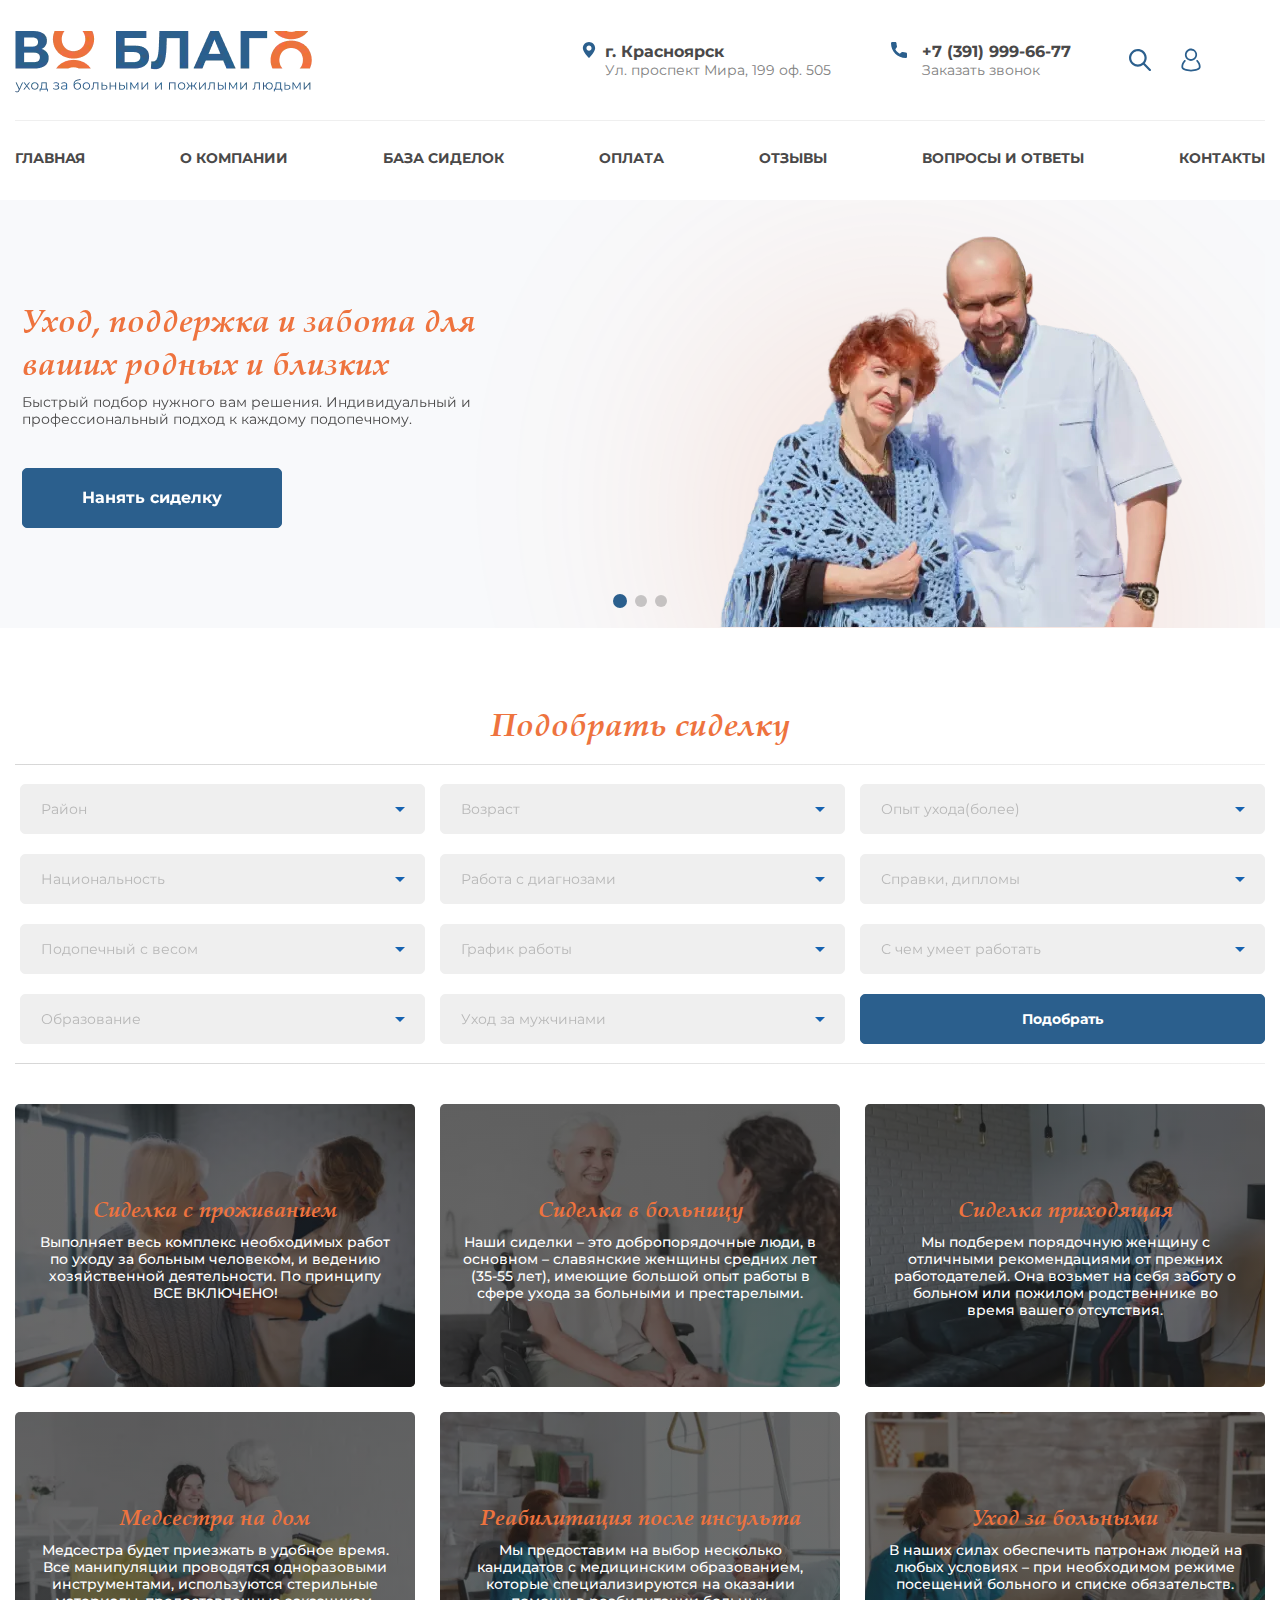
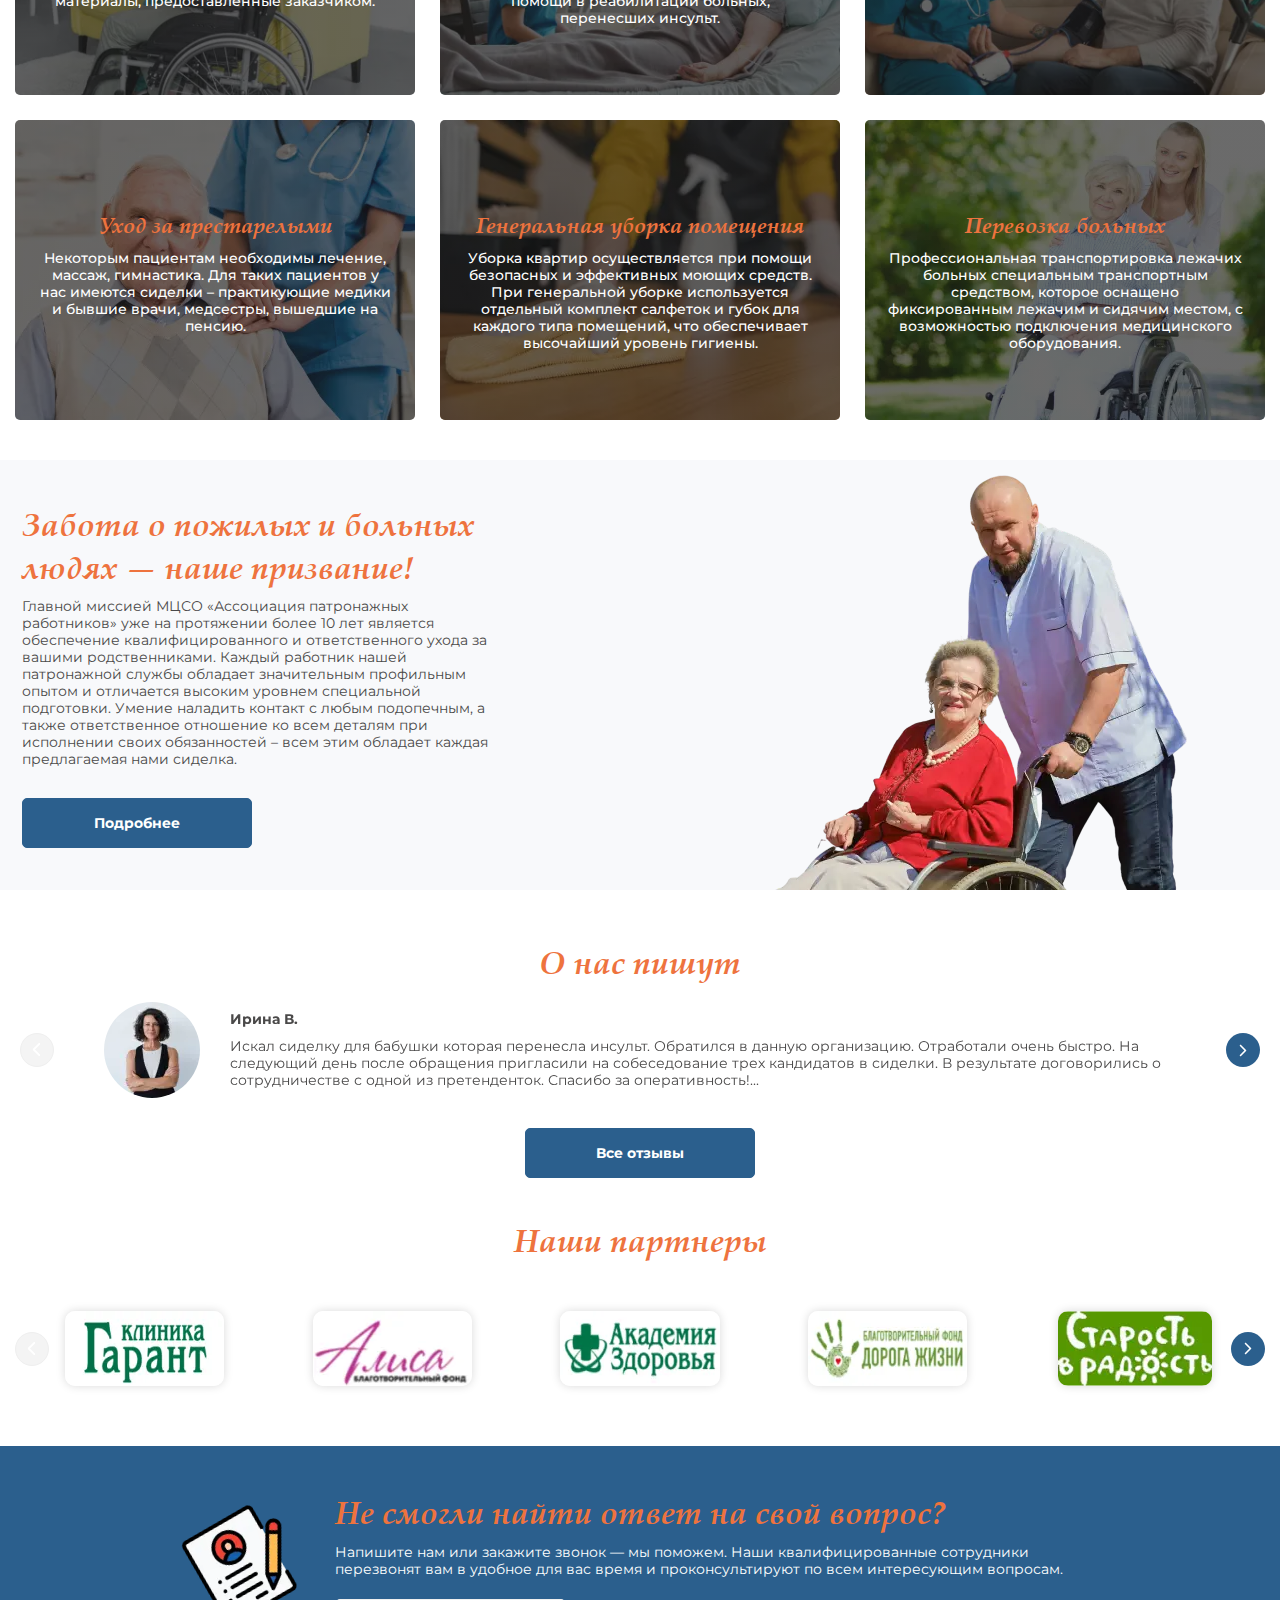
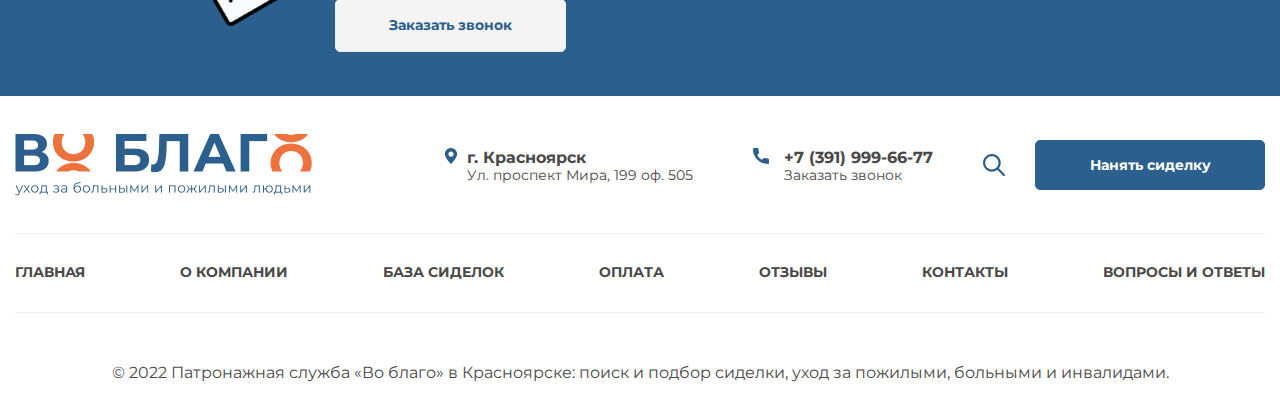
==== index.html @ 035e8499 "Add files via upload" ====
<!DOCTYPE html>
<html lang="ru">

<head>
	<title>Главная</title>
	<meta charset="UTF-8">
	<meta name="format-detection" content="telephone=no">
	<!-- <style>body{opacity: 0;}</style> -->
	<link rel="stylesheet" href="css/style.min.css?_v=20220529093516">
	<link rel="shortcut icon" href="favicon.ico">
	<!-- <meta name="robots" content="noindex, nofollow"> -->
	<meta name="viewport" content="width=device-width, initial-scale=1.0">
</head>

<body>
	<div class="wrapper">
		<header class="header">
			<div class="header__container">
				<div class="header__body">
					<button type="button" class="menu__icon icon-menu"><span></span>
						<div class="close">Закрыть</div>
					</button>
					<a href="#" class="header__logo">
						<picture><source srcset="img/header/logo.webp" type="image/webp"><img src="img/header/logo.png" alt="Логотип сайта"></picture>
					</a>
					<div class="header__feedback">
						<div class="header__adress">
							<img src="img/header/location.svg" alt="Адресс нашей компании">
							<p><span>г. Красноярск</span>Ул. проспект Мира, 199 оф. 505</p>
						</div>
						<div class="header__phone">
							<img src="img/header/phone.svg" alt="Телефон нашей компании">
							<p><a href="tel:+73919996677">+7 (391) 999-66-77</a>Заказать звонок</p>
						</div>
					</div>
					<div class="header__box">
						<div class="header__search">
							<a href="#" class="js-open-modal" data-modal="1">
								<img src="img/header/search.svg" alt="Поиск наших услуг">
							</a>
						</div>
						<div class="header__user">
							<a href="#">
								<img src="img/header/user.svg" alt="Войдите в аккаунт">
							</a>
						</div>
					</div>
					<div class="header__button">
						<a href="#" class="button-dark-winter">Нанять сиделку</a>
					</div>
					<div class="header__menu menu">
						<nav class="menu__body">
							<ul class="menu__list">
								<li class="menu__item"><a href="personal.html" class="menu__link">Главная</a></li>
								<li class="menu__item"><a href="#" class="menu__link">О компании</a></li>
								<li class="menu__item"><a href="base.html" class="menu__link">База сиделок</a></li>
								<li class="menu__item"><a href="#" class="menu__link">Оплата</a></li>
								<li class="menu__item"><a href="#" class="menu__link">Отзывы</a></li>
								<li class="menu__item"><a href="#" class="menu__link">Вопросы и ответы</a></li>
								<li class="menu__item"><a href="#" class="menu__link">Контакты</a></li>
							</ul>
						</nav>
					</div>
				</div>
			</div>
		</header>
		<main class="page">
			<section class="top">
				<div class="top__container">
					<div class="top__body">
						<!-- Оболочка слайдера -->
						<div class="top__slider">
							<div class="top__slider swiper">
								<!-- Двигающееся часть слайдера -->
								<div class="top__wrapper swiper-wrapper">
									<!-- Слайд -->
									<div class="top__slide swiper-slide">
										<div class="top__box">
											<div class="top__content">
												<div class="top__title title">
													<h3>Уход, поддержка и забота для ваших родных и близких</h3>
												</div>
												<div class="top__text">
													<p>Быстрый подбор нужного вам решения. Индивидуальный и
														профессиональный
														подход к каждому подопечному.</p>
												</div>
												<div class="top__button">
													<a href="#" class="button-dark-winter">Нанять сиделку</a>
												</div>
											</div>
											<div class="top__image">
												<picture><source srcset="img/top/1.webp" type="image/webp"><img src="img/top/1.png" alt="Уход, поддержка и забота"></picture>
											</div>
										</div>
									</div>
									<div class="top__slide swiper-slide">
										<div class="top__box">
											<div class="top__content">
												<div class="top__title title">
													<h3>Уход, поддержка и забота для ваших родных и близких</h3>
												</div>
												<div class="top__text">
													<p>Быстрый подбор нужного вам решения. Индивидуальный и
														профессиональный
														подход к каждому подопечному.</p>
												</div>
												<div class="top__button">
													<a href="#" class="button-dark-winter">Нанять сиделку</a>
												</div>
											</div>
											<div class="top__image">
												<picture><source srcset="img/top/1.webp" type="image/webp"><img src="img/top/1.png" alt="Уход, поддержка и забота"></picture>
											</div>
										</div>
									</div>
									<div class="top__slide swiper-slide">
										<div class="top__box">
											<div class="top__content">
												<div class="top__title title">
													<h3>Уход, поддержка и забота для ваших родных и близких</h3>
												</div>
												<div class="top__text">
													<p>Быстрый подбор нужного вам решения. Индивидуальный и
														профессиональный
														подход к каждому подопечному.</p>
												</div>
												<div class="top__button">
													<a href="#" class="button-dark-winter">Нанять сиделку</a>
												</div>
											</div>
											<div class="top__image">
												<picture><source srcset="img/top/1.webp" type="image/webp"><img src="img/top/1.png" alt="Уход, поддержка и забота"></picture>
											</div>
										</div>
									</div>
								</div>
							</div>
							<div class="swiper-pagination"></div>
						</div>
					</div>
				</div>
			</section>
			<section class="selection">
				<div class="selection__container">
					<div class="selection__body">
						<div class="selection__title">
							<h1>Подобрать сиделку</h1>
						</div>
						<div class="selection__selects">
							<div class="selection__row">
								<div class="selection__column">
									<select class="js-choice">
										<option value="">Район</option>
										<option>Район</option>
										<option>Район</option>
										<option>Район</option>
									</select>
								</div>
								<div class="selection__column">
									<select class="js-choice">
										<option value="">Национальность</option>
										<option>Национальность</option>
										<option>Национальность</option>
										<option>Национальность</option>
									</select>
								</div>
							</div>
							<div class="selection__row">
								<div class="selection__column">
									<select class="js-choice">
										<option value="">Возраст</option>
										<option>Возраст</option>
										<option>Возраст</option>
										<option>Возраст</option>
									</select>
								</div>
								<div class="selection__column">
									<select class="js-choice">
										<option value="">Работа с диагнозами</option>
										<option>Работа с диагнозами</option>
										<option>Работа с диагнозами</option>
										<option>Работа с диагнозами</option>
									</select>
								</div>
							</div>
							<div class="selection__row">
								<div class="selection__column">
									<select class="js-choice">
										<option value="">Опыт ухода(более)</option>
										<option>Опыт ухода(более)</option>
										<option>Опыт ухода(более)</option>
										<option>Опыт ухода(более)</option>
									</select>
								</div>
								<div class="selection__column">
									<select class="js-choice">
										<option value="">Справки, дипломы</option>
										<option>Справки, дипломы</option>
										<option>Справки, дипломы</option>
										<option>Справки, дипломы</option>
									</select>
								</div>
							</div>
							<div class="selection__row">
								<div class="selection__column">
									<select class="js-choice">
										<option value="">Подопечный с весом</option>
										<option>Подопечный с весом</option>
										<option>Подопечный с весом</option>
										<option>Подопечный с весом</option>
									</select>
								</div>
								<div class="selection__column">
									<select class="js-choice">
										<option value="">Образование</option>
										<option>Образование</option>
										<option>Образование</option>
										<option>Образование</option>
									</select>
								</div>
							</div>
							<div class="selection__row">
								<div class="selection__column">
									<select class="js-choice">
										<option value="">График работы</option>
										<option>График работы</option>
										<option>График работы</option>
										<option>График работы</option>
									</select>
								</div>
								<div class="selection__column">
									<select class="js-choice">
										<option value="">Уход за мужчинами</option>
										<option>Уход за мужчинами</option>
										<option>Уход за мужчинами</option>
										<option>Уход за мужчинами</option>
									</select>
								</div>
							</div>
							<div class="selection__row">
								<div class="selection__column">
									<select class="js-choice">
										<option value="">С чем умеет работать</option>
										<option>С чем умеет работать</option>
										<option>С чем умеет работать</option>
										<option>С чем умеет работать</option>
									</select>
								</div>
								<div class="selection__button">
									<a href="#" class="button-dark-winter">Подобрать</a>
								</div>
							</div>
						</div>
						<div class="selection__cards">
							<div class="selection__item">
								<div class="selection__content">
									<div class="selection__subtitle">
										<h3>Сиделка с проживанием</h3>
									</div>
									<div class="selection__text">
										<p>Выполняет весь комплекс необходимых работ по уходу за больным человеком, и
											ведению хозяйственной деятельности. По принципу ВСЕ ВКЛЮЧЕНО!</p>
									</div>
									<div class="selection__link">
										<a href="#">Подобрать</a>
									</div>
								</div>
								<div class="selection__image-ibg">
									<picture><source srcset="img/selection/1.webp" type="image/webp"><img src="img/selection/1.jpg" alt="Сиделка с проживанием"></picture>
								</div>
							</div>
							<div class="selection__item">
								<div class="selection__content">
									<div class="selection__subtitle">
										<h3>Сиделка в больницу</h3>
									</div>
									<div class="selection__text">
										<p>Наши сиделки – это добропорядочные люди, в основном – славянские женщины
											средних лет (35-55 лет), имеющие большой опыт работы в сфере ухода за
											больными и престарелыми.</p>
									</div>
									<div class="selection__link">
										<a href="#">Подобрать</a>
									</div>
								</div>
								<div class="selection__image-ibg">
									<picture><source srcset="img/selection/2.webp" type="image/webp"><img src="img/selection/2.jpg" alt="Сиделка в больницу"></picture>
								</div>
							</div>
							<div class="selection__item">
								<div class="selection__content">
									<div class="selection__subtitle">
										<h3>Сиделка приходящая</h3>
									</div>
									<div class="selection__text">
										<p>Мы подберем порядочную женщину с отличными рекомендациями от прежних
											работодателей. Она возьмет на себя заботу о больном или пожилом родственнике
											во время вашего отсутствия.</p>
									</div>
									<div class="selection__link">
										<a href="#">Подобрать</a>
									</div>
								</div>
								<div class="selection__image-ibg">
									<picture><source srcset="img/selection/3.webp" type="image/webp"><img src="img/selection/3.jpg" alt="Сиделка приходящая"></picture>
								</div>
							</div>
							<div class="selection__item">
								<div class="selection__content">
									<div class="selection__subtitle">
										<h3>Медсестра на дом</h3>
									</div>
									<div class="selection__text">
										<p>Медсестра будет приезжать в удобное время. Все манипуляции проводятся
											одноразовыми инструментами, используются стерильные материалы,
											предоставленные заказчиком.</p>
									</div>
									<div class="selection__link">
										<a href="#">Подобрать</a>
									</div>
								</div>
								<div class="selection__image-ibg">
									<picture><source srcset="img/selection/4.webp" type="image/webp"><img src="img/selection/4.jpg" alt="Медсестра на дом"></picture>
								</div>
							</div>
							<div class="selection__item">
								<div class="selection__content">
									<div class="selection__subtitle">
										<h3>Реабилитация после инсульта</h3>
									</div>
									<div class="selection__text">
										<p>Мы предоставим на выбор несколько кандидатов с медицинским образованием,
											которые специализируются на оказании помощи в реабилитации больных,
											перенесших инсульт.</p>
									</div>
									<div class="selection__link">
										<a href="#">Подобрать</a>
									</div>
								</div>
								<div class="selection__image-ibg">
									<picture><source srcset="img/selection/5.webp" type="image/webp"><img src="img/selection/5.jpg" alt="Реабилитация после инсульта"></picture>
								</div>
							</div>
							<div class="selection__item">
								<div class="selection__content">
									<div class="selection__subtitle">
										<h3>Уход за больными</h3>
									</div>
									<div class="selection__text">
										<p>В наших силах обеспечить патронаж людей на любых условиях – при необходимом
											режиме посещений больного и списке обязательств.</p>
									</div>
									<div class="selection__link">
										<a href="#">Подобрать</a>
									</div>
								</div>
								<div class="selection__image-ibg">
									<picture><source srcset="img/selection/6.webp" type="image/webp"><img src="img/selection/6.jpg" alt="Уход за больными"></picture>
								</div>
							</div>
							<div class="selection__item">
								<div class="selection__content">
									<div class="selection__subtitle">
										<h3>Уход за престарелыми</h3>
									</div>
									<div class="selection__text">
										<p>Некоторым пациентам необходимы лечение, массаж, гимнастика. Для таких
											пациентов у нас имеются сиделки – практикующие медики и бывшие врачи,
											медсестры, вышедшие на пенсию.</p>
									</div>
									<div class="selection__link">
										<a href="#">Подобрать</a>
									</div>
								</div>
								<div class="selection__image-ibg">
									<picture><source srcset="img/selection/7.webp" type="image/webp"><img src="img/selection/7.jpg" alt="Уход за престарелыми"></picture>
								</div>
							</div>
							<div class="selection__item">
								<div class="selection__content">
									<div class="selection__subtitle">
										<h3>Генеральная уборка помещения</h3>
									</div>
									<div class="selection__text">
										<p>Уборка квартир осуществляется при помощи безопасных и эффективных моющих
											средств. При генеральной уборке используется отдельный комплект салфеток и
											губок для каждого типа помещений, что обеспечивает высочайший уровень
											гигиены.</p>
									</div>
									<div class="selection__link">
										<a href="#">Подобрать</a>
									</div>
								</div>
								<div class="selection__image-ibg">
									<picture><source srcset="img/selection/8.webp" type="image/webp"><img src="img/selection/8.jpg" alt="Генеральная уборка помещения"></picture>
								</div>
							</div>
							<div class="selection__item">
								<div class="selection__content">
									<div class="selection__subtitle">
										<h3>Перевозка больных</h3>
									</div>
									<div class="selection__text">
										<p>Профессиональная транспортировка лежачих больных специальным транспортным
											средством, которое оснащено фиксированным лежачим и сидячим местом, с
											возможностью подключения медицинского оборудования.</p>
									</div>
									<div class="selection__link">
										<a href="#">Подобрать</a>
									</div>
								</div>
								<div class="selection__image-ibg">
									<picture><source srcset="img/selection/9.webp" type="image/webp"><img src="img/selection/9.jpg" alt="Сиделка с проживанием"></picture>
								</div>
							</div>
						</div>
					</div>
				</div>
			</section>
			<section class="mission">
				<div class="mission__container">
					<div class="mission__body">
						<div class="mission__content">
							<div class="mission__title">
								<h2>Забота о пожилых и больных людях — наше призвание!</h2>
							</div>
							<div class="mission__text">
								<p>Главной миссией МЦСО «Ассоциация патронажных работников» уже на протяжении более 10
									лет является обеспечение квалифицированного и ответственного ухода за вашими
									родственниками. Каждый работник нашей патронажной службы обладает значительным
									профильным опытом и отличается высоким уровнем специальной подготовки. Умение
									наладить контакт с любым подопечным, а также ответственное отношение ко всем деталям
									при исполнении своих обязанностей – всем этим обладает каждая предлагаемая нами
									сиделка.</p>
							</div>
							<div class="mission__button button-dark-winter">
								<a href="#">Подробнее</a>
							</div>
						</div>
						<div class="mission__image">
							<picture><source srcset="img/mission/1.webp" type="image/webp"><img src="img/mission/1.png" alt="Главная миссия"></picture>
						</div>
					</div>
				</div>
			</section>
			<section class="reviews">
				<div class="reviews__container">
					<div class="reviews__body">
						<div class="reviews__title title">
							<h2>О нас пишут</h2>
						</div>
						<div class="reviews__slider">
							<!-- Оболочка слайдера -->
							<div class="swiper2">
								<!-- Двигающееся часть слайдера -->
								<div class="reviews__wrapper swiper-wrapper">
									<!-- Слайд -->
									<div class="reviews__slide swiper-slide">

										<div class="reviews__box">
											<div class="reviews__image">
												<picture><source srcset="img/reviews/1.webp" type="image/webp"><img src="img/reviews/1.jpg" alt="Изображение отзыва"></picture>
											</div>
											<div class="reviews__content">
												<div class="reviews__name">
													<span>Ирина В.</span>
												</div>
												<div class="reviews__text">
													<p>Искал сиделку для бабушки которая перенесла инсульт. Обратился в
														данную организацию. Отработали очень быстро. На следующий день
														после
														обращения пригласили на собеседование трех кандидатов в сиделки.
														В
														результате договорились о сотрудничестве с одной из
														претенденток.
														Спасибо за оперативность!...</p>
												</div>
											</div>
										</div>

									</div>
									<div class="reviews__slide swiper-slide">

										<div class="reviews__box">
											<div class="reviews__image">
												<picture><source srcset="img/reviews/1.webp" type="image/webp"><img src="img/reviews/1.jpg" alt="Изображение отзыва"></picture>
											</div>
											<div class="reviews__content">
												<div class="reviews__name">
													<span>Ирина В.</span>
												</div>
												<div class="reviews__text">
													<p>Искал сиделку для бабушки которая перенесла инсульт. Обратился в
														данную организацию. Отработали очень быстро. На следующий день
														после
														обращения пригласили на собеседование трех кандидатов в сиделки.
														В
														результате договорились о сотрудничестве с одной из
														претенденток.
														Спасибо за оперативность!...</p>
												</div>
											</div>
										</div>
									</div>
								</div>
							</div>
							<button type="button" class="swiper-button-prev2"></button>
							<button type="button" class="swiper-button-next2"></button>
						</div>
						<div class="reviews__button">
							<a href="#" class="button-dark-winter">Все отзывы</a>
						</div>
					</div>
				</div>
			</section>
			<section class="partners">
				<div class="partners__container">
					<div class="partners__body">
						<div class="partners__title title">
							<h2>Наши партнеры</h2>
						</div>
						<div class="partners__slider">
							<!-- Оболочка слайдера -->
							<div class="swiper3">
								<!-- Двигающееся часть слайдера -->
								<div class="partners__wrapper swiper-wrapper">
									<!-- Слайд -->
									<div class="partners__slide swiper-slide">
										<div class="partners__image">
											<picture><source srcset="img/partners/1.webp" type="image/webp"><img src="img/partners/1.png" alt="Клиника Гарант"></picture>
										</div>
										<div class="partners__box">
											<div class="partners__inner">
												<div class="partners__item-ibgg">
													<picture><source srcset="img/partners/1.webp" type="image/webp"><img src="img/partners/1.png" alt="Клиника Гарант"></picture>
												</div>
											</div>
											<div class="partners__inner">
												<div class="partners__item-ibgg">
													<picture><source srcset="img/partners/2.webp" type="image/webp"><img src="img/partners/2.png" alt="Клиника Гарант"></picture>
												</div>
											</div>
											<div class="partners__inner">
												<div class="partners__item-ibgg">
													<picture><source srcset="img/partners/3.webp" type="image/webp"><img src="img/partners/3.png" alt="Клиника Гарант"></picture>
												</div>
											</div>
											<div class="partners__inner">
												<div class="partners__item-ibgg">
													<picture><source srcset="img/partners/4.webp" type="image/webp"><img src="img/partners/4.png" alt="Клиника Гарант"></picture>
												</div>
											</div>
										</div>
									</div>
									<div class="partners__slide swiper-slide">
										<div class="partners__image">
											<picture><source srcset="img/partners/2.webp" type="image/webp"><img src="img/partners/2.png" alt="Алиса благотворительный фонд"></picture>
										</div>
										<div class="partners__box">
											<div class="partners__inner">
												<div class="partners__item-ibgg">
													<picture><source srcset="img/partners/5.webp" type="image/webp"><img src="img/partners/5.png" alt="Клиника Гарант"></picture>
												</div>
											</div>
											<div class="partners__inner">
												<div class="partners__item-ibgg">
													<picture><source srcset="img/partners/1.webp" type="image/webp"><img src="img/partners/1.png" alt="Клиника Гарант"></picture>
												</div>
											</div>
											<div class="partners__inner">
												<div class="partners__item-ibgg">
													<picture><source srcset="img/partners/2.webp" type="image/webp"><img src="img/partners/2.png" alt="Клиника Гарант"></picture>
												</div>
											</div>
											<div class="partners__inner">
												<div class="partners__item-ibgg">
													<picture><source srcset="img/partners/3.webp" type="image/webp"><img src="img/partners/3.png" alt="Клиника Гарант"></picture>
												</div>
											</div>
										</div>
									</div>
									<div class="partners__slide swiper-slide no-class-partners-box">
										<div class="partners__image">
											<picture><source srcset="img/partners/3.webp" type="image/webp"><img src="img/partners/3.png" alt="Академия здоровья"></picture>
										</div>
									</div>
									<div class="partners__slide swiper-slide no-class-partners-box">
										<div class="partners__image">
											<picture><source srcset="img/partners/4.webp" type="image/webp"><img src="img/partners/4.png" alt="Благотворительный фонд Дорога жизни"></picture>
										</div>
									</div>
									<div class="partners__slide swiper-slide no-class-partners-box">
										<div class="partners__image">
											<picture><source srcset="img/partners/5.webp" type="image/webp"><img src="img/partners/5.png" alt="Старость в радость"></picture>
										</div>
									</div>
									<div class="partners__slide swiper-slide no-class-partners-box">
										<div class="partners__image">
											<picture><source srcset="img/partners/1.webp" type="image/webp"><img src="img/partners/1.png" alt="Клиника Гарант"></picture>
										</div>
									</div>
									<div class="partners__slide swiper-slide no-class-partners-box">
										<div class="partners__image">
											<picture><source srcset="img/partners/2.webp" type="image/webp"><img src="img/partners/2.png" alt="Алиса благотворительный фонд"></picture>
										</div>
									</div>
									<div class="partners__slide swiper-slide no-class-partners-box">
										<div class="partners__image">
											<picture><source srcset="img/partners/3.webp" type="image/webp"><img src="img/partners/3.png" alt="Академия здоровья"></picture>
										</div>
									</div>
									<div class="partners__slide swiper-slide no-class-partners-box">
										<div class="partners__image">
											<picture><source srcset="img/partners/4.webp" type="image/webp"><img src="img/partners/4.png" alt="Благотворительный фонд Дорога жизни"></picture>
										</div>
									</div>
									<div class="partners__slide swiper-slide no-class-partners-box">
										<div class="partners__image">
											<picture><source srcset="img/partners/5.webp" type="image/webp"><img src="img/partners/5.png" alt="Старость в радость"></picture>
										</div>
									</div>
									<div class="partners__slide swiper-slide no-class-partners-box">
										<div class="partners__image">
											<picture><source srcset="img/partners/4.webp" type="image/webp"><img src="img/partners/4.png" alt="Благотворительный фонд Дорога жизни"></picture>
										</div>
									</div>
									<div class="partners__slide swiper-slide no-class-partners-box">
										<div class="partners__image">
											<picture><source srcset="img/partners/5.webp" type="image/webp"><img src="img/partners/5.png" alt="Старость в радость"></picture>
										</div>
									</div>
								</div>
							</div>
							<button type="button" class="swiper-button-prev3"></button>
							<button type="button" class="swiper-button-next3"></button>
						</div>
					</div>
				</div>
			</section>
			<section class="feedback">
				<div class="feedback__container">
					<div class="feedback__body">
						<div class="feedback__image">
							<picture><source srcset="img/feedback/1.webp" type="image/webp"><img src="img/feedback/1.png" alt="Напишите нам"></picture>
						</div>
						<div class="feedback__content">
							<div class="feedback__title title">
								<h2>Не смогли найти ответ на свой вопрос?</h2>
							</div>
							<div class="feedback__text">
								<p>Напишите нам или закажите звонок — мы поможем. Наши квалифицированные сотрудники
									перезвонят вам в удобное для вас время и проконсультируют по всем интересующим
									вопросам.</p>
							</div>
							<div class="feedback__button">
								<a href="#">Заказать звонок</a>
							</div>
						</div>
					</div>
				</div>
			</section>
		</main>
		<footer class="footer">
			<div class="footer__container">
				<div class="footer__body">
					<div class="footer__top">
						<a href="#" class="footer__logo">
							<picture><source srcset="img/header/logo.webp" type="image/webp"><img src="img/header/logo.png" alt="Логотип сайты"></picture>
						</a>
						<div class="footer__feedback">
							<div class="header__adress footer__adress">
								<img src="img/header/location.svg" alt="Адресс нашей компании">
								<p><span>г. Красноярск</span>Ул. проспект Мира, 199 оф. 505</p>
							</div>
							<div class="header__phone">
								<img src="img/header/phone.svg" alt="Телефон нашей компании">
								<p><a href="tel:+73919996677">+7 (391) 999-66-77</a>Заказать звонок</p>
							</div>
						</div>
						<div class="footer__search">
							<a href="#" class="js-open-modal" data-modal="1">
								<img src="img/header/search.svg" alt="Поиск наших услуг">
							</a>
						</div>
						<div class="footer__button">
							<a href="#" class="button-dark-winter">Нанять сиделку</a>
						</div>
					</div>
					<div class="footer__middle">
						<nav class="footer__menu">
							<ul class="footer__list">
								<li class="footer__item"><a href="#" class="footer__link">Главная</a></li>
								<li class="footer__item"><a href="#" class="footer__link">О компании</a></li>
								<li class="footer__item"><a href="base.html" class="footer__link">База сиделок</a></li>
								<li class="footer__item"><a href="#" class="footer__link">Оплата</a></li>
								<li class="footer__item"><a href="#" class="footer__link">Отзывы</a></li>
								<li class="footer__item footer__item_m"><a href="#" class="footer__link">Вопросы и ответы</a>
								</li>
								<li class="footer__item "><a href="#" class="footer__link">Контакты</a></li>
							</ul>
						</nav>
					</div>
					<div class="footer__bottom">
						<p>© 2022 Патронажная служба «Во благо» в Красноярске: поиск и подбор сиделки, уход за пожилыми,
							больными и инвалидами.</p>
					</div>
				</div>
			</div>
		</footer>
	</div>
	<!-- search -->
	<div class="modal modal-search" data-modal="1">
		<div class="search__container">
			<div class="search__body">
				<div class="search__input">
					<input type="text" placeholder="Напишите, что хотите найти..">
				</div>
			</div>
		</div>
	</div>

	<div class="overlay js-overlay-modal"></div>
	<script src="js/app.min.js?_v=20220529093516"></script>
</body>

</html>
---- css/style.min.css ----
@charset "UTF-8";@import url(https://fonts.googleapis.com/css?family=Montserrat:regular,500,700,700italic&display=swap);@import url(https://fonts.googleapis.com/css?family=Nunito+Sans:700&display=swap);@font-face{font-family:"Palatino Linotype";font-display:swap;src:url(../fonts/palatino-linotype.woff2) format("woff2"),url(../fonts/palatino-linotype.woff) format("woff");font-weight:400;font-style:normal}*{padding:0;margin:0;border:0}*,:after,:before{-webkit-box-sizing:border-box;box-sizing:border-box}body,html{height:100%;min-width:320px}body{color:#4a4949;line-height:1;font-family:Montserrat;font-size:.875rem;-ms-text-size-adjust:100%;-moz-text-size-adjust:100%;-webkit-text-size-adjust:100%;-webkit-font-smoothing:antialiased;-moz-osx-font-smoothing:grayscale}button,input,textarea{font-family:Montserrat;font-size:inherit}button{cursor:pointer;color:inherit;background-color:inherit}a{color:inherit}a:link,a:visited{text-decoration:none}a:hover{text-decoration:none}ul li{list-style:none}img{vertical-align:top}h1,h2,h3,h4,h5,h6{font-weight:inherit;font-size:inherit}.lock body{overflow:hidden;-ms-touch-action:none;touch-action:none}.wrapper{min-height:100%;display:-webkit-box;display:-ms-flexbox;display:flex;-webkit-box-orient:vertical;-webkit-box-direction:normal;-ms-flex-direction:column;flex-direction:column;overflow:hidden}.wrapper>main{-webkit-box-flex:1;-ms-flex:1 1 auto;flex:1 1 auto}.wrapper>*{min-width:0}[class*=__container]{max-width:91.25rem;-webkit-box-sizing:content-box;box-sizing:content-box;margin:0 auto;padding:0 .9375rem}.overlay{opacity:0;visibility:hidden;position:fixed;top:0;left:0;width:100%;height:100%;background:rgba(32,32,32,.4);z-index:20;-webkit-transition:.3s all;-o-transition:.3s all;transition:.3s all}.modal-search{opacity:0;visibility:hidden;position:fixed;z-index:200;top:0;left:50%;-webkit-transform:translateX(-50%);-ms-transform:translateX(-50%);transform:translateX(-50%);z-index:30;-webkit-box-shadow:0 4px 10px rgba(0,0,0,.25);box-shadow:0 4px 10px rgba(0,0,0,.25);border-radius:0 0 10px 10px;background-color:#fff;max-width:1460px;width:100%;margin:0 auto}.modal-search.active,.overlay.active{opacity:1;visibility:visible}.search__body{padding-top:40px;padding-bottom:25px;padding-left:33px;padding-right:40px}.search__input{position:relative;padding-bottom:5px}.search__input input{width:100%;outline:0;font-size:24px;line-height:29px;color:#818181;padding-right:50px}.search__input::before{content:"";position:absolute;z-index:10;top:-7px;right:20px;width:22px;height:22px;background-image:url(../img/search.svg);background-repeat:no-repeat}.search__input::after{content:"";position:absolute;bottom:0;left:0;width:100%;height:1px;background:#d7d7d7}.choices{position:relative;overflow:hidden;margin-bottom:24px;font-size:16px}.choices:focus{outline:0}.choices:last-child{margin-bottom:0}.choices.is-open{overflow:visible}.choices.is-disabled .choices__inner,.choices.is-disabled .choices__input{background-color:#eaeaea;cursor:not-allowed;-webkit-user-select:none;-moz-user-select:none;-ms-user-select:none;user-select:none}.choices.is-disabled .choices__item{cursor:not-allowed}.choices [hidden]{display:none!important}.choices[data-type*=select-one]{cursor:pointer}.choices[data-type*=select-one] .choices__inner{padding-bottom:7.5px}.choices[data-type*=select-one] .choices__input{display:block;width:100%;padding:10px;border-bottom:1px solid #ddd;background-color:#fff;margin:0}.choices[data-type*=select-one] .choices__button{background-image:url([data-uri]);padding:0;background-size:8px;position:absolute;top:50%;right:0;margin-top:-10px;margin-right:25px;height:20px;width:20px;border-radius:10em;opacity:.25}.choices[data-type*=select-one] .choices__button:focus,.choices[data-type*=select-one] .choices__button:hover{opacity:1}.choices[data-type*=select-one] .choices__button:focus{-webkit-box-shadow:0 0 0 2px #00bcd4;box-shadow:0 0 0 2px #00bcd4}.choices[data-type*=select-one] .choices__item[data-value=""] .choices__button{display:none}.choices[data-type*=select-one]::after{content:"";height:0;width:0;border-style:solid;border-color:#333 transparent transparent transparent;border-width:5px;position:absolute;right:11.5px;top:50%;margin-top:-2.5px;pointer-events:none}.choices[data-type*=select-one].is-open::after{border-color:transparent transparent #333 transparent;margin-top:-7.5px}.choices[data-type*=select-one][dir=rtl]::after{left:11.5px;right:auto}.choices[data-type*=select-one][dir=rtl] .choices__button{right:auto;left:0;margin-left:25px;margin-right:0}.choices[data-type*=select-multiple] .choices__inner,.choices[data-type*=text] .choices__inner{cursor:text}.choices[data-type*=select-multiple] .choices__button,.choices[data-type*=text] .choices__button{position:relative;display:inline-block;margin-top:0;margin-right:-4px;margin-bottom:0;margin-left:8px;padding-left:16px;border-left:1px solid #008fa1;background-image:url([data-uri]);background-size:8px;width:8px;line-height:1;opacity:.75;border-radius:0}.choices[data-type*=select-multiple] .choices__button:focus,.choices[data-type*=select-multiple] .choices__button:hover,.choices[data-type*=text] .choices__button:focus,.choices[data-type*=text] .choices__button:hover{opacity:1}.choices__inner{display:inline-block;vertical-align:top;width:100%;background-color:#f9f9f9;padding:7.5px 7.5px 3.75px;border:1px solid #ddd;border-radius:2.5px;font-size:14px;min-height:44px;overflow:hidden}.is-focused .choices__inner,.is-open .choices__inner{border-color:#b7b7b7}.is-open .choices__inner{border-radius:2.5px 2.5px 0 0}.is-flipped.is-open .choices__inner{border-radius:0 0 2.5px 2.5px}.choices__list{margin:0;padding-left:0;list-style:none}.choices__list--single{display:inline-block;padding:4px 16px 4px 4px;width:100%}[dir=rtl] .choices__list--single{padding-right:4px;padding-left:16px}.choices__list--single .choices__item{width:100%}.choices__list--multiple{display:inline}.choices__list--multiple .choices__item{display:inline-block;vertical-align:middle;border-radius:20px;padding:4px 10px;font-size:12px;font-weight:500;margin-right:3.75px;margin-bottom:3.75px;background-color:#00bcd4;border:1px solid #00a5bb;color:#fff;word-break:break-all;-webkit-box-sizing:border-box;box-sizing:border-box}.choices__list--multiple .choices__item[data-deletable]{padding-right:5px}[dir=rtl] .choices__list--multiple .choices__item{margin-right:0;margin-left:3.75px}.choices__list--multiple .choices__item.is-highlighted{background-color:#00a5bb;border:1px solid #008fa1}.is-disabled .choices__list--multiple .choices__item{background-color:#aaa;border:1px solid #919191}.choices__list--dropdown,.choices__list[aria-expanded]{visibility:hidden;z-index:1;position:absolute;width:100%;background-color:#fff;border:1px solid #ddd;top:100%;margin-top:-1px;border-bottom-left-radius:2.5px;border-bottom-right-radius:2.5px;overflow:hidden;word-break:break-all;will-change:visibility}.is-active.choices__list--dropdown,.is-active.choices__list[aria-expanded]{visibility:visible}.is-open .choices__list--dropdown,.is-open .choices__list[aria-expanded]{border-color:#b7b7b7}.is-flipped .choices__list--dropdown,.is-flipped .choices__list[aria-expanded]{top:auto;bottom:100%;margin-top:0;margin-bottom:-1px;border-radius:.25rem .25rem 0 0}.choices__list--dropdown .choices__list,.choices__list[aria-expanded] .choices__list{position:relative;max-height:300px;overflow:auto;-webkit-overflow-scrolling:touch;will-change:scroll-position}.choices__list--dropdown .choices__item,.choices__list[aria-expanded] .choices__item{position:relative;padding:10px;font-size:14px}[dir=rtl] .choices__list--dropdown .choices__item,[dir=rtl] .choices__list[aria-expanded] .choices__item{text-align:right}.choices__list--dropdown .choices__item--selectable.is-highlighted,.choices__list[aria-expanded] .choices__item--selectable.is-highlighted{background-color:#f2f2f2}.choices__list--dropdown .choices__item--selectable.is-highlighted::after,.choices__list[aria-expanded] .choices__item--selectable.is-highlighted::after{opacity:.5}.choices__item{cursor:default}.choices__item--selectable{cursor:pointer}.choices__item--disabled{cursor:not-allowed;-webkit-user-select:none;-moz-user-select:none;-ms-user-select:none;user-select:none;opacity:.5}.choices__heading{font-weight:600;font-size:12px;padding:10px;border-bottom:1px solid #f7f7f7;color:gray}.choices__button{text-indent:-9999px;-webkit-appearance:none;-moz-appearance:none;appearance:none;border:0;background-color:transparent;background-repeat:no-repeat;background-position:center;cursor:pointer}.choices__button:focus{outline:0}.choices__input{display:inline-block;vertical-align:baseline;background-color:#f9f9f9;font-size:14px;margin-bottom:5px;border:0;border-radius:0;max-width:100%;padding:4px 0 4px 2px}.choices__input:focus{outline:0}[dir=rtl] .choices__input{padding-right:2px;padding-left:0}.choices__placeholder{opacity:.5}[class*=-ibg]{position:relative}[class*=-ibg] img{position:absolute;width:100%;height:100%;top:0;left:0;-o-object-fit:cover;object-fit:cover;-o-object-position:top;object-position:top}[class*=-ibgg]{position:relative}[class*=-ibgg] img{border-radius:10px;position:absolute;width:100%;height:100%;top:0;left:0;-o-object-fit:contain;object-fit:contain;-o-object-position:center;object-position:center}[class*=-ibg_contain] img{-o-object-fit:contain;object-fit:contain}.button-dark-winter{display:-webkit-inline-box;display:-ms-inline-flexbox;display:inline-flex;width:100%;-webkit-box-align:center;-ms-flex-align:center;align-items:center;-webkit-box-pack:center;-ms-flex-pack:center;justify-content:center;background:#2b5f8d;border-radius:5px;padding:15px 53px;border:1px solid #2b5f8d;font-weight:700;font-size:14px;line-height:18px;color:#fff;-webkit-transition:all .3s ease 0s;-o-transition:all .3s ease 0s;transition:all .3s ease 0s}.button-dark-winter:hover{background-color:#fff;color:#2b5f8d}.title{font-family:"Palatino Linotype";font-style:italic;font-weight:700;font-size:32px;line-height:43px;color:#ee733e}.header__body{display:-webkit-box;display:-ms-flexbox;display:flex;-ms-flex-wrap:wrap;flex-wrap:wrap;-webkit-box-align:center;-ms-flex-align:center;align-items:center}.header__logo{padding-top:31px;padding-bottom:27px}.header__logo img{max-width:100%}.header__feedback{display:-webkit-box;display:-ms-flexbox;display:flex}.header__feedback img{max-width:100%}.header__feedback p{font-weight:400;font-size:14px;line-height:17px;color:#818181}.header__adress{display:-webkit-box;display:-ms-flexbox;display:flex;-webkit-box-align:start;-ms-flex-align:start;align-items:flex-start}.header__adress img{margin-right:9px}.header__adress span{font-weight:700;font-size:16px;line-height:20px;display:block;color:#4a4949}.header__phone{display:-webkit-box;display:-ms-flexbox;display:flex;-webkit-box-align:start;-ms-flex-align:start;align-items:flex-start}.header__phone img{margin-right:15px}.header__phone a{font-weight:700;font-size:16px;line-height:20px;display:block;-webkit-transition:all .3s ease 0s;-o-transition:all .3s ease 0s;transition:all .3s ease 0s;color:#4a4949}.header__phone a:hover{text-decoration:underline}.header__box{display:-webkit-box;display:-ms-flexbox;display:flex}.header__box img{max-width:100%}.header__search{padding-top:3px;margin-right:26px}.header__menu{-webkit-box-flex:1;-ms-flex:1 1 100%;flex:1 1 100%;position:relative}.header__menu::before{content:"";position:absolute;top:0;left:0;background-image:-webkit-gradient(linear,right top,left top,from(#efefef),color-stop(100%,#efefef),color-stop(100%,#efefef),color-stop(0,#efefef));background-image:-o-linear-gradient(right,#efefef 0,#efefef 100%,#efefef 100%,#efefef 0);background-image:linear-gradient(to left,#efefef 0,#efefef 100%,#efefef 100%,#efefef 0);position:absolute;height:1px;width:100%}.menu__link{font-weight:700;line-height:17px;text-transform:uppercase;-webkit-transition:all .3s ease 0s;-o-transition:all .3s ease 0s;transition:all .3s ease 0s}.menu__link:hover{text-decoration:underline}.close{opacity:0;visibility:hidden;font-family:"Palatino Linotype";font-style:italic;font-weight:700;font-size:25px;line-height:34px;color:#ee733e;display:inline-block;margin-left:53px;-webkit-transition:all .3s ease 0s;-o-transition:all .3s ease 0s;transition:all .3s ease 0s}.close.menu-open{opacity:1;visibility:visible}.icon-menu{display:none}.footer__top{padding-top:38px;padding-bottom:37px;display:-webkit-box;display:-ms-flexbox;display:flex;-webkit-box-align:center;-ms-flex-align:center;align-items:center}.footer__logo img{max-width:100%}.footer__feedback{margin-left:auto;margin-right:144px;display:-webkit-box;display:-ms-flexbox;display:flex}.footer__adress{margin-right:13px}.footer__search{margin-right:30px}.footer__search img{max-width:100%}.footer__button{max-width:230px;width:100%}.footer__middle{padding-top:31px;padding-bottom:32px;margin-bottom:30px;position:relative}.footer__middle::before{content:"";position:absolute;top:0;left:0;background-image:-webkit-gradient(linear,right top,left top,from(#efefef),color-stop(100%,#efefef),color-stop(100%,#efefef),color-stop(0,#efefef));background-image:-o-linear-gradient(right,#efefef 0,#efefef 100%,#efefef 100%,#efefef 0);background-image:linear-gradient(to left,#efefef 0,#efefef 100%,#efefef 100%,#efefef 0);position:absolute;height:1px;width:100%}.footer__middle::after{content:"";position:absolute;bottom:0;left:0;background-image:-webkit-gradient(linear,right top,left top,from(#efefef),color-stop(100%,#efefef),color-stop(100%,#efefef),color-stop(0,#efefef));background-image:-o-linear-gradient(right,#efefef 0,#efefef 100%,#efefef 100%,#efefef 0);background-image:linear-gradient(to left,#efefef 0,#efefef 100%,#efefef 100%,#efefef 0);position:absolute;height:1px;width:100%}.footer__list{display:-webkit-box;display:-ms-flexbox;display:flex;-webkit-box-pack:justify;-ms-flex-pack:justify;justify-content:space-between}.footer__item_m{-webkit-box-ordinal-group:2;-ms-flex-order:1;order:1}.footer__link{font-weight:700;line-height:17px;text-transform:uppercase;color:#4a4949;-webkit-transition:all .3s ease 0s;-o-transition:all .3s ease 0s;transition:all .3s ease 0s;white-space:nowrap}.footer__link:hover{text-decoration:underline}.footer__bottom{font-weight:400;font-size:16px;line-height:20px;color:#4a4949;text-align:center;padding-top:20px;padding-bottom:20px}.top{background:#f8f9fb}.top__slider{position:relative}.top__box{display:-webkit-box;display:-ms-flexbox;display:flex;-webkit-box-align:center;-ms-flex-align:center;align-items:center;-webkit-column-gap:159px;-moz-column-gap:159px;column-gap:159px}.top__content{padding-top:98px;margin-bottom:100px;max-width:483px;margin-left:7px}.top__title{margin-bottom:10px}.top__text{font-weight:400;line-height:17px;margin-bottom:40px}.top__button{max-width:260px;white-space:nowrap}.top__button a{font-size:16px;line-height:18px;padding:20px 60px}.top__image{position:relative;margin-left:auto;margin-right:170px}.top__image img{max-width:100%}.top__image::after{content:"";position:absolute;z-index:-1;top:-50px;right:-80px;width:634px;height:832.18px;background:-o-radial-gradient(50% 50%,50% 50%,#ee723d 0,rgba(238,114,61,0) 100%);background:radial-gradient(50% 50% at 50% 50%,#ee723d 0,rgba(238,114,61,0) 100%);opacity:.25;-webkit-filter:blur(110px);filter:blur(110px);-webkit-transform:rotate(-33.37deg);-ms-transform:rotate(-33.37deg);transform:rotate(-33.37deg)}.swiper-pagination{display:-webkit-box;display:-ms-flexbox;display:flex;-webkit-box-align:center;-ms-flex-align:center;align-items:center;-webkit-box-pack:center;-ms-flex-pack:center;justify-content:center}.swiper-pagination-bullet{width:12px!important;height:12px!important}.swiper-pagination-bullet-active{background:#2b5f8d!important;width:14px!important;height:14px!important}.swiper-horizontal>.swiper-pagination-bullets,.swiper-pagination-bullets.swiper-pagination-horizontal,.swiper-pagination-custom,.swiper-pagination-fraction{bottom:20px!important}.selection__body{padding-top:74px;padding-bottom:40px}.selection__title{font-family:"Palatino Linotype";font-weight:700;font-size:32px;line-height:43px;color:#ee733e;text-align:center;margin-bottom:19px}.selection__selects{position:relative;padding-top:20px;padding-bottom:20px;padding-left:5px;position:relative;display:-webkit-box;display:-ms-flexbox;display:flex;-webkit-column-gap:15px;-moz-column-gap:15px;column-gap:15px;margin-bottom:40px}.selection__selects::after{content:"";position:absolute;top:0;left:0;background-image:-webkit-gradient(linear,right top,left top,from(#efefef),color-stop(100%,#d7d7d7),color-stop(100%,#d7d7d7),color-stop(0,#efefef));background-image:-o-linear-gradient(right,#efefef 0,#d7d7d7 100%,#d7d7d7 100%,#efefef 0);background-image:linear-gradient(to left,#efefef 0,#d7d7d7 100%,#d7d7d7 100%,#efefef 0);height:1px;width:100%}.selection__selects::before{content:"";position:absolute;bottom:0;left:0;background-image:-webkit-gradient(linear,right top,left top,from(#efefef),color-stop(100%,#d7d7d7),color-stop(100%,#d7d7d7),color-stop(0,#efefef));background-image:-o-linear-gradient(right,#efefef 0,#d7d7d7 100%,#d7d7d7 100%,#efefef 0);background-image:linear-gradient(to left,#efefef 0,#d7d7d7 100%,#d7d7d7 100%,#efefef 0);height:1px;width:100%}.selection__row{display:-webkit-box;display:-ms-flexbox;display:flex;-webkit-box-orient:vertical;-webkit-box-direction:normal;-ms-flex-direction:column;flex-direction:column;row-gap:20px;-webkit-box-flex:0;-ms-flex:0 0 230px;flex:0 0 230px}.selection__button a{max-width:230px;width:100%}.selection__cards{position:relative;display:-webkit-box;display:-ms-flexbox;display:flex;-ms-flex-wrap:wrap;flex-wrap:wrap;-webkit-column-gap:58px;-moz-column-gap:58px;column-gap:58px;row-gap:55px}.selection__item{-webkit-box-flex:1;-ms-flex:1 1 30%;flex:1 1 30%;position:relative;background:-webkit-gradient(linear,left bottom,left top,from(rgba(27,27,27,.65)),to(rgba(27,27,27,.65)));background:-o-linear-gradient(bottom,rgba(27,27,27,.65),rgba(27,27,27,.65));background:linear-gradient(0deg,rgba(27,27,27,.65),rgba(27,27,27,.65));border-radius:5px;-webkit-transition:all .3s ease 0s;-o-transition:all .3s ease 0s;transition:all .3s ease 0s}.selection__item:hover{-webkit-box-shadow:0 0 20px rgba(0,0,0,.4);box-shadow:0 0 20px rgba(0,0,0,.4)}.selection__item:hover .selection__link{opacity:1;visibility:visible}.selection__content{padding-top:90px;padding-bottom:41px;padding-right:15px;padding-left:15px;text-align:center;max-width:385px;margin:0 auto;max-height:300px;overflow:hidden}.selection__subtitle{font-family:"Palatino Linotype";font-style:italic;font-weight:700;font-size:22px;line-height:30px;color:#ee733e;margin-bottom:10px;max-width:100%;white-space:nowrap}.selection__text{font-weight:500;font-size:14px;line-height:17px;color:#fff;margin-bottom:10px}.selection__link{-webkit-transition:all .3s ease 0s;-o-transition:all .3s ease 0s;transition:all .3s ease 0s;opacity:0;visibility:hidden;font-weight:700;font-size:14px;line-height:17px;color:#ee723d;text-decoration:underline}.selection__image-ibg{position:absolute;top:0;left:0;width:100%;height:100%;z-index:-1}.selection__image-ibg img{border-radius:5px}.choices__inner{font-weight:400;font-size:14px;line-height:7px;color:#818181;padding-top:17px!important;padding-left:16px!important;padding-bottom:16px!important;padding-right:30px!important;background-color:#efefef!important;border:1px solid #efefef;border-radius:5px!important;white-space:nowrap}.choices[data-type*=select-one]::after{border-color:#1562b1 transparent transparent transparent!important;right:20px}.choices[data-type*=select-one].is-open::after{-webkit-transform:rotate(180deg);-ms-transform:rotate(180deg);transform:rotate(180deg)}.choices__list--dropdown .choices__item--selectable::after,.choices__list[aria-expanded] .choices__item--selectable::after{display:none}.choices__list--dropdown .choices__item--selectable,.choices__list[aria-expanded] .choices__item--selectable{padding-right:10px}.choices__list--dropdown .choices__item--selectable,.choices__list[aria-expanded] .choices__item--selectable{padding-right:15px!important}.mission{background:#f8f9fb;overflow:hidden}.mission__body{display:-webkit-box;display:-ms-flexbox;display:flex;-webkit-box-pack:justify;-ms-flex-pack:justify;justify-content:space-between}.mission__content{padding-top:42px;margin-left:7px;margin-right:93px;position:relative;z-index:10}.mission__title{font-family:"Palatino Linotype";font-style:italic;font-weight:700;font-size:32px;line-height:43px;color:#ee733e;max-width:519px;margin-bottom:10px}.mission__text{font-weight:400;line-height:17px;color:#4a4949;max-width:470px;margin-bottom:30px}.mission__button{max-width:230px;width:100%;position:relative;z-index:100}.mission__image{position:relative;margin-right:193px;-webkit-box-flex:0;-ms-flex:0 0 432px;flex:0 0 432px}.mission__image img{max-width:100%}.mission__image::after{content:"";position:absolute;z-index:-1;top:-100px;right:-80px;width:634px;height:832.18px;background:-o-radial-gradient(50% 50%,50% 50%,#ee723d 0,rgba(238,114,61,0) 100%);background:radial-gradient(50% 50% at 50% 50%,#ee723d 0,rgba(238,114,61,0) 100%);opacity:.25;-webkit-filter:blur(110px);filter:blur(110px);-webkit-transform:rotate(-33.37deg);-ms-transform:rotate(-33.37deg);transform:rotate(-33.37deg)}.reviews__body{padding-top:50px}.reviews__title{text-align:center;margin-bottom:19px}.reviews__slider{position:relative;margin-bottom:30px}.reviews__box{max-width:1219px;margin-left:89px;display:-webkit-box;display:-ms-flexbox;display:flex;-webkit-column-gap:30px;-moz-column-gap:30px;column-gap:30px}.reviews__image{height:96px;-webkit-box-flex:0;-ms-flex:0 0 96px;flex:0 0 96px}.reviews__image img{border-radius:50%;overflow:hidden;max-width:100%}.reviews__content{padding-top:9px}.reviews__name{font-weight:700;line-height:17px;color:#4a4949;margin-bottom:10px}.reviews__text{font-weight:400;line-height:17px;color:#4a4949}.reviews__button{margin:0 auto;max-width:230px;width:100%}.swiper2{overflow:hidden}.swiper-button-prev2{background-image:url(../img/reviews/arrow.svg);width:34px!important;height:34px!important;background-repeat:no-repeat;background-position:center;background-size:9px 19px;position:absolute!important;background-color:#2b5f8d!important;border-radius:50%;top:50%;-webkit-transform:translateY(-50%) rotate(180deg);-ms-transform:translateY(-50%) rotate(180deg);transform:translateY(-50%) rotate(180deg);left:5px}.swiper-button-next2{background-image:url(../img/reviews/arrow.svg);width:34px!important;height:34px!important;background-repeat:no-repeat;background-position:center;background-size:8px 13px;position:absolute!important;top:50%;-webkit-transform:translateY(-50%);-ms-transform:translateY(-50%);transform:translateY(-50%);right:5px;background-color:#2b5f8d!important;border-radius:50%}.swiper-button-prev2::after{display:none!important}.swiper-button-next2::after{display:none!important}.partners__body{padding-top:40px;padding-bottom:50px}.partners__title{text-align:center;margin-bottom:40px}.partners__slider{position:relative}.partners__slide{padding:10px;height:75px}.partners__image{display:-webkit-box;display:-ms-flexbox;display:flex;height:75px;width:100%;-webkit-box-pack:center;-ms-flex-pack:center;justify-content:center;-webkit-box-align:center;-ms-flex-align:center;align-items:center;background:#fff}.partners__image img{-webkit-box-shadow:0 0 10px rgba(0,0,0,.15);box-shadow:0 0 10px rgba(0,0,0,.15);border-radius:10px;max-width:100%;min-height:75px}.partners__box{display:none}.partners__inner{-webkit-box-flex:1;-ms-flex:1 1 45%;flex:1 1 45%;position:relative;-webkit-box-shadow:0 0 10px rgba(0,0,0,.15);box-shadow:0 0 10px rgba(0,0,0,.15);width:215px;height:100px;border-radius:10px}.partners__item-ibgg{position:absolute;top:0;left:0;width:100%;height:100%}.swiper3{overflow:hidden;max-width:1287px;margin:0 auto}.swiper-button-prev3{background-image:url(../img/reviews/arrow.svg);width:34px!important;height:34px!important;background-repeat:no-repeat;background-position:center;background-size:9px 19px;position:absolute!important;background-color:#2b5f8d!important;border-radius:50%;left:0}.swiper-button-next3{background-image:url(../img/reviews/arrow.svg);width:34px!important;height:34px!important;background-repeat:no-repeat;background-position:center;background-size:8px 13px;position:absolute!important;right:0;background-color:#2b5f8d!important;border-radius:50%}.swiper-button-prev3::after{display:none!important}.swiper-button-next3::after{display:none!important}.swiper-button-disabled{background-color:#f4f4f4!important;border:1px solid #efefef!important}.feedback{background:#2b5f8d}.feedback__body{padding-top:44px;padding-bottom:44px;max-width:898px;margin:0 auto;display:-webkit-box;display:-ms-flexbox;display:flex;-webkit-column-gap:23.57px;-moz-column-gap:23.57px;column-gap:23.57px}.feedback__image{margin-top:11px;-webkit-box-flex:0;-ms-flex:0 0 120px;flex:0 0 120px;-webkit-transform:rotate(-15deg);-ms-transform:rotate(-15deg);transform:rotate(-15deg)}.feedback__image img{max-width:100%}.feedback__title{margin-bottom:11px}.feedback__text{font-weight:400;line-height:17px;color:#fff;margin-bottom:21px}.feedback__button a{display:-webkit-inline-box;display:-ms-inline-flexbox;display:inline-flex;-webkit-box-pack:center;-ms-flex-pack:center;justify-content:center;-webkit-box-align:center;-ms-flex-align:center;align-items:center;background:#f4f4f4;border:1px solid #efefef;border-radius:5px;font-weight:700;line-height:17px;color:#2b5f8d;padding:17px 53px;-webkit-transition:all .3s ease 0s;-o-transition:all .3s ease 0s;transition:all .3s ease 0s}.feedback__button a:hover{background:#2b5f8d;color:#efefef}.base__body{display:-webkit-box;display:-ms-flexbox;display:flex;-webkit-column-gap:40px;-moz-column-gap:40px;column-gap:40px;padding-bottom:40px}.base__box{display:-webkit-box;display:-ms-flexbox;display:flex;-ms-flex-wrap:wrap;flex-wrap:wrap;margin-top:2px;-webkit-box-align:center;-ms-flex-align:center;align-items:center}.base__title{margin-top:3px}.base__button{display:none}.base__default{position:relative;z-index:20;margin-right:40px}.base__name{font-weight:700;line-height:17px;margin-right:20px}.base__name_m{display:inline-block}.base__show{position:relative;z-index:19}.base__list{-webkit-column-gap:20px;-moz-column-gap:20px;column-gap:20px;padding-top:22px;padding-bottom:19px;white-space:nowrap;position:relative;width:100%;height:80px}.base__box-inner{position:absolute;top:0;left:-10px;right:-10px;width:100.8%;height:100%;z-index:10;overflow:hidden}.base__box-inner::after{content:"";position:absolute;bottom:0;left:0;width:13px;height:10px;background-color:#fff}.base__inner-box{display:-webkit-box;display:-ms-flexbox;display:flex;-webkit-column-gap:20px;-moz-column-gap:20px;column-gap:20px;overflow-x:auto;scrollbar-color:transparent transparent;-webkit-transition:scrollbar-color 1s;-o-transition:scrollbar-color 1s;transition:scrollbar-color 1s;padding-top:22px;padding-bottom:19px;height:80px}.base__inner-box:hover{scrollbar-color:#888383 transparent}.base__inner-box:not(:hover)::-webkit-scrollbar-thumb{background:0 0}.base__inner-box::-webkit-scrollbar{height:2px!important}.base__inner-box::-webkit-scrollbar-thumb{border-radius:1px;-webkit-transition:background 1s;transition:background 1s;background:rgba(55,79,156,.205)}.base__item{display:none;margin-left:10px}.base__item_btn{display:-webkit-box;display:-ms-flexbox;display:flex;max-width:230px;-webkit-box-align:center;-ms-flex-align:center;align-items:center;-webkit-box-pack:center;-ms-flex-pack:center;justify-content:center;padding-right:12px;padding-left:27px;margin-bottom:15px;background:#2c5f8d;border-radius:50px;-webkit-transition:all .3s ease 0s;-o-transition:all .3s ease 0s;transition:all .3s ease 0s}.base__item_btn:hover{-webkit-box-shadow:0 0 8px 5px rgba(77,130,179,.2);box-shadow:0 0 8px 5px rgba(77,130,179,.2)}.base__item_btn button{display:inline-block}.base__item_btn span{font-weight:700;font-size:14px;line-height:17px;color:#fff;margin-right:11px;position:relative}.base__item_btn span::before{content:"";position:absolute;top:0;right:-10px;width:1px;height:100%;background:#4d82b3;border-radius:3px}.base__item_btn img{max-width:100%;width:100%;max-height:100%;height:100%;padding-top:12px;padding-bottom:12px;padding-right:15px;padding-left:10px;position:relative;z-index:15;cursor:pointer}.base__cards{-webkit-box-flex:1;-ms-flex:1 1 100%;flex:1 1 100%}.base__sort .choices__inner{background-color:#fff!important;border:1px solid #cfcfcf!important;border-radius:10px!important;padding:16px 14px!important;padding-right:48px!important;font-size:14px!important;line-height:8px;color:#4a4949;max-width:177px}.base__sort .choices__placeholder{opacity:1!important}.base__sort .choices[data-type*=select-one]::after{border:none;background-image:url(../img/base/arrow.svg);width:18px;height:8px;background-repeat:no-repeat;right:21px!important;top:48%!important}.base__sort .choices[data-type*=select-one].is-open::after{margin-top:-3px!important;-webkit-transform:rotate(180deg);-ms-transform:rotate(180deg);transform:rotate(180deg)}.base__number-show .choices__inner{background-color:#fff!important;border:1px solid #cfcfcf!important;border-radius:10px!important;padding:16px 14px!important;padding-right:48px!important;font-size:14px!important;line-height:8px;color:#4a4949;max-width:84px}.base__number-show .choices__placeholder{opacity:1!important}.base__number-show .choices[data-type*=select-one]::after{border:none;background-image:url(../img/base/arrow.svg);width:18px;height:8px;background-repeat:no-repeat;right:21px!important;top:48%!important}.base__number-show .choices[data-type*=select-one].is-open::after{margin-top:-3px!important;-webkit-transform:rotate(180deg);-ms-transform:rotate(180deg);transform:rotate(180deg)}.active-base{display:block}.filter{-webkit-box-flex:0;-ms-flex:0 0 312px;flex:0 0 312px;display:block}.filter.filter-activ{display:block}.filter__body{padding:40px;border:1px solid #d7d7d7;border-radius:5px}.filter__title{font-weight:700;font-size:14px;line-height:17px;text-transform:uppercase;color:#4a4949;margin-bottom:40px}.filter__list{display:-webkit-box;display:-ms-flexbox;display:flex;-ms-flex-wrap:wrap;flex-wrap:wrap;row-gap:15px;max-height:902px}.filter__item{-webkit-box-flex:0;-ms-flex:0 0 230px;flex:0 0 230px;height:50px!important}.filter__button{-webkit-box-flex:0;-ms-flex:0 0 230px;flex:0 0 230px}.filter__item .choices__inner{background:#f4f4f4!important;border:1px solid #efefef!important;border-radius:5px!important;font-weight:700;color:#4a4949;max-width:230px}.filter__item .choices__placeholder{font-weight:400!important}.simple-rating{position:relative;font-size:20px;display:inline-block}.simple-rating::before{content:"★★★★★";display:block;letter-spacing:10px}.simple-rating__items{position:absolute;width:100%;height:100%;top:0;left:0;display:-webkit-box;display:-ms-flexbox;display:flex;-webkit-box-orient:horizontal;-webkit-box-direction:reverse;-ms-flex-direction:row-reverse;flex-direction:row-reverse;overflow:hidden}.simple-rating__item{position:absolute;width:0%;height:0%;opacity:0;visibility:hidden;top:0;left:0}.simple-rating__label{-webkit-box-flex:0;-ms-flex:0 0 20%;flex:0 0 20%;height:100%;cursor:pointer;color:#d7d7d7}.simple-rating__label::before{content:"★";display:block;-webkit-transition:color .3s ease 0s;-o-transition:color .3s ease 0s;transition:color .3s ease 0s}.simple-rating__item:checked,.simple-rating__item:checked~.simple-rating__label{color:#ee723d}.simple-rating__label:checked~.simple-rating__label:hover,.simple-rating__label:hover,.simple-rating__label:hover~.simple-rating__label{color:#cf896b}.cards{display:-webkit-box;display:-ms-flexbox;display:flex;-webkit-box-orient:vertical;-webkit-box-direction:normal;-ms-flex-direction:column;flex-direction:column;row-gap:40px}.cards__row{position:relative;z-index:18;display:-webkit-box;display:-ms-flexbox;display:flex;-ms-flex-wrap:wrap;flex-wrap:wrap;padding-top:40px;padding-right:40px;padding-left:37px;padding-bottom:40px;row-gap:19px;-webkit-column-gap:40px;-moz-column-gap:40px;column-gap:40px;border:1px solid #d7d7d7;-webkit-box-shadow:0 0 10px 2px rgba(184,181,181,.5);box-shadow:0 0 10px 2px rgba(184,181,181,.5);border-radius:5px}.cards__avatar{-webkit-box-flex:0;-ms-flex:0 0 10%;flex:0 0 10%}.cards__avatar img{width:110px;height:110px;border-radius:50%;border:2px solid #1562b1}.cards__box{display:-webkit-box;display:-ms-flexbox;display:flex;-ms-flex-wrap:wrap;flex-wrap:wrap;row-gap:21px;-webkit-box-flex:1;-ms-flex:1 1 60%;flex:1 1 60%;-webkit-box-align:center;-ms-flex-align:center;align-items:center}.cards__name{font-weight:700;line-height:17px;text-transform:uppercase;margin-right:20px}.cards__price{font-weight:700;line-height:17px;text-transform:uppercase;color:#ee723d}.cards__inner{margin-left:auto;display:-webkit-box;display:-ms-flexbox;display:flex;-webkit-column-gap:21px;-moz-column-gap:21px;column-gap:21px}.cards__inner span{display:block;padding:10px 20px;font-weight:700;font-size:14px;line-height:17px;color:#fff;background:#ee723d;border-radius:50px}.cards__location{-webkit-box-flex:1;-ms-flex:1 1 100%;flex:1 1 100%;display:-webkit-box;display:-ms-flexbox;display:flex}.cards__location img{margin-right:6px;width:16px;height:16px}.cards__location span{font-weight:700;line-height:17px;margin-right:17px;white-space:nowrap}.cards__location a{font-style:italic;font-weight:700;line-height:17px;color:#ee723d;-webkit-transition:all .3s ease 0s;-o-transition:all .3s ease 0s;transition:all .3s ease 0s;white-space:nowrap}.cards__location a:hover{text-decoration:underline}.cards__work{-webkit-box-flex:1;-ms-flex:1 1 100%;flex:1 1 100%;font-weight:400;line-height:17px;color:#818181}.cards__work span{position:relative}.cards__work span:not(:last-child){margin-right:17px}.cards__work span:not(:last-child)::after{content:"";position:absolute;top:50%;right:-12px;width:2px;height:2px;border-radius:50%;background-color:#818181}.cards__phone{display:none;font-weight:700;line-height:17px;text-transform:uppercase;padding:11px 20px;border:1px solid #ee723d;border-radius:50px;max-width:203px;height:38px;white-space:nowrap}.cards__phone:hover{text-decoration:underline}.cards__phone img{margin-right:10px}.cards__phone_m{display:block}.cards__newloc{-webkit-box-flex:1;-ms-flex:1 1 100%;flex:1 1 100%}.cards__newwork{-webkit-box-flex:1;-ms-flex:1 1 100%;flex:1 1 100%}.cards__newphone{-webkit-box-flex:1;-ms-flex:1 1 100%;flex:1 1 100%}.cards__desc{font-weight:400;line-height:17px;-webkit-box-flex:1;-ms-flex:1 1 100%;flex:1 1 100%;max-width:1020px}.cards__education a{display:-webkit-box;display:-ms-flexbox;display:flex;-webkit-box-align:center;-ms-flex-align:center;align-items:center;-webkit-transition:all .3s ease 0s;-o-transition:all .3s ease 0s;transition:all .3s ease 0s;color:#2c5f8d}.cards__education a:hover span{text-decoration:underline}.cards__education img{width:20px;height:20px;margin-right:10px}.cards__buttons{-webkit-box-flex:1;-ms-flex:1 1 100%;flex:1 1 100%;display:-webkit-box;display:-ms-flexbox;display:flex;-webkit-column-gap:18px;-moz-column-gap:18px;column-gap:18px;white-space:nowrap}.cards__more{-webkit-box-flex:0;-ms-flex:0 1 230px;flex:0 1 230px}.cards__hire{-webkit-box-flex:0;-ms-flex:0 1 230px;flex:0 1 230px}.pagination-base{margin-left:auto;display:-webkit-box;display:-ms-flexbox;display:flex;-webkit-box-align:center;-ms-flex-align:center;align-items:center;-webkit-column-gap:20px;-moz-column-gap:20px;column-gap:20px;font-weight:700;line-height:17px;padding-top:40px}.pagination-base__page:not(:last-child){margin-right:20px}.pagination-base__prev{margin-right:20px;background:#2b5f8d;border:1px solid #2b5f8d;width:34px;height:34px;border-radius:50%;position:relative}.pagination-base__prev::after{content:"";position:absolute;top:40%;left:50%;-webkit-transform:translate(-50%,-50%) rotate(45deg);-ms-transform:translate(-50%,-50%) rotate(45deg);transform:translate(-50%,-50%) rotate(45deg);width:1px;height:8.5px;background-color:#fff;border-radius:1px}.pagination-base__prev::before{content:"";position:absolute;top:60%;left:50%;-webkit-transform:translate(-50%,-50%) rotate(-45deg);-ms-transform:translate(-50%,-50%) rotate(-45deg);transform:translate(-50%,-50%) rotate(-45deg);width:1px;height:8.5px;background-color:#fff;border-radius:1px}.pagination-base__next{background:#2b5f8d;border:1px solid #2b5f8d;width:34px;height:34px;border-radius:50%;position:relative}.pagination-base__next::after{content:"";position:absolute;top:40%;left:50%;-webkit-transform:translate(-50%,-50%) rotate(145deg);-ms-transform:translate(-50%,-50%) rotate(145deg);transform:translate(-50%,-50%) rotate(145deg);width:1px;height:8.5px;background-color:#fff;border-radius:1px}.pagination-base__next::before{content:"";position:absolute;top:60%;left:50%;-webkit-transform:translate(-50%,-50%) rotate(-145deg);-ms-transform:translate(-50%,-50%) rotate(-145deg);transform:translate(-50%,-50%) rotate(-145deg);width:1px;height:8.5px;background-color:#fff;border-radius:1px}.pagination-base__disabled{background:#f4f4f4;border:1px solid #efefef}.pagination-base__disabled::after{background-color:#818181!important}.pagination-base__disabled::before{background-color:#818181!important}.blank__body{padding-bottom:30px}.blank__menu{display:-webkit-box;display:-ms-flexbox;display:flex;-webkit-box-pack:justify;-ms-flex-pack:justify;justify-content:space-between;-webkit-box-align:center;-ms-flex-align:center;align-items:center;-webkit-column-gap:20px;-moz-column-gap:20px;column-gap:20px;margin-bottom:20px}.blank__back{position:relative}.blank__back span{margin-left:54px}.blank__arrow{position:absolute;top:4px;left:0;background:#ee733e;width:34px;height:34px;border-radius:50%;z-index:-1}.blank__arrow img{position:absolute;top:50%;left:50%;-webkit-transform:translate(-50%,-50%);-ms-transform:translate(-50%,-50%);transform:translate(-50%,-50%)}.blank__button span{margin-right:10px}.blank__button button svg{fill:#fff;-webkit-transition:all .3s ease 0s;-o-transition:all .3s ease 0s;transition:all .3s ease 0s}.blank__button:hover svg{fill:#2b5f8d}.blank__card{padding:43px 40px;display:-webkit-box;display:-ms-flexbox;display:flex;border:1px solid #d7d7d7;-webkit-box-shadow:0 0 10px 2px rgba(184,181,181,.5);box-shadow:0 0 10px 2px rgba(184,181,181,.5);border-radius:5px;-webkit-column-gap:40px;-moz-column-gap:40px;column-gap:40px}.blank__image{-webkit-box-flex:0;-ms-flex:0 0 430px;flex:0 0 430px}.blank__image img{max-width:100%;border-radius:35px;border:2px solid #2c5f8d}.blank__image_m{display:none}.blank__box{display:-webkit-box;display:-ms-flexbox;display:flex;-webkit-box-orient:vertical;-webkit-box-direction:normal;-ms-flex-direction:column;flex-direction:column;row-gap:20px}.blank__inner{display:-webkit-box;display:-ms-flexbox;display:flex;-webkit-box-align:center;-ms-flex-align:center;align-items:center;row-gap:10px;-webkit-column-gap:20px;-moz-column-gap:20px;column-gap:20px}.blank__content{-webkit-box-flex:1;-ms-flex:1 1 100%;flex:1 1 100%;display:-webkit-box;display:-ms-flexbox;display:flex;-webkit-box-align:center;-ms-flex-align:center;align-items:center;-ms-flex-wrap:wrap;flex-wrap:wrap;row-gap:10px}.blank__location img{width:16px;height:16px;margin-right:10px}.blank__location span{font-weight:700;line-height:17px;margin-right:20px}.blank__location a{font-style:italic;font-weight:700;line-height:17px;color:#ee723d;-webkit-transition:all .3s ease 0s;-o-transition:all .3s ease 0s;transition:all .3s ease 0s}.blank__location a:hover{text-decoration:underline}.blank__employ_dot{position:relative;margin-right:17px}.blank__employ_dot::after{content:"";position:absolute;top:50%;right:-12px;width:2px;height:2px;border-radius:50%;background-color:#818181}.subtitle{font-weight:700;line-height:17px}.span-fw{font-weight:400;line-height:17px}.chart__body{position:relative;padding-bottom:40px;display:-webkit-box;display:-ms-flexbox;display:flex;-webkit-column-gap:40px;-moz-column-gap:40px;column-gap:40px;-ms-flex-wrap:wrap;flex-wrap:wrap}.chart__buttons{-webkit-box-flex:1;-ms-flex:1 1 100%;flex:1 1 100%;display:-webkit-box;display:-ms-flexbox;display:flex;margin-bottom:20px}.chart__buttons button{text-align:left;cursor:default}.chart__box-one{border:1px solid #d7d7d7;-webkit-box-shadow:0 0 10px 2px rgba(184,181,181,.5);box-shadow:0 0 10px 2px rgba(184,181,181,.5);border-radius:5px;margin-bottom:40px}.chart__box-two{-webkit-box-flex:1;-ms-flex:1 1 600px;flex:1 1 600px}.box-one__title{-webkit-box-flex:0;-ms-flex:0 0 750px;flex:0 0 750px}.box-one__cards-block{display:-ms-grid;display:grid;-ms-grid-rows:(49px)[5];grid-template-rows:repeat(5,49px);padding-bottom:40px;padding-right:40px;padding-left:28px;padding-top:13px}.box-one__row{display:-ms-grid;display:grid;-ms-grid-columns:(80px)[8];grid-template-columns:repeat(8,80px)}.box-one__column_bg{background:#f4f4f4;border-top:1px solid #2c5f8d;border-right:1px solid #2c5f8d;font-weight:700;line-height:17px;color:#ee723d;-webkit-box-pack:center;-ms-flex-pack:center;justify-content:center;-webkit-box-align:center;-ms-flex-align:center;align-items:center;padding:8px 22px}.box-one__column_bb{border-bottom:1px solid #2c5f8d}.box-one__column_bl{border-left:1px solid #2c5f8d}.box-one__column_btl{border-radius:5px 0 0 0}.box-one__column_btr{border-radius:0 5px 0 0}.box-one__column_bbl{border-radius:0 0 0 5px}.box-one__column_bbr{border-radius:0 0 5px 0}.box-one__column_time{display:-ms-grid;display:grid;-webkit-box-align:center;-ms-flex-align:center;align-items:center;-webkit-box-pack:end;-ms-flex-pack:end;justify-content:end;padding-right:10px;font-weight:700;line-height:17px}.box-one__column_day{font-weight:700;line-height:17px;display:-ms-grid;display:grid;-webkit-box-pack:center;-ms-flex-pack:center;justify-content:center;-webkit-box-align:end;-ms-flex-align:end;align-items:end;padding-bottom:10px}.box-one__column_dot{position:relative}.box-one__column_dot::after{content:"";position:absolute;top:50%;left:50%;-webkit-transform:translate(-50%,-50%);-ms-transform:translate(-50%,-50%);transform:translate(-50%,-50%);width:10px;height:10px;background:#e1e1e1}.box-two__cards{padding-right:6px;border:1px solid #d7d7d7;-webkit-box-shadow:0 0 10px 2px rgba(184,181,181,.5);box-shadow:0 0 10px 2px rgba(184,181,181,.5);border-radius:5px;max-width:725px;height:300px}.box-two__cards-box{padding:20px;padding-right:14px;max-width:725px;width:100%;display:-webkit-box;display:-ms-flexbox;display:flex;-ms-flex-wrap:wrap;flex-wrap:wrap;-webkit-column-gap:20px;-moz-column-gap:20px;column-gap:20px;row-gap:20px;height:300px;overflow:auto}.box-two__cards-box:hover{scrollbar-color:#ee723d transparent}.box-two__cards-box:not(:hover)::-webkit-scrollbar-thumb{background:0 0}.box-two__cards-box::-webkit-scrollbar{width:3px}.box-two__cards-box::-webkit-scrollbar-thumb{-webkit-transition:background 1s;transition:background 1s;background:#ee723d!important;border-radius:3px}.box-two__cards-box::-webkit-scrollbar-track{margin:5px}.box-two__item{font-weight:700;line-height:17px;padding:10px 15px;border:1px solid #2c5f8d;border-radius:50px}@font-face{font-family:swiper-icons;src:url("data:application/font-woff;charset=utf-8;base64, [base64]//wADZ2x5ZgAAAywAAADMAAAD2MHtryVoZWFkAAABbAAAADAAAAA2E2+eoWhoZWEAAAGcAAAAHwAAACQC9gDzaG10eAAAAigAAAAZAAAArgJkABFsb2NhAAAC0AAAAFoAAABaFQAUGG1heHAAAAG8AAAAHwAAACAAcABAbmFtZQAAA/gAAAE5AAACXvFdBwlwb3N0AAAFNAAAAGIAAACE5s74hXjaY2BkYGAAYpf5Hu/j+W2+MnAzMYDAzaX6QjD6/4//Bxj5GA8AuRwMYGkAPywL13jaY2BkYGA88P8Agx4j+/8fQDYfA1AEBWgDAIB2BOoAeNpjYGRgYNBh4GdgYgABEMnIABJzYNADCQAACWgAsQB42mNgYfzCOIGBlYGB0YcxjYGBwR1Kf2WQZGhhYGBiYGVmgAFGBiQQkOaawtDAoMBQxXjg/wEGPcYDDA4wNUA2CCgwsAAAO4EL6gAAeNpj2M0gyAACqxgGNWBkZ2D4/wMA+xkDdgAAAHjaY2BgYGaAYBkGRgYQiAHyGMF8FgYHIM3DwMHABGQrMOgyWDLEM1T9/w8UBfEMgLzE////P/5//f/V/xv+r4eaAAeMbAxwIUYmIMHEgKYAYjUcsDAwsLKxc3BycfPw8jEQA/[base64]/uznmfPFBNODM2K7MTQ45YEAZqGP81AmGGcF3iPqOop0r1SPTaTbVkfUe4HXj97wYE+yNwWYxwWu4v1ugWHgo3S1XdZEVqWM7ET0cfnLGxWfkgR42o2PvWrDMBSFj/IHLaF0zKjRgdiVMwScNRAoWUoH78Y2icB/yIY09An6AH2Bdu/UB+yxopYshQiEvnvu0dURgDt8QeC8PDw7Fpji3fEA4z/PEJ6YOB5hKh4dj3EvXhxPqH/SKUY3rJ7srZ4FZnh1PMAtPhwP6fl2PMJMPDgeQ4rY8YT6Gzao0eAEA409DuggmTnFnOcSCiEiLMgxCiTI6Cq5DZUd3Qmp10vO0LaLTd2cjN4fOumlc7lUYbSQcZFkutRG7g6JKZKy0RmdLY680CDnEJ+UMkpFFe1RN7nxdVpXrC4aTtnaurOnYercZg2YVmLN/d/gczfEimrE/fs/bOuq29Zmn8tloORaXgZgGa78yO9/cnXm2BpaGvq25Dv9S4E9+5SIc9PqupJKhYFSSl47+Qcr1mYNAAAAeNptw0cKwkAAAMDZJA8Q7OUJvkLsPfZ6zFVERPy8qHh2YER+3i/BP83vIBLLySsoKimrqKqpa2hp6+jq6RsYGhmbmJqZSy0sraxtbO3sHRydnEMU4uR6yx7JJXveP7WrDycAAAAAAAH//wACeNpjYGRgYOABYhkgZgJCZgZNBkYGLQZtIJsFLMYAAAw3ALgAeNolizEKgDAQBCchRbC2sFER0YD6qVQiBCv/H9ezGI6Z5XBAw8CBK/m5iQQVauVbXLnOrMZv2oLdKFa8Pjuru2hJzGabmOSLzNMzvutpB3N42mNgZGBg4GKQYzBhYMxJLMlj4GBgAYow/P/PAJJhLM6sSoWKfWCAAwDAjgbRAAB42mNgYGBkAIIbCZo5IPrmUn0hGA0AO8EFTQAA");font-weight:400;font-style:normal}:root{--swiper-theme-color:#007aff}.swiper{margin-left:auto;margin-right:auto;position:relative;overflow:hidden;list-style:none;padding:0;z-index:1}.swiper-vertical>.swiper-wrapper{-webkit-box-orient:vertical;-webkit-box-direction:normal;-ms-flex-direction:column;flex-direction:column}.swiper-wrapper{position:relative;width:100%;height:100%;z-index:1;display:-webkit-box;display:-ms-flexbox;display:flex;-webkit-transition-property:-webkit-transform;transition-property:-webkit-transform;-o-transition-property:transform;transition-property:transform;transition-property:transform,-webkit-transform;-webkit-box-sizing:content-box;box-sizing:content-box}.swiper-android .swiper-slide,.swiper-wrapper{-webkit-transform:translate3d(0,0,0);transform:translate3d(0,0,0)}.swiper-pointer-events{-ms-touch-action:pan-y;touch-action:pan-y}.swiper-pointer-events.swiper-vertical{-ms-touch-action:pan-x;touch-action:pan-x}.swiper-slide{-ms-flex-negative:0;flex-shrink:0;width:100%;height:100%;position:relative;-webkit-transition-property:-webkit-transform;transition-property:-webkit-transform;-o-transition-property:transform;transition-property:transform;transition-property:transform,-webkit-transform}.swiper-slide-invisible-blank{visibility:hidden}.swiper-autoheight,.swiper-autoheight .swiper-slide{height:auto}.swiper-autoheight .swiper-wrapper{-webkit-box-align:start;-ms-flex-align:start;align-items:flex-start;-webkit-transition-property:height,-webkit-transform;transition-property:height,-webkit-transform;-o-transition-property:transform,height;transition-property:transform,height;transition-property:transform,height,-webkit-transform}.swiper-3d,.swiper-3d.swiper-css-mode .swiper-wrapper{-webkit-perspective:1200px;perspective:1200px}.swiper-3d .swiper-cube-shadow,.swiper-3d .swiper-slide,.swiper-3d .swiper-slide-shadow,.swiper-3d .swiper-slide-shadow-bottom,.swiper-3d .swiper-slide-shadow-left,.swiper-3d .swiper-slide-shadow-right,.swiper-3d .swiper-slide-shadow-top,.swiper-3d .swiper-wrapper{-webkit-transform-style:preserve-3d;transform-style:preserve-3d}.swiper-3d .swiper-slide-shadow,.swiper-3d .swiper-slide-shadow-bottom,.swiper-3d .swiper-slide-shadow-left,.swiper-3d .swiper-slide-shadow-right,.swiper-3d .swiper-slide-shadow-top{position:absolute;left:0;top:0;width:100%;height:100%;pointer-events:none;z-index:10}.swiper-3d .swiper-slide-shadow{background:rgba(0,0,0,.15)}.swiper-3d .swiper-slide-shadow-left{background-image:-webkit-gradient(linear,right top,left top,from(rgba(0,0,0,.5)),to(rgba(0,0,0,0)));background-image:-o-linear-gradient(right,rgba(0,0,0,.5),rgba(0,0,0,0));background-image:linear-gradient(to left,rgba(0,0,0,.5),rgba(0,0,0,0))}.swiper-3d .swiper-slide-shadow-right{background-image:-webkit-gradient(linear,left top,right top,from(rgba(0,0,0,.5)),to(rgba(0,0,0,0)));background-image:-o-linear-gradient(left,rgba(0,0,0,.5),rgba(0,0,0,0));background-image:linear-gradient(to right,rgba(0,0,0,.5),rgba(0,0,0,0))}.swiper-3d .swiper-slide-shadow-top{background-image:-webkit-gradient(linear,left bottom,left top,from(rgba(0,0,0,.5)),to(rgba(0,0,0,0)));background-image:-o-linear-gradient(bottom,rgba(0,0,0,.5),rgba(0,0,0,0));background-image:linear-gradient(to top,rgba(0,0,0,.5),rgba(0,0,0,0))}.swiper-3d .swiper-slide-shadow-bottom{background-image:-webkit-gradient(linear,left top,left bottom,from(rgba(0,0,0,.5)),to(rgba(0,0,0,0)));background-image:-o-linear-gradient(top,rgba(0,0,0,.5),rgba(0,0,0,0));background-image:linear-gradient(to bottom,rgba(0,0,0,.5),rgba(0,0,0,0))}.swiper-css-mode>.swiper-wrapper{overflow:auto;scrollbar-width:none;-ms-overflow-style:none}.swiper-css-mode>.swiper-wrapper::-webkit-scrollbar{display:none}.swiper-css-mode>.swiper-wrapper>.swiper-slide{scroll-snap-align:start start}.swiper-horizontal.swiper-css-mode>.swiper-wrapper{-ms-scroll-snap-type:x mandatory;scroll-snap-type:x mandatory}.swiper-vertical.swiper-css-mode>.swiper-wrapper{-ms-scroll-snap-type:y mandatory;scroll-snap-type:y mandatory}.swiper-centered>.swiper-wrapper::before{content:"";-ms-flex-negative:0;flex-shrink:0;-webkit-box-ordinal-group:10000;-ms-flex-order:9999;order:9999}.swiper-centered.swiper-horizontal>.swiper-wrapper>.swiper-slide:first-child{-webkit-margin-start:var(--swiper-centered-offset-before);margin-inline-start:var(--swiper-centered-offset-before)}.swiper-centered.swiper-horizontal>.swiper-wrapper::before{height:100%;min-height:1px;width:var(--swiper-centered-offset-after)}.swiper-centered.swiper-vertical>.swiper-wrapper>.swiper-slide:first-child{-webkit-margin-before:var(--swiper-centered-offset-before);margin-block-start:var(--swiper-centered-offset-before)}.swiper-centered.swiper-vertical>.swiper-wrapper::before{width:100%;min-width:1px;height:var(--swiper-centered-offset-after)}.swiper-centered>.swiper-wrapper>.swiper-slide{scroll-snap-align:center center}.swiper-virtual.swiper-css-mode .swiper-wrapper::after{content:"";position:absolute;left:0;top:0;pointer-events:none}.swiper-virtual.swiper-css-mode.swiper-horizontal .swiper-wrapper::after{height:1px;width:var(--swiper-virtual-size)}.swiper-virtual.swiper-css-mode.swiper-vertical .swiper-wrapper::after{width:1px;height:var(--swiper-virtual-size)}:root{--swiper-navigation-size:44px}.swiper-button-next,.swiper-button-prev{position:absolute;top:50%;width:calc(var(--swiper-navigation-size)/ 44 * 27);height:var(--swiper-navigation-size);margin-top:calc(0px - var(--swiper-navigation-size)/ 2);z-index:10;cursor:pointer;display:-webkit-box;display:-ms-flexbox;display:flex;-webkit-box-align:center;-ms-flex-align:center;align-items:center;-webkit-box-pack:center;-ms-flex-pack:center;justify-content:center;color:var(--swiper-navigation-color,var(--swiper-theme-color))}.swiper-button-next.swiper-button-disabled,.swiper-button-prev.swiper-button-disabled{opacity:.35;cursor:auto;pointer-events:none}.swiper-button-next:after,.swiper-button-prev:after{font-family:swiper-icons;font-size:var(--swiper-navigation-size);text-transform:none!important;letter-spacing:0;text-transform:none;font-variant:initial;line-height:1}.swiper-button-prev,.swiper-rtl .swiper-button-next{left:10px;right:auto}.swiper-button-prev:after,.swiper-rtl .swiper-button-next:after{content:"prev"}.swiper-button-next,.swiper-rtl .swiper-button-prev{right:10px;left:auto}.swiper-button-next:after,.swiper-rtl .swiper-button-prev:after{content:"next"}.swiper-button-lock{display:none}.swiper-pagination{position:absolute;text-align:center;-webkit-transition:.3s opacity;-o-transition:.3s opacity;transition:.3s opacity;-webkit-transform:translate3d(0,0,0);transform:translate3d(0,0,0);z-index:10}.swiper-pagination.swiper-pagination-hidden{opacity:0}.swiper-horizontal>.swiper-pagination-bullets,.swiper-pagination-bullets.swiper-pagination-horizontal,.swiper-pagination-custom,.swiper-pagination-fraction{bottom:10px;left:0;width:100%}.swiper-pagination-bullets-dynamic{overflow:hidden;font-size:0}.swiper-pagination-bullets-dynamic .swiper-pagination-bullet{-webkit-transform:scale(.33);-ms-transform:scale(.33);transform:scale(.33);position:relative}.swiper-pagination-bullets-dynamic .swiper-pagination-bullet-active{-webkit-transform:scale(1);-ms-transform:scale(1);transform:scale(1)}.swiper-pagination-bullets-dynamic .swiper-pagination-bullet-active-main{-webkit-transform:scale(1);-ms-transform:scale(1);transform:scale(1)}.swiper-pagination-bullets-dynamic .swiper-pagination-bullet-active-prev{-webkit-transform:scale(.66);-ms-transform:scale(.66);transform:scale(.66)}.swiper-pagination-bullets-dynamic .swiper-pagination-bullet-active-prev-prev{-webkit-transform:scale(.33);-ms-transform:scale(.33);transform:scale(.33)}.swiper-pagination-bullets-dynamic .swiper-pagination-bullet-active-next{-webkit-transform:scale(.66);-ms-transform:scale(.66);transform:scale(.66)}.swiper-pagination-bullets-dynamic .swiper-pagination-bullet-active-next-next{-webkit-transform:scale(.33);-ms-transform:scale(.33);transform:scale(.33)}.swiper-pagination-bullet{width:var(--swiper-pagination-bullet-width,var(--swiper-pagination-bullet-size,8px));height:var(--swiper-pagination-bullet-height,var(--swiper-pagination-bullet-size,8px));display:inline-block;border-radius:50%;background:var(--swiper-pagination-bullet-inactive-color,#000);opacity:var(--swiper-pagination-bullet-inactive-opacity,.2)}button.swiper-pagination-bullet{border:none;margin:0;padding:0;-webkit-box-shadow:none;box-shadow:none;-webkit-appearance:none;-moz-appearance:none;appearance:none}.swiper-pagination-clickable .swiper-pagination-bullet{cursor:pointer}.swiper-pagination-bullet:only-child{display:none!important}.swiper-pagination-bullet-active{opacity:var(--swiper-pagination-bullet-opacity,1);background:var(--swiper-pagination-color,var(--swiper-theme-color))}.swiper-pagination-vertical.swiper-pagination-bullets,.swiper-vertical>.swiper-pagination-bullets{right:10px;top:50%;-webkit-transform:translate3d(0,-50%,0);transform:translate3d(0,-50%,0)}.swiper-pagination-vertical.swiper-pagination-bullets .swiper-pagination-bullet,.swiper-vertical>.swiper-pagination-bullets .swiper-pagination-bullet{margin:var(--swiper-pagination-bullet-vertical-gap,6px) 0;display:block}.swiper-pagination-vertical.swiper-pagination-bullets.swiper-pagination-bullets-dynamic,.swiper-vertical>.swiper-pagination-bullets.swiper-pagination-bullets-dynamic{top:50%;-webkit-transform:translateY(-50%);-ms-transform:translateY(-50%);transform:translateY(-50%);width:8px}.swiper-pagination-vertical.swiper-pagination-bullets.swiper-pagination-bullets-dynamic .swiper-pagination-bullet,.swiper-vertical>.swiper-pagination-bullets.swiper-pagination-bullets-dynamic .swiper-pagination-bullet{display:inline-block;-webkit-transition:.2s top,.2s -webkit-transform;transition:.2s top,.2s -webkit-transform;-o-transition:.2s transform,.2s top;transition:.2s transform,.2s top;transition:.2s transform,.2s top,.2s -webkit-transform}.swiper-horizontal>.swiper-pagination-bullets .swiper-pagination-bullet,.swiper-pagination-horizontal.swiper-pagination-bullets .swiper-pagination-bullet{margin:0 var(--swiper-pagination-bullet-horizontal-gap,4px)}.swiper-horizontal>.swiper-pagination-bullets.swiper-pagination-bullets-dynamic,.swiper-pagination-horizontal.swiper-pagination-bullets.swiper-pagination-bullets-dynamic{left:50%;-webkit-transform:translateX(-50%);-ms-transform:translateX(-50%);transform:translateX(-50%);white-space:nowrap}.swiper-horizontal>.swiper-pagination-bullets.swiper-pagination-bullets-dynamic .swiper-pagination-bullet,.swiper-pagination-horizontal.swiper-pagination-bullets.swiper-pagination-bullets-dynamic .swiper-pagination-bullet{-webkit-transition:.2s left,.2s -webkit-transform;transition:.2s left,.2s -webkit-transform;-o-transition:.2s transform,.2s left;transition:.2s transform,.2s left;transition:.2s transform,.2s left,.2s -webkit-transform}.swiper-horizontal.swiper-rtl>.swiper-pagination-bullets-dynamic .swiper-pagination-bullet{-webkit-transition:.2s right,.2s -webkit-transform;transition:.2s right,.2s -webkit-transform;-o-transition:.2s transform,.2s right;transition:.2s transform,.2s right;transition:.2s transform,.2s right,.2s -webkit-transform}.swiper-pagination-progressbar{background:rgba(0,0,0,.25);position:absolute}.swiper-pagination-progressbar .swiper-pagination-progressbar-fill{background:var(--swiper-pagination-color,var(--swiper-theme-color));position:absolute;left:0;top:0;width:100%;height:100%;-webkit-transform:scale(0);-ms-transform:scale(0);transform:scale(0);-webkit-transform-origin:left top;-ms-transform-origin:left top;transform-origin:left top}.swiper-rtl .swiper-pagination-progressbar .swiper-pagination-progressbar-fill{-webkit-transform-origin:right top;-ms-transform-origin:right top;transform-origin:right top}.swiper-horizontal>.swiper-pagination-progressbar,.swiper-pagination-progressbar.swiper-pagination-horizontal,.swiper-pagination-progressbar.swiper-pagination-vertical.swiper-pagination-progressbar-opposite,.swiper-vertical>.swiper-pagination-progressbar.swiper-pagination-progressbar-opposite{width:100%;height:4px;left:0;top:0}.swiper-horizontal>.swiper-pagination-progressbar.swiper-pagination-progressbar-opposite,.swiper-pagination-progressbar.swiper-pagination-horizontal.swiper-pagination-progressbar-opposite,.swiper-pagination-progressbar.swiper-pagination-vertical,.swiper-vertical>.swiper-pagination-progressbar{width:4px;height:100%;left:0;top:0}.swiper-pagination-lock{display:none}.swiper-scrollbar{border-radius:10px;position:relative;-ms-touch-action:none;background:rgba(0,0,0,.1)}.swiper-horizontal>.swiper-scrollbar{position:absolute;left:1%;bottom:3px;z-index:50;height:5px;width:98%}.swiper-vertical>.swiper-scrollbar{position:absolute;right:3px;top:1%;z-index:50;width:5px;height:98%}.swiper-scrollbar-drag{height:100%;width:100%;position:relative;background:rgba(0,0,0,.5);border-radius:10px;left:0;top:0}.swiper-scrollbar-cursor-drag{cursor:move}.swiper-scrollbar-lock{display:none}.swiper-zoom-container{width:100%;height:100%;display:-webkit-box;display:-ms-flexbox;display:flex;-webkit-box-pack:center;-ms-flex-pack:center;justify-content:center;-webkit-box-align:center;-ms-flex-align:center;align-items:center;text-align:center}.swiper-zoom-container>canvas,.swiper-zoom-container>img,.swiper-zoom-container>svg{max-width:100%;max-height:100%;-o-object-fit:contain;object-fit:contain}.swiper-slide-zoomed{cursor:move}.swiper-lazy-preloader{width:42px;height:42px;position:absolute;left:50%;top:50%;margin-left:-21px;margin-top:-21px;z-index:10;-webkit-transform-origin:50%;-ms-transform-origin:50%;transform-origin:50%;-webkit-animation:swiper-preloader-spin 1s infinite linear;animation:swiper-preloader-spin 1s infinite linear;-webkit-box-sizing:border-box;box-sizing:border-box;border:4px solid var(--swiper-preloader-color,var(--swiper-theme-color));border-radius:50%;border-top-color:transparent}.swiper-lazy-preloader-white{--swiper-preloader-color:#fff}.swiper-lazy-preloader-black{--swiper-preloader-color:#000}@-webkit-keyframes swiper-preloader-spin{100%{-webkit-transform:rotate(360deg);transform:rotate(360deg)}}@keyframes swiper-preloader-spin{100%{-webkit-transform:rotate(360deg);transform:rotate(360deg)}}.swiper .swiper-notification{position:absolute;left:0;top:0;pointer-events:none;opacity:0;z-index:-1000}.swiper-free-mode>.swiper-wrapper{-webkit-transition-timing-function:ease-out;-o-transition-timing-function:ease-out;transition-timing-function:ease-out;margin:0 auto}.swiper-grid>.swiper-wrapper{-ms-flex-wrap:wrap;flex-wrap:wrap}.swiper-grid-column>.swiper-wrapper{-ms-flex-wrap:wrap;flex-wrap:wrap;-webkit-box-orient:vertical;-webkit-box-direction:normal;-ms-flex-direction:column;flex-direction:column}.swiper-fade.swiper-free-mode .swiper-slide{-webkit-transition-timing-function:ease-out;-o-transition-timing-function:ease-out;transition-timing-function:ease-out}.swiper-fade .swiper-slide{pointer-events:none;-webkit-transition-property:opacity;-o-transition-property:opacity;transition-property:opacity}.swiper-fade .swiper-slide .swiper-slide{pointer-events:none}.swiper-fade .swiper-slide-active,.swiper-fade .swiper-slide-active .swiper-slide-active{pointer-events:auto}.swiper-cube{overflow:visible}.swiper-cube .swiper-slide{pointer-events:none;-webkit-backface-visibility:hidden;backface-visibility:hidden;z-index:1;visibility:hidden;-webkit-transform-origin:0 0;-ms-transform-origin:0 0;transform-origin:0 0;width:100%;height:100%}.swiper-cube .swiper-slide .swiper-slide{pointer-events:none}.swiper-cube.swiper-rtl .swiper-slide{-webkit-transform-origin:100% 0;-ms-transform-origin:100% 0;transform-origin:100% 0}.swiper-cube .swiper-slide-active,.swiper-cube .swiper-slide-active .swiper-slide-active{pointer-events:auto}.swiper-cube .swiper-slide-active,.swiper-cube .swiper-slide-next,.swiper-cube .swiper-slide-next+.swiper-slide,.swiper-cube .swiper-slide-prev{pointer-events:auto;visibility:visible}.swiper-cube .swiper-slide-shadow-bottom,.swiper-cube .swiper-slide-shadow-left,.swiper-cube .swiper-slide-shadow-right,.swiper-cube .swiper-slide-shadow-top{z-index:0;-webkit-backface-visibility:hidden;backface-visibility:hidden}.swiper-cube .swiper-cube-shadow{position:absolute;left:0;bottom:0;width:100%;height:100%;opacity:.6;z-index:0}.swiper-cube .swiper-cube-shadow:before{content:"";background:#000;position:absolute;left:0;top:0;bottom:0;right:0;-webkit-filter:blur(50px);filter:blur(50px)}.swiper-flip{overflow:visible}.swiper-flip .swiper-slide{pointer-events:none;-webkit-backface-visibility:hidden;backface-visibility:hidden;z-index:1}.swiper-flip .swiper-slide .swiper-slide{pointer-events:none}.swiper-flip .swiper-slide-active,.swiper-flip .swiper-slide-active .swiper-slide-active{pointer-events:auto}.swiper-flip .swiper-slide-shadow-bottom,.swiper-flip .swiper-slide-shadow-left,.swiper-flip .swiper-slide-shadow-right,.swiper-flip .swiper-slide-shadow-top{z-index:0;-webkit-backface-visibility:hidden;backface-visibility:hidden}.swiper-creative .swiper-slide{-webkit-backface-visibility:hidden;backface-visibility:hidden;overflow:hidden;-webkit-transition-property:opacity,height,-webkit-transform;transition-property:opacity,height,-webkit-transform;-o-transition-property:transform,opacity,height;transition-property:transform,opacity,height;transition-property:transform,opacity,height,-webkit-transform}.swiper-cards{overflow:visible}.swiper-cards .swiper-slide{-webkit-transform-origin:center bottom;-ms-transform-origin:center bottom;transform-origin:center bottom;-webkit-backface-visibility:hidden;backface-visibility:hidden;overflow:hidden}@media (min-width:61.99875em){.swiper-button-prev3{top:50%;-webkit-transform:translateY(-50%) rotate(180deg);-ms-transform:translateY(-50%) rotate(180deg);transform:translateY(-50%) rotate(180deg)}.swiper-button-next3{top:50%;-webkit-transform:translateY(-50%);-ms-transform:translateY(-50%);transform:translateY(-50%)}.blank__block{margin-left:auto}}@media (min-width:600px){.base__default{margin-left:auto;display:-webkit-box;display:-ms-flexbox;display:flex;-webkit-box-align:center;-ms-flex-align:center;align-items:center}.base__show{display:-webkit-box;display:-ms-flexbox;display:flex;-webkit-box-align:center;-ms-flex-align:center;align-items:center}.cards__newloc{display:none}.cards__newwork{display:none}.cards__newphone{display:none}.newloc{display:none}}@media (min-width:640px){.choices__list--dropdown .choices__item--selectable,.choices__list[aria-expanded] .choices__item--selectable{padding-right:100px}.choices__list--dropdown .choices__item--selectable::after,.choices__list[aria-expanded] .choices__item--selectable::after{content:attr(data-select-text);font-size:12px;opacity:0;position:absolute;right:10px;top:50%;-webkit-transform:translateY(-50%);-ms-transform:translateY(-50%);transform:translateY(-50%)}[dir=rtl] .choices__list--dropdown .choices__item--selectable,[dir=rtl] .choices__list[aria-expanded] .choices__item--selectable{text-align:right;padding-left:100px;padding-right:10px}[dir=rtl] .choices__list--dropdown .choices__item--selectable::after,[dir=rtl] .choices__list[aria-expanded] .choices__item--selectable::after{right:auto;left:10px}}@media (min-width:1090px){.cards__stars{margin-left:20px;margin-top:-2px}}@media (min-width:1200px){.header__feedback{margin-left:auto;margin-right:58px}.header__adress{margin-right:60px}.header__box{margin-right:60px}.header__menu{padding-top:30px;padding-bottom:33px}.menu__list{display:-webkit-box;display:-ms-flexbox;display:flex;-webkit-box-pack:justify;-ms-flex-pack:justify;justify-content:space-between}}@media (max-width:1360px){.blank__block{-webkit-box-flex:1;-ms-flex:1 1 100%;flex:1 1 100%}}@media (max-width:1350px){.cards__inner{margin-left:0;-webkit-box-flex:1;-ms-flex:1 1 100%;flex:1 1 100%}}@media (max-width:1200px){.header__body{-webkit-box-pack:justify;-ms-flex-pack:justify;justify-content:space-between;-webkit-column-gap:15px;-moz-column-gap:15px;column-gap:15px}.header__feedback{-webkit-box-ordinal-group:0;-ms-flex-order:-1;order:-1;-webkit-box-flex:1;-ms-flex:1 1 100%;flex:1 1 100%;-webkit-box-pack:justify;-ms-flex-pack:justify;justify-content:space-between;padding-top:20px;padding-bottom:20px;-webkit-column-gap:20px;-moz-column-gap:20px;column-gap:20px}.menu{position:fixed;top:0;left:-100%;width:100%;height:100%;z-index:100;-webkit-transition:all .3s ease 0s;-o-transition:all .3s ease 0s;transition:all .3s ease 0s;overflow:hidden;margin-bottom:60px}.menu::before{display:none}.menu::after{content:"";position:fixed;top:0;left:-100%;z-index:106;min-height:150px;width:100%;background:rgba(255,255,255,.95);-webkit-transition:all .3s ease 0s;-o-transition:all .3s ease 0s;transition:all .3s ease 0s}.menu.menu-open{overflow:auto;left:0}.menu.menu-open::after{left:0}.menu__body{margin-top:141px;padding-bottom:60px;background:rgba(255,255,255,.95)}.menu__list{padding-top:40px;padding-left:20px;padding-right:20px;background-color:#fff}.menu__item{margin:0 auto;max-width:440px;width:100%;text-align:center;padding:40px 25px;background:#fff;border-width:1px 0;border-style:solid;border-color:#efefef;-webkit-box-shadow:0 0 10px rgba(0,0,0,.07);box-shadow:0 0 10px rgba(0,0,0,.07)}.icon-menu{display:block;position:relative;width:2.75rem;height:2rem;cursor:pointer;z-index:110}.icon-menu span,.icon-menu::after,.icon-menu::before{content:"";-webkit-transition:all .3s ease 0s;-o-transition:all .3s ease 0s;transition:all .3s ease 0s;left:0;position:absolute;width:34px;height:.25rem;background:#2c5f8d;border-radius:5px}.icon-menu::before{top:0}.icon-menu::after{bottom:0;width:24px}.icon-menu span{top:calc(50% - .125rem);width:100%}.icon-menu.menu-open span{width:0}.icon-menu.menu-open::after,.icon-menu.menu-open::before{width:100%;background:#ee723d}.icon-menu.menu-open::before{top:calc(50% - .0625rem);-webkit-transform:rotate(-45deg);-ms-transform:rotate(-45deg);transform:rotate(-45deg)}.icon-menu.menu-open::after{bottom:calc(50% - .0625rem);-webkit-transform:rotate(45deg);-ms-transform:rotate(45deg);transform:rotate(45deg)}.top__image{margin-right:0!important}.selection__item{-webkit-box-flex:1;-ms-flex:1 1 45%;flex:1 1 45%}.base__title{-webkit-box-flex:1;-ms-flex:1 1 100%;flex:1 1 100%;text-align:center;margin-bottom:20px}.base__default{padding-top:15px;padding-bottom:15px;margin-left:0;text-align:center}}@media (max-width:1150px){.footer__top{-ms-flex-wrap:wrap;flex-wrap:wrap;row-gap:41px}.footer__feedback{margin-right:0;-webkit-box-ordinal-group:0;-ms-flex-order:-1;order:-1;-webkit-box-flex:1;-ms-flex:1 1 100%;flex:1 1 100%;-webkit-box-pack:justify;-ms-flex-pack:justify;justify-content:space-between}.footer__search{margin-left:auto}.blank__card{padding:30px;-webkit-column-gap:30px;-moz-column-gap:30px;column-gap:30px}.blank__image{-webkit-box-flex:0;-ms-flex:0 0 320px;flex:0 0 320px}}@media (max-width:1090px){.cards__stars{-webkit-box-flex:1;-ms-flex:1 1 100%;flex:1 1 100%;margin-left:0}}@media (max-width:815px){.top__box{-webkit-box-orient:vertical;-webkit-box-direction:normal;-ms-flex-direction:column;flex-direction:column;-webkit-box-align:center;-ms-flex-align:center;align-items:center;row-gap:15px}.top__content{text-align:center}.top__content{margin-bottom:0}.top__title{max-width:100%}.top__text{max-width:100%}.top__button{margin:0 auto}.top__image{margin-top:0;margin-left:0;-webkit-box-flex:0!important;-ms-flex:0 0 400px!important;flex:0 0 400px!important}}@media (max-width:600px){.base__default{row-gap:20px;text-align:left;-webkit-box-align:start;-ms-flex-align:start;align-items:flex-start;-webkit-box-flex:0;-ms-flex:0 1 296px;flex:0 1 296px}.base__name{margin-right:0;margin-bottom:20px}.base__sort{-webkit-box-flex:0;-ms-flex:0 1 296px;flex:0 1 296px}.base__show{row-gap:20px;margin-bottom:5px}.base__number-show{-webkit-box-flex:0;-ms-flex:0 1 124px;flex:0 1 124px}.base__sort .choices__inner{max-width:100%}.base__number-show .choices__inner{max-width:100%}.cards__row{padding:20px}.cards__name{-webkit-box-ordinal-group:-1;-ms-flex-order:-2;order:-2}.cards__price{-webkit-box-flex:1;-ms-flex:1 1 100%;flex:1 1 100%}.cards__stars{-webkit-box-ordinal-group:0;-ms-flex-order:-1;order:-1}.cards__location{display:none}.cards__work{display:none}.cards__phone_m{display:none}.cards__more{max-width:190px;padding:16px 21px!important;font-size:14px;line-height:17px}.cards__hire{max-width:190px;padding:16px 21px!important;font-size:14px;line-height:17px}.newloc{display:block}.blank__card{padding:40px 20px!important}.blank__image_m{-webkit-box-flex:0!important;-ms-flex:0 0 120px!important;flex:0 0 120px!important}.blank__inner{-webkit-column-gap:20px!important;-moz-column-gap:20px!important;column-gap:20px!important}.blank__stars{-webkit-box-ordinal-group:2;-ms-flex-order:1;order:1}.blank__block{-webkit-box-ordinal-group:3;-ms-flex-order:2;order:2}}@media (max-width:580px){.footer__search{margin-right:0}.footer__button{display:none}}@media (max-width:480px){.blank__image_m{-webkit-box-flex:0;-ms-flex:0 0 180px;flex:0 0 180px;margin:0 auto}.blank__inner{-ms-flex-wrap:wrap;flex-wrap:wrap}.blank__price{text-align:center!important}.blank__stars{text-align:center}.blank__block{margin:0 auto}.blank__location a{margin-top:7px;margin-left:30px;display:block}}@media (max-width:447px){.cards__location a{display:block;margin-top:7px;margin-left:25px}}@media (max-width:386px){.cards__buttons{-webkit-column-gap:8px;-moz-column-gap:8px;column-gap:8px;row-gap:12px;-ms-flex-wrap:wrap;flex-wrap:wrap}.cards__more{-webkit-box-flex:1;-ms-flex:1 1 100%;flex:1 1 100%;max-width:100%}.cards__hire{-webkit-box-flex:1;-ms-flex:1 1 100%;flex:1 1 100%;max-width:100%}}@media (max-width:350px){.base__sort .choices__inner{padding:10px 8px!important;line-height:20px}}@media (max-width:93.125em){.header__button{display:none}.footer__feedback{margin-right:50px}.top__box{-webkit-column-gap:15px;-moz-column-gap:15px;column-gap:15px}.top__image{margin-right:80px}.selection__selects{-ms-flex-wrap:wrap;flex-wrap:wrap;row-gap:20px}.selection__row{-webkit-box-flex:1;-ms-flex:1 1 30%;flex:1 1 30%}.selection__button a{max-width:100%}.selection__cards{-webkit-column-gap:25px;-moz-column-gap:25px;column-gap:25px;row-gap:25px}.mission__content{margin-right:0}.mission__image{margin-right:70px}.reviews__box{margin-right:60px}.base__body{-webkit-column-gap:30px;-moz-column-gap:30px;column-gap:30px}.filter{-webkit-box-flex:0;-ms-flex:0 0 292px;flex:0 0 292px}.filter__body{padding:30px}.cards__row{-webkit-column-gap:20px;-moz-column-gap:20px;column-gap:20px;padding:30px}.chart__body{-webkit-box-pack:center;-ms-flex-pack:center;justify-content:center}.chart__buttons{-webkit-box-pack:center;-ms-flex-pack:center;justify-content:center}.chart__buttons button{cursor:pointer}.chart__box-two{-webkit-box-flex:1;-ms-flex:1 1 100%;flex:1 1 100%}.box-one{display:none}.box-one.chart-active{display:block}.box-one__title{-webkit-box-flex:0;-ms-flex:0 0 auto;flex:0 0 auto;background:#f4f4f4;border:1px solid #efefef;border-radius:5px 0 0 5px;padding:10px 20px;line-height:38px}.box-one__title.chart-active{background:#ee723d;color:#fff}.box-two{display:none}.box-two.chart-active{display:block}.box-two__title{-webkit-box-flex:0;-ms-flex:0 0 auto;flex:0 0 auto;background:#f4f4f4;border:1px solid #efefef;border-radius:0 5px 5px 0;padding:10px 20px;line-height:38px}.box-two__title.chart-active{background:#ee723d;color:#fff}.box-two__cards{margin:0 auto}}@media (max-width:61.99875em){.footer__list{-ms-flex-wrap:wrap;flex-wrap:wrap;-webkit-column-gap:15px;-moz-column-gap:15px;column-gap:15px;row-gap:40px}.footer__item{-webkit-box-flex:0;-ms-flex:0 1 45%;flex:0 1 45%;text-align:center}.top__content{padding-top:60px}.top__title{max-width:290px}.top__text{max-width:300px}.top__button a{padding:15px 40px;max-width:230px}.top__image{-webkit-box-flex:0;-ms-flex:0 0 466px;flex:0 0 466px;margin-top:auto!important}.swiper-horizontal>.swiper-pagination-bullets,.swiper-pagination-bullets.swiper-pagination-horizontal,.swiper-pagination-custom,.swiper-pagination-fraction{position:absolute;bottom:-34px!important}.selection__cards{-webkit-column-gap:20px;-moz-column-gap:20px;column-gap:20px;row-gap:20px}.mission__content{max-width:300px}.mission__image{margin-top:auto;margin-right:0}.reviews__box{margin-left:60px}.partners__body{padding-bottom:94px}.partners__image{display:none}.partners__box{display:-webkit-box;display:-ms-flexbox;display:flex;-ms-flex-wrap:wrap;flex-wrap:wrap;-webkit-column-gap:10px;-moz-column-gap:10px;column-gap:10px;row-gap:20px}.swiper-button-prev3{bottom:-20px;-webkit-transform:translate(50%,50%) rotate(180deg);-ms-transform:translate(50%,50%) rotate(180deg);transform:translate(50%,50%) rotate(180deg)}.swiper-button-next3{bottom:-20px;-webkit-transform:translate(-50%,50%);-ms-transform:translate(-50%,50%);transform:translate(-50%,50%)}.no-class-partners-box{display:none}.feedback__body{-webkit-column-gap:15px;-moz-column-gap:15px;column-gap:15px}.base__body{position:relative}.base__title{-webkit-box-ordinal-group:-2;-ms-flex-order:-3;order:-3}.base__button{display:block;-webkit-box-flex:1!important;-ms-flex:1 1 100%!important;flex:1 1 100%!important;height:50px;margin-top:10px;margin-bottom:15px}.base__button button{padding:14px 20px;border-radius:10px;font-weight:700;line-height:17px;color:#fff;background:#2b5f8d;border:1px solid #cfcfcf;border-radius:10px}.base__button img{margin-right:10px;width:30px;height:20px}.base__button{-webkit-box-ordinal-group:-1;-ms-flex-order:-2;order:-2}.base__default{-webkit-box-ordinal-group:-1;-ms-flex-order:-2;order:-2}.base__show{-webkit-box-ordinal-group:0;-ms-flex-order:-1;order:-1}.filter{display:none;position:absolute;z-index:30;top:127px;left:0;right:0;width:100%;background-color:#fff}.filter__list{-webkit-box-orient:horizontal;-webkit-box-direction:normal;-ms-flex-direction:row;flex-direction:row;-ms-flex-wrap:wrap;flex-wrap:wrap;-webkit-column-gap:15px;-moz-column-gap:15px;column-gap:15px;-webkit-box-pack:center;-ms-flex-pack:center;justify-content:center}.filter__item{-webkit-box-flex:1;-ms-flex:1 1 230px;flex:1 1 230px}.filter__button{-webkit-box-flex:1;-ms-flex:1 1 230px;flex:1 1 230px}.filter__item .choices__inner{max-width:100%}.cards__stars{margin-left:0;margin-top:0;-webkit-box-flex:1;-ms-flex:1 1 100%;flex:1 1 100%}.blank__card{padding:40px}.blank__image{display:none}.blank__image_m{display:block;-webkit-box-flex:0;-ms-flex:0 0 250px;flex:0 0 250px}.blank__inner{-webkit-column-gap:40px;-moz-column-gap:40px;column-gap:40px}.blank__content{margin-bottom:auto}.blank__name{-webkit-box-flex:1!important;-ms-flex:1 1 100%!important;flex:1 1 100%!important}.blank__price{-webkit-box-flex:1!important;-ms-flex:1 1 100%!important;flex:1 1 100%!important}.blank__stars{-webkit-box-flex:1!important;-ms-flex:1 1 100%!important;flex:1 1 100%!important}.blank__block{-webkit-box-flex:0;-ms-flex:0 1 auto;flex:0 1 auto}}@media (max-width:61.99875em) and (max-width:480px){.base__button button{width:100%;text-align:left}}@media (max-width:47.99875em){.search__input input{font-size:16px;line-height:20px}.title{font-size:30px}.header__logo{max-width:215px}.footer__logo{width:215px}.selection__row{-webkit-box-flex:1;-ms-flex:1 1 45%;flex:1 1 45%}.selection__item{-webkit-box-flex:1;-ms-flex:1 1 100%;flex:1 1 100%}.choices__inner{padding-right:15px!important}.choices[data-type*=select-one]::after{right:10px}.mission__body{-ms-flex-wrap:wrap;flex-wrap:wrap;-webkit-box-pack:center;-ms-flex-pack:center;justify-content:center;text-align:center}.mission__content{max-width:100%}.mission__text{margin:0 auto;margin-bottom:30px}.mission__button{margin-bottom:15px}.reviews__slider{margin-bottom:20px}.reviews__box{-webkit-box-orient:vertical;-webkit-box-direction:normal;-ms-flex-direction:column;flex-direction:column;text-align:center;margin:0 auto}.reviews__image{margin-bottom:29px}.swiper-button-prev2{top:40px}.swiper-button-next2{top:40px}.feedback__body{-webkit-box-orient:vertical;-webkit-box-direction:normal;-ms-flex-direction:column;flex-direction:column;-webkit-box-align:center;-ms-flex-align:center;align-items:center}.feedback__image{margin-bottom:20px}.feedback__content{text-align:center}.base__inner-box{-webkit-column-gap:5px;-moz-column-gap:5px;column-gap:5px}.blank__body{padding-top:20px}.blank__button{max-width:200px;white-space:nowrap}.blank__button button{padding:10px 15px!important}.blank__image_m{-webkit-box-flex:0;-ms-flex:0 0 180px;flex:0 0 180px}.chart__buttons button{font-size:20px}.chart__box-one{width:485px;overflow-x:auto}.box-one__cards{width:480px;margin:0 auto}.box-one__cards-block{padding-top:10px;padding-bottom:20px;padding-right:20px;padding-left:10px}.box-one__row{-ms-grid-columns:(56px)[8];grid-template-columns:repeat(8,56px)}.box-one__column_bg{padding:8px}}@media (max-width:29.99875em){.search__body{padding-left:0;padding-right:0}.header__logo{max-width:160px}.header__feedback{padding-bottom:0}.header__adress{max-width:150px}.header__adress img{display:none}.header__phone{text-align:right}.header__phone a{white-space:nowrap}.header__phone img{display:none}.header__search{margin-right:20px}.close{line-height:24px}.icon-menu{width:1.75rem;height:1.375rem}.icon-menu span,.icon-menu::after,.icon-menu::before{content:"";width:20px;height:.125rem}.icon-menu::after{bottom:0;width:15px}.icon-menu span{top:calc(50% - .0625rem);width:100%}.top__image{-webkit-box-flex:0!important;-ms-flex:0 0 270px!important;flex:0 0 270px!important}.selection__row{-webkit-box-flex:1;-ms-flex:1 1 100%;flex:1 1 100%}.mission__image{-webkit-box-flex:1;-ms-flex:1 1 100%;flex:1 1 100%}.base__default{display:-webkit-box;display:-ms-flexbox;display:flex;-webkit-box-align:center;-ms-flex-align:center;align-items:center;margin-bottom:10px;margin-right:0}.base__name{margin-bottom:0;margin-right:10px}.base__show{display:-webkit-box;display:-ms-flexbox;display:flex;-webkit-box-align:center;-ms-flex-align:center;align-items:center}.base__number-show{display:inline-block}.simple-rating__label::before{margin-right:10px}.cards__avatar{-webkit-box-flex:1;-ms-flex:1 1 100%;flex:1 1 100%;text-align:center}.cards__name{-webkit-box-flex:1;-ms-flex:1 1 100%;flex:1 1 100%;text-align:center;margin-right:0}.cards__price{-webkit-box-flex:1;-ms-flex:1 1 40%;flex:1 1 40%;text-align:right}.cards__stars{-webkit-box-flex:1;-ms-flex:1 1 40%;flex:1 1 40%}.cards__inner span{padding:5px 10px}.cards__inner{-webkit-box-pack:center;-ms-flex-pack:center;justify-content:center}.cards__work span:not(:last-child)::after{display:none}.cards__work span{display:block}.cards__phone{-webkit-box-flex:1;-ms-flex:1 1 100%;flex:1 1 100%;margin:0 auto}.cards__newloc{max-width:100%;-webkit-box-flex:1;-ms-flex:1 1 100%;flex:1 1 100%}.cards__desc{text-align:justify}.cards__more{padding:8px 20px;width:auto}.cards__hire{padding:8px 20px;width:auto}.pagination-base{margin-left:0;-webkit-box-pack:center;-ms-flex-pack:center;justify-content:center;margin:0 auto}.pagination-base__button{display:none}.blank__back span{font-size:25px!important;margin-left:35px}.blank__arrow{top:9px;width:25px;height:25px}.blank__employ_dot::after{display:none}.chart__buttons button{font-size:16px!important}.box-one__title{padding:5px 10px}.box-two__title{padding:5px 10px}.box-two__cards-box{-webkit-box-pack:center;-ms-flex-pack:center;justify-content:center}}@media (min-width:61.99875em) and (max-width:93.125em){.swiper3{margin-right:40px;margin-left:40px}}
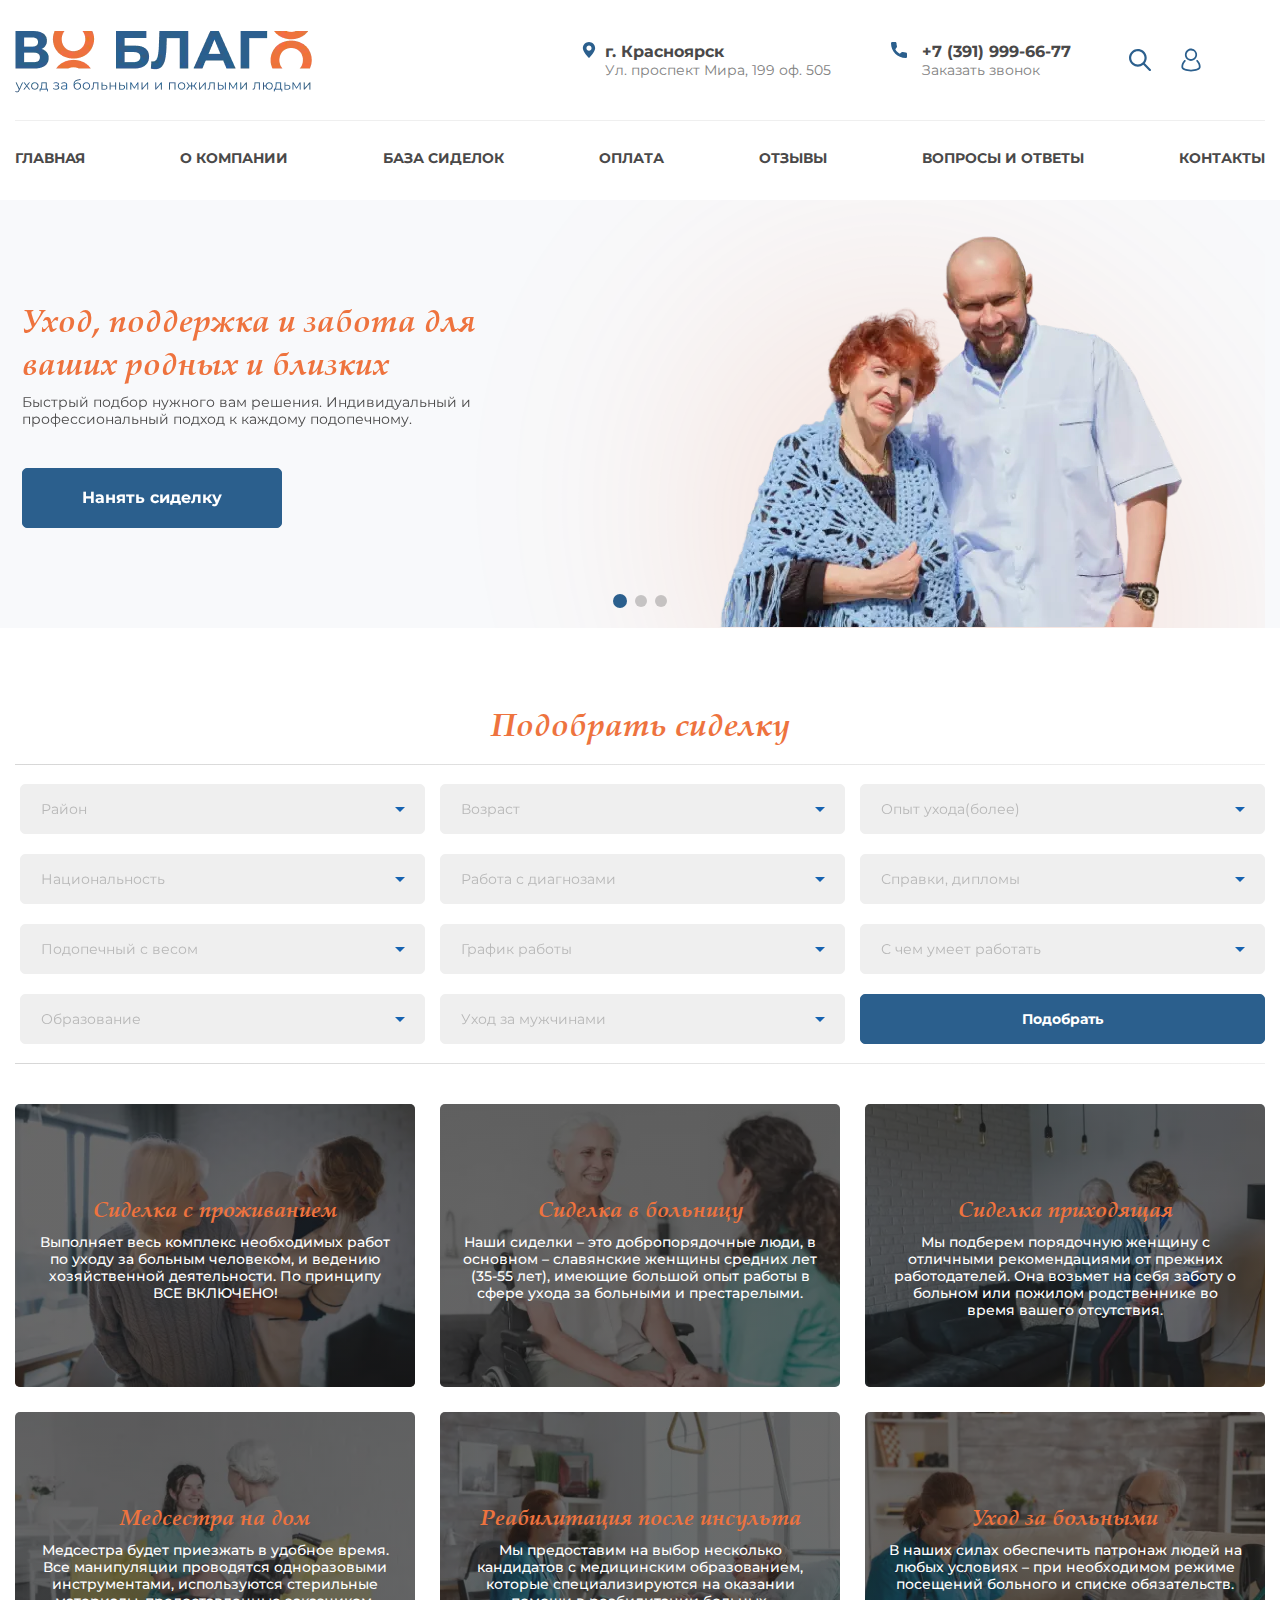
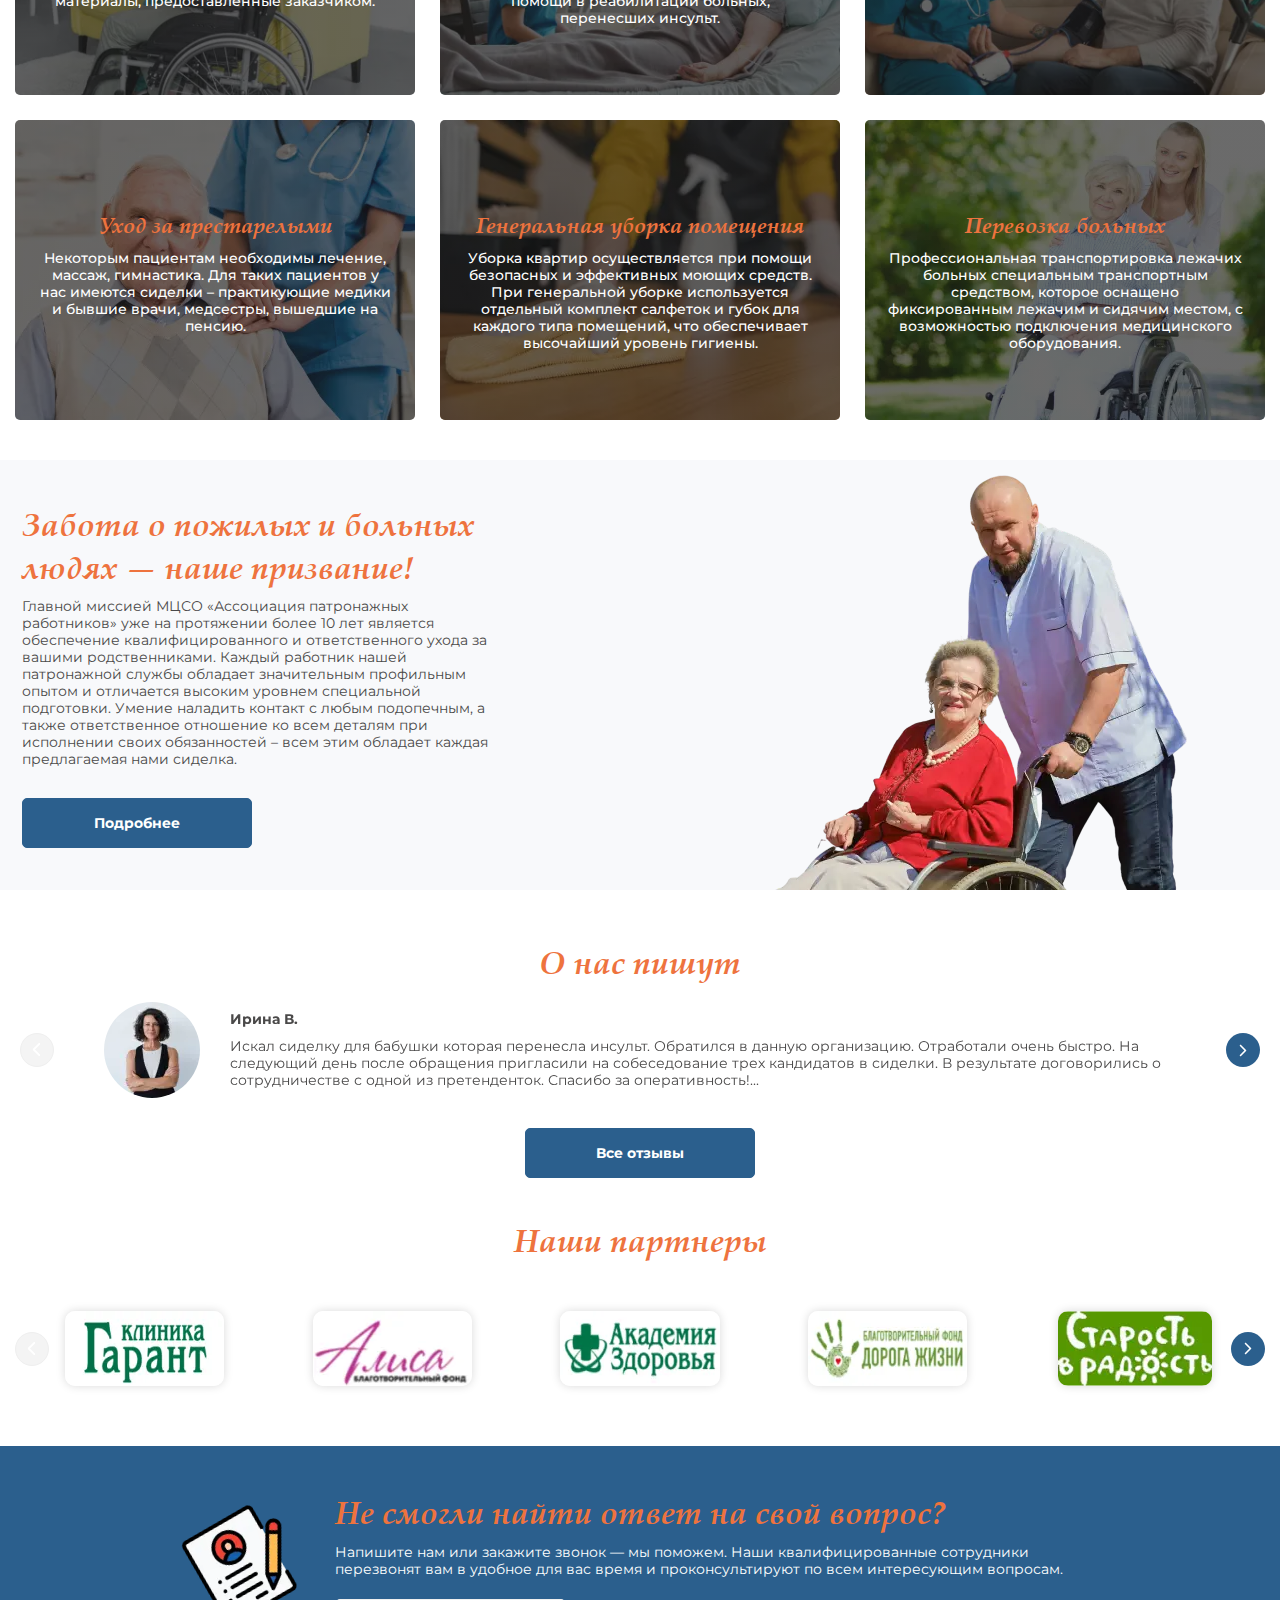
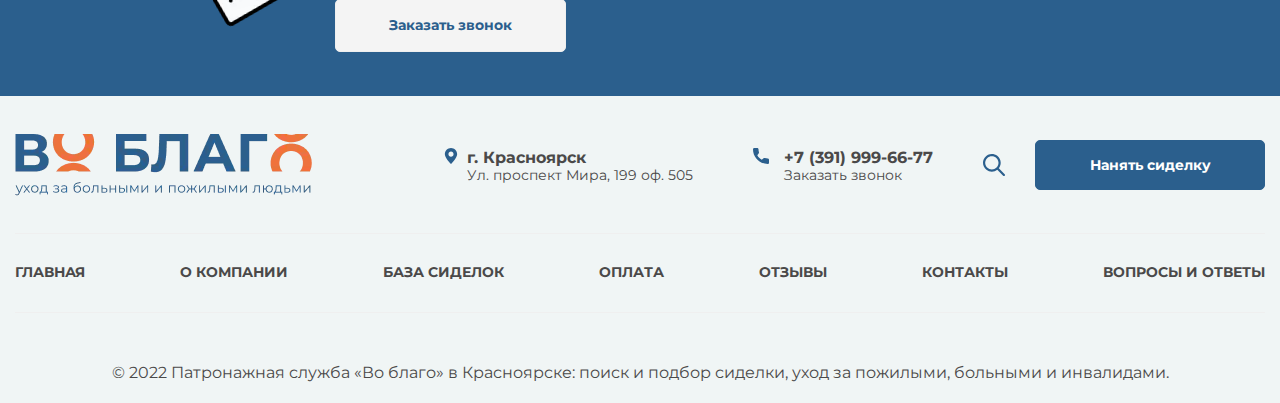
==== commit f6cbf532: "Add files via upload" ====
--- a/index.html
+++ b/index.html
@@ -6,7 +6,7 @@
 	<meta charset="UTF-8">
 	<meta name="format-detection" content="telephone=no">
 	<!-- <style>body{opacity: 0;}</style> -->
-	<link rel="stylesheet" href="css/style.min.css?_v=20220529093516">
+	<link rel="stylesheet" href="css/style.min.css?_v=20220531101438">
 	<link rel="shortcut icon" href="favicon.ico">
 	<!-- <meta name="robots" content="noindex, nofollow"> -->
 	<meta name="viewport" content="width=device-width, initial-scale=1.0">
@@ -51,7 +51,7 @@
 					<div class="header__menu menu">
 						<nav class="menu__body">
 							<ul class="menu__list">
-								<li class="menu__item"><a href="personal.html" class="menu__link">Главная</a></li>
+								<li class="menu__item"><a href="private-account.html" class="menu__link">Главная</a></li>
 								<li class="menu__item"><a href="#" class="menu__link">О компании</a></li>
 								<li class="menu__item"><a href="base.html" class="menu__link">База сиделок</a></li>
 								<li class="menu__item"><a href="#" class="menu__link">Оплата</a></li>
@@ -721,7 +721,7 @@
 	</div>
 
 	<div class="overlay js-overlay-modal"></div>
-	<script src="js/app.min.js?_v=20220529093516"></script>
+	<script src="js/app.min.js?_v=20220531101438"></script>
 </body>
 
 </html>--- a/css/style.min.css
+++ b/css/style.min.css
@@ -1 +1 @@
-@charset "UTF-8";@import url(https://fonts.googleapis.com/css?family=Montserrat:regular,500,700,700italic&display=swap);@import url(https://fonts.googleapis.com/css?family=Nunito+Sans:700&display=swap);@font-face{font-family:"Palatino Linotype";font-display:swap;src:url(../fonts/palatino-linotype.woff2) format("woff2"),url(../fonts/palatino-linotype.woff) format("woff");font-weight:400;font-style:normal}*{padding:0;margin:0;border:0}*,:after,:before{-webkit-box-sizing:border-box;box-sizing:border-box}body,html{height:100%;min-width:320px}body{color:#4a4949;line-height:1;font-family:Montserrat;font-size:.875rem;-ms-text-size-adjust:100%;-moz-text-size-adjust:100%;-webkit-text-size-adjust:100%;-webkit-font-smoothing:antialiased;-moz-osx-font-smoothing:grayscale}button,input,textarea{font-family:Montserrat;font-size:inherit}button{cursor:pointer;color:inherit;background-color:inherit}a{color:inherit}a:link,a:visited{text-decoration:none}a:hover{text-decoration:none}ul li{list-style:none}img{vertical-align:top}h1,h2,h3,h4,h5,h6{font-weight:inherit;font-size:inherit}.lock body{overflow:hidden;-ms-touch-action:none;touch-action:none}.wrapper{min-height:100%;display:-webkit-box;display:-ms-flexbox;display:flex;-webkit-box-orient:vertical;-webkit-box-direction:normal;-ms-flex-direction:column;flex-direction:column;overflow:hidden}.wrapper>main{-webkit-box-flex:1;-ms-flex:1 1 auto;flex:1 1 auto}.wrapper>*{min-width:0}[class*=__container]{max-width:91.25rem;-webkit-box-sizing:content-box;box-sizing:content-box;margin:0 auto;padding:0 .9375rem}.overlay{opacity:0;visibility:hidden;position:fixed;top:0;left:0;width:100%;height:100%;background:rgba(32,32,32,.4);z-index:20;-webkit-transition:.3s all;-o-transition:.3s all;transition:.3s all}.modal-search{opacity:0;visibility:hidden;position:fixed;z-index:200;top:0;left:50%;-webkit-transform:translateX(-50%);-ms-transform:translateX(-50%);transform:translateX(-50%);z-index:30;-webkit-box-shadow:0 4px 10px rgba(0,0,0,.25);box-shadow:0 4px 10px rgba(0,0,0,.25);border-radius:0 0 10px 10px;background-color:#fff;max-width:1460px;width:100%;margin:0 auto}.modal-search.active,.overlay.active{opacity:1;visibility:visible}.search__body{padding-top:40px;padding-bottom:25px;padding-left:33px;padding-right:40px}.search__input{position:relative;padding-bottom:5px}.search__input input{width:100%;outline:0;font-size:24px;line-height:29px;color:#818181;padding-right:50px}.search__input::before{content:"";position:absolute;z-index:10;top:-7px;right:20px;width:22px;height:22px;background-image:url(../img/search.svg);background-repeat:no-repeat}.search__input::after{content:"";position:absolute;bottom:0;left:0;width:100%;height:1px;background:#d7d7d7}.choices{position:relative;overflow:hidden;margin-bottom:24px;font-size:16px}.choices:focus{outline:0}.choices:last-child{margin-bottom:0}.choices.is-open{overflow:visible}.choices.is-disabled .choices__inner,.choices.is-disabled .choices__input{background-color:#eaeaea;cursor:not-allowed;-webkit-user-select:none;-moz-user-select:none;-ms-user-select:none;user-select:none}.choices.is-disabled .choices__item{cursor:not-allowed}.choices [hidden]{display:none!important}.choices[data-type*=select-one]{cursor:pointer}.choices[data-type*=select-one] .choices__inner{padding-bottom:7.5px}.choices[data-type*=select-one] .choices__input{display:block;width:100%;padding:10px;border-bottom:1px solid #ddd;background-color:#fff;margin:0}.choices[data-type*=select-one] .choices__button{background-image:url([data-uri]);padding:0;background-size:8px;position:absolute;top:50%;right:0;margin-top:-10px;margin-right:25px;height:20px;width:20px;border-radius:10em;opacity:.25}.choices[data-type*=select-one] .choices__button:focus,.choices[data-type*=select-one] .choices__button:hover{opacity:1}.choices[data-type*=select-one] .choices__button:focus{-webkit-box-shadow:0 0 0 2px #00bcd4;box-shadow:0 0 0 2px #00bcd4}.choices[data-type*=select-one] .choices__item[data-value=""] .choices__button{display:none}.choices[data-type*=select-one]::after{content:"";height:0;width:0;border-style:solid;border-color:#333 transparent transparent transparent;border-width:5px;position:absolute;right:11.5px;top:50%;margin-top:-2.5px;pointer-events:none}.choices[data-type*=select-one].is-open::after{border-color:transparent transparent #333 transparent;margin-top:-7.5px}.choices[data-type*=select-one][dir=rtl]::after{left:11.5px;right:auto}.choices[data-type*=select-one][dir=rtl] .choices__button{right:auto;left:0;margin-left:25px;margin-right:0}.choices[data-type*=select-multiple] .choices__inner,.choices[data-type*=text] .choices__inner{cursor:text}.choices[data-type*=select-multiple] .choices__button,.choices[data-type*=text] .choices__button{position:relative;display:inline-block;margin-top:0;margin-right:-4px;margin-bottom:0;margin-left:8px;padding-left:16px;border-left:1px solid #008fa1;background-image:url([data-uri]);background-size:8px;width:8px;line-height:1;opacity:.75;border-radius:0}.choices[data-type*=select-multiple] .choices__button:focus,.choices[data-type*=select-multiple] .choices__button:hover,.choices[data-type*=text] .choices__button:focus,.choices[data-type*=text] .choices__button:hover{opacity:1}.choices__inner{display:inline-block;vertical-align:top;width:100%;background-color:#f9f9f9;padding:7.5px 7.5px 3.75px;border:1px solid #ddd;border-radius:2.5px;font-size:14px;min-height:44px;overflow:hidden}.is-focused .choices__inner,.is-open .choices__inner{border-color:#b7b7b7}.is-open .choices__inner{border-radius:2.5px 2.5px 0 0}.is-flipped.is-open .choices__inner{border-radius:0 0 2.5px 2.5px}.choices__list{margin:0;padding-left:0;list-style:none}.choices__list--single{display:inline-block;padding:4px 16px 4px 4px;width:100%}[dir=rtl] .choices__list--single{padding-right:4px;padding-left:16px}.choices__list--single .choices__item{width:100%}.choices__list--multiple{display:inline}.choices__list--multiple .choices__item{display:inline-block;vertical-align:middle;border-radius:20px;padding:4px 10px;font-size:12px;font-weight:500;margin-right:3.75px;margin-bottom:3.75px;background-color:#00bcd4;border:1px solid #00a5bb;color:#fff;word-break:break-all;-webkit-box-sizing:border-box;box-sizing:border-box}.choices__list--multiple .choices__item[data-deletable]{padding-right:5px}[dir=rtl] .choices__list--multiple .choices__item{margin-right:0;margin-left:3.75px}.choices__list--multiple .choices__item.is-highlighted{background-color:#00a5bb;border:1px solid #008fa1}.is-disabled .choices__list--multiple .choices__item{background-color:#aaa;border:1px solid #919191}.choices__list--dropdown,.choices__list[aria-expanded]{visibility:hidden;z-index:1;position:absolute;width:100%;background-color:#fff;border:1px solid #ddd;top:100%;margin-top:-1px;border-bottom-left-radius:2.5px;border-bottom-right-radius:2.5px;overflow:hidden;word-break:break-all;will-change:visibility}.is-active.choices__list--dropdown,.is-active.choices__list[aria-expanded]{visibility:visible}.is-open .choices__list--dropdown,.is-open .choices__list[aria-expanded]{border-color:#b7b7b7}.is-flipped .choices__list--dropdown,.is-flipped .choices__list[aria-expanded]{top:auto;bottom:100%;margin-top:0;margin-bottom:-1px;border-radius:.25rem .25rem 0 0}.choices__list--dropdown .choices__list,.choices__list[aria-expanded] .choices__list{position:relative;max-height:300px;overflow:auto;-webkit-overflow-scrolling:touch;will-change:scroll-position}.choices__list--dropdown .choices__item,.choices__list[aria-expanded] .choices__item{position:relative;padding:10px;font-size:14px}[dir=rtl] .choices__list--dropdown .choices__item,[dir=rtl] .choices__list[aria-expanded] .choices__item{text-align:right}.choices__list--dropdown .choices__item--selectable.is-highlighted,.choices__list[aria-expanded] .choices__item--selectable.is-highlighted{background-color:#f2f2f2}.choices__list--dropdown .choices__item--selectable.is-highlighted::after,.choices__list[aria-expanded] .choices__item--selectable.is-highlighted::after{opacity:.5}.choices__item{cursor:default}.choices__item--selectable{cursor:pointer}.choices__item--disabled{cursor:not-allowed;-webkit-user-select:none;-moz-user-select:none;-ms-user-select:none;user-select:none;opacity:.5}.choices__heading{font-weight:600;font-size:12px;padding:10px;border-bottom:1px solid #f7f7f7;color:gray}.choices__button{text-indent:-9999px;-webkit-appearance:none;-moz-appearance:none;appearance:none;border:0;background-color:transparent;background-repeat:no-repeat;background-position:center;cursor:pointer}.choices__button:focus{outline:0}.choices__input{display:inline-block;vertical-align:baseline;background-color:#f9f9f9;font-size:14px;margin-bottom:5px;border:0;border-radius:0;max-width:100%;padding:4px 0 4px 2px}.choices__input:focus{outline:0}[dir=rtl] .choices__input{padding-right:2px;padding-left:0}.choices__placeholder{opacity:.5}[class*=-ibg]{position:relative}[class*=-ibg] img{position:absolute;width:100%;height:100%;top:0;left:0;-o-object-fit:cover;object-fit:cover;-o-object-position:top;object-position:top}[class*=-ibgg]{position:relative}[class*=-ibgg] img{border-radius:10px;position:absolute;width:100%;height:100%;top:0;left:0;-o-object-fit:contain;object-fit:contain;-o-object-position:center;object-position:center}[class*=-ibg_contain] img{-o-object-fit:contain;object-fit:contain}.button-dark-winter{display:-webkit-inline-box;display:-ms-inline-flexbox;display:inline-flex;width:100%;-webkit-box-align:center;-ms-flex-align:center;align-items:center;-webkit-box-pack:center;-ms-flex-pack:center;justify-content:center;background:#2b5f8d;border-radius:5px;padding:15px 53px;border:1px solid #2b5f8d;font-weight:700;font-size:14px;line-height:18px;color:#fff;-webkit-transition:all .3s ease 0s;-o-transition:all .3s ease 0s;transition:all .3s ease 0s}.button-dark-winter:hover{background-color:#fff;color:#2b5f8d}.title{font-family:"Palatino Linotype";font-style:italic;font-weight:700;font-size:32px;line-height:43px;color:#ee733e}.header__body{display:-webkit-box;display:-ms-flexbox;display:flex;-ms-flex-wrap:wrap;flex-wrap:wrap;-webkit-box-align:center;-ms-flex-align:center;align-items:center}.header__logo{padding-top:31px;padding-bottom:27px}.header__logo img{max-width:100%}.header__feedback{display:-webkit-box;display:-ms-flexbox;display:flex}.header__feedback img{max-width:100%}.header__feedback p{font-weight:400;font-size:14px;line-height:17px;color:#818181}.header__adress{display:-webkit-box;display:-ms-flexbox;display:flex;-webkit-box-align:start;-ms-flex-align:start;align-items:flex-start}.header__adress img{margin-right:9px}.header__adress span{font-weight:700;font-size:16px;line-height:20px;display:block;color:#4a4949}.header__phone{display:-webkit-box;display:-ms-flexbox;display:flex;-webkit-box-align:start;-ms-flex-align:start;align-items:flex-start}.header__phone img{margin-right:15px}.header__phone a{font-weight:700;font-size:16px;line-height:20px;display:block;-webkit-transition:all .3s ease 0s;-o-transition:all .3s ease 0s;transition:all .3s ease 0s;color:#4a4949}.header__phone a:hover{text-decoration:underline}.header__box{display:-webkit-box;display:-ms-flexbox;display:flex}.header__box img{max-width:100%}.header__search{padding-top:3px;margin-right:26px}.header__menu{-webkit-box-flex:1;-ms-flex:1 1 100%;flex:1 1 100%;position:relative}.header__menu::before{content:"";position:absolute;top:0;left:0;background-image:-webkit-gradient(linear,right top,left top,from(#efefef),color-stop(100%,#efefef),color-stop(100%,#efefef),color-stop(0,#efefef));background-image:-o-linear-gradient(right,#efefef 0,#efefef 100%,#efefef 100%,#efefef 0);background-image:linear-gradient(to left,#efefef 0,#efefef 100%,#efefef 100%,#efefef 0);position:absolute;height:1px;width:100%}.menu__link{font-weight:700;line-height:17px;text-transform:uppercase;-webkit-transition:all .3s ease 0s;-o-transition:all .3s ease 0s;transition:all .3s ease 0s}.menu__link:hover{text-decoration:underline}.close{opacity:0;visibility:hidden;font-family:"Palatino Linotype";font-style:italic;font-weight:700;font-size:25px;line-height:34px;color:#ee733e;display:inline-block;margin-left:53px;-webkit-transition:all .3s ease 0s;-o-transition:all .3s ease 0s;transition:all .3s ease 0s}.close.menu-open{opacity:1;visibility:visible}.icon-menu{display:none}.footer__top{padding-top:38px;padding-bottom:37px;display:-webkit-box;display:-ms-flexbox;display:flex;-webkit-box-align:center;-ms-flex-align:center;align-items:center}.footer__logo img{max-width:100%}.footer__feedback{margin-left:auto;margin-right:144px;display:-webkit-box;display:-ms-flexbox;display:flex}.footer__adress{margin-right:13px}.footer__search{margin-right:30px}.footer__search img{max-width:100%}.footer__button{max-width:230px;width:100%}.footer__middle{padding-top:31px;padding-bottom:32px;margin-bottom:30px;position:relative}.footer__middle::before{content:"";position:absolute;top:0;left:0;background-image:-webkit-gradient(linear,right top,left top,from(#efefef),color-stop(100%,#efefef),color-stop(100%,#efefef),color-stop(0,#efefef));background-image:-o-linear-gradient(right,#efefef 0,#efefef 100%,#efefef 100%,#efefef 0);background-image:linear-gradient(to left,#efefef 0,#efefef 100%,#efefef 100%,#efefef 0);position:absolute;height:1px;width:100%}.footer__middle::after{content:"";position:absolute;bottom:0;left:0;background-image:-webkit-gradient(linear,right top,left top,from(#efefef),color-stop(100%,#efefef),color-stop(100%,#efefef),color-stop(0,#efefef));background-image:-o-linear-gradient(right,#efefef 0,#efefef 100%,#efefef 100%,#efefef 0);background-image:linear-gradient(to left,#efefef 0,#efefef 100%,#efefef 100%,#efefef 0);position:absolute;height:1px;width:100%}.footer__list{display:-webkit-box;display:-ms-flexbox;display:flex;-webkit-box-pack:justify;-ms-flex-pack:justify;justify-content:space-between}.footer__item_m{-webkit-box-ordinal-group:2;-ms-flex-order:1;order:1}.footer__link{font-weight:700;line-height:17px;text-transform:uppercase;color:#4a4949;-webkit-transition:all .3s ease 0s;-o-transition:all .3s ease 0s;transition:all .3s ease 0s;white-space:nowrap}.footer__link:hover{text-decoration:underline}.footer__bottom{font-weight:400;font-size:16px;line-height:20px;color:#4a4949;text-align:center;padding-top:20px;padding-bottom:20px}.top{background:#f8f9fb}.top__slider{position:relative}.top__box{display:-webkit-box;display:-ms-flexbox;display:flex;-webkit-box-align:center;-ms-flex-align:center;align-items:center;-webkit-column-gap:159px;-moz-column-gap:159px;column-gap:159px}.top__content{padding-top:98px;margin-bottom:100px;max-width:483px;margin-left:7px}.top__title{margin-bottom:10px}.top__text{font-weight:400;line-height:17px;margin-bottom:40px}.top__button{max-width:260px;white-space:nowrap}.top__button a{font-size:16px;line-height:18px;padding:20px 60px}.top__image{position:relative;margin-left:auto;margin-right:170px}.top__image img{max-width:100%}.top__image::after{content:"";position:absolute;z-index:-1;top:-50px;right:-80px;width:634px;height:832.18px;background:-o-radial-gradient(50% 50%,50% 50%,#ee723d 0,rgba(238,114,61,0) 100%);background:radial-gradient(50% 50% at 50% 50%,#ee723d 0,rgba(238,114,61,0) 100%);opacity:.25;-webkit-filter:blur(110px);filter:blur(110px);-webkit-transform:rotate(-33.37deg);-ms-transform:rotate(-33.37deg);transform:rotate(-33.37deg)}.swiper-pagination{display:-webkit-box;display:-ms-flexbox;display:flex;-webkit-box-align:center;-ms-flex-align:center;align-items:center;-webkit-box-pack:center;-ms-flex-pack:center;justify-content:center}.swiper-pagination-bullet{width:12px!important;height:12px!important}.swiper-pagination-bullet-active{background:#2b5f8d!important;width:14px!important;height:14px!important}.swiper-horizontal>.swiper-pagination-bullets,.swiper-pagination-bullets.swiper-pagination-horizontal,.swiper-pagination-custom,.swiper-pagination-fraction{bottom:20px!important}.selection__body{padding-top:74px;padding-bottom:40px}.selection__title{font-family:"Palatino Linotype";font-weight:700;font-size:32px;line-height:43px;color:#ee733e;text-align:center;margin-bottom:19px}.selection__selects{position:relative;padding-top:20px;padding-bottom:20px;padding-left:5px;position:relative;display:-webkit-box;display:-ms-flexbox;display:flex;-webkit-column-gap:15px;-moz-column-gap:15px;column-gap:15px;margin-bottom:40px}.selection__selects::after{content:"";position:absolute;top:0;left:0;background-image:-webkit-gradient(linear,right top,left top,from(#efefef),color-stop(100%,#d7d7d7),color-stop(100%,#d7d7d7),color-stop(0,#efefef));background-image:-o-linear-gradient(right,#efefef 0,#d7d7d7 100%,#d7d7d7 100%,#efefef 0);background-image:linear-gradient(to left,#efefef 0,#d7d7d7 100%,#d7d7d7 100%,#efefef 0);height:1px;width:100%}.selection__selects::before{content:"";position:absolute;bottom:0;left:0;background-image:-webkit-gradient(linear,right top,left top,from(#efefef),color-stop(100%,#d7d7d7),color-stop(100%,#d7d7d7),color-stop(0,#efefef));background-image:-o-linear-gradient(right,#efefef 0,#d7d7d7 100%,#d7d7d7 100%,#efefef 0);background-image:linear-gradient(to left,#efefef 0,#d7d7d7 100%,#d7d7d7 100%,#efefef 0);height:1px;width:100%}.selection__row{display:-webkit-box;display:-ms-flexbox;display:flex;-webkit-box-orient:vertical;-webkit-box-direction:normal;-ms-flex-direction:column;flex-direction:column;row-gap:20px;-webkit-box-flex:0;-ms-flex:0 0 230px;flex:0 0 230px}.selection__button a{max-width:230px;width:100%}.selection__cards{position:relative;display:-webkit-box;display:-ms-flexbox;display:flex;-ms-flex-wrap:wrap;flex-wrap:wrap;-webkit-column-gap:58px;-moz-column-gap:58px;column-gap:58px;row-gap:55px}.selection__item{-webkit-box-flex:1;-ms-flex:1 1 30%;flex:1 1 30%;position:relative;background:-webkit-gradient(linear,left bottom,left top,from(rgba(27,27,27,.65)),to(rgba(27,27,27,.65)));background:-o-linear-gradient(bottom,rgba(27,27,27,.65),rgba(27,27,27,.65));background:linear-gradient(0deg,rgba(27,27,27,.65),rgba(27,27,27,.65));border-radius:5px;-webkit-transition:all .3s ease 0s;-o-transition:all .3s ease 0s;transition:all .3s ease 0s}.selection__item:hover{-webkit-box-shadow:0 0 20px rgba(0,0,0,.4);box-shadow:0 0 20px rgba(0,0,0,.4)}.selection__item:hover .selection__link{opacity:1;visibility:visible}.selection__content{padding-top:90px;padding-bottom:41px;padding-right:15px;padding-left:15px;text-align:center;max-width:385px;margin:0 auto;max-height:300px;overflow:hidden}.selection__subtitle{font-family:"Palatino Linotype";font-style:italic;font-weight:700;font-size:22px;line-height:30px;color:#ee733e;margin-bottom:10px;max-width:100%;white-space:nowrap}.selection__text{font-weight:500;font-size:14px;line-height:17px;color:#fff;margin-bottom:10px}.selection__link{-webkit-transition:all .3s ease 0s;-o-transition:all .3s ease 0s;transition:all .3s ease 0s;opacity:0;visibility:hidden;font-weight:700;font-size:14px;line-height:17px;color:#ee723d;text-decoration:underline}.selection__image-ibg{position:absolute;top:0;left:0;width:100%;height:100%;z-index:-1}.selection__image-ibg img{border-radius:5px}.choices__inner{font-weight:400;font-size:14px;line-height:7px;color:#818181;padding-top:17px!important;padding-left:16px!important;padding-bottom:16px!important;padding-right:30px!important;background-color:#efefef!important;border:1px solid #efefef;border-radius:5px!important;white-space:nowrap}.choices[data-type*=select-one]::after{border-color:#1562b1 transparent transparent transparent!important;right:20px}.choices[data-type*=select-one].is-open::after{-webkit-transform:rotate(180deg);-ms-transform:rotate(180deg);transform:rotate(180deg)}.choices__list--dropdown .choices__item--selectable::after,.choices__list[aria-expanded] .choices__item--selectable::after{display:none}.choices__list--dropdown .choices__item--selectable,.choices__list[aria-expanded] .choices__item--selectable{padding-right:10px}.choices__list--dropdown .choices__item--selectable,.choices__list[aria-expanded] .choices__item--selectable{padding-right:15px!important}.mission{background:#f8f9fb;overflow:hidden}.mission__body{display:-webkit-box;display:-ms-flexbox;display:flex;-webkit-box-pack:justify;-ms-flex-pack:justify;justify-content:space-between}.mission__content{padding-top:42px;margin-left:7px;margin-right:93px;position:relative;z-index:10}.mission__title{font-family:"Palatino Linotype";font-style:italic;font-weight:700;font-size:32px;line-height:43px;color:#ee733e;max-width:519px;margin-bottom:10px}.mission__text{font-weight:400;line-height:17px;color:#4a4949;max-width:470px;margin-bottom:30px}.mission__button{max-width:230px;width:100%;position:relative;z-index:100}.mission__image{position:relative;margin-right:193px;-webkit-box-flex:0;-ms-flex:0 0 432px;flex:0 0 432px}.mission__image img{max-width:100%}.mission__image::after{content:"";position:absolute;z-index:-1;top:-100px;right:-80px;width:634px;height:832.18px;background:-o-radial-gradient(50% 50%,50% 50%,#ee723d 0,rgba(238,114,61,0) 100%);background:radial-gradient(50% 50% at 50% 50%,#ee723d 0,rgba(238,114,61,0) 100%);opacity:.25;-webkit-filter:blur(110px);filter:blur(110px);-webkit-transform:rotate(-33.37deg);-ms-transform:rotate(-33.37deg);transform:rotate(-33.37deg)}.reviews__body{padding-top:50px}.reviews__title{text-align:center;margin-bottom:19px}.reviews__slider{position:relative;margin-bottom:30px}.reviews__box{max-width:1219px;margin-left:89px;display:-webkit-box;display:-ms-flexbox;display:flex;-webkit-column-gap:30px;-moz-column-gap:30px;column-gap:30px}.reviews__image{height:96px;-webkit-box-flex:0;-ms-flex:0 0 96px;flex:0 0 96px}.reviews__image img{border-radius:50%;overflow:hidden;max-width:100%}.reviews__content{padding-top:9px}.reviews__name{font-weight:700;line-height:17px;color:#4a4949;margin-bottom:10px}.reviews__text{font-weight:400;line-height:17px;color:#4a4949}.reviews__button{margin:0 auto;max-width:230px;width:100%}.swiper2{overflow:hidden}.swiper-button-prev2{background-image:url(../img/reviews/arrow.svg);width:34px!important;height:34px!important;background-repeat:no-repeat;background-position:center;background-size:9px 19px;position:absolute!important;background-color:#2b5f8d!important;border-radius:50%;top:50%;-webkit-transform:translateY(-50%) rotate(180deg);-ms-transform:translateY(-50%) rotate(180deg);transform:translateY(-50%) rotate(180deg);left:5px}.swiper-button-next2{background-image:url(../img/reviews/arrow.svg);width:34px!important;height:34px!important;background-repeat:no-repeat;background-position:center;background-size:8px 13px;position:absolute!important;top:50%;-webkit-transform:translateY(-50%);-ms-transform:translateY(-50%);transform:translateY(-50%);right:5px;background-color:#2b5f8d!important;border-radius:50%}.swiper-button-prev2::after{display:none!important}.swiper-button-next2::after{display:none!important}.partners__body{padding-top:40px;padding-bottom:50px}.partners__title{text-align:center;margin-bottom:40px}.partners__slider{position:relative}.partners__slide{padding:10px;height:75px}.partners__image{display:-webkit-box;display:-ms-flexbox;display:flex;height:75px;width:100%;-webkit-box-pack:center;-ms-flex-pack:center;justify-content:center;-webkit-box-align:center;-ms-flex-align:center;align-items:center;background:#fff}.partners__image img{-webkit-box-shadow:0 0 10px rgba(0,0,0,.15);box-shadow:0 0 10px rgba(0,0,0,.15);border-radius:10px;max-width:100%;min-height:75px}.partners__box{display:none}.partners__inner{-webkit-box-flex:1;-ms-flex:1 1 45%;flex:1 1 45%;position:relative;-webkit-box-shadow:0 0 10px rgba(0,0,0,.15);box-shadow:0 0 10px rgba(0,0,0,.15);width:215px;height:100px;border-radius:10px}.partners__item-ibgg{position:absolute;top:0;left:0;width:100%;height:100%}.swiper3{overflow:hidden;max-width:1287px;margin:0 auto}.swiper-button-prev3{background-image:url(../img/reviews/arrow.svg);width:34px!important;height:34px!important;background-repeat:no-repeat;background-position:center;background-size:9px 19px;position:absolute!important;background-color:#2b5f8d!important;border-radius:50%;left:0}.swiper-button-next3{background-image:url(../img/reviews/arrow.svg);width:34px!important;height:34px!important;background-repeat:no-repeat;background-position:center;background-size:8px 13px;position:absolute!important;right:0;background-color:#2b5f8d!important;border-radius:50%}.swiper-button-prev3::after{display:none!important}.swiper-button-next3::after{display:none!important}.swiper-button-disabled{background-color:#f4f4f4!important;border:1px solid #efefef!important}.feedback{background:#2b5f8d}.feedback__body{padding-top:44px;padding-bottom:44px;max-width:898px;margin:0 auto;display:-webkit-box;display:-ms-flexbox;display:flex;-webkit-column-gap:23.57px;-moz-column-gap:23.57px;column-gap:23.57px}.feedback__image{margin-top:11px;-webkit-box-flex:0;-ms-flex:0 0 120px;flex:0 0 120px;-webkit-transform:rotate(-15deg);-ms-transform:rotate(-15deg);transform:rotate(-15deg)}.feedback__image img{max-width:100%}.feedback__title{margin-bottom:11px}.feedback__text{font-weight:400;line-height:17px;color:#fff;margin-bottom:21px}.feedback__button a{display:-webkit-inline-box;display:-ms-inline-flexbox;display:inline-flex;-webkit-box-pack:center;-ms-flex-pack:center;justify-content:center;-webkit-box-align:center;-ms-flex-align:center;align-items:center;background:#f4f4f4;border:1px solid #efefef;border-radius:5px;font-weight:700;line-height:17px;color:#2b5f8d;padding:17px 53px;-webkit-transition:all .3s ease 0s;-o-transition:all .3s ease 0s;transition:all .3s ease 0s}.feedback__button a:hover{background:#2b5f8d;color:#efefef}.base__body{display:-webkit-box;display:-ms-flexbox;display:flex;-webkit-column-gap:40px;-moz-column-gap:40px;column-gap:40px;padding-bottom:40px}.base__box{display:-webkit-box;display:-ms-flexbox;display:flex;-ms-flex-wrap:wrap;flex-wrap:wrap;margin-top:2px;-webkit-box-align:center;-ms-flex-align:center;align-items:center}.base__title{margin-top:3px}.base__button{display:none}.base__default{position:relative;z-index:20;margin-right:40px}.base__name{font-weight:700;line-height:17px;margin-right:20px}.base__name_m{display:inline-block}.base__show{position:relative;z-index:19}.base__list{-webkit-column-gap:20px;-moz-column-gap:20px;column-gap:20px;padding-top:22px;padding-bottom:19px;white-space:nowrap;position:relative;width:100%;height:80px}.base__box-inner{position:absolute;top:0;left:-10px;right:-10px;width:100.8%;height:100%;z-index:10;overflow:hidden}.base__box-inner::after{content:"";position:absolute;bottom:0;left:0;width:13px;height:10px;background-color:#fff}.base__inner-box{display:-webkit-box;display:-ms-flexbox;display:flex;-webkit-column-gap:20px;-moz-column-gap:20px;column-gap:20px;overflow-x:auto;scrollbar-color:transparent transparent;-webkit-transition:scrollbar-color 1s;-o-transition:scrollbar-color 1s;transition:scrollbar-color 1s;padding-top:22px;padding-bottom:19px;height:80px}.base__inner-box:hover{scrollbar-color:#888383 transparent}.base__inner-box:not(:hover)::-webkit-scrollbar-thumb{background:0 0}.base__inner-box::-webkit-scrollbar{height:2px!important}.base__inner-box::-webkit-scrollbar-thumb{border-radius:1px;-webkit-transition:background 1s;transition:background 1s;background:rgba(55,79,156,.205)}.base__item{display:none;margin-left:10px}.base__item_btn{display:-webkit-box;display:-ms-flexbox;display:flex;max-width:230px;-webkit-box-align:center;-ms-flex-align:center;align-items:center;-webkit-box-pack:center;-ms-flex-pack:center;justify-content:center;padding-right:12px;padding-left:27px;margin-bottom:15px;background:#2c5f8d;border-radius:50px;-webkit-transition:all .3s ease 0s;-o-transition:all .3s ease 0s;transition:all .3s ease 0s}.base__item_btn:hover{-webkit-box-shadow:0 0 8px 5px rgba(77,130,179,.2);box-shadow:0 0 8px 5px rgba(77,130,179,.2)}.base__item_btn button{display:inline-block}.base__item_btn span{font-weight:700;font-size:14px;line-height:17px;color:#fff;margin-right:11px;position:relative}.base__item_btn span::before{content:"";position:absolute;top:0;right:-10px;width:1px;height:100%;background:#4d82b3;border-radius:3px}.base__item_btn img{max-width:100%;width:100%;max-height:100%;height:100%;padding-top:12px;padding-bottom:12px;padding-right:15px;padding-left:10px;position:relative;z-index:15;cursor:pointer}.base__cards{-webkit-box-flex:1;-ms-flex:1 1 100%;flex:1 1 100%}.base__sort .choices__inner{background-color:#fff!important;border:1px solid #cfcfcf!important;border-radius:10px!important;padding:16px 14px!important;padding-right:48px!important;font-size:14px!important;line-height:8px;color:#4a4949;max-width:177px}.base__sort .choices__placeholder{opacity:1!important}.base__sort .choices[data-type*=select-one]::after{border:none;background-image:url(../img/base/arrow.svg);width:18px;height:8px;background-repeat:no-repeat;right:21px!important;top:48%!important}.base__sort .choices[data-type*=select-one].is-open::after{margin-top:-3px!important;-webkit-transform:rotate(180deg);-ms-transform:rotate(180deg);transform:rotate(180deg)}.base__number-show .choices__inner{background-color:#fff!important;border:1px solid #cfcfcf!important;border-radius:10px!important;padding:16px 14px!important;padding-right:48px!important;font-size:14px!important;line-height:8px;color:#4a4949;max-width:84px}.base__number-show .choices__placeholder{opacity:1!important}.base__number-show .choices[data-type*=select-one]::after{border:none;background-image:url(../img/base/arrow.svg);width:18px;height:8px;background-repeat:no-repeat;right:21px!important;top:48%!important}.base__number-show .choices[data-type*=select-one].is-open::after{margin-top:-3px!important;-webkit-transform:rotate(180deg);-ms-transform:rotate(180deg);transform:rotate(180deg)}.active-base{display:block}.filter{-webkit-box-flex:0;-ms-flex:0 0 312px;flex:0 0 312px;display:block}.filter.filter-activ{display:block}.filter__body{padding:40px;border:1px solid #d7d7d7;border-radius:5px}.filter__title{font-weight:700;font-size:14px;line-height:17px;text-transform:uppercase;color:#4a4949;margin-bottom:40px}.filter__list{display:-webkit-box;display:-ms-flexbox;display:flex;-ms-flex-wrap:wrap;flex-wrap:wrap;row-gap:15px;max-height:902px}.filter__item{-webkit-box-flex:0;-ms-flex:0 0 230px;flex:0 0 230px;height:50px!important}.filter__button{-webkit-box-flex:0;-ms-flex:0 0 230px;flex:0 0 230px}.filter__item .choices__inner{background:#f4f4f4!important;border:1px solid #efefef!important;border-radius:5px!important;font-weight:700;color:#4a4949;max-width:230px}.filter__item .choices__placeholder{font-weight:400!important}.simple-rating{position:relative;font-size:20px;display:inline-block}.simple-rating::before{content:"★★★★★";display:block;letter-spacing:10px}.simple-rating__items{position:absolute;width:100%;height:100%;top:0;left:0;display:-webkit-box;display:-ms-flexbox;display:flex;-webkit-box-orient:horizontal;-webkit-box-direction:reverse;-ms-flex-direction:row-reverse;flex-direction:row-reverse;overflow:hidden}.simple-rating__item{position:absolute;width:0%;height:0%;opacity:0;visibility:hidden;top:0;left:0}.simple-rating__label{-webkit-box-flex:0;-ms-flex:0 0 20%;flex:0 0 20%;height:100%;cursor:pointer;color:#d7d7d7}.simple-rating__label::before{content:"★";display:block;-webkit-transition:color .3s ease 0s;-o-transition:color .3s ease 0s;transition:color .3s ease 0s}.simple-rating__item:checked,.simple-rating__item:checked~.simple-rating__label{color:#ee723d}.simple-rating__label:checked~.simple-rating__label:hover,.simple-rating__label:hover,.simple-rating__label:hover~.simple-rating__label{color:#cf896b}.cards{display:-webkit-box;display:-ms-flexbox;display:flex;-webkit-box-orient:vertical;-webkit-box-direction:normal;-ms-flex-direction:column;flex-direction:column;row-gap:40px}.cards__row{position:relative;z-index:18;display:-webkit-box;display:-ms-flexbox;display:flex;-ms-flex-wrap:wrap;flex-wrap:wrap;padding-top:40px;padding-right:40px;padding-left:37px;padding-bottom:40px;row-gap:19px;-webkit-column-gap:40px;-moz-column-gap:40px;column-gap:40px;border:1px solid #d7d7d7;-webkit-box-shadow:0 0 10px 2px rgba(184,181,181,.5);box-shadow:0 0 10px 2px rgba(184,181,181,.5);border-radius:5px}.cards__avatar{-webkit-box-flex:0;-ms-flex:0 0 10%;flex:0 0 10%}.cards__avatar img{width:110px;height:110px;border-radius:50%;border:2px solid #1562b1}.cards__box{display:-webkit-box;display:-ms-flexbox;display:flex;-ms-flex-wrap:wrap;flex-wrap:wrap;row-gap:21px;-webkit-box-flex:1;-ms-flex:1 1 60%;flex:1 1 60%;-webkit-box-align:center;-ms-flex-align:center;align-items:center}.cards__name{font-weight:700;line-height:17px;text-transform:uppercase;margin-right:20px}.cards__price{font-weight:700;line-height:17px;text-transform:uppercase;color:#ee723d}.cards__inner{margin-left:auto;display:-webkit-box;display:-ms-flexbox;display:flex;-webkit-column-gap:21px;-moz-column-gap:21px;column-gap:21px}.cards__inner span{display:block;padding:10px 20px;font-weight:700;font-size:14px;line-height:17px;color:#fff;background:#ee723d;border-radius:50px}.cards__location{-webkit-box-flex:1;-ms-flex:1 1 100%;flex:1 1 100%;display:-webkit-box;display:-ms-flexbox;display:flex}.cards__location img{margin-right:6px;width:16px;height:16px}.cards__location span{font-weight:700;line-height:17px;margin-right:17px;white-space:nowrap}.cards__location a{font-style:italic;font-weight:700;line-height:17px;color:#ee723d;-webkit-transition:all .3s ease 0s;-o-transition:all .3s ease 0s;transition:all .3s ease 0s;white-space:nowrap}.cards__location a:hover{text-decoration:underline}.cards__work{-webkit-box-flex:1;-ms-flex:1 1 100%;flex:1 1 100%;font-weight:400;line-height:17px;color:#818181}.cards__work span{position:relative}.cards__work span:not(:last-child){margin-right:17px}.cards__work span:not(:last-child)::after{content:"";position:absolute;top:50%;right:-12px;width:2px;height:2px;border-radius:50%;background-color:#818181}.cards__phone{display:none;font-weight:700;line-height:17px;text-transform:uppercase;padding:11px 20px;border:1px solid #ee723d;border-radius:50px;max-width:203px;height:38px;white-space:nowrap}.cards__phone:hover{text-decoration:underline}.cards__phone img{margin-right:10px}.cards__phone_m{display:block}.cards__newloc{-webkit-box-flex:1;-ms-flex:1 1 100%;flex:1 1 100%}.cards__newwork{-webkit-box-flex:1;-ms-flex:1 1 100%;flex:1 1 100%}.cards__newphone{-webkit-box-flex:1;-ms-flex:1 1 100%;flex:1 1 100%}.cards__desc{font-weight:400;line-height:17px;-webkit-box-flex:1;-ms-flex:1 1 100%;flex:1 1 100%;max-width:1020px}.cards__education a{display:-webkit-box;display:-ms-flexbox;display:flex;-webkit-box-align:center;-ms-flex-align:center;align-items:center;-webkit-transition:all .3s ease 0s;-o-transition:all .3s ease 0s;transition:all .3s ease 0s;color:#2c5f8d}.cards__education a:hover span{text-decoration:underline}.cards__education img{width:20px;height:20px;margin-right:10px}.cards__buttons{-webkit-box-flex:1;-ms-flex:1 1 100%;flex:1 1 100%;display:-webkit-box;display:-ms-flexbox;display:flex;-webkit-column-gap:18px;-moz-column-gap:18px;column-gap:18px;white-space:nowrap}.cards__more{-webkit-box-flex:0;-ms-flex:0 1 230px;flex:0 1 230px}.cards__hire{-webkit-box-flex:0;-ms-flex:0 1 230px;flex:0 1 230px}.pagination-base{margin-left:auto;display:-webkit-box;display:-ms-flexbox;display:flex;-webkit-box-align:center;-ms-flex-align:center;align-items:center;-webkit-column-gap:20px;-moz-column-gap:20px;column-gap:20px;font-weight:700;line-height:17px;padding-top:40px}.pagination-base__page:not(:last-child){margin-right:20px}.pagination-base__prev{margin-right:20px;background:#2b5f8d;border:1px solid #2b5f8d;width:34px;height:34px;border-radius:50%;position:relative}.pagination-base__prev::after{content:"";position:absolute;top:40%;left:50%;-webkit-transform:translate(-50%,-50%) rotate(45deg);-ms-transform:translate(-50%,-50%) rotate(45deg);transform:translate(-50%,-50%) rotate(45deg);width:1px;height:8.5px;background-color:#fff;border-radius:1px}.pagination-base__prev::before{content:"";position:absolute;top:60%;left:50%;-webkit-transform:translate(-50%,-50%) rotate(-45deg);-ms-transform:translate(-50%,-50%) rotate(-45deg);transform:translate(-50%,-50%) rotate(-45deg);width:1px;height:8.5px;background-color:#fff;border-radius:1px}.pagination-base__next{background:#2b5f8d;border:1px solid #2b5f8d;width:34px;height:34px;border-radius:50%;position:relative}.pagination-base__next::after{content:"";position:absolute;top:40%;left:50%;-webkit-transform:translate(-50%,-50%) rotate(145deg);-ms-transform:translate(-50%,-50%) rotate(145deg);transform:translate(-50%,-50%) rotate(145deg);width:1px;height:8.5px;background-color:#fff;border-radius:1px}.pagination-base__next::before{content:"";position:absolute;top:60%;left:50%;-webkit-transform:translate(-50%,-50%) rotate(-145deg);-ms-transform:translate(-50%,-50%) rotate(-145deg);transform:translate(-50%,-50%) rotate(-145deg);width:1px;height:8.5px;background-color:#fff;border-radius:1px}.pagination-base__disabled{background:#f4f4f4;border:1px solid #efefef}.pagination-base__disabled::after{background-color:#818181!important}.pagination-base__disabled::before{background-color:#818181!important}.blank__body{padding-bottom:30px}.blank__menu{display:-webkit-box;display:-ms-flexbox;display:flex;-webkit-box-pack:justify;-ms-flex-pack:justify;justify-content:space-between;-webkit-box-align:center;-ms-flex-align:center;align-items:center;-webkit-column-gap:20px;-moz-column-gap:20px;column-gap:20px;margin-bottom:20px}.blank__back{position:relative}.blank__back span{margin-left:54px}.blank__arrow{position:absolute;top:4px;left:0;background:#ee733e;width:34px;height:34px;border-radius:50%;z-index:-1}.blank__arrow img{position:absolute;top:50%;left:50%;-webkit-transform:translate(-50%,-50%);-ms-transform:translate(-50%,-50%);transform:translate(-50%,-50%)}.blank__button span{margin-right:10px}.blank__button button svg{fill:#fff;-webkit-transition:all .3s ease 0s;-o-transition:all .3s ease 0s;transition:all .3s ease 0s}.blank__button:hover svg{fill:#2b5f8d}.blank__card{padding:43px 40px;display:-webkit-box;display:-ms-flexbox;display:flex;border:1px solid #d7d7d7;-webkit-box-shadow:0 0 10px 2px rgba(184,181,181,.5);box-shadow:0 0 10px 2px rgba(184,181,181,.5);border-radius:5px;-webkit-column-gap:40px;-moz-column-gap:40px;column-gap:40px}.blank__image{-webkit-box-flex:0;-ms-flex:0 0 430px;flex:0 0 430px}.blank__image img{max-width:100%;border-radius:35px;border:2px solid #2c5f8d}.blank__image_m{display:none}.blank__box{display:-webkit-box;display:-ms-flexbox;display:flex;-webkit-box-orient:vertical;-webkit-box-direction:normal;-ms-flex-direction:column;flex-direction:column;row-gap:20px}.blank__inner{display:-webkit-box;display:-ms-flexbox;display:flex;-webkit-box-align:center;-ms-flex-align:center;align-items:center;row-gap:10px;-webkit-column-gap:20px;-moz-column-gap:20px;column-gap:20px}.blank__content{-webkit-box-flex:1;-ms-flex:1 1 100%;flex:1 1 100%;display:-webkit-box;display:-ms-flexbox;display:flex;-webkit-box-align:center;-ms-flex-align:center;align-items:center;-ms-flex-wrap:wrap;flex-wrap:wrap;row-gap:10px}.blank__location img{width:16px;height:16px;margin-right:10px}.blank__location span{font-weight:700;line-height:17px;margin-right:20px}.blank__location a{font-style:italic;font-weight:700;line-height:17px;color:#ee723d;-webkit-transition:all .3s ease 0s;-o-transition:all .3s ease 0s;transition:all .3s ease 0s}.blank__location a:hover{text-decoration:underline}.blank__employ_dot{position:relative;margin-right:17px}.blank__employ_dot::after{content:"";position:absolute;top:50%;right:-12px;width:2px;height:2px;border-radius:50%;background-color:#818181}.subtitle{font-weight:700;line-height:17px}.span-fw{font-weight:400;line-height:17px}.chart__body{position:relative;padding-bottom:40px;display:-webkit-box;display:-ms-flexbox;display:flex;-webkit-column-gap:40px;-moz-column-gap:40px;column-gap:40px;-ms-flex-wrap:wrap;flex-wrap:wrap}.chart__buttons{-webkit-box-flex:1;-ms-flex:1 1 100%;flex:1 1 100%;display:-webkit-box;display:-ms-flexbox;display:flex;margin-bottom:20px}.chart__buttons button{text-align:left;cursor:default}.chart__box-one{border:1px solid #d7d7d7;-webkit-box-shadow:0 0 10px 2px rgba(184,181,181,.5);box-shadow:0 0 10px 2px rgba(184,181,181,.5);border-radius:5px;margin-bottom:40px}.chart__box-two{-webkit-box-flex:1;-ms-flex:1 1 600px;flex:1 1 600px}.box-one__title{-webkit-box-flex:0;-ms-flex:0 0 750px;flex:0 0 750px}.box-one__cards-block{display:-ms-grid;display:grid;-ms-grid-rows:(49px)[5];grid-template-rows:repeat(5,49px);padding-bottom:40px;padding-right:40px;padding-left:28px;padding-top:13px}.box-one__row{display:-ms-grid;display:grid;-ms-grid-columns:(80px)[8];grid-template-columns:repeat(8,80px)}.box-one__column_bg{background:#f4f4f4;border-top:1px solid #2c5f8d;border-right:1px solid #2c5f8d;font-weight:700;line-height:17px;color:#ee723d;-webkit-box-pack:center;-ms-flex-pack:center;justify-content:center;-webkit-box-align:center;-ms-flex-align:center;align-items:center;padding:8px 22px}.box-one__column_bb{border-bottom:1px solid #2c5f8d}.box-one__column_bl{border-left:1px solid #2c5f8d}.box-one__column_btl{border-radius:5px 0 0 0}.box-one__column_btr{border-radius:0 5px 0 0}.box-one__column_bbl{border-radius:0 0 0 5px}.box-one__column_bbr{border-radius:0 0 5px 0}.box-one__column_time{display:-ms-grid;display:grid;-webkit-box-align:center;-ms-flex-align:center;align-items:center;-webkit-box-pack:end;-ms-flex-pack:end;justify-content:end;padding-right:10px;font-weight:700;line-height:17px}.box-one__column_day{font-weight:700;line-height:17px;display:-ms-grid;display:grid;-webkit-box-pack:center;-ms-flex-pack:center;justify-content:center;-webkit-box-align:end;-ms-flex-align:end;align-items:end;padding-bottom:10px}.box-one__column_dot{position:relative}.box-one__column_dot::after{content:"";position:absolute;top:50%;left:50%;-webkit-transform:translate(-50%,-50%);-ms-transform:translate(-50%,-50%);transform:translate(-50%,-50%);width:10px;height:10px;background:#e1e1e1}.box-two__cards{padding-right:6px;border:1px solid #d7d7d7;-webkit-box-shadow:0 0 10px 2px rgba(184,181,181,.5);box-shadow:0 0 10px 2px rgba(184,181,181,.5);border-radius:5px;max-width:725px;height:300px}.box-two__cards-box{padding:20px;padding-right:14px;max-width:725px;width:100%;display:-webkit-box;display:-ms-flexbox;display:flex;-ms-flex-wrap:wrap;flex-wrap:wrap;-webkit-column-gap:20px;-moz-column-gap:20px;column-gap:20px;row-gap:20px;height:300px;overflow:auto}.box-two__cards-box:hover{scrollbar-color:#ee723d transparent}.box-two__cards-box:not(:hover)::-webkit-scrollbar-thumb{background:0 0}.box-two__cards-box::-webkit-scrollbar{width:3px}.box-two__cards-box::-webkit-scrollbar-thumb{-webkit-transition:background 1s;transition:background 1s;background:#ee723d!important;border-radius:3px}.box-two__cards-box::-webkit-scrollbar-track{margin:5px}.box-two__item{font-weight:700;line-height:17px;padding:10px 15px;border:1px solid #2c5f8d;border-radius:50px}@font-face{font-family:swiper-icons;src:url("data:application/font-woff;charset=utf-8;base64, [base64]//wADZ2x5ZgAAAywAAADMAAAD2MHtryVoZWFkAAABbAAAADAAAAA2E2+eoWhoZWEAAAGcAAAAHwAAACQC9gDzaG10eAAAAigAAAAZAAAArgJkABFsb2NhAAAC0AAAAFoAAABaFQAUGG1heHAAAAG8AAAAHwAAACAAcABAbmFtZQAAA/gAAAE5AAACXvFdBwlwb3N0AAAFNAAAAGIAAACE5s74hXjaY2BkYGAAYpf5Hu/j+W2+MnAzMYDAzaX6QjD6/4//Bxj5GA8AuRwMYGkAPywL13jaY2BkYGA88P8Agx4j+/8fQDYfA1AEBWgDAIB2BOoAeNpjYGRgYNBh4GdgYgABEMnIABJzYNADCQAACWgAsQB42mNgYfzCOIGBlYGB0YcxjYGBwR1Kf2WQZGhhYGBiYGVmgAFGBiQQkOaawtDAoMBQxXjg/wEGPcYDDA4wNUA2CCgwsAAAO4EL6gAAeNpj2M0gyAACqxgGNWBkZ2D4/wMA+xkDdgAAAHjaY2BgYGaAYBkGRgYQiAHyGMF8FgYHIM3DwMHABGQrMOgyWDLEM1T9/w8UBfEMgLzE////P/5//f/V/xv+r4eaAAeMbAxwIUYmIMHEgKYAYjUcsDAwsLKxc3BycfPw8jEQA/[base64]/uznmfPFBNODM2K7MTQ45YEAZqGP81AmGGcF3iPqOop0r1SPTaTbVkfUe4HXj97wYE+yNwWYxwWu4v1ugWHgo3S1XdZEVqWM7ET0cfnLGxWfkgR42o2PvWrDMBSFj/IHLaF0zKjRgdiVMwScNRAoWUoH78Y2icB/yIY09An6AH2Bdu/UB+yxopYshQiEvnvu0dURgDt8QeC8PDw7Fpji3fEA4z/PEJ6YOB5hKh4dj3EvXhxPqH/SKUY3rJ7srZ4FZnh1PMAtPhwP6fl2PMJMPDgeQ4rY8YT6Gzao0eAEA409DuggmTnFnOcSCiEiLMgxCiTI6Cq5DZUd3Qmp10vO0LaLTd2cjN4fOumlc7lUYbSQcZFkutRG7g6JKZKy0RmdLY680CDnEJ+UMkpFFe1RN7nxdVpXrC4aTtnaurOnYercZg2YVmLN/d/gczfEimrE/fs/bOuq29Zmn8tloORaXgZgGa78yO9/cnXm2BpaGvq25Dv9S4E9+5SIc9PqupJKhYFSSl47+Qcr1mYNAAAAeNptw0cKwkAAAMDZJA8Q7OUJvkLsPfZ6zFVERPy8qHh2YER+3i/BP83vIBLLySsoKimrqKqpa2hp6+jq6RsYGhmbmJqZSy0sraxtbO3sHRydnEMU4uR6yx7JJXveP7WrDycAAAAAAAH//wACeNpjYGRgYOABYhkgZgJCZgZNBkYGLQZtIJsFLMYAAAw3ALgAeNolizEKgDAQBCchRbC2sFER0YD6qVQiBCv/H9ezGI6Z5XBAw8CBK/m5iQQVauVbXLnOrMZv2oLdKFa8Pjuru2hJzGabmOSLzNMzvutpB3N42mNgZGBg4GKQYzBhYMxJLMlj4GBgAYow/P/PAJJhLM6sSoWKfWCAAwDAjgbRAAB42mNgYGBkAIIbCZo5IPrmUn0hGA0AO8EFTQAA");font-weight:400;font-style:normal}:root{--swiper-theme-color:#007aff}.swiper{margin-left:auto;margin-right:auto;position:relative;overflow:hidden;list-style:none;padding:0;z-index:1}.swiper-vertical>.swiper-wrapper{-webkit-box-orient:vertical;-webkit-box-direction:normal;-ms-flex-direction:column;flex-direction:column}.swiper-wrapper{position:relative;width:100%;height:100%;z-index:1;display:-webkit-box;display:-ms-flexbox;display:flex;-webkit-transition-property:-webkit-transform;transition-property:-webkit-transform;-o-transition-property:transform;transition-property:transform;transition-property:transform,-webkit-transform;-webkit-box-sizing:content-box;box-sizing:content-box}.swiper-android .swiper-slide,.swiper-wrapper{-webkit-transform:translate3d(0,0,0);transform:translate3d(0,0,0)}.swiper-pointer-events{-ms-touch-action:pan-y;touch-action:pan-y}.swiper-pointer-events.swiper-vertical{-ms-touch-action:pan-x;touch-action:pan-x}.swiper-slide{-ms-flex-negative:0;flex-shrink:0;width:100%;height:100%;position:relative;-webkit-transition-property:-webkit-transform;transition-property:-webkit-transform;-o-transition-property:transform;transition-property:transform;transition-property:transform,-webkit-transform}.swiper-slide-invisible-blank{visibility:hidden}.swiper-autoheight,.swiper-autoheight .swiper-slide{height:auto}.swiper-autoheight .swiper-wrapper{-webkit-box-align:start;-ms-flex-align:start;align-items:flex-start;-webkit-transition-property:height,-webkit-transform;transition-property:height,-webkit-transform;-o-transition-property:transform,height;transition-property:transform,height;transition-property:transform,height,-webkit-transform}.swiper-3d,.swiper-3d.swiper-css-mode .swiper-wrapper{-webkit-perspective:1200px;perspective:1200px}.swiper-3d .swiper-cube-shadow,.swiper-3d .swiper-slide,.swiper-3d .swiper-slide-shadow,.swiper-3d .swiper-slide-shadow-bottom,.swiper-3d .swiper-slide-shadow-left,.swiper-3d .swiper-slide-shadow-right,.swiper-3d .swiper-slide-shadow-top,.swiper-3d .swiper-wrapper{-webkit-transform-style:preserve-3d;transform-style:preserve-3d}.swiper-3d .swiper-slide-shadow,.swiper-3d .swiper-slide-shadow-bottom,.swiper-3d .swiper-slide-shadow-left,.swiper-3d .swiper-slide-shadow-right,.swiper-3d .swiper-slide-shadow-top{position:absolute;left:0;top:0;width:100%;height:100%;pointer-events:none;z-index:10}.swiper-3d .swiper-slide-shadow{background:rgba(0,0,0,.15)}.swiper-3d .swiper-slide-shadow-left{background-image:-webkit-gradient(linear,right top,left top,from(rgba(0,0,0,.5)),to(rgba(0,0,0,0)));background-image:-o-linear-gradient(right,rgba(0,0,0,.5),rgba(0,0,0,0));background-image:linear-gradient(to left,rgba(0,0,0,.5),rgba(0,0,0,0))}.swiper-3d .swiper-slide-shadow-right{background-image:-webkit-gradient(linear,left top,right top,from(rgba(0,0,0,.5)),to(rgba(0,0,0,0)));background-image:-o-linear-gradient(left,rgba(0,0,0,.5),rgba(0,0,0,0));background-image:linear-gradient(to right,rgba(0,0,0,.5),rgba(0,0,0,0))}.swiper-3d .swiper-slide-shadow-top{background-image:-webkit-gradient(linear,left bottom,left top,from(rgba(0,0,0,.5)),to(rgba(0,0,0,0)));background-image:-o-linear-gradient(bottom,rgba(0,0,0,.5),rgba(0,0,0,0));background-image:linear-gradient(to top,rgba(0,0,0,.5),rgba(0,0,0,0))}.swiper-3d .swiper-slide-shadow-bottom{background-image:-webkit-gradient(linear,left top,left bottom,from(rgba(0,0,0,.5)),to(rgba(0,0,0,0)));background-image:-o-linear-gradient(top,rgba(0,0,0,.5),rgba(0,0,0,0));background-image:linear-gradient(to bottom,rgba(0,0,0,.5),rgba(0,0,0,0))}.swiper-css-mode>.swiper-wrapper{overflow:auto;scrollbar-width:none;-ms-overflow-style:none}.swiper-css-mode>.swiper-wrapper::-webkit-scrollbar{display:none}.swiper-css-mode>.swiper-wrapper>.swiper-slide{scroll-snap-align:start start}.swiper-horizontal.swiper-css-mode>.swiper-wrapper{-ms-scroll-snap-type:x mandatory;scroll-snap-type:x mandatory}.swiper-vertical.swiper-css-mode>.swiper-wrapper{-ms-scroll-snap-type:y mandatory;scroll-snap-type:y mandatory}.swiper-centered>.swiper-wrapper::before{content:"";-ms-flex-negative:0;flex-shrink:0;-webkit-box-ordinal-group:10000;-ms-flex-order:9999;order:9999}.swiper-centered.swiper-horizontal>.swiper-wrapper>.swiper-slide:first-child{-webkit-margin-start:var(--swiper-centered-offset-before);margin-inline-start:var(--swiper-centered-offset-before)}.swiper-centered.swiper-horizontal>.swiper-wrapper::before{height:100%;min-height:1px;width:var(--swiper-centered-offset-after)}.swiper-centered.swiper-vertical>.swiper-wrapper>.swiper-slide:first-child{-webkit-margin-before:var(--swiper-centered-offset-before);margin-block-start:var(--swiper-centered-offset-before)}.swiper-centered.swiper-vertical>.swiper-wrapper::before{width:100%;min-width:1px;height:var(--swiper-centered-offset-after)}.swiper-centered>.swiper-wrapper>.swiper-slide{scroll-snap-align:center center}.swiper-virtual.swiper-css-mode .swiper-wrapper::after{content:"";position:absolute;left:0;top:0;pointer-events:none}.swiper-virtual.swiper-css-mode.swiper-horizontal .swiper-wrapper::after{height:1px;width:var(--swiper-virtual-size)}.swiper-virtual.swiper-css-mode.swiper-vertical .swiper-wrapper::after{width:1px;height:var(--swiper-virtual-size)}:root{--swiper-navigation-size:44px}.swiper-button-next,.swiper-button-prev{position:absolute;top:50%;width:calc(var(--swiper-navigation-size)/ 44 * 27);height:var(--swiper-navigation-size);margin-top:calc(0px - var(--swiper-navigation-size)/ 2);z-index:10;cursor:pointer;display:-webkit-box;display:-ms-flexbox;display:flex;-webkit-box-align:center;-ms-flex-align:center;align-items:center;-webkit-box-pack:center;-ms-flex-pack:center;justify-content:center;color:var(--swiper-navigation-color,var(--swiper-theme-color))}.swiper-button-next.swiper-button-disabled,.swiper-button-prev.swiper-button-disabled{opacity:.35;cursor:auto;pointer-events:none}.swiper-button-next:after,.swiper-button-prev:after{font-family:swiper-icons;font-size:var(--swiper-navigation-size);text-transform:none!important;letter-spacing:0;text-transform:none;font-variant:initial;line-height:1}.swiper-button-prev,.swiper-rtl .swiper-button-next{left:10px;right:auto}.swiper-button-prev:after,.swiper-rtl .swiper-button-next:after{content:"prev"}.swiper-button-next,.swiper-rtl .swiper-button-prev{right:10px;left:auto}.swiper-button-next:after,.swiper-rtl .swiper-button-prev:after{content:"next"}.swiper-button-lock{display:none}.swiper-pagination{position:absolute;text-align:center;-webkit-transition:.3s opacity;-o-transition:.3s opacity;transition:.3s opacity;-webkit-transform:translate3d(0,0,0);transform:translate3d(0,0,0);z-index:10}.swiper-pagination.swiper-pagination-hidden{opacity:0}.swiper-horizontal>.swiper-pagination-bullets,.swiper-pagination-bullets.swiper-pagination-horizontal,.swiper-pagination-custom,.swiper-pagination-fraction{bottom:10px;left:0;width:100%}.swiper-pagination-bullets-dynamic{overflow:hidden;font-size:0}.swiper-pagination-bullets-dynamic .swiper-pagination-bullet{-webkit-transform:scale(.33);-ms-transform:scale(.33);transform:scale(.33);position:relative}.swiper-pagination-bullets-dynamic .swiper-pagination-bullet-active{-webkit-transform:scale(1);-ms-transform:scale(1);transform:scale(1)}.swiper-pagination-bullets-dynamic .swiper-pagination-bullet-active-main{-webkit-transform:scale(1);-ms-transform:scale(1);transform:scale(1)}.swiper-pagination-bullets-dynamic .swiper-pagination-bullet-active-prev{-webkit-transform:scale(.66);-ms-transform:scale(.66);transform:scale(.66)}.swiper-pagination-bullets-dynamic .swiper-pagination-bullet-active-prev-prev{-webkit-transform:scale(.33);-ms-transform:scale(.33);transform:scale(.33)}.swiper-pagination-bullets-dynamic .swiper-pagination-bullet-active-next{-webkit-transform:scale(.66);-ms-transform:scale(.66);transform:scale(.66)}.swiper-pagination-bullets-dynamic .swiper-pagination-bullet-active-next-next{-webkit-transform:scale(.33);-ms-transform:scale(.33);transform:scale(.33)}.swiper-pagination-bullet{width:var(--swiper-pagination-bullet-width,var(--swiper-pagination-bullet-size,8px));height:var(--swiper-pagination-bullet-height,var(--swiper-pagination-bullet-size,8px));display:inline-block;border-radius:50%;background:var(--swiper-pagination-bullet-inactive-color,#000);opacity:var(--swiper-pagination-bullet-inactive-opacity,.2)}button.swiper-pagination-bullet{border:none;margin:0;padding:0;-webkit-box-shadow:none;box-shadow:none;-webkit-appearance:none;-moz-appearance:none;appearance:none}.swiper-pagination-clickable .swiper-pagination-bullet{cursor:pointer}.swiper-pagination-bullet:only-child{display:none!important}.swiper-pagination-bullet-active{opacity:var(--swiper-pagination-bullet-opacity,1);background:var(--swiper-pagination-color,var(--swiper-theme-color))}.swiper-pagination-vertical.swiper-pagination-bullets,.swiper-vertical>.swiper-pagination-bullets{right:10px;top:50%;-webkit-transform:translate3d(0,-50%,0);transform:translate3d(0,-50%,0)}.swiper-pagination-vertical.swiper-pagination-bullets .swiper-pagination-bullet,.swiper-vertical>.swiper-pagination-bullets .swiper-pagination-bullet{margin:var(--swiper-pagination-bullet-vertical-gap,6px) 0;display:block}.swiper-pagination-vertical.swiper-pagination-bullets.swiper-pagination-bullets-dynamic,.swiper-vertical>.swiper-pagination-bullets.swiper-pagination-bullets-dynamic{top:50%;-webkit-transform:translateY(-50%);-ms-transform:translateY(-50%);transform:translateY(-50%);width:8px}.swiper-pagination-vertical.swiper-pagination-bullets.swiper-pagination-bullets-dynamic .swiper-pagination-bullet,.swiper-vertical>.swiper-pagination-bullets.swiper-pagination-bullets-dynamic .swiper-pagination-bullet{display:inline-block;-webkit-transition:.2s top,.2s -webkit-transform;transition:.2s top,.2s -webkit-transform;-o-transition:.2s transform,.2s top;transition:.2s transform,.2s top;transition:.2s transform,.2s top,.2s -webkit-transform}.swiper-horizontal>.swiper-pagination-bullets .swiper-pagination-bullet,.swiper-pagination-horizontal.swiper-pagination-bullets .swiper-pagination-bullet{margin:0 var(--swiper-pagination-bullet-horizontal-gap,4px)}.swiper-horizontal>.swiper-pagination-bullets.swiper-pagination-bullets-dynamic,.swiper-pagination-horizontal.swiper-pagination-bullets.swiper-pagination-bullets-dynamic{left:50%;-webkit-transform:translateX(-50%);-ms-transform:translateX(-50%);transform:translateX(-50%);white-space:nowrap}.swiper-horizontal>.swiper-pagination-bullets.swiper-pagination-bullets-dynamic .swiper-pagination-bullet,.swiper-pagination-horizontal.swiper-pagination-bullets.swiper-pagination-bullets-dynamic .swiper-pagination-bullet{-webkit-transition:.2s left,.2s -webkit-transform;transition:.2s left,.2s -webkit-transform;-o-transition:.2s transform,.2s left;transition:.2s transform,.2s left;transition:.2s transform,.2s left,.2s -webkit-transform}.swiper-horizontal.swiper-rtl>.swiper-pagination-bullets-dynamic .swiper-pagination-bullet{-webkit-transition:.2s right,.2s -webkit-transform;transition:.2s right,.2s -webkit-transform;-o-transition:.2s transform,.2s right;transition:.2s transform,.2s right;transition:.2s transform,.2s right,.2s -webkit-transform}.swiper-pagination-progressbar{background:rgba(0,0,0,.25);position:absolute}.swiper-pagination-progressbar .swiper-pagination-progressbar-fill{background:var(--swiper-pagination-color,var(--swiper-theme-color));position:absolute;left:0;top:0;width:100%;height:100%;-webkit-transform:scale(0);-ms-transform:scale(0);transform:scale(0);-webkit-transform-origin:left top;-ms-transform-origin:left top;transform-origin:left top}.swiper-rtl .swiper-pagination-progressbar .swiper-pagination-progressbar-fill{-webkit-transform-origin:right top;-ms-transform-origin:right top;transform-origin:right top}.swiper-horizontal>.swiper-pagination-progressbar,.swiper-pagination-progressbar.swiper-pagination-horizontal,.swiper-pagination-progressbar.swiper-pagination-vertical.swiper-pagination-progressbar-opposite,.swiper-vertical>.swiper-pagination-progressbar.swiper-pagination-progressbar-opposite{width:100%;height:4px;left:0;top:0}.swiper-horizontal>.swiper-pagination-progressbar.swiper-pagination-progressbar-opposite,.swiper-pagination-progressbar.swiper-pagination-horizontal.swiper-pagination-progressbar-opposite,.swiper-pagination-progressbar.swiper-pagination-vertical,.swiper-vertical>.swiper-pagination-progressbar{width:4px;height:100%;left:0;top:0}.swiper-pagination-lock{display:none}.swiper-scrollbar{border-radius:10px;position:relative;-ms-touch-action:none;background:rgba(0,0,0,.1)}.swiper-horizontal>.swiper-scrollbar{position:absolute;left:1%;bottom:3px;z-index:50;height:5px;width:98%}.swiper-vertical>.swiper-scrollbar{position:absolute;right:3px;top:1%;z-index:50;width:5px;height:98%}.swiper-scrollbar-drag{height:100%;width:100%;position:relative;background:rgba(0,0,0,.5);border-radius:10px;left:0;top:0}.swiper-scrollbar-cursor-drag{cursor:move}.swiper-scrollbar-lock{display:none}.swiper-zoom-container{width:100%;height:100%;display:-webkit-box;display:-ms-flexbox;display:flex;-webkit-box-pack:center;-ms-flex-pack:center;justify-content:center;-webkit-box-align:center;-ms-flex-align:center;align-items:center;text-align:center}.swiper-zoom-container>canvas,.swiper-zoom-container>img,.swiper-zoom-container>svg{max-width:100%;max-height:100%;-o-object-fit:contain;object-fit:contain}.swiper-slide-zoomed{cursor:move}.swiper-lazy-preloader{width:42px;height:42px;position:absolute;left:50%;top:50%;margin-left:-21px;margin-top:-21px;z-index:10;-webkit-transform-origin:50%;-ms-transform-origin:50%;transform-origin:50%;-webkit-animation:swiper-preloader-spin 1s infinite linear;animation:swiper-preloader-spin 1s infinite linear;-webkit-box-sizing:border-box;box-sizing:border-box;border:4px solid var(--swiper-preloader-color,var(--swiper-theme-color));border-radius:50%;border-top-color:transparent}.swiper-lazy-preloader-white{--swiper-preloader-color:#fff}.swiper-lazy-preloader-black{--swiper-preloader-color:#000}@-webkit-keyframes swiper-preloader-spin{100%{-webkit-transform:rotate(360deg);transform:rotate(360deg)}}@keyframes swiper-preloader-spin{100%{-webkit-transform:rotate(360deg);transform:rotate(360deg)}}.swiper .swiper-notification{position:absolute;left:0;top:0;pointer-events:none;opacity:0;z-index:-1000}.swiper-free-mode>.swiper-wrapper{-webkit-transition-timing-function:ease-out;-o-transition-timing-function:ease-out;transition-timing-function:ease-out;margin:0 auto}.swiper-grid>.swiper-wrapper{-ms-flex-wrap:wrap;flex-wrap:wrap}.swiper-grid-column>.swiper-wrapper{-ms-flex-wrap:wrap;flex-wrap:wrap;-webkit-box-orient:vertical;-webkit-box-direction:normal;-ms-flex-direction:column;flex-direction:column}.swiper-fade.swiper-free-mode .swiper-slide{-webkit-transition-timing-function:ease-out;-o-transition-timing-function:ease-out;transition-timing-function:ease-out}.swiper-fade .swiper-slide{pointer-events:none;-webkit-transition-property:opacity;-o-transition-property:opacity;transition-property:opacity}.swiper-fade .swiper-slide .swiper-slide{pointer-events:none}.swiper-fade .swiper-slide-active,.swiper-fade .swiper-slide-active .swiper-slide-active{pointer-events:auto}.swiper-cube{overflow:visible}.swiper-cube .swiper-slide{pointer-events:none;-webkit-backface-visibility:hidden;backface-visibility:hidden;z-index:1;visibility:hidden;-webkit-transform-origin:0 0;-ms-transform-origin:0 0;transform-origin:0 0;width:100%;height:100%}.swiper-cube .swiper-slide .swiper-slide{pointer-events:none}.swiper-cube.swiper-rtl .swiper-slide{-webkit-transform-origin:100% 0;-ms-transform-origin:100% 0;transform-origin:100% 0}.swiper-cube .swiper-slide-active,.swiper-cube .swiper-slide-active .swiper-slide-active{pointer-events:auto}.swiper-cube .swiper-slide-active,.swiper-cube .swiper-slide-next,.swiper-cube .swiper-slide-next+.swiper-slide,.swiper-cube .swiper-slide-prev{pointer-events:auto;visibility:visible}.swiper-cube .swiper-slide-shadow-bottom,.swiper-cube .swiper-slide-shadow-left,.swiper-cube .swiper-slide-shadow-right,.swiper-cube .swiper-slide-shadow-top{z-index:0;-webkit-backface-visibility:hidden;backface-visibility:hidden}.swiper-cube .swiper-cube-shadow{position:absolute;left:0;bottom:0;width:100%;height:100%;opacity:.6;z-index:0}.swiper-cube .swiper-cube-shadow:before{content:"";background:#000;position:absolute;left:0;top:0;bottom:0;right:0;-webkit-filter:blur(50px);filter:blur(50px)}.swiper-flip{overflow:visible}.swiper-flip .swiper-slide{pointer-events:none;-webkit-backface-visibility:hidden;backface-visibility:hidden;z-index:1}.swiper-flip .swiper-slide .swiper-slide{pointer-events:none}.swiper-flip .swiper-slide-active,.swiper-flip .swiper-slide-active .swiper-slide-active{pointer-events:auto}.swiper-flip .swiper-slide-shadow-bottom,.swiper-flip .swiper-slide-shadow-left,.swiper-flip .swiper-slide-shadow-right,.swiper-flip .swiper-slide-shadow-top{z-index:0;-webkit-backface-visibility:hidden;backface-visibility:hidden}.swiper-creative .swiper-slide{-webkit-backface-visibility:hidden;backface-visibility:hidden;overflow:hidden;-webkit-transition-property:opacity,height,-webkit-transform;transition-property:opacity,height,-webkit-transform;-o-transition-property:transform,opacity,height;transition-property:transform,opacity,height;transition-property:transform,opacity,height,-webkit-transform}.swiper-cards{overflow:visible}.swiper-cards .swiper-slide{-webkit-transform-origin:center bottom;-ms-transform-origin:center bottom;transform-origin:center bottom;-webkit-backface-visibility:hidden;backface-visibility:hidden;overflow:hidden}@media (min-width:61.99875em){.swiper-button-prev3{top:50%;-webkit-transform:translateY(-50%) rotate(180deg);-ms-transform:translateY(-50%) rotate(180deg);transform:translateY(-50%) rotate(180deg)}.swiper-button-next3{top:50%;-webkit-transform:translateY(-50%);-ms-transform:translateY(-50%);transform:translateY(-50%)}.blank__block{margin-left:auto}}@media (min-width:600px){.base__default{margin-left:auto;display:-webkit-box;display:-ms-flexbox;display:flex;-webkit-box-align:center;-ms-flex-align:center;align-items:center}.base__show{display:-webkit-box;display:-ms-flexbox;display:flex;-webkit-box-align:center;-ms-flex-align:center;align-items:center}.cards__newloc{display:none}.cards__newwork{display:none}.cards__newphone{display:none}.newloc{display:none}}@media (min-width:640px){.choices__list--dropdown .choices__item--selectable,.choices__list[aria-expanded] .choices__item--selectable{padding-right:100px}.choices__list--dropdown .choices__item--selectable::after,.choices__list[aria-expanded] .choices__item--selectable::after{content:attr(data-select-text);font-size:12px;opacity:0;position:absolute;right:10px;top:50%;-webkit-transform:translateY(-50%);-ms-transform:translateY(-50%);transform:translateY(-50%)}[dir=rtl] .choices__list--dropdown .choices__item--selectable,[dir=rtl] .choices__list[aria-expanded] .choices__item--selectable{text-align:right;padding-left:100px;padding-right:10px}[dir=rtl] .choices__list--dropdown .choices__item--selectable::after,[dir=rtl] .choices__list[aria-expanded] .choices__item--selectable::after{right:auto;left:10px}}@media (min-width:1090px){.cards__stars{margin-left:20px;margin-top:-2px}}@media (min-width:1200px){.header__feedback{margin-left:auto;margin-right:58px}.header__adress{margin-right:60px}.header__box{margin-right:60px}.header__menu{padding-top:30px;padding-bottom:33px}.menu__list{display:-webkit-box;display:-ms-flexbox;display:flex;-webkit-box-pack:justify;-ms-flex-pack:justify;justify-content:space-between}}@media (max-width:1360px){.blank__block{-webkit-box-flex:1;-ms-flex:1 1 100%;flex:1 1 100%}}@media (max-width:1350px){.cards__inner{margin-left:0;-webkit-box-flex:1;-ms-flex:1 1 100%;flex:1 1 100%}}@media (max-width:1200px){.header__body{-webkit-box-pack:justify;-ms-flex-pack:justify;justify-content:space-between;-webkit-column-gap:15px;-moz-column-gap:15px;column-gap:15px}.header__feedback{-webkit-box-ordinal-group:0;-ms-flex-order:-1;order:-1;-webkit-box-flex:1;-ms-flex:1 1 100%;flex:1 1 100%;-webkit-box-pack:justify;-ms-flex-pack:justify;justify-content:space-between;padding-top:20px;padding-bottom:20px;-webkit-column-gap:20px;-moz-column-gap:20px;column-gap:20px}.menu{position:fixed;top:0;left:-100%;width:100%;height:100%;z-index:100;-webkit-transition:all .3s ease 0s;-o-transition:all .3s ease 0s;transition:all .3s ease 0s;overflow:hidden;margin-bottom:60px}.menu::before{display:none}.menu::after{content:"";position:fixed;top:0;left:-100%;z-index:106;min-height:150px;width:100%;background:rgba(255,255,255,.95);-webkit-transition:all .3s ease 0s;-o-transition:all .3s ease 0s;transition:all .3s ease 0s}.menu.menu-open{overflow:auto;left:0}.menu.menu-open::after{left:0}.menu__body{margin-top:141px;padding-bottom:60px;background:rgba(255,255,255,.95)}.menu__list{padding-top:40px;padding-left:20px;padding-right:20px;background-color:#fff}.menu__item{margin:0 auto;max-width:440px;width:100%;text-align:center;padding:40px 25px;background:#fff;border-width:1px 0;border-style:solid;border-color:#efefef;-webkit-box-shadow:0 0 10px rgba(0,0,0,.07);box-shadow:0 0 10px rgba(0,0,0,.07)}.icon-menu{display:block;position:relative;width:2.75rem;height:2rem;cursor:pointer;z-index:110}.icon-menu span,.icon-menu::after,.icon-menu::before{content:"";-webkit-transition:all .3s ease 0s;-o-transition:all .3s ease 0s;transition:all .3s ease 0s;left:0;position:absolute;width:34px;height:.25rem;background:#2c5f8d;border-radius:5px}.icon-menu::before{top:0}.icon-menu::after{bottom:0;width:24px}.icon-menu span{top:calc(50% - .125rem);width:100%}.icon-menu.menu-open span{width:0}.icon-menu.menu-open::after,.icon-menu.menu-open::before{width:100%;background:#ee723d}.icon-menu.menu-open::before{top:calc(50% - .0625rem);-webkit-transform:rotate(-45deg);-ms-transform:rotate(-45deg);transform:rotate(-45deg)}.icon-menu.menu-open::after{bottom:calc(50% - .0625rem);-webkit-transform:rotate(45deg);-ms-transform:rotate(45deg);transform:rotate(45deg)}.top__image{margin-right:0!important}.selection__item{-webkit-box-flex:1;-ms-flex:1 1 45%;flex:1 1 45%}.base__title{-webkit-box-flex:1;-ms-flex:1 1 100%;flex:1 1 100%;text-align:center;margin-bottom:20px}.base__default{padding-top:15px;padding-bottom:15px;margin-left:0;text-align:center}}@media (max-width:1150px){.footer__top{-ms-flex-wrap:wrap;flex-wrap:wrap;row-gap:41px}.footer__feedback{margin-right:0;-webkit-box-ordinal-group:0;-ms-flex-order:-1;order:-1;-webkit-box-flex:1;-ms-flex:1 1 100%;flex:1 1 100%;-webkit-box-pack:justify;-ms-flex-pack:justify;justify-content:space-between}.footer__search{margin-left:auto}.blank__card{padding:30px;-webkit-column-gap:30px;-moz-column-gap:30px;column-gap:30px}.blank__image{-webkit-box-flex:0;-ms-flex:0 0 320px;flex:0 0 320px}}@media (max-width:1090px){.cards__stars{-webkit-box-flex:1;-ms-flex:1 1 100%;flex:1 1 100%;margin-left:0}}@media (max-width:815px){.top__box{-webkit-box-orient:vertical;-webkit-box-direction:normal;-ms-flex-direction:column;flex-direction:column;-webkit-box-align:center;-ms-flex-align:center;align-items:center;row-gap:15px}.top__content{text-align:center}.top__content{margin-bottom:0}.top__title{max-width:100%}.top__text{max-width:100%}.top__button{margin:0 auto}.top__image{margin-top:0;margin-left:0;-webkit-box-flex:0!important;-ms-flex:0 0 400px!important;flex:0 0 400px!important}}@media (max-width:600px){.base__default{row-gap:20px;text-align:left;-webkit-box-align:start;-ms-flex-align:start;align-items:flex-start;-webkit-box-flex:0;-ms-flex:0 1 296px;flex:0 1 296px}.base__name{margin-right:0;margin-bottom:20px}.base__sort{-webkit-box-flex:0;-ms-flex:0 1 296px;flex:0 1 296px}.base__show{row-gap:20px;margin-bottom:5px}.base__number-show{-webkit-box-flex:0;-ms-flex:0 1 124px;flex:0 1 124px}.base__sort .choices__inner{max-width:100%}.base__number-show .choices__inner{max-width:100%}.cards__row{padding:20px}.cards__name{-webkit-box-ordinal-group:-1;-ms-flex-order:-2;order:-2}.cards__price{-webkit-box-flex:1;-ms-flex:1 1 100%;flex:1 1 100%}.cards__stars{-webkit-box-ordinal-group:0;-ms-flex-order:-1;order:-1}.cards__location{display:none}.cards__work{display:none}.cards__phone_m{display:none}.cards__more{max-width:190px;padding:16px 21px!important;font-size:14px;line-height:17px}.cards__hire{max-width:190px;padding:16px 21px!important;font-size:14px;line-height:17px}.newloc{display:block}.blank__card{padding:40px 20px!important}.blank__image_m{-webkit-box-flex:0!important;-ms-flex:0 0 120px!important;flex:0 0 120px!important}.blank__inner{-webkit-column-gap:20px!important;-moz-column-gap:20px!important;column-gap:20px!important}.blank__stars{-webkit-box-ordinal-group:2;-ms-flex-order:1;order:1}.blank__block{-webkit-box-ordinal-group:3;-ms-flex-order:2;order:2}}@media (max-width:580px){.footer__search{margin-right:0}.footer__button{display:none}}@media (max-width:480px){.blank__image_m{-webkit-box-flex:0;-ms-flex:0 0 180px;flex:0 0 180px;margin:0 auto}.blank__inner{-ms-flex-wrap:wrap;flex-wrap:wrap}.blank__price{text-align:center!important}.blank__stars{text-align:center}.blank__block{margin:0 auto}.blank__location a{margin-top:7px;margin-left:30px;display:block}}@media (max-width:447px){.cards__location a{display:block;margin-top:7px;margin-left:25px}}@media (max-width:386px){.cards__buttons{-webkit-column-gap:8px;-moz-column-gap:8px;column-gap:8px;row-gap:12px;-ms-flex-wrap:wrap;flex-wrap:wrap}.cards__more{-webkit-box-flex:1;-ms-flex:1 1 100%;flex:1 1 100%;max-width:100%}.cards__hire{-webkit-box-flex:1;-ms-flex:1 1 100%;flex:1 1 100%;max-width:100%}}@media (max-width:350px){.base__sort .choices__inner{padding:10px 8px!important;line-height:20px}}@media (max-width:93.125em){.header__button{display:none}.footer__feedback{margin-right:50px}.top__box{-webkit-column-gap:15px;-moz-column-gap:15px;column-gap:15px}.top__image{margin-right:80px}.selection__selects{-ms-flex-wrap:wrap;flex-wrap:wrap;row-gap:20px}.selection__row{-webkit-box-flex:1;-ms-flex:1 1 30%;flex:1 1 30%}.selection__button a{max-width:100%}.selection__cards{-webkit-column-gap:25px;-moz-column-gap:25px;column-gap:25px;row-gap:25px}.mission__content{margin-right:0}.mission__image{margin-right:70px}.reviews__box{margin-right:60px}.base__body{-webkit-column-gap:30px;-moz-column-gap:30px;column-gap:30px}.filter{-webkit-box-flex:0;-ms-flex:0 0 292px;flex:0 0 292px}.filter__body{padding:30px}.cards__row{-webkit-column-gap:20px;-moz-column-gap:20px;column-gap:20px;padding:30px}.chart__body{-webkit-box-pack:center;-ms-flex-pack:center;justify-content:center}.chart__buttons{-webkit-box-pack:center;-ms-flex-pack:center;justify-content:center}.chart__buttons button{cursor:pointer}.chart__box-two{-webkit-box-flex:1;-ms-flex:1 1 100%;flex:1 1 100%}.box-one{display:none}.box-one.chart-active{display:block}.box-one__title{-webkit-box-flex:0;-ms-flex:0 0 auto;flex:0 0 auto;background:#f4f4f4;border:1px solid #efefef;border-radius:5px 0 0 5px;padding:10px 20px;line-height:38px}.box-one__title.chart-active{background:#ee723d;color:#fff}.box-two{display:none}.box-two.chart-active{display:block}.box-two__title{-webkit-box-flex:0;-ms-flex:0 0 auto;flex:0 0 auto;background:#f4f4f4;border:1px solid #efefef;border-radius:0 5px 5px 0;padding:10px 20px;line-height:38px}.box-two__title.chart-active{background:#ee723d;color:#fff}.box-two__cards{margin:0 auto}}@media (max-width:61.99875em){.footer__list{-ms-flex-wrap:wrap;flex-wrap:wrap;-webkit-column-gap:15px;-moz-column-gap:15px;column-gap:15px;row-gap:40px}.footer__item{-webkit-box-flex:0;-ms-flex:0 1 45%;flex:0 1 45%;text-align:center}.top__content{padding-top:60px}.top__title{max-width:290px}.top__text{max-width:300px}.top__button a{padding:15px 40px;max-width:230px}.top__image{-webkit-box-flex:0;-ms-flex:0 0 466px;flex:0 0 466px;margin-top:auto!important}.swiper-horizontal>.swiper-pagination-bullets,.swiper-pagination-bullets.swiper-pagination-horizontal,.swiper-pagination-custom,.swiper-pagination-fraction{position:absolute;bottom:-34px!important}.selection__cards{-webkit-column-gap:20px;-moz-column-gap:20px;column-gap:20px;row-gap:20px}.mission__content{max-width:300px}.mission__image{margin-top:auto;margin-right:0}.reviews__box{margin-left:60px}.partners__body{padding-bottom:94px}.partners__image{display:none}.partners__box{display:-webkit-box;display:-ms-flexbox;display:flex;-ms-flex-wrap:wrap;flex-wrap:wrap;-webkit-column-gap:10px;-moz-column-gap:10px;column-gap:10px;row-gap:20px}.swiper-button-prev3{bottom:-20px;-webkit-transform:translate(50%,50%) rotate(180deg);-ms-transform:translate(50%,50%) rotate(180deg);transform:translate(50%,50%) rotate(180deg)}.swiper-button-next3{bottom:-20px;-webkit-transform:translate(-50%,50%);-ms-transform:translate(-50%,50%);transform:translate(-50%,50%)}.no-class-partners-box{display:none}.feedback__body{-webkit-column-gap:15px;-moz-column-gap:15px;column-gap:15px}.base__body{position:relative}.base__title{-webkit-box-ordinal-group:-2;-ms-flex-order:-3;order:-3}.base__button{display:block;-webkit-box-flex:1!important;-ms-flex:1 1 100%!important;flex:1 1 100%!important;height:50px;margin-top:10px;margin-bottom:15px}.base__button button{padding:14px 20px;border-radius:10px;font-weight:700;line-height:17px;color:#fff;background:#2b5f8d;border:1px solid #cfcfcf;border-radius:10px}.base__button img{margin-right:10px;width:30px;height:20px}.base__button{-webkit-box-ordinal-group:-1;-ms-flex-order:-2;order:-2}.base__default{-webkit-box-ordinal-group:-1;-ms-flex-order:-2;order:-2}.base__show{-webkit-box-ordinal-group:0;-ms-flex-order:-1;order:-1}.filter{display:none;position:absolute;z-index:30;top:127px;left:0;right:0;width:100%;background-color:#fff}.filter__list{-webkit-box-orient:horizontal;-webkit-box-direction:normal;-ms-flex-direction:row;flex-direction:row;-ms-flex-wrap:wrap;flex-wrap:wrap;-webkit-column-gap:15px;-moz-column-gap:15px;column-gap:15px;-webkit-box-pack:center;-ms-flex-pack:center;justify-content:center}.filter__item{-webkit-box-flex:1;-ms-flex:1 1 230px;flex:1 1 230px}.filter__button{-webkit-box-flex:1;-ms-flex:1 1 230px;flex:1 1 230px}.filter__item .choices__inner{max-width:100%}.cards__stars{margin-left:0;margin-top:0;-webkit-box-flex:1;-ms-flex:1 1 100%;flex:1 1 100%}.blank__card{padding:40px}.blank__image{display:none}.blank__image_m{display:block;-webkit-box-flex:0;-ms-flex:0 0 250px;flex:0 0 250px}.blank__inner{-webkit-column-gap:40px;-moz-column-gap:40px;column-gap:40px}.blank__content{margin-bottom:auto}.blank__name{-webkit-box-flex:1!important;-ms-flex:1 1 100%!important;flex:1 1 100%!important}.blank__price{-webkit-box-flex:1!important;-ms-flex:1 1 100%!important;flex:1 1 100%!important}.blank__stars{-webkit-box-flex:1!important;-ms-flex:1 1 100%!important;flex:1 1 100%!important}.blank__block{-webkit-box-flex:0;-ms-flex:0 1 auto;flex:0 1 auto}}@media (max-width:61.99875em) and (max-width:480px){.base__button button{width:100%;text-align:left}}@media (max-width:47.99875em){.search__input input{font-size:16px;line-height:20px}.title{font-size:30px}.header__logo{max-width:215px}.footer__logo{width:215px}.selection__row{-webkit-box-flex:1;-ms-flex:1 1 45%;flex:1 1 45%}.selection__item{-webkit-box-flex:1;-ms-flex:1 1 100%;flex:1 1 100%}.choices__inner{padding-right:15px!important}.choices[data-type*=select-one]::after{right:10px}.mission__body{-ms-flex-wrap:wrap;flex-wrap:wrap;-webkit-box-pack:center;-ms-flex-pack:center;justify-content:center;text-align:center}.mission__content{max-width:100%}.mission__text{margin:0 auto;margin-bottom:30px}.mission__button{margin-bottom:15px}.reviews__slider{margin-bottom:20px}.reviews__box{-webkit-box-orient:vertical;-webkit-box-direction:normal;-ms-flex-direction:column;flex-direction:column;text-align:center;margin:0 auto}.reviews__image{margin-bottom:29px}.swiper-button-prev2{top:40px}.swiper-button-next2{top:40px}.feedback__body{-webkit-box-orient:vertical;-webkit-box-direction:normal;-ms-flex-direction:column;flex-direction:column;-webkit-box-align:center;-ms-flex-align:center;align-items:center}.feedback__image{margin-bottom:20px}.feedback__content{text-align:center}.base__inner-box{-webkit-column-gap:5px;-moz-column-gap:5px;column-gap:5px}.blank__body{padding-top:20px}.blank__button{max-width:200px;white-space:nowrap}.blank__button button{padding:10px 15px!important}.blank__image_m{-webkit-box-flex:0;-ms-flex:0 0 180px;flex:0 0 180px}.chart__buttons button{font-size:20px}.chart__box-one{width:485px;overflow-x:auto}.box-one__cards{width:480px;margin:0 auto}.box-one__cards-block{padding-top:10px;padding-bottom:20px;padding-right:20px;padding-left:10px}.box-one__row{-ms-grid-columns:(56px)[8];grid-template-columns:repeat(8,56px)}.box-one__column_bg{padding:8px}}@media (max-width:29.99875em){.search__body{padding-left:0;padding-right:0}.header__logo{max-width:160px}.header__feedback{padding-bottom:0}.header__adress{max-width:150px}.header__adress img{display:none}.header__phone{text-align:right}.header__phone a{white-space:nowrap}.header__phone img{display:none}.header__search{margin-right:20px}.close{line-height:24px}.icon-menu{width:1.75rem;height:1.375rem}.icon-menu span,.icon-menu::after,.icon-menu::before{content:"";width:20px;height:.125rem}.icon-menu::after{bottom:0;width:15px}.icon-menu span{top:calc(50% - .0625rem);width:100%}.top__image{-webkit-box-flex:0!important;-ms-flex:0 0 270px!important;flex:0 0 270px!important}.selection__row{-webkit-box-flex:1;-ms-flex:1 1 100%;flex:1 1 100%}.mission__image{-webkit-box-flex:1;-ms-flex:1 1 100%;flex:1 1 100%}.base__default{display:-webkit-box;display:-ms-flexbox;display:flex;-webkit-box-align:center;-ms-flex-align:center;align-items:center;margin-bottom:10px;margin-right:0}.base__name{margin-bottom:0;margin-right:10px}.base__show{display:-webkit-box;display:-ms-flexbox;display:flex;-webkit-box-align:center;-ms-flex-align:center;align-items:center}.base__number-show{display:inline-block}.simple-rating__label::before{margin-right:10px}.cards__avatar{-webkit-box-flex:1;-ms-flex:1 1 100%;flex:1 1 100%;text-align:center}.cards__name{-webkit-box-flex:1;-ms-flex:1 1 100%;flex:1 1 100%;text-align:center;margin-right:0}.cards__price{-webkit-box-flex:1;-ms-flex:1 1 40%;flex:1 1 40%;text-align:right}.cards__stars{-webkit-box-flex:1;-ms-flex:1 1 40%;flex:1 1 40%}.cards__inner span{padding:5px 10px}.cards__inner{-webkit-box-pack:center;-ms-flex-pack:center;justify-content:center}.cards__work span:not(:last-child)::after{display:none}.cards__work span{display:block}.cards__phone{-webkit-box-flex:1;-ms-flex:1 1 100%;flex:1 1 100%;margin:0 auto}.cards__newloc{max-width:100%;-webkit-box-flex:1;-ms-flex:1 1 100%;flex:1 1 100%}.cards__desc{text-align:justify}.cards__more{padding:8px 20px;width:auto}.cards__hire{padding:8px 20px;width:auto}.pagination-base{margin-left:0;-webkit-box-pack:center;-ms-flex-pack:center;justify-content:center;margin:0 auto}.pagination-base__button{display:none}.blank__back span{font-size:25px!important;margin-left:35px}.blank__arrow{top:9px;width:25px;height:25px}.blank__employ_dot::after{display:none}.chart__buttons button{font-size:16px!important}.box-one__title{padding:5px 10px}.box-two__title{padding:5px 10px}.box-two__cards-box{-webkit-box-pack:center;-ms-flex-pack:center;justify-content:center}}@media (min-width:61.99875em) and (max-width:93.125em){.swiper3{margin-right:40px;margin-left:40px}}+@charset "UTF-8";@import url(https://fonts.googleapis.com/css?family=Montserrat:regular,500,700,700italic&display=swap);@import url(https://fonts.googleapis.com/css?family=Nunito+Sans:700&display=swap);@font-face{font-family:"Palatino Linotype";font-display:swap;src:url(../fonts/palatino-linotype.woff2) format("woff2"),url(../fonts/palatino-linotype.woff) format("woff");font-weight:400;font-style:normal}*{padding:0;margin:0;border:0}*,:after,:before{-webkit-box-sizing:border-box;box-sizing:border-box}body,html{height:100%;min-width:320px}body{color:#4a4949;line-height:1;font-family:Montserrat;font-size:.875rem;-ms-text-size-adjust:100%;-moz-text-size-adjust:100%;-webkit-text-size-adjust:100%;-webkit-font-smoothing:antialiased;-moz-osx-font-smoothing:grayscale}button,input,textarea{font-family:Montserrat;font-size:inherit}button{cursor:pointer;color:inherit;background-color:inherit}a{color:inherit}a:link,a:visited{text-decoration:none}a:hover{text-decoration:none}ul li{list-style:none}img{vertical-align:top}h1,h2,h3,h4,h5,h6{font-weight:inherit;font-size:inherit}.lock body{overflow:hidden;-ms-touch-action:none;touch-action:none}.wrapper{min-height:100%;display:-webkit-box;display:-ms-flexbox;display:flex;-webkit-box-orient:vertical;-webkit-box-direction:normal;-ms-flex-direction:column;flex-direction:column;overflow:hidden}.wrapper>main{-webkit-box-flex:1;-ms-flex:1 1 auto;flex:1 1 auto}.wrapper>*{min-width:0}[class*=__container]{max-width:91.25rem;-webkit-box-sizing:content-box;box-sizing:content-box;margin:0 auto;padding:0 .9375rem}.overlay{opacity:0;visibility:hidden;position:fixed;top:0;left:0;width:100%;height:100%;background:rgba(32,32,32,.4);z-index:20;-webkit-transition:.3s all;-o-transition:.3s all;transition:.3s all}.modal-search{opacity:0;visibility:hidden;position:fixed;z-index:200;top:0;left:50%;-webkit-transform:translateX(-50%);-ms-transform:translateX(-50%);transform:translateX(-50%);z-index:30;-webkit-box-shadow:0 4px 10px rgba(0,0,0,.25);box-shadow:0 4px 10px rgba(0,0,0,.25);border-radius:0 0 10px 10px;background-color:#fff;max-width:1460px;width:100%;margin:0 auto}.modal-search.active,.overlay.active{opacity:1;visibility:visible}.search__body{padding-top:40px;padding-bottom:25px;padding-left:33px;padding-right:40px}.search__input{position:relative;padding-bottom:5px}.search__input input{width:100%;outline:0;font-size:24px;line-height:29px;color:#818181;padding-right:50px}.search__input::before{content:"";position:absolute;z-index:10;top:-7px;right:20px;width:22px;height:22px;background-image:url(../img/search.svg);background-repeat:no-repeat}.search__input::after{content:"";position:absolute;bottom:0;left:0;width:100%;height:1px;background:#d7d7d7}.choices{position:relative;overflow:hidden;margin-bottom:24px;font-size:16px}.choices:focus{outline:0}.choices:last-child{margin-bottom:0}.choices.is-open{overflow:visible}.choices.is-disabled .choices__inner,.choices.is-disabled .choices__input{background-color:#eaeaea;cursor:not-allowed;-webkit-user-select:none;-moz-user-select:none;-ms-user-select:none;user-select:none}.choices.is-disabled .choices__item{cursor:not-allowed}.choices [hidden]{display:none!important}.choices[data-type*=select-one]{cursor:pointer}.choices[data-type*=select-one] .choices__inner{padding-bottom:7.5px}.choices[data-type*=select-one] .choices__input{display:block;width:100%;padding:10px;border-bottom:1px solid #ddd;background-color:#fff;margin:0}.choices[data-type*=select-one] .choices__button{background-image:url([data-uri]);padding:0;background-size:8px;position:absolute;top:50%;right:0;margin-top:-10px;margin-right:25px;height:20px;width:20px;border-radius:10em;opacity:.25}.choices[data-type*=select-one] .choices__button:focus,.choices[data-type*=select-one] .choices__button:hover{opacity:1}.choices[data-type*=select-one] .choices__button:focus{-webkit-box-shadow:0 0 0 2px #00bcd4;box-shadow:0 0 0 2px #00bcd4}.choices[data-type*=select-one] .choices__item[data-value=""] .choices__button{display:none}.choices[data-type*=select-one]::after{content:"";height:0;width:0;border-style:solid;border-color:#333 transparent transparent transparent;border-width:5px;position:absolute;right:11.5px;top:50%;margin-top:-2.5px;pointer-events:none}.choices[data-type*=select-one].is-open::after{border-color:transparent transparent #333 transparent;margin-top:-7.5px}.choices[data-type*=select-one][dir=rtl]::after{left:11.5px;right:auto}.choices[data-type*=select-one][dir=rtl] .choices__button{right:auto;left:0;margin-left:25px;margin-right:0}.choices[data-type*=select-multiple] .choices__inner,.choices[data-type*=text] .choices__inner{cursor:text}.choices[data-type*=select-multiple] .choices__button,.choices[data-type*=text] .choices__button{position:relative;display:inline-block;margin-top:0;margin-right:-4px;margin-bottom:0;margin-left:8px;padding-left:16px;border-left:1px solid #008fa1;background-image:url([data-uri]);background-size:8px;width:8px;line-height:1;opacity:.75;border-radius:0}.choices[data-type*=select-multiple] .choices__button:focus,.choices[data-type*=select-multiple] .choices__button:hover,.choices[data-type*=text] .choices__button:focus,.choices[data-type*=text] .choices__button:hover{opacity:1}.choices__inner{display:inline-block;vertical-align:top;width:100%;background-color:#f9f9f9;padding:7.5px 7.5px 3.75px;border:1px solid #ddd;border-radius:2.5px;font-size:14px;min-height:44px;overflow:hidden}.is-focused .choices__inner,.is-open .choices__inner{border-color:#b7b7b7}.is-open .choices__inner{border-radius:2.5px 2.5px 0 0}.is-flipped.is-open .choices__inner{border-radius:0 0 2.5px 2.5px}.choices__list{margin:0;padding-left:0;list-style:none}.choices__list--single{display:inline-block;padding:4px 16px 4px 4px;width:100%}[dir=rtl] .choices__list--single{padding-right:4px;padding-left:16px}.choices__list--single .choices__item{width:100%}.choices__list--multiple{display:inline}.choices__list--multiple .choices__item{display:inline-block;vertical-align:middle;border-radius:20px;padding:4px 10px;font-size:12px;font-weight:500;margin-right:3.75px;margin-bottom:3.75px;background-color:#00bcd4;border:1px solid #00a5bb;color:#fff;word-break:break-all;-webkit-box-sizing:border-box;box-sizing:border-box}.choices__list--multiple .choices__item[data-deletable]{padding-right:5px}[dir=rtl] .choices__list--multiple .choices__item{margin-right:0;margin-left:3.75px}.choices__list--multiple .choices__item.is-highlighted{background-color:#00a5bb;border:1px solid #008fa1}.is-disabled .choices__list--multiple .choices__item{background-color:#aaa;border:1px solid #919191}.choices__list--dropdown,.choices__list[aria-expanded]{visibility:hidden;z-index:1;position:absolute;width:100%;background-color:#fff;border:1px solid #ddd;top:100%;margin-top:-1px;border-bottom-left-radius:2.5px;border-bottom-right-radius:2.5px;overflow:hidden;word-break:break-all;will-change:visibility}.is-active.choices__list--dropdown,.is-active.choices__list[aria-expanded]{visibility:visible}.is-open .choices__list--dropdown,.is-open .choices__list[aria-expanded]{border-color:#b7b7b7}.is-flipped .choices__list--dropdown,.is-flipped .choices__list[aria-expanded]{top:auto;bottom:100%;margin-top:0;margin-bottom:-1px;border-radius:.25rem .25rem 0 0}.choices__list--dropdown .choices__list,.choices__list[aria-expanded] .choices__list{position:relative;max-height:300px;overflow:auto;-webkit-overflow-scrolling:touch;will-change:scroll-position}.choices__list--dropdown .choices__item,.choices__list[aria-expanded] .choices__item{position:relative;padding:10px;font-size:14px}[dir=rtl] .choices__list--dropdown .choices__item,[dir=rtl] .choices__list[aria-expanded] .choices__item{text-align:right}.choices__list--dropdown .choices__item--selectable.is-highlighted,.choices__list[aria-expanded] .choices__item--selectable.is-highlighted{background-color:#f2f2f2}.choices__list--dropdown .choices__item--selectable.is-highlighted::after,.choices__list[aria-expanded] .choices__item--selectable.is-highlighted::after{opacity:.5}.choices__item{cursor:default}.choices__item--selectable{cursor:pointer}.choices__item--disabled{cursor:not-allowed;-webkit-user-select:none;-moz-user-select:none;-ms-user-select:none;user-select:none;opacity:.5}.choices__heading{font-weight:600;font-size:12px;padding:10px;border-bottom:1px solid #f7f7f7;color:gray}.choices__button{text-indent:-9999px;-webkit-appearance:none;-moz-appearance:none;appearance:none;border:0;background-color:transparent;background-repeat:no-repeat;background-position:center;cursor:pointer}.choices__button:focus{outline:0}.choices__input{display:inline-block;vertical-align:baseline;background-color:#f9f9f9;font-size:14px;margin-bottom:5px;border:0;border-radius:0;max-width:100%;padding:4px 0 4px 2px}.choices__input:focus{outline:0}[dir=rtl] .choices__input{padding-right:2px;padding-left:0}.choices__placeholder{opacity:.5}[class*=-ibg]{position:relative}[class*=-ibg] img{position:absolute;width:100%;height:100%;top:0;left:0;-o-object-fit:cover;object-fit:cover;-o-object-position:top;object-position:top}[class*=-ibgg]{position:relative}[class*=-ibgg] img{border-radius:10px;position:absolute;width:100%;height:100%;top:0;left:0;-o-object-fit:contain;object-fit:contain;-o-object-position:center;object-position:center}[class*=-ibg_contain] img{-o-object-fit:contain;object-fit:contain}.button-dark-winter{display:-webkit-inline-box;display:-ms-inline-flexbox;display:inline-flex;width:100%;-webkit-box-align:center;-ms-flex-align:center;align-items:center;-webkit-box-pack:center;-ms-flex-pack:center;justify-content:center;background:#2b5f8d;border-radius:5px;padding:15px 53px;border:1px solid #2b5f8d;font-weight:700;font-size:14px;line-height:18px;color:#fff;-webkit-transition:all .3s ease 0s;-o-transition:all .3s ease 0s;transition:all .3s ease 0s}.button-dark-winter:hover{background-color:#fff;color:#2b5f8d}.title{font-family:"Palatino Linotype";font-style:italic;font-weight:700;font-size:32px;line-height:43px;color:#ee733e}.header__body{display:-webkit-box;display:-ms-flexbox;display:flex;-ms-flex-wrap:wrap;flex-wrap:wrap;-webkit-box-align:center;-ms-flex-align:center;align-items:center}.header__logo{padding-top:31px;padding-bottom:27px}.header__logo img{max-width:100%}.header__feedback{display:-webkit-box;display:-ms-flexbox;display:flex}.header__feedback img{max-width:100%}.header__feedback p{font-weight:400;font-size:14px;line-height:17px;color:#818181}.header__adress{display:-webkit-box;display:-ms-flexbox;display:flex;-webkit-box-align:start;-ms-flex-align:start;align-items:flex-start}.header__adress img{margin-right:9px}.header__adress span{font-weight:700;font-size:16px;line-height:20px;display:block;color:#4a4949}.header__phone{display:-webkit-box;display:-ms-flexbox;display:flex;-webkit-box-align:start;-ms-flex-align:start;align-items:flex-start}.header__phone img{margin-right:15px}.header__phone a{font-weight:700;font-size:16px;line-height:20px;display:block;-webkit-transition:all .3s ease 0s;-o-transition:all .3s ease 0s;transition:all .3s ease 0s;color:#4a4949}.header__phone a:hover{text-decoration:underline}.header__box{display:-webkit-box;display:-ms-flexbox;display:flex}.header__box img{max-width:100%}.header__search{padding-top:3px;margin-right:26px}.header__menu{-webkit-box-flex:1;-ms-flex:1 1 100%;flex:1 1 100%;position:relative}.header__menu::before{content:"";position:absolute;top:0;left:0;background-image:-webkit-gradient(linear,right top,left top,from(#efefef),color-stop(100%,#efefef),color-stop(100%,#efefef),color-stop(0,#efefef));background-image:-o-linear-gradient(right,#efefef 0,#efefef 100%,#efefef 100%,#efefef 0);background-image:linear-gradient(to left,#efefef 0,#efefef 100%,#efefef 100%,#efefef 0);position:absolute;height:1px;width:100%}.menu__link{font-weight:700;line-height:17px;text-transform:uppercase;-webkit-transition:all .3s ease 0s;-o-transition:all .3s ease 0s;transition:all .3s ease 0s}.menu__link:hover{text-decoration:underline}.close{opacity:0;visibility:hidden;font-family:"Palatino Linotype";font-style:italic;font-weight:700;font-size:25px;line-height:34px;color:#ee733e;display:inline-block;margin-left:53px;-webkit-transition:all .3s ease 0s;-o-transition:all .3s ease 0s;transition:all .3s ease 0s}.close.menu-open{opacity:1;visibility:visible}.icon-menu{display:none}.footer{background:#f0f5f5}.footer__top{padding-top:38px;padding-bottom:37px;display:-webkit-box;display:-ms-flexbox;display:flex;-webkit-box-align:center;-ms-flex-align:center;align-items:center}.footer__logo img{max-width:100%}.footer__feedback{margin-left:auto;margin-right:144px;display:-webkit-box;display:-ms-flexbox;display:flex}.footer__adress{margin-right:13px}.footer__search{margin-right:30px}.footer__search img{max-width:100%}.footer__button{max-width:230px;width:100%}.footer__middle{padding-top:31px;padding-bottom:32px;margin-bottom:30px;position:relative}.footer__middle::before{content:"";position:absolute;top:0;left:0;background-image:-webkit-gradient(linear,right top,left top,from(#efefef),color-stop(100%,#efefef),color-stop(100%,#efefef),color-stop(0,#efefef));background-image:-o-linear-gradient(right,#efefef 0,#efefef 100%,#efefef 100%,#efefef 0);background-image:linear-gradient(to left,#efefef 0,#efefef 100%,#efefef 100%,#efefef 0);position:absolute;height:1px;width:100%}.footer__middle::after{content:"";position:absolute;bottom:0;left:0;background-image:-webkit-gradient(linear,right top,left top,from(#efefef),color-stop(100%,#efefef),color-stop(100%,#efefef),color-stop(0,#efefef));background-image:-o-linear-gradient(right,#efefef 0,#efefef 100%,#efefef 100%,#efefef 0);background-image:linear-gradient(to left,#efefef 0,#efefef 100%,#efefef 100%,#efefef 0);position:absolute;height:1px;width:100%}.footer__list{display:-webkit-box;display:-ms-flexbox;display:flex;-webkit-box-pack:justify;-ms-flex-pack:justify;justify-content:space-between}.footer__item_m{-webkit-box-ordinal-group:2;-ms-flex-order:1;order:1}.footer__link{font-weight:700;line-height:17px;text-transform:uppercase;color:#4a4949;-webkit-transition:all .3s ease 0s;-o-transition:all .3s ease 0s;transition:all .3s ease 0s;white-space:nowrap}.footer__link:hover{text-decoration:underline}.footer__bottom{font-weight:400;font-size:16px;line-height:20px;color:#4a4949;text-align:center;padding-top:20px;padding-bottom:20px}.top{background:#f8f9fb}.top__slider{position:relative}.top__box{display:-webkit-box;display:-ms-flexbox;display:flex;-webkit-box-align:center;-ms-flex-align:center;align-items:center;-webkit-column-gap:159px;-moz-column-gap:159px;column-gap:159px}.top__content{padding-top:98px;margin-bottom:100px;max-width:483px;margin-left:7px}.top__title{margin-bottom:10px}.top__text{font-weight:400;line-height:17px;margin-bottom:40px}.top__button{max-width:260px;white-space:nowrap}.top__button a{font-size:16px;line-height:18px;padding:20px 60px}.top__image{position:relative;margin-left:auto;margin-right:170px}.top__image img{max-width:100%}.top__image::after{content:"";position:absolute;z-index:-1;top:-50px;right:-80px;width:634px;height:832.18px;background:-o-radial-gradient(50% 50%,50% 50%,#ee723d 0,rgba(238,114,61,0) 100%);background:radial-gradient(50% 50% at 50% 50%,#ee723d 0,rgba(238,114,61,0) 100%);opacity:.25;-webkit-filter:blur(110px);filter:blur(110px);-webkit-transform:rotate(-33.37deg);-ms-transform:rotate(-33.37deg);transform:rotate(-33.37deg)}.swiper-pagination{display:-webkit-box;display:-ms-flexbox;display:flex;-webkit-box-align:center;-ms-flex-align:center;align-items:center;-webkit-box-pack:center;-ms-flex-pack:center;justify-content:center}.swiper-pagination-bullet{width:12px!important;height:12px!important}.swiper-pagination-bullet-active{background:#2b5f8d!important;width:14px!important;height:14px!important}.swiper-horizontal>.swiper-pagination-bullets,.swiper-pagination-bullets.swiper-pagination-horizontal,.swiper-pagination-custom,.swiper-pagination-fraction{bottom:20px!important}.selection__body{padding-top:74px;padding-bottom:40px}.selection__title{font-family:"Palatino Linotype";font-weight:700;font-size:32px;line-height:43px;color:#ee733e;text-align:center;margin-bottom:19px}.selection__selects{position:relative;padding-top:20px;padding-bottom:20px;padding-left:5px;position:relative;display:-webkit-box;display:-ms-flexbox;display:flex;-webkit-column-gap:15px;-moz-column-gap:15px;column-gap:15px;margin-bottom:40px}.selection__selects::after{content:"";position:absolute;top:0;left:0;background-image:-webkit-gradient(linear,right top,left top,from(#efefef),color-stop(100%,#d7d7d7),color-stop(100%,#d7d7d7),color-stop(0,#efefef));background-image:-o-linear-gradient(right,#efefef 0,#d7d7d7 100%,#d7d7d7 100%,#efefef 0);background-image:linear-gradient(to left,#efefef 0,#d7d7d7 100%,#d7d7d7 100%,#efefef 0);height:1px;width:100%}.selection__selects::before{content:"";position:absolute;bottom:0;left:0;background-image:-webkit-gradient(linear,right top,left top,from(#efefef),color-stop(100%,#d7d7d7),color-stop(100%,#d7d7d7),color-stop(0,#efefef));background-image:-o-linear-gradient(right,#efefef 0,#d7d7d7 100%,#d7d7d7 100%,#efefef 0);background-image:linear-gradient(to left,#efefef 0,#d7d7d7 100%,#d7d7d7 100%,#efefef 0);height:1px;width:100%}.selection__row{display:-webkit-box;display:-ms-flexbox;display:flex;-webkit-box-orient:vertical;-webkit-box-direction:normal;-ms-flex-direction:column;flex-direction:column;row-gap:20px;-webkit-box-flex:0;-ms-flex:0 0 230px;flex:0 0 230px}.selection__button a{max-width:230px;width:100%}.selection__cards{position:relative;display:-webkit-box;display:-ms-flexbox;display:flex;-ms-flex-wrap:wrap;flex-wrap:wrap;-webkit-column-gap:58px;-moz-column-gap:58px;column-gap:58px;row-gap:55px}.selection__item{-webkit-box-flex:1;-ms-flex:1 1 30%;flex:1 1 30%;position:relative;background:-webkit-gradient(linear,left bottom,left top,from(rgba(27,27,27,.65)),to(rgba(27,27,27,.65)));background:-o-linear-gradient(bottom,rgba(27,27,27,.65),rgba(27,27,27,.65));background:linear-gradient(0deg,rgba(27,27,27,.65),rgba(27,27,27,.65));border-radius:5px;-webkit-transition:all .3s ease 0s;-o-transition:all .3s ease 0s;transition:all .3s ease 0s}.selection__item:hover{-webkit-box-shadow:0 0 20px rgba(0,0,0,.4);box-shadow:0 0 20px rgba(0,0,0,.4)}.selection__item:hover .selection__link{opacity:1;visibility:visible}.selection__content{padding-top:90px;padding-bottom:41px;padding-right:15px;padding-left:15px;text-align:center;max-width:385px;margin:0 auto;max-height:300px;overflow:hidden}.selection__subtitle{font-family:"Palatino Linotype";font-style:italic;font-weight:700;font-size:22px;line-height:30px;color:#ee733e;margin-bottom:10px;max-width:100%;white-space:nowrap}.selection__text{font-weight:500;font-size:14px;line-height:17px;color:#fff;margin-bottom:10px}.selection__link{-webkit-transition:all .3s ease 0s;-o-transition:all .3s ease 0s;transition:all .3s ease 0s;opacity:0;visibility:hidden;font-weight:700;font-size:14px;line-height:17px;color:#ee723d;text-decoration:underline}.selection__image-ibg{position:absolute;top:0;left:0;width:100%;height:100%;z-index:-1}.selection__image-ibg img{border-radius:5px}.choices__inner{font-weight:400;font-size:14px;line-height:7px;color:#818181;padding-top:17px!important;padding-left:16px!important;padding-bottom:16px!important;padding-right:30px!important;background-color:#efefef!important;border:1px solid #efefef;border-radius:5px!important;white-space:nowrap}.choices[data-type*=select-one]::after{border-color:#1562b1 transparent transparent transparent!important;right:20px}.choices[data-type*=select-one].is-open::after{-webkit-transform:rotate(180deg);-ms-transform:rotate(180deg);transform:rotate(180deg)}.choices__list--dropdown .choices__item--selectable::after,.choices__list[aria-expanded] .choices__item--selectable::after{display:none}.choices__list--dropdown .choices__item--selectable,.choices__list[aria-expanded] .choices__item--selectable{padding-right:10px}.choices__list--dropdown .choices__item--selectable,.choices__list[aria-expanded] .choices__item--selectable{padding-right:15px!important}.mission{background:#f8f9fb;overflow:hidden}.mission__body{display:-webkit-box;display:-ms-flexbox;display:flex;-webkit-box-pack:justify;-ms-flex-pack:justify;justify-content:space-between}.mission__content{padding-top:42px;margin-left:7px;margin-right:93px;position:relative;z-index:10}.mission__title{font-family:"Palatino Linotype";font-style:italic;font-weight:700;font-size:32px;line-height:43px;color:#ee733e;max-width:519px;margin-bottom:10px}.mission__text{font-weight:400;line-height:17px;color:#4a4949;max-width:470px;margin-bottom:30px}.mission__button{max-width:230px;width:100%;position:relative;z-index:100}.mission__image{position:relative;margin-right:193px;-webkit-box-flex:0;-ms-flex:0 0 432px;flex:0 0 432px}.mission__image img{max-width:100%}.mission__image::after{content:"";position:absolute;z-index:-1;top:-100px;right:-80px;width:634px;height:832.18px;background:-o-radial-gradient(50% 50%,50% 50%,#ee723d 0,rgba(238,114,61,0) 100%);background:radial-gradient(50% 50% at 50% 50%,#ee723d 0,rgba(238,114,61,0) 100%);opacity:.25;-webkit-filter:blur(110px);filter:blur(110px);-webkit-transform:rotate(-33.37deg);-ms-transform:rotate(-33.37deg);transform:rotate(-33.37deg)}.reviews__body{padding-top:50px}.reviews__title{text-align:center;margin-bottom:19px}.reviews__slider{position:relative;margin-bottom:30px}.reviews__box{max-width:1219px;margin-left:89px;display:-webkit-box;display:-ms-flexbox;display:flex;-webkit-column-gap:30px;-moz-column-gap:30px;column-gap:30px}.reviews__image{height:96px;-webkit-box-flex:0;-ms-flex:0 0 96px;flex:0 0 96px}.reviews__image img{border-radius:50%;overflow:hidden;max-width:100%}.reviews__content{padding-top:9px}.reviews__name{font-weight:700;line-height:17px;color:#4a4949;margin-bottom:10px}.reviews__text{font-weight:400;line-height:17px;color:#4a4949}.reviews__button{margin:0 auto;max-width:230px;width:100%}.swiper2{overflow:hidden}.swiper-button-prev2{background-image:url(../img/reviews/arrow.svg);width:34px!important;height:34px!important;background-repeat:no-repeat;background-position:center;background-size:9px 19px;position:absolute!important;background-color:#2b5f8d!important;border-radius:50%;top:50%;-webkit-transform:translateY(-50%) rotate(180deg);-ms-transform:translateY(-50%) rotate(180deg);transform:translateY(-50%) rotate(180deg);left:5px}.swiper-button-next2{background-image:url(../img/reviews/arrow.svg);width:34px!important;height:34px!important;background-repeat:no-repeat;background-position:center;background-size:8px 13px;position:absolute!important;top:50%;-webkit-transform:translateY(-50%);-ms-transform:translateY(-50%);transform:translateY(-50%);right:5px;background-color:#2b5f8d!important;border-radius:50%}.swiper-button-prev2::after{display:none!important}.swiper-button-next2::after{display:none!important}.partners__body{padding-top:40px;padding-bottom:50px}.partners__title{text-align:center;margin-bottom:40px}.partners__slider{position:relative}.partners__slide{padding:10px;height:75px}.partners__image{display:-webkit-box;display:-ms-flexbox;display:flex;height:75px;width:100%;-webkit-box-pack:center;-ms-flex-pack:center;justify-content:center;-webkit-box-align:center;-ms-flex-align:center;align-items:center;background:#fff}.partners__image img{-webkit-box-shadow:0 0 10px rgba(0,0,0,.15);box-shadow:0 0 10px rgba(0,0,0,.15);border-radius:10px;max-width:100%;min-height:75px}.partners__box{display:none}.partners__inner{-webkit-box-flex:1;-ms-flex:1 1 45%;flex:1 1 45%;position:relative;-webkit-box-shadow:0 0 10px rgba(0,0,0,.15);box-shadow:0 0 10px rgba(0,0,0,.15);width:215px;height:100px;border-radius:10px}.partners__item-ibgg{position:absolute;top:0;left:0;width:100%;height:100%}.swiper3{overflow:hidden;max-width:1287px;margin:0 auto}.swiper-button-prev3{background-image:url(../img/reviews/arrow.svg);width:34px!important;height:34px!important;background-repeat:no-repeat;background-position:center;background-size:9px 19px;position:absolute!important;background-color:#2b5f8d!important;border-radius:50%;left:0}.swiper-button-next3{background-image:url(../img/reviews/arrow.svg);width:34px!important;height:34px!important;background-repeat:no-repeat;background-position:center;background-size:8px 13px;position:absolute!important;right:0;background-color:#2b5f8d!important;border-radius:50%}.swiper-button-prev3::after{display:none!important}.swiper-button-next3::after{display:none!important}.swiper-button-disabled{background-color:#f4f4f4!important;border:1px solid #efefef!important}.feedback{background:#2b5f8d}.feedback__body{padding-top:44px;padding-bottom:44px;max-width:898px;margin:0 auto;display:-webkit-box;display:-ms-flexbox;display:flex;-webkit-column-gap:23.57px;-moz-column-gap:23.57px;column-gap:23.57px}.feedback__image{margin-top:11px;-webkit-box-flex:0;-ms-flex:0 0 120px;flex:0 0 120px;-webkit-transform:rotate(-15deg);-ms-transform:rotate(-15deg);transform:rotate(-15deg)}.feedback__image img{max-width:100%}.feedback__title{margin-bottom:11px}.feedback__text{font-weight:400;line-height:17px;color:#fff;margin-bottom:21px}.feedback__button a{display:-webkit-inline-box;display:-ms-inline-flexbox;display:inline-flex;-webkit-box-pack:center;-ms-flex-pack:center;justify-content:center;-webkit-box-align:center;-ms-flex-align:center;align-items:center;background:#f4f4f4;border:1px solid #efefef;border-radius:5px;font-weight:700;line-height:17px;color:#2b5f8d;padding:17px 53px;-webkit-transition:all .3s ease 0s;-o-transition:all .3s ease 0s;transition:all .3s ease 0s}.feedback__button a:hover{background:#2b5f8d;color:#efefef}.base__body{display:-webkit-box;display:-ms-flexbox;display:flex;-webkit-column-gap:40px;-moz-column-gap:40px;column-gap:40px;padding-bottom:40px}.base__box{display:-webkit-box;display:-ms-flexbox;display:flex;-ms-flex-wrap:wrap;flex-wrap:wrap;margin-top:2px;-webkit-box-align:center;-ms-flex-align:center;align-items:center}.base__title{margin-top:3px}.base__button{display:none}.base__default{position:relative;z-index:20;margin-right:40px}.base__name{font-weight:700;line-height:17px;margin-right:20px}.base__name_m{display:inline-block}.base__show{position:relative;z-index:19}.base__list{-webkit-column-gap:20px;-moz-column-gap:20px;column-gap:20px;padding-top:22px;padding-bottom:19px;white-space:nowrap;position:relative;width:100%;height:80px}.base__box-inner{position:absolute;top:0;left:-10px;right:-10px;width:100.8%;height:100%;z-index:10;overflow:hidden}.base__box-inner::after{content:"";position:absolute;bottom:0;left:0;width:13px;height:10px;background-color:#fff}.base__inner-box{display:-webkit-box;display:-ms-flexbox;display:flex;-webkit-column-gap:20px;-moz-column-gap:20px;column-gap:20px;overflow-x:auto;scrollbar-color:transparent transparent;-webkit-transition:scrollbar-color 1s;-o-transition:scrollbar-color 1s;transition:scrollbar-color 1s;padding-top:22px;padding-bottom:19px;height:80px}.base__inner-box:hover{scrollbar-color:#888383 transparent}.base__inner-box:not(:hover)::-webkit-scrollbar-thumb{background:0 0}.base__inner-box::-webkit-scrollbar{height:2px!important}.base__inner-box::-webkit-scrollbar-thumb{border-radius:1px;-webkit-transition:background 1s;transition:background 1s;background:rgba(55,79,156,.205)}.base__item{display:none;margin-left:10px}.base__item_btn{display:-webkit-box;display:-ms-flexbox;display:flex;max-width:230px;-webkit-box-align:center;-ms-flex-align:center;align-items:center;-webkit-box-pack:center;-ms-flex-pack:center;justify-content:center;padding-right:12px;padding-left:27px;margin-bottom:15px;background:#2c5f8d;border-radius:50px;-webkit-transition:all .3s ease 0s;-o-transition:all .3s ease 0s;transition:all .3s ease 0s}.base__item_btn:hover{-webkit-box-shadow:0 0 8px 5px rgba(77,130,179,.2);box-shadow:0 0 8px 5px rgba(77,130,179,.2)}.base__item_btn button{display:inline-block}.base__item_btn span{font-weight:700;font-size:14px;line-height:17px;color:#fff;margin-right:11px;position:relative}.base__item_btn span::before{content:"";position:absolute;top:0;right:-10px;width:1px;height:100%;background:#4d82b3;border-radius:3px}.base__item_btn img{max-width:100%;width:100%;max-height:100%;height:100%;padding-top:12px;padding-bottom:12px;padding-right:15px;padding-left:10px;position:relative;z-index:15;cursor:pointer}.base__cards{-webkit-box-flex:1;-ms-flex:1 1 100%;flex:1 1 100%}.base__sort .choices__inner{background-color:#fff!important;border:1px solid #cfcfcf!important;border-radius:10px!important;padding:16px 14px!important;padding-right:48px!important;font-size:14px!important;line-height:8px;color:#4a4949;max-width:177px}.base__sort .choices__placeholder{opacity:1!important}.base__sort .choices[data-type*=select-one]::after{border:none;background-image:url(../img/base/arrow.svg);width:18px;height:8px;background-repeat:no-repeat;right:21px!important;top:48%!important}.base__sort .choices[data-type*=select-one].is-open::after{margin-top:-3px!important;-webkit-transform:rotate(180deg);-ms-transform:rotate(180deg);transform:rotate(180deg)}.base__number-show .choices__inner{background-color:#fff!important;border:1px solid #cfcfcf!important;border-radius:10px!important;padding:16px 14px!important;padding-right:48px!important;font-size:14px!important;line-height:8px;color:#4a4949;max-width:84px}.base__number-show .choices__placeholder{opacity:1!important}.base__number-show .choices[data-type*=select-one]::after{border:none;background-image:url(../img/base/arrow.svg);width:18px;height:8px;background-repeat:no-repeat;right:21px!important;top:48%!important}.base__number-show .choices[data-type*=select-one].is-open::after{margin-top:-3px!important;-webkit-transform:rotate(180deg);-ms-transform:rotate(180deg);transform:rotate(180deg)}.active-base{display:block}.filter{-webkit-box-flex:0;-ms-flex:0 0 312px;flex:0 0 312px;display:block}.filter.filter-activ{display:block}.filter__body{padding:40px;border:1px solid #d7d7d7;border-radius:5px}.filter__title{font-weight:700;font-size:14px;line-height:17px;text-transform:uppercase;color:#4a4949;margin-bottom:40px}.filter__list{display:-webkit-box;display:-ms-flexbox;display:flex;-ms-flex-wrap:wrap;flex-wrap:wrap;row-gap:15px;max-height:902px}.filter__item{-webkit-box-flex:0;-ms-flex:0 0 230px;flex:0 0 230px;height:50px!important}.filter__button{-webkit-box-flex:0;-ms-flex:0 0 230px;flex:0 0 230px}.filter__item .choices__inner{background:#f4f4f4!important;border:1px solid #efefef!important;border-radius:5px!important;font-weight:700;color:#4a4949;max-width:230px}.filter__item .choices__placeholder{font-weight:400!important}.simple-rating{position:relative;font-size:20px;display:inline-block}.simple-rating::before{content:"★★★★★";display:block;letter-spacing:10px}.simple-rating__items{position:absolute;width:100%;height:100%;top:0;left:0;display:-webkit-box;display:-ms-flexbox;display:flex;-webkit-box-orient:horizontal;-webkit-box-direction:reverse;-ms-flex-direction:row-reverse;flex-direction:row-reverse;overflow:hidden}.simple-rating__item{position:absolute;width:0%;height:0%;opacity:0;visibility:hidden;top:0;left:0}.simple-rating__label{-webkit-box-flex:0;-ms-flex:0 0 20%;flex:0 0 20%;height:100%;cursor:pointer;color:#d7d7d7}.simple-rating__label::before{content:"★";display:block;-webkit-transition:color .3s ease 0s;-o-transition:color .3s ease 0s;transition:color .3s ease 0s}.simple-rating__item:checked,.simple-rating__item:checked~.simple-rating__label{color:#ee723d}.simple-rating__label:checked~.simple-rating__label:hover,.simple-rating__label:hover,.simple-rating__label:hover~.simple-rating__label{color:#cf896b}.cards{display:-webkit-box;display:-ms-flexbox;display:flex;-webkit-box-orient:vertical;-webkit-box-direction:normal;-ms-flex-direction:column;flex-direction:column;row-gap:40px}.cards__row{position:relative;z-index:18;display:-webkit-box;display:-ms-flexbox;display:flex;-ms-flex-wrap:wrap;flex-wrap:wrap;padding-top:40px;padding-right:40px;padding-left:37px;padding-bottom:40px;row-gap:19px;-webkit-column-gap:40px;-moz-column-gap:40px;column-gap:40px;border:1px solid #d7d7d7;-webkit-box-shadow:0 0 10px 2px rgba(184,181,181,.5);box-shadow:0 0 10px 2px rgba(184,181,181,.5);border-radius:5px}.cards__avatar{-webkit-box-flex:0;-ms-flex:0 0 10%;flex:0 0 10%}.cards__avatar img{width:110px;height:110px;border-radius:50%;border:2px solid #1562b1}.cards__box{display:-webkit-box;display:-ms-flexbox;display:flex;-ms-flex-wrap:wrap;flex-wrap:wrap;row-gap:21px;-webkit-box-flex:1;-ms-flex:1 1 60%;flex:1 1 60%;-webkit-box-align:center;-ms-flex-align:center;align-items:center}.cards__name{font-weight:700;line-height:17px;text-transform:uppercase;margin-right:20px}.cards__price{font-weight:700;line-height:17px;text-transform:uppercase;color:#ee723d}.cards__inner{margin-left:auto;display:-webkit-box;display:-ms-flexbox;display:flex;-webkit-column-gap:21px;-moz-column-gap:21px;column-gap:21px}.cards__inner span{display:block;padding:10px 20px;font-weight:700;font-size:14px;line-height:17px;color:#fff;background:#ee723d;border-radius:50px}.cards__location{-webkit-box-flex:1;-ms-flex:1 1 100%;flex:1 1 100%;display:-webkit-box;display:-ms-flexbox;display:flex}.cards__location img{margin-right:6px;width:16px;height:16px}.cards__location span{font-weight:700;line-height:17px;margin-right:17px;white-space:nowrap}.cards__location a{font-style:italic;font-weight:700;line-height:17px;color:#ee723d;-webkit-transition:all .3s ease 0s;-o-transition:all .3s ease 0s;transition:all .3s ease 0s;white-space:nowrap}.cards__location a:hover{text-decoration:underline}.cards__work{-webkit-box-flex:1;-ms-flex:1 1 100%;flex:1 1 100%;font-weight:400;line-height:17px;color:#818181}.cards__work span{position:relative}.cards__work span:not(:last-child){margin-right:17px}.cards__work span:not(:last-child)::after{content:"";position:absolute;top:50%;right:-12px;width:2px;height:2px;border-radius:50%;background-color:#818181}.cards__phone{display:none;font-weight:700;line-height:17px;text-transform:uppercase;padding:11px 20px;border:1px solid #ee723d;border-radius:50px;max-width:203px;height:38px;white-space:nowrap}.cards__phone:hover{text-decoration:underline}.cards__phone img{margin-right:10px}.cards__phone_m{display:block}.cards__newloc{-webkit-box-flex:1;-ms-flex:1 1 100%;flex:1 1 100%}.cards__newwork{-webkit-box-flex:1;-ms-flex:1 1 100%;flex:1 1 100%}.cards__newphone{-webkit-box-flex:1;-ms-flex:1 1 100%;flex:1 1 100%}.cards__desc{font-weight:400;line-height:17px;-webkit-box-flex:1;-ms-flex:1 1 100%;flex:1 1 100%;max-width:1020px}.cards__education a{display:-webkit-box;display:-ms-flexbox;display:flex;-webkit-box-align:center;-ms-flex-align:center;align-items:center;-webkit-transition:all .3s ease 0s;-o-transition:all .3s ease 0s;transition:all .3s ease 0s;color:#2c5f8d}.cards__education a:hover span{text-decoration:underline}.cards__education img{width:20px;height:20px;margin-right:10px}.cards__buttons{-webkit-box-flex:1;-ms-flex:1 1 100%;flex:1 1 100%;display:-webkit-box;display:-ms-flexbox;display:flex;-webkit-column-gap:18px;-moz-column-gap:18px;column-gap:18px;white-space:nowrap}.cards__more{-webkit-box-flex:0;-ms-flex:0 1 230px;flex:0 1 230px}.cards__hire{-webkit-box-flex:0;-ms-flex:0 1 230px;flex:0 1 230px}.pagination-base{margin-left:auto;display:-webkit-box;display:-ms-flexbox;display:flex;-webkit-box-align:center;-ms-flex-align:center;align-items:center;-webkit-column-gap:20px;-moz-column-gap:20px;column-gap:20px;font-weight:700;line-height:17px;padding-top:40px}.pagination-base__page:not(:last-child){margin-right:20px}.pagination-base__prev{margin-right:20px;background:#2b5f8d;border:1px solid #2b5f8d;width:34px;height:34px;border-radius:50%;position:relative}.pagination-base__prev::after{content:"";position:absolute;top:40%;left:50%;-webkit-transform:translate(-50%,-50%) rotate(45deg);-ms-transform:translate(-50%,-50%) rotate(45deg);transform:translate(-50%,-50%) rotate(45deg);width:1px;height:8.5px;background-color:#fff;border-radius:1px}.pagination-base__prev::before{content:"";position:absolute;top:60%;left:50%;-webkit-transform:translate(-50%,-50%) rotate(-45deg);-ms-transform:translate(-50%,-50%) rotate(-45deg);transform:translate(-50%,-50%) rotate(-45deg);width:1px;height:8.5px;background-color:#fff;border-radius:1px}.pagination-base__next{background:#2b5f8d;border:1px solid #2b5f8d;width:34px;height:34px;border-radius:50%;position:relative}.pagination-base__next::after{content:"";position:absolute;top:40%;left:50%;-webkit-transform:translate(-50%,-50%) rotate(145deg);-ms-transform:translate(-50%,-50%) rotate(145deg);transform:translate(-50%,-50%) rotate(145deg);width:1px;height:8.5px;background-color:#fff;border-radius:1px}.pagination-base__next::before{content:"";position:absolute;top:60%;left:50%;-webkit-transform:translate(-50%,-50%) rotate(-145deg);-ms-transform:translate(-50%,-50%) rotate(-145deg);transform:translate(-50%,-50%) rotate(-145deg);width:1px;height:8.5px;background-color:#fff;border-radius:1px}.pagination-base__disabled{background:#f4f4f4;border:1px solid #efefef}.pagination-base__disabled::after{background-color:#818181!important}.pagination-base__disabled::before{background-color:#818181!important}.blank__body{padding-bottom:30px}.blank__menu{display:-webkit-box;display:-ms-flexbox;display:flex;-webkit-box-pack:justify;-ms-flex-pack:justify;justify-content:space-between;-webkit-box-align:center;-ms-flex-align:center;align-items:center;-webkit-column-gap:20px;-moz-column-gap:20px;column-gap:20px;margin-bottom:20px}.blank__back{position:relative}.blank__back span{margin-left:54px}.blank__arrow{position:absolute;top:4px;left:0;background:#ee733e;width:34px;height:34px;border-radius:50%;z-index:-1}.blank__arrow img{position:absolute;top:50%;left:50%;-webkit-transform:translate(-50%,-50%);-ms-transform:translate(-50%,-50%);transform:translate(-50%,-50%)}.blank__button span{margin-right:10px}.blank__button a svg{fill:#fff;-webkit-transition:all .3s ease 0s;-o-transition:all .3s ease 0s;transition:all .3s ease 0s}.blank__button:hover svg{fill:#2b5f8d}.blank__card{padding:43px 40px;display:-webkit-box;display:-ms-flexbox;display:flex;border:1px solid #d7d7d7;-webkit-box-shadow:0 0 10px 2px rgba(184,181,181,.5);box-shadow:0 0 10px 2px rgba(184,181,181,.5);border-radius:5px;-webkit-column-gap:40px;-moz-column-gap:40px;column-gap:40px}.blank__image{-webkit-box-flex:0;-ms-flex:0 0 430px;flex:0 0 430px}.blank__image img{max-width:100%;border-radius:35px;border:2px solid #2c5f8d}.blank__image_m{display:none}.blank__box{display:-webkit-box;display:-ms-flexbox;display:flex;-webkit-box-orient:vertical;-webkit-box-direction:normal;-ms-flex-direction:column;flex-direction:column;row-gap:20px}.blank__inner{display:-webkit-box;display:-ms-flexbox;display:flex;-webkit-box-align:center;-ms-flex-align:center;align-items:center;row-gap:10px;-webkit-column-gap:20px;-moz-column-gap:20px;column-gap:20px}.blank__content{-webkit-box-flex:1;-ms-flex:1 1 100%;flex:1 1 100%;display:-webkit-box;display:-ms-flexbox;display:flex;-webkit-box-align:center;-ms-flex-align:center;align-items:center;-ms-flex-wrap:wrap;flex-wrap:wrap;row-gap:10px}.blank__location img{width:16px;height:16px;margin-right:10px}.blank__location span{font-weight:700;line-height:17px;margin-right:20px}.blank__location a{font-style:italic;font-weight:700;line-height:17px;color:#ee723d;-webkit-transition:all .3s ease 0s;-o-transition:all .3s ease 0s;transition:all .3s ease 0s}.blank__location a:hover{text-decoration:underline}.blank__employ_dot{position:relative;margin-right:17px}.blank__employ_dot::after{content:"";position:absolute;top:50%;right:-12px;width:2px;height:2px;border-radius:50%;background-color:#818181}.subtitle{font-weight:700;line-height:17px}.span-fw{font-weight:400;line-height:17px}.chart__body{position:relative;display:-webkit-box;display:-ms-flexbox;display:flex;-webkit-column-gap:40px;-moz-column-gap:40px;column-gap:40px;-ms-flex-wrap:wrap;flex-wrap:wrap}.chart__buttons{-webkit-box-flex:1;-ms-flex:1 1 100%;flex:1 1 100%;display:-webkit-box;display:-ms-flexbox;display:flex;margin-bottom:20px}.chart__inner-box-two{-webkit-box-flex:1;-ms-flex:1 1 600px;flex:1 1 600px}.chart__box-one{border:1px solid #d7d7d7;-webkit-box-shadow:0 0 10px 2px rgba(184,181,181,.5);box-shadow:0 0 10px 2px rgba(184,181,181,.5);border-radius:5px;margin-bottom:40px}.box-one__title{-webkit-box-flex:0;-ms-flex:0 0 750px;flex:0 0 750px;cursor:default;text-align:left}.box-one__cards-block{display:-ms-grid;display:grid;-ms-grid-rows:(49px)[5];grid-template-rows:repeat(5,49px);padding-bottom:40px;padding-right:40px;padding-left:28px;padding-top:13px}.box-one__row{display:-ms-grid;display:grid;-ms-grid-columns:(80px)[8];grid-template-columns:repeat(8,80px)}.box-one__column_bg{background:#f4f4f4;border-top:1px solid #2c5f8d;border-right:1px solid #2c5f8d;font-weight:700;line-height:17px;color:#ee723d;-webkit-box-pack:center;-ms-flex-pack:center;justify-content:center;-webkit-box-align:center;-ms-flex-align:center;align-items:center;padding:8px 22px}.box-one__column_bb{border-bottom:1px solid #2c5f8d}.box-one__column_bl{border-left:1px solid #2c5f8d}.box-one__column_btl{border-radius:5px 0 0 0}.box-one__column_btr{border-radius:0 5px 0 0}.box-one__column_bbl{border-radius:0 0 0 5px}.box-one__column_bbr{border-radius:0 0 5px 0}.box-one__column_time{display:-ms-grid;display:grid;-webkit-box-align:center;-ms-flex-align:center;align-items:center;-webkit-box-pack:end;-ms-flex-pack:end;justify-content:end;padding-right:10px;font-weight:700;line-height:17px}.box-one__column_day{font-weight:700;line-height:17px;display:-ms-grid;display:grid;-webkit-box-pack:center;-ms-flex-pack:center;justify-content:center;-webkit-box-align:end;-ms-flex-align:end;align-items:end;padding-bottom:10px}.box-one__column_dot{position:relative}.box-one__column_dot::after{content:"";position:absolute;top:50%;left:50%;-webkit-transform:translate(-50%,-50%);-ms-transform:translate(-50%,-50%);transform:translate(-50%,-50%);width:10px;height:10px;background:#e1e1e1}.box-two__title{cursor:default;text-align:left}.box-two__cards{padding-right:6px;border:1px solid #d7d7d7;-webkit-box-shadow:0 0 10px 2px rgba(184,181,181,.5);box-shadow:0 0 10px 2px rgba(184,181,181,.5);border-radius:5px;max-width:725px;height:300px}.box-two__cards-box{padding:20px;padding-right:14px;max-width:725px;width:100%;display:-webkit-box;display:-ms-flexbox;display:flex;-ms-flex-wrap:wrap;flex-wrap:wrap;-webkit-column-gap:20px;-moz-column-gap:20px;column-gap:20px;row-gap:20px;max-height:300px;overflow:auto}.box-two__cards-box:hover{scrollbar-color:#ee723d transparent}.box-two__cards-box:not(:hover)::-webkit-scrollbar-thumb{background:0 0}.box-two__cards-box::-webkit-scrollbar{width:3px}.box-two__cards-box::-webkit-scrollbar-thumb{-webkit-transition:background 1s;transition:background 1s;background:#ee723d!important;border-radius:3px}.box-two__cards-box::-webkit-scrollbar-track{margin:5px}.box-two__item{font-weight:700;line-height:17px;padding:10px 15px;border:1px solid #2c5f8d;border-radius:50px}.edit__body{padding-bottom:40px}.edit__top-box{margin-bottom:16px}.edit__box{padding:40px;display:-webkit-box;display:-ms-flexbox;display:flex;-webkit-column-gap:40px;-moz-column-gap:40px;column-gap:40px;border:1px solid #d7d7d7;border-radius:5px;-webkit-box-shadow:0 0 10px 2px rgba(184,181,181,.5);box-shadow:0 0 10px 2px rgba(184,181,181,.5)}.top-box{display:-webkit-box;display:-ms-flexbox;display:flex;-webkit-box-align:center;-ms-flex-align:center;align-items:center}.top-box__button-back{position:relative;display:block}.top-box__button-back::after{content:"";position:absolute;top:50%;-webkit-transform:translateY(-50%);-ms-transform:translateY(-50%);transform:translateY(-50%);left:0;border-radius:50%;width:34px;height:34px;background:#ee733e}.top-box__button-back img{position:absolute;z-index:1;top:50%;-webkit-transform:translateY(-50%);-ms-transform:translateY(-50%);transform:translateY(-50%);left:13px}.top-box__button-back span{margin-left:54px}.top-box__button-save{margin-left:auto;max-width:230px;width:100%;margin-right:20px}.top-box__button-save button span{margin-right:10px}.top-box__button-save button svg{fill:#fff;-webkit-transition:all .3s ease 0s;-o-transition:all .3s ease 0s;transition:all .3s ease 0s}.top-box__button-save button:hover svg{fill:#2b5f8d}.top-box__button-delete{max-width:230px;width:100%;margin-right:20px}.top-box__red{white-space:nowrap;background:#d13227;border-radius:5px;border:1px solid #d13227;padding:15px 29px;font-weight:700;font-size:14px;line-height:17px;color:#fff;display:-webkit-box;display:-ms-flexbox;display:flex;-webkit-box-pack:center;-ms-flex-pack:center;justify-content:center;-webkit-box-align:center;-ms-flex-align:center;align-items:center;height:50px;width:100%;-webkit-transition:all .3s ease 0s;-o-transition:all .3s ease 0s;transition:all .3s ease 0s}.top-box__red span{margin-right:10px}.top-box__red svg{fill:#fff;-webkit-transition:all .3s ease 0s;-o-transition:all .3s ease 0s;transition:all .3s ease 0s;width:26px;height:26px}.top-box__red:hover{color:#d13227;background-color:#fff}.top-box__red:hover svg{fill:#d13227}.top-box__button-exit{max-width:230px;width:100%}.top-box__orange{width:100%;white-space:nowrap;background:#ee723d;border:1px solid #ee723d;border-radius:5px;padding:15px 29px;font-weight:700;font-size:14px;line-height:17px;color:#fff;display:-webkit-box;display:-ms-flexbox;display:flex;-webkit-box-pack:center;-ms-flex-pack:center;justify-content:center;-webkit-box-align:center;-ms-flex-align:center;align-items:center;height:50px;-webkit-transition:all .3s ease 0s;-o-transition:all .3s ease 0s;transition:all .3s ease 0s}.top-box__orange span{margin-right:10px}.top-box__orange svg{fill:#fff;-webkit-transition:all .3s ease 0s;-o-transition:all .3s ease 0s;transition:all .3s ease 0s;width:26px;height:26px}.top-box__orange:hover{color:#ee723d;background-color:#fff}.top-box__orange:hover svg{fill:#ee723d}.preview{-webkit-box-flex:0;-ms-flex:0 0 430px;flex:0 0 430px}.preview__image{max-width:430px;margin-bottom:40px}.preview__image img{border:2px solid #2c5f8d;border-radius:30px;max-width:100%}.preview__load-file{padding-bottom:40px;max-width:230px;margin:0 auto;position:relative;margin-bottom:21px}.preview__load-file::after{content:"";position:absolute;bottom:0;left:0;width:100%;height:1px;background:#d7d7d7;border-radius:3px}.preview__load-file button{white-space:nowrap;padding:15px 40px}.preview__load-file button span{margin-right:10px}.preview__load-file button svg{width:22px;height:22px;fill:#fff;-webkit-transition:all .3s ease 0s;-o-transition:all .3s ease 0s;transition:all .3s ease 0s}.preview__load-file button:hover svg{fill:#2b5f8d}.preview .preview__stars .simple-rating{position:relative;font-size:40px;display:inline-block}.preview .preview__stars .simple-rating::before{content:"★★★★★";display:block;letter-spacing:5px}.preview .simple-rating__items{position:absolute;width:100%;height:100%;top:0;left:0;display:-webkit-box;display:-ms-flexbox;display:flex;-webkit-box-orient:horizontal;-webkit-box-direction:reverse;-ms-flex-direction:row-reverse;flex-direction:row-reverse;overflow:hidden}.preview .simple-rating__item{position:absolute;width:0%;height:0%;opacity:0;visibility:hidden;top:0;left:0}.preview .simple-rating__label{-webkit-box-flex:0;-ms-flex:0 0 20%;flex:0 0 20%;height:100%;cursor:pointer;color:#d7d7d7}.preview .preview__stars .simple-rating__label::before{content:"★";display:block;-webkit-transition:color .3s ease 0s;-o-transition:color .3s ease 0s;transition:color .3s ease 0s;margin-right:5px}.preview .simple-rating__item:checked,.preview .simple-rating__item:checked~.simple-rating__label{color:#ee723d}.preview .simple-rating__label:checked~.simple-rating__label:hover,.preview .simple-rating__label:hover,.preview .simple-rating__label:hover~.simple-rating__label{color:#cf896b}.preview__stars{text-align:center}.preview__stars span{display:block;font-weight:700;line-height:17px;color:#000;margin-bottom:20px}.settings{-webkit-box-flex:0;-ms-flex:0 1 910px;flex:0 1 910px}.settings__box{display:-webkit-box;display:-ms-flexbox;display:flex;-ms-flex-wrap:wrap;flex-wrap:wrap;row-gap:40px}.settings__row{-webkit-box-flex:1;-ms-flex:1 1 100%;flex:1 1 100%;display:-webkit-box;display:-ms-flexbox;display:flex;-webkit-column-gap:20px;-moz-column-gap:20px;column-gap:20px;-webkit-box-align:center;-ms-flex-align:center;align-items:center}.settings__settings-name{-webkit-box-flex:0;-ms-flex:0 0 200px;flex:0 0 200px;font-weight:700;line-height:17px}.settings__settings-name_checkbox{margin-bottom:15px}.settings__input{width:100%;position:relative}.settings__input_img{position:relative;cursor:pointer;opacity:0}.settings__input input{background:#f4f4f4;border:1px solid #efefef;border-radius:5px;width:100%;padding:17px 20px;font-weight:400;line-height:17px;outline:0}.settings__input input:focus{background-color:#fff;border:1px solid #2c5f8d}.settings__input textarea{width:100%;min-height:104px;background:#f4f4f4;border:1px solid #efefef;border-radius:5px;padding:17px 20px;font-weight:400;line-height:17px;resize:none;outline:0}.settings__input textarea:focus{background-color:#fff;border:1px solid #2c5f8d}.settings__input_file{position:relative;background:#f4f4f4;border:1px solid #efefef;border-radius:5px;padding:7.5px 20px;padding-right:55px}.settings__input_file::after{content:"";position:absolute;background-image:url(../img/edit/attach.svg);background-repeat:no-repeat;top:12.5px;right:20px;width:25px;height:25px;z-index:1}.settings__input_file input{position:absolute;top:0;left:0;width:100%;height:100%;opacity:0;z-index:5}.settings__list{display:-webkit-box;display:-ms-flexbox;display:flex;row-gap:5px;-webkit-column-gap:5px;-moz-column-gap:5px;column-gap:5px;-ms-flex-wrap:wrap;flex-wrap:wrap}.settings__item-file{-webkit-box-flex:0;-ms-flex:0 1 auto;flex:0 1 auto;display:-webkit-box;display:-ms-flexbox;display:flex;-webkit-box-align:center;-ms-flex-align:center;align-items:center;padding:5px 15px;background:#fff;border-radius:10px;position:relative;z-index:10}.settings__item-file img{max-width:100%}.settings__item-file span{padding-left:10px;padding-right:20px;position:relative}.settings__item-file span::after{content:"";position:absolute;top:0;right:10px;width:1px;height:100%;background:#f8c2be;border-radius:3px}.settings__close-btn{position:relative;z-index:15;cursor:pointer}.settings__select{display:-webkit-box;display:-ms-flexbox;display:flex;-webkit-column-gap:20px;-moz-column-gap:20px;column-gap:20px;-webkit-box-align:center;-ms-flex-align:center;align-items:center;width:100%}.settings__100{-webkit-box-flex:0;-ms-flex:0 0 100px;flex:0 0 100px}.settings__select-item-78{-webkit-box-flex:0;-ms-flex:0 0 78px;flex:0 0 78px}.settings__select-item-92{-webkit-box-flex:0;-ms-flex:0 0 92px;flex:0 0 92px}.settings__select-item-105{-webkit-box-flex:0;-ms-flex:0 0 105px;flex:0 0 105px}.settings__select-item-97{-webkit-box-flex:0;-ms-flex:0 0 97px;flex:0 0 97px}.settings__radio{display:-webkit-box;display:-ms-flexbox;display:flex;-webkit-box-flex:1;-ms-flex:1 1 100%;flex:1 1 100%}.settings__item{display:-webkit-box;display:-ms-flexbox;display:flex;margin-right:10px;-webkit-box-flex:0;-ms-flex:0 0 46px;flex:0 0 46px}.settings__item input{display:inline-block}.settings__label{display:inline-block}.settings__select .choices{margin-bottom:0!important}.settings__select .choices__list--dropdown .choices__item--selectable,.settings__select .choices__list[aria-expanded] .choices__item--selectable{padding-left:20px}.settings__select .choices__inner{background:#f4f4f4!important}.options__item{margin-right:15px}.options__input{display:none}.options__input:checked+.options__label::after{-webkit-transform:scale(1);-ms-transform:scale(1);transform:scale(1)}.options__label{display:-webkit-inline-box;display:-ms-inline-flexbox;display:inline-flex;font-weight:400;font-size:14px;line-height:17px;-webkit-box-align:center;-ms-flex-align:center;align-items:center;position:relative;cursor:pointer;margin-right:10px}.options__label span{display:block}.options__label::before{content:"";-ms-flex-item-align:start;align-self:flex-start;-webkit-box-flex:0;-ms-flex:0 0 16px;flex:0 0 16px;height:16px;background-color:#f4f4f4;border-radius:50%;margin:0 10px 0 0;border:1px solid #efefef}.options__label::after{-webkit-transition:-webkit-transform .5s ease 0s;transition:-webkit-transform .5s ease 0s;-o-transition:transform .5s ease 0s;transition:transform .5s ease 0s;transition:transform .5s ease 0s,-webkit-transform .5s ease 0s;content:"";position:absolute;top:4px;left:4px;width:8px;height:8px;background-color:#2c5f8d;border-radius:50%;-webkit-transform:scale(0);-ms-transform:scale(0);transform:scale(0)}.settings__btn{background:#f4f4f4;border:1px solid #efefef;border-radius:5px;font-weight:700;line-height:17px;padding:16px 20px;cursor:pointer;-webkit-transition:background-color .2s ease-in;-o-transition:background-color .2s ease-in;transition:background-color .2s ease-in;margin-right:20px}.settings__btn:hover{background:#e7e2e2}.settings__checkbox{width:1px;height:1px;position:absolute;opacity:0;-webkit-appearance:none;-moz-appearance:none;appearance:none}.settings__checkbox:checked+.settings__btn{background:#ee723d;border:1px solid #efefef;color:#fff}.settings__checkbox:checked+.settings__btn:hover{background:#bb6c4b}.chart__choice{padding-top:10px;padding-bottom:40px;font-weight:700;line-height:17px;color:#000}.choice-chart__subtitle{margin-bottom:20px}.choice-chart__box{display:-webkit-box;display:-ms-flexbox;display:flex}.choice-chart__yes-work{padding-left:26px;margin-right:40px;position:relative}.choice-chart__yes-work::before{content:"";position:absolute;top:0;left:0;background:#ee723d;width:16px;height:16px;border-radius:50%}.choice-chart__no-work{padding-left:20px;position:relative}.choice-chart__no-work::before{content:"";position:absolute;top:50%;-webkit-transform:translateY(-50%);-ms-transform:translateY(-50%);transform:translateY(-50%);left:0;background:#e1e1e1;width:10px;height:10px}.chart__box-work{padding-top:10px;padding-bottom:42px;display:-webkit-box;display:-ms-flexbox;display:flex;-webkit-box-align:center;-ms-flex-align:center;align-items:center;-webkit-column-gap:74px;-moz-column-gap:74px;column-gap:74px}.chart__subtitle-work{font-weight:700;line-height:17px;white-space:nowrap;color:#4a4949}.chart__input-work{position:relative;width:100%}.chart__input-work img{position:absolute;top:50%;-webkit-transform:translateY(-50%);-ms-transform:translateY(-50%);transform:translateY(-50%);right:20px;width:24px;height:15px;z-index:10}.inp-img{padding:17px 20px;padding-right:44px;font-weight:400;line-height:17px;border:1px solid #2c5f8d;border-radius:5px;width:100%;outline:0}.private-account__body{margin-bottom:40px}.private-account__menu{display:-webkit-box;display:-ms-flexbox;display:flex;-webkit-box-align:center;-ms-flex-align:center;align-items:center;-webkit-box-pack:justify;-ms-flex-pack:justify;justify-content:space-between;-webkit-column-gap:15px;-moz-column-gap:15px;column-gap:15px;padding-bottom:37px}.private-account__menu_m{max-width:230px;padding:16px 44px}.private-account__cards{display:-webkit-box;display:-ms-flexbox;display:flex;-webkit-column-gap:40px;-moz-column-gap:40px;column-gap:40px;margin-bottom:40px}.private-account__cards-profile{border:1px solid #d7d7d7;-webkit-box-shadow:0 0 10px 2px rgba(184,181,181,.5);box-shadow:0 0 10px 2px rgba(184,181,181,.5);border-radius:5px;padding:40px;-webkit-box-flex:1;-ms-flex:1 1 710px;flex:1 1 710px;display:-webkit-box;display:-ms-flexbox;display:flex;-webkit-column-gap:40px;-moz-column-gap:40px;column-gap:40px}.private-account__image{-webkit-box-flex:0;-ms-flex:0 0 145px;flex:0 0 145px}.private-account__image img{border:2px solid #2c5f8d;border-radius:30px;max-width:100%}.private-account__box{padding-top:14px;display:-webkit-box;display:-ms-flexbox;display:flex;-ms-flex-wrap:wrap;flex-wrap:wrap;-webkit-box-align:center;-ms-flex-align:center;align-items:center;row-gap:20px}.private-account__name{font-weight:700;line-height:17px;text-transform:uppercase;-webkit-box-flex:1;-ms-flex:1 1 auto;flex:1 1 auto}.private-account__years{margin-left:auto}.private-account__years span{max-width:87px;font-weight:700;padding:10px 20px;background:#ee723d;border-radius:50px;line-height:17px;color:#fff;display:-webkit-box;display:-ms-flexbox;display:flex;-webkit-box-align:center;-ms-flex-align:center;align-items:center;-webkit-box-pack:center;-ms-flex-pack:center;justify-content:center}.private-account__location{font-weight:700;line-height:17px}.private-account__location img{max-width:100%;margin-right:10px}.private-account__mail{font-weight:400;line-height:17px}.private-account__mail_m{font-weight:700}.private-account__cards-status{border:1px solid #d7d7d7;-webkit-box-shadow:0 0 10px 2px rgba(184,181,181,.5);box-shadow:0 0 10px 2px rgba(184,181,181,.5);border-radius:5px;padding:40px;-webkit-box-flex:1;-ms-flex:1 1 710px;flex:1 1 710px;display:-webkit-box;display:-ms-flexbox;display:flex;-webkit-column-gap:40px;-moz-column-gap:40px;column-gap:40px;-ms-flex-wrap:wrap;flex-wrap:wrap;row-gap:20px;-webkit-box-align:center;-ms-flex-align:center;align-items:center}.private-account__title-status{display:-webkit-box;display:-ms-flexbox;display:flex;-webkit-column-gap:20px;-moz-column-gap:20px;column-gap:20px;-webkit-box-align:center;-ms-flex-align:center;align-items:center;height:56px}.private-account__subtitle{font-weight:700;line-height:17px;text-transform:uppercase}.private-account__box-status-premium{display:none}.private-account__box-status-premium.avtiv-status{display:-webkit-box;display:-ms-flexbox;display:flex;-webkit-column-gap:20px;-moz-column-gap:20px;column-gap:20px;-webkit-box-align:center;-ms-flex-align:center;align-items:center}.private-account__name-status-premium span{font-weight:700;line-height:17px;text-transform:uppercase;color:#fff;padding:10px 20px;background:#ee723d;border-radius:50px;display:-webkit-box;display:-ms-flexbox;display:flex;-webkit-box-align:center;-ms-flex-align:center;align-items:center;-webkit-box-pack:center;-ms-flex-pack:center;justify-content:center;max-width:120px}.private-account__extend-box-premium{margin-bottom:-12px;text-align:center}.private-account__extend-box-premium a{font-weight:700;font-size:14px;line-height:17px;color:#2c5f8d;display:block;text-decoration:underline;-webkit-transition:all .3s ease 0s;-o-transition:all .3s ease 0s;transition:all .3s ease 0s;margin-bottom:5px}.private-account__extend-box-premium a:hover{color:#4b7eac}.private-account__extend-box-premium span{display:block;font-weight:400;line-height:17px;color:#4a4949}.private-account__cancel-premium{margin-bottom:12px;font-weight:700;font-size:14px;line-height:17px;text-decoration:underline;color:#d13227;-webkit-transition:all .3s ease 0s;-o-transition:all .3s ease 0s;transition:all .3s ease 0s;position:relative;padding-left:20px}.private-account__cancel-premium:hover{color:#a32921}.private-account__cancel-premium::after{content:"";position:absolute;top:0;left:0;width:1px;height:15px;background:#d7d7d7;border-radius:3px}.private-account__box-status-standart{display:none}.private-account__box-status-standart.avtiv-status{display:-webkit-box;display:-ms-flexbox;display:flex;-webkit-column-gap:20px;-moz-column-gap:20px;column-gap:20px}.private-account__name-status-standart span{font-weight:700;line-height:17px;text-transform:uppercase;background:#d7d7d7;border-radius:50px;padding:10px 20px;display:-webkit-box;display:-ms-flexbox;display:flex;-webkit-box-align:center;-ms-flex-align:center;align-items:center;-webkit-box-pack:center;-ms-flex-pack:center;justify-content:center;max-width:160px}.private-account__extend-box-standart{text-align:center}.private-account__extend-box-standart a{font-weight:700;font-size:14px;line-height:17px;color:#ee723d;display:block;text-decoration:underline;-webkit-transition:all .3s ease 0s;-o-transition:all .3s ease 0s;transition:all .3s ease 0s}.private-account__extend-box-standart a:hover{color:#c25a2d}.private-account__extend-box-standart span{display:block;font-weight:400;line-height:17px;color:#4a4949}.private-account__term{-webkit-box-flex:1;-ms-flex:1 1 100%;flex:1 1 100%;font-weight:700;line-height:17px}.private-account__term_m{font-weight:400;display:none}.private-account__term_m.avtiv-status{display:inline-block}.private-account__term_mm{font-weight:400;display:none}.private-account__term_mm.avtiv-status{display:inline-block}.private-account__text{-webkit-box-flex:1;-ms-flex:1 1 100%;flex:1 1 100%;font-weight:700;line-height:17px;color:#4a4949}.private-account__text_m{display:none}.private-account__text_m.avtiv-status{display:block}.private-account__text_ma{display:none}.private-account__text_ma a{color:#ee723d;-webkit-transition:all .3s ease 0s;-o-transition:all .3s ease 0s;transition:all .3s ease 0s}.private-account__text_ma a:hover{color:#c25a2d}.private-account__text_ma.avtiv-status{display:block}.private-account__title{margin-bottom:20px}.item-private-account{display:-webkit-box;display:-ms-flexbox;display:flex;border:1px solid #d7d7d7;-webkit-box-shadow:0 0 10px 2px rgba(184,181,181,.5);box-shadow:0 0 10px 2px rgba(184,181,181,.5);border-radius:5px;padding:40px;-webkit-column-gap:40px;-moz-column-gap:40px;column-gap:40px}.item-private-account:not(:last-child){margin-bottom:40px}.item-private-account__image{-webkit-box-flex:0;-ms-flex:0 0 108px;flex:0 0 108px}.item-private-account__image img{border:2px solid #2c5f8d;border-radius:50%;max-width:100%}.item-private-account__box{display:-webkit-box;display:-ms-flexbox;display:flex;-ms-flex-wrap:wrap;flex-wrap:wrap;-webkit-box-align:center;-ms-flex-align:center;align-items:center;-webkit-column-gap:20px;-moz-column-gap:20px;column-gap:20px;row-gap:20px}.item-private-account__name{font-weight:700;line-height:17px;text-transform:uppercase}.item-private-account__price{font-weight:700;line-height:17px;text-transform:uppercase;color:#ee723d}.item-private-account__how{font-weight:700;line-height:17px;color:#ee723d}.item-private-account__expirience{margin-left:auto;display:-webkit-box;display:-ms-flexbox;display:flex;-webkit-column-gap:20px;-moz-column-gap:20px;column-gap:20px}.item-private-account__expirience span{font-weight:700;line-height:17px;color:#fff;padding:10px 20px;background:#ee723d;border-radius:50px;display:-webkit-box;display:-ms-flexbox;display:flex;-webkit-box-align:center;-ms-flex-align:center;align-items:center;-webkit-box-pack:center;-ms-flex-pack:center;justify-content:center}.item-private-account__location{-webkit-box-flex:1;-ms-flex:1 1 100%;flex:1 1 100%}.item-private-account__location img{max-width:100%}.item-private-account__location span{font-weight:700;line-height:17px;padding-left:10px;padding-right:20px}.item-private-account__location a{font-style:italic;font-weight:700;line-height:17px;-webkit-text-decoration-line:underline;text-decoration-line:underline;color:#ee723d;-webkit-transition:all .3s ease 0s;-o-transition:all .3s ease 0s;transition:all .3s ease 0s}.item-private-account__location a:hover{color:#c05a2e}.item-private-account__work{-webkit-box-flex:1;-ms-flex:1 1 100%;flex:1 1 100%}.item-private-account__stars .simple-rating{font-size:40px}.item-private-account__stars .simple-rating::before{content:"★★★★★";display:block}.item-private-account__stars .simple-rating__label::before{content:"★";display:block;-webkit-transition:color .3s ease 0s;-o-transition:color .3s ease 0s;transition:color .3s ease 0s}.edit-account__body{margin-bottom:40px}.edit-account__box{display:-webkit-box;display:-ms-flexbox;display:flex;padding:40px;border:1px solid #d7d7d7;border-radius:5px;-webkit-box-shadow:0 0 10px 2px rgba(184,181,181,.5);box-shadow:0 0 10px 2px rgba(184,181,181,.5);-webkit-column-gap:40px;-moz-column-gap:40px;column-gap:40px}.edit-account__preview{-webkit-box-flex:0;-ms-flex:0 0 246px;flex:0 0 246px}.edit-account__settings{display:-webkit-box;display:-ms-flexbox;display:flex;-ms-flex-wrap:wrap;flex-wrap:wrap;row-gap:40px}.preview-edit-account__image{margin-bottom:40px}.preview-edit-account__image img{border:2px solid #2c5f8d;border-radius:30px;max-width:100%}.preview-edit-account__button{margin-bottom:40px}.preview-edit-account__button button{padding:12px 25px}.preview-edit-account__subtitle{font-weight:700;line-height:17px;text-transform:uppercase;color:#4a4949;text-align:center;margin-bottom:20px}.preview-edit-account__standart{text-align:center;margin-bottom:37px}.preview-edit-account__standart button{display:-webkit-box;display:-ms-flexbox;display:flex;-webkit-box-align:center;-ms-flex-align:center;align-items:center;-webkit-box-pack:center;-ms-flex-pack:center;justify-content:center;padding:10px 20px;background:#d7d7d7;border-radius:50px;font-weight:700;line-height:17px;text-transform:uppercase;margin:0 auto}.preview-edit-account__box{text-align:center}.preview-edit-account__box a{font-weight:700;font-size:14px;line-height:17px;text-decoration:underline;color:#ee723d;display:block;margin-bottom:5px}.preview-edit-account__box span{font-weight:400;line-height:17px}.settings-edit-account__item{display:-webkit-box;display:-ms-flexbox;display:flex;-webkit-column-gap:20px;-moz-column-gap:20px;column-gap:20px;-webkit-box-flex:1;-ms-flex:1 1 100%;flex:1 1 100%;-webkit-box-align:center;-ms-flex-align:center;align-items:center}.settings-edit-account__name{font-weight:700;line-height:17px;-webkit-box-flex:0;-ms-flex:0 0 200px;flex:0 0 200px}.settings-edit-account__input{-webkit-box-flex:1;-ms-flex:1 1 874px;flex:1 1 874px}.settings-edit-account__input input{padding:15px 10px;background:#f4f4f4;border:1px solid #efefef;border-radius:5px;max-width:100%;width:100%;outline:0}.settings-edit-account__input input:focus{background:#fff;border:1px solid #2c5f8d;border-radius:5px}@font-face{font-family:swiper-icons;src:url("data:application/font-woff;charset=utf-8;base64, [base64]//wADZ2x5ZgAAAywAAADMAAAD2MHtryVoZWFkAAABbAAAADAAAAA2E2+eoWhoZWEAAAGcAAAAHwAAACQC9gDzaG10eAAAAigAAAAZAAAArgJkABFsb2NhAAAC0AAAAFoAAABaFQAUGG1heHAAAAG8AAAAHwAAACAAcABAbmFtZQAAA/gAAAE5AAACXvFdBwlwb3N0AAAFNAAAAGIAAACE5s74hXjaY2BkYGAAYpf5Hu/j+W2+MnAzMYDAzaX6QjD6/4//Bxj5GA8AuRwMYGkAPywL13jaY2BkYGA88P8Agx4j+/8fQDYfA1AEBWgDAIB2BOoAeNpjYGRgYNBh4GdgYgABEMnIABJzYNADCQAACWgAsQB42mNgYfzCOIGBlYGB0YcxjYGBwR1Kf2WQZGhhYGBiYGVmgAFGBiQQkOaawtDAoMBQxXjg/wEGPcYDDA4wNUA2CCgwsAAAO4EL6gAAeNpj2M0gyAACqxgGNWBkZ2D4/wMA+xkDdgAAAHjaY2BgYGaAYBkGRgYQiAHyGMF8FgYHIM3DwMHABGQrMOgyWDLEM1T9/w8UBfEMgLzE////P/5//f/V/xv+r4eaAAeMbAxwIUYmIMHEgKYAYjUcsDAwsLKxc3BycfPw8jEQA/[base64]/uznmfPFBNODM2K7MTQ45YEAZqGP81AmGGcF3iPqOop0r1SPTaTbVkfUe4HXj97wYE+yNwWYxwWu4v1ugWHgo3S1XdZEVqWM7ET0cfnLGxWfkgR42o2PvWrDMBSFj/IHLaF0zKjRgdiVMwScNRAoWUoH78Y2icB/yIY09An6AH2Bdu/UB+yxopYshQiEvnvu0dURgDt8QeC8PDw7Fpji3fEA4z/PEJ6YOB5hKh4dj3EvXhxPqH/SKUY3rJ7srZ4FZnh1PMAtPhwP6fl2PMJMPDgeQ4rY8YT6Gzao0eAEA409DuggmTnFnOcSCiEiLMgxCiTI6Cq5DZUd3Qmp10vO0LaLTd2cjN4fOumlc7lUYbSQcZFkutRG7g6JKZKy0RmdLY680CDnEJ+UMkpFFe1RN7nxdVpXrC4aTtnaurOnYercZg2YVmLN/d/gczfEimrE/fs/bOuq29Zmn8tloORaXgZgGa78yO9/cnXm2BpaGvq25Dv9S4E9+5SIc9PqupJKhYFSSl47+Qcr1mYNAAAAeNptw0cKwkAAAMDZJA8Q7OUJvkLsPfZ6zFVERPy8qHh2YER+3i/BP83vIBLLySsoKimrqKqpa2hp6+jq6RsYGhmbmJqZSy0sraxtbO3sHRydnEMU4uR6yx7JJXveP7WrDycAAAAAAAH//wACeNpjYGRgYOABYhkgZgJCZgZNBkYGLQZtIJsFLMYAAAw3ALgAeNolizEKgDAQBCchRbC2sFER0YD6qVQiBCv/H9ezGI6Z5XBAw8CBK/m5iQQVauVbXLnOrMZv2oLdKFa8Pjuru2hJzGabmOSLzNMzvutpB3N42mNgZGBg4GKQYzBhYMxJLMlj4GBgAYow/P/PAJJhLM6sSoWKfWCAAwDAjgbRAAB42mNgYGBkAIIbCZo5IPrmUn0hGA0AO8EFTQAA");font-weight:400;font-style:normal}:root{--swiper-theme-color:#007aff}.swiper{margin-left:auto;margin-right:auto;position:relative;overflow:hidden;list-style:none;padding:0;z-index:1}.swiper-vertical>.swiper-wrapper{-webkit-box-orient:vertical;-webkit-box-direction:normal;-ms-flex-direction:column;flex-direction:column}.swiper-wrapper{position:relative;width:100%;height:100%;z-index:1;display:-webkit-box;display:-ms-flexbox;display:flex;-webkit-transition-property:-webkit-transform;transition-property:-webkit-transform;-o-transition-property:transform;transition-property:transform;transition-property:transform,-webkit-transform;-webkit-box-sizing:content-box;box-sizing:content-box}.swiper-android .swiper-slide,.swiper-wrapper{-webkit-transform:translate3d(0,0,0);transform:translate3d(0,0,0)}.swiper-pointer-events{-ms-touch-action:pan-y;touch-action:pan-y}.swiper-pointer-events.swiper-vertical{-ms-touch-action:pan-x;touch-action:pan-x}.swiper-slide{-ms-flex-negative:0;flex-shrink:0;width:100%;height:100%;position:relative;-webkit-transition-property:-webkit-transform;transition-property:-webkit-transform;-o-transition-property:transform;transition-property:transform;transition-property:transform,-webkit-transform}.swiper-slide-invisible-blank{visibility:hidden}.swiper-autoheight,.swiper-autoheight .swiper-slide{height:auto}.swiper-autoheight .swiper-wrapper{-webkit-box-align:start;-ms-flex-align:start;align-items:flex-start;-webkit-transition-property:height,-webkit-transform;transition-property:height,-webkit-transform;-o-transition-property:transform,height;transition-property:transform,height;transition-property:transform,height,-webkit-transform}.swiper-3d,.swiper-3d.swiper-css-mode .swiper-wrapper{-webkit-perspective:1200px;perspective:1200px}.swiper-3d .swiper-cube-shadow,.swiper-3d .swiper-slide,.swiper-3d .swiper-slide-shadow,.swiper-3d .swiper-slide-shadow-bottom,.swiper-3d .swiper-slide-shadow-left,.swiper-3d .swiper-slide-shadow-right,.swiper-3d .swiper-slide-shadow-top,.swiper-3d .swiper-wrapper{-webkit-transform-style:preserve-3d;transform-style:preserve-3d}.swiper-3d .swiper-slide-shadow,.swiper-3d .swiper-slide-shadow-bottom,.swiper-3d .swiper-slide-shadow-left,.swiper-3d .swiper-slide-shadow-right,.swiper-3d .swiper-slide-shadow-top{position:absolute;left:0;top:0;width:100%;height:100%;pointer-events:none;z-index:10}.swiper-3d .swiper-slide-shadow{background:rgba(0,0,0,.15)}.swiper-3d .swiper-slide-shadow-left{background-image:-webkit-gradient(linear,right top,left top,from(rgba(0,0,0,.5)),to(rgba(0,0,0,0)));background-image:-o-linear-gradient(right,rgba(0,0,0,.5),rgba(0,0,0,0));background-image:linear-gradient(to left,rgba(0,0,0,.5),rgba(0,0,0,0))}.swiper-3d .swiper-slide-shadow-right{background-image:-webkit-gradient(linear,left top,right top,from(rgba(0,0,0,.5)),to(rgba(0,0,0,0)));background-image:-o-linear-gradient(left,rgba(0,0,0,.5),rgba(0,0,0,0));background-image:linear-gradient(to right,rgba(0,0,0,.5),rgba(0,0,0,0))}.swiper-3d .swiper-slide-shadow-top{background-image:-webkit-gradient(linear,left bottom,left top,from(rgba(0,0,0,.5)),to(rgba(0,0,0,0)));background-image:-o-linear-gradient(bottom,rgba(0,0,0,.5),rgba(0,0,0,0));background-image:linear-gradient(to top,rgba(0,0,0,.5),rgba(0,0,0,0))}.swiper-3d .swiper-slide-shadow-bottom{background-image:-webkit-gradient(linear,left top,left bottom,from(rgba(0,0,0,.5)),to(rgba(0,0,0,0)));background-image:-o-linear-gradient(top,rgba(0,0,0,.5),rgba(0,0,0,0));background-image:linear-gradient(to bottom,rgba(0,0,0,.5),rgba(0,0,0,0))}.swiper-css-mode>.swiper-wrapper{overflow:auto;scrollbar-width:none;-ms-overflow-style:none}.swiper-css-mode>.swiper-wrapper::-webkit-scrollbar{display:none}.swiper-css-mode>.swiper-wrapper>.swiper-slide{scroll-snap-align:start start}.swiper-horizontal.swiper-css-mode>.swiper-wrapper{-ms-scroll-snap-type:x mandatory;scroll-snap-type:x mandatory}.swiper-vertical.swiper-css-mode>.swiper-wrapper{-ms-scroll-snap-type:y mandatory;scroll-snap-type:y mandatory}.swiper-centered>.swiper-wrapper::before{content:"";-ms-flex-negative:0;flex-shrink:0;-webkit-box-ordinal-group:10000;-ms-flex-order:9999;order:9999}.swiper-centered.swiper-horizontal>.swiper-wrapper>.swiper-slide:first-child{-webkit-margin-start:var(--swiper-centered-offset-before);margin-inline-start:var(--swiper-centered-offset-before)}.swiper-centered.swiper-horizontal>.swiper-wrapper::before{height:100%;min-height:1px;width:var(--swiper-centered-offset-after)}.swiper-centered.swiper-vertical>.swiper-wrapper>.swiper-slide:first-child{-webkit-margin-before:var(--swiper-centered-offset-before);margin-block-start:var(--swiper-centered-offset-before)}.swiper-centered.swiper-vertical>.swiper-wrapper::before{width:100%;min-width:1px;height:var(--swiper-centered-offset-after)}.swiper-centered>.swiper-wrapper>.swiper-slide{scroll-snap-align:center center}.swiper-virtual.swiper-css-mode .swiper-wrapper::after{content:"";position:absolute;left:0;top:0;pointer-events:none}.swiper-virtual.swiper-css-mode.swiper-horizontal .swiper-wrapper::after{height:1px;width:var(--swiper-virtual-size)}.swiper-virtual.swiper-css-mode.swiper-vertical .swiper-wrapper::after{width:1px;height:var(--swiper-virtual-size)}:root{--swiper-navigation-size:44px}.swiper-button-next,.swiper-button-prev{position:absolute;top:50%;width:calc(var(--swiper-navigation-size)/ 44 * 27);height:var(--swiper-navigation-size);margin-top:calc(0px - var(--swiper-navigation-size)/ 2);z-index:10;cursor:pointer;display:-webkit-box;display:-ms-flexbox;display:flex;-webkit-box-align:center;-ms-flex-align:center;align-items:center;-webkit-box-pack:center;-ms-flex-pack:center;justify-content:center;color:var(--swiper-navigation-color,var(--swiper-theme-color))}.swiper-button-next.swiper-button-disabled,.swiper-button-prev.swiper-button-disabled{opacity:.35;cursor:auto;pointer-events:none}.swiper-button-next:after,.swiper-button-prev:after{font-family:swiper-icons;font-size:var(--swiper-navigation-size);text-transform:none!important;letter-spacing:0;text-transform:none;font-variant:initial;line-height:1}.swiper-button-prev,.swiper-rtl .swiper-button-next{left:10px;right:auto}.swiper-button-prev:after,.swiper-rtl .swiper-button-next:after{content:"prev"}.swiper-button-next,.swiper-rtl .swiper-button-prev{right:10px;left:auto}.swiper-button-next:after,.swiper-rtl .swiper-button-prev:after{content:"next"}.swiper-button-lock{display:none}.swiper-pagination{position:absolute;text-align:center;-webkit-transition:.3s opacity;-o-transition:.3s opacity;transition:.3s opacity;-webkit-transform:translate3d(0,0,0);transform:translate3d(0,0,0);z-index:10}.swiper-pagination.swiper-pagination-hidden{opacity:0}.swiper-horizontal>.swiper-pagination-bullets,.swiper-pagination-bullets.swiper-pagination-horizontal,.swiper-pagination-custom,.swiper-pagination-fraction{bottom:10px;left:0;width:100%}.swiper-pagination-bullets-dynamic{overflow:hidden;font-size:0}.swiper-pagination-bullets-dynamic .swiper-pagination-bullet{-webkit-transform:scale(.33);-ms-transform:scale(.33);transform:scale(.33);position:relative}.swiper-pagination-bullets-dynamic .swiper-pagination-bullet-active{-webkit-transform:scale(1);-ms-transform:scale(1);transform:scale(1)}.swiper-pagination-bullets-dynamic .swiper-pagination-bullet-active-main{-webkit-transform:scale(1);-ms-transform:scale(1);transform:scale(1)}.swiper-pagination-bullets-dynamic .swiper-pagination-bullet-active-prev{-webkit-transform:scale(.66);-ms-transform:scale(.66);transform:scale(.66)}.swiper-pagination-bullets-dynamic .swiper-pagination-bullet-active-prev-prev{-webkit-transform:scale(.33);-ms-transform:scale(.33);transform:scale(.33)}.swiper-pagination-bullets-dynamic .swiper-pagination-bullet-active-next{-webkit-transform:scale(.66);-ms-transform:scale(.66);transform:scale(.66)}.swiper-pagination-bullets-dynamic .swiper-pagination-bullet-active-next-next{-webkit-transform:scale(.33);-ms-transform:scale(.33);transform:scale(.33)}.swiper-pagination-bullet{width:var(--swiper-pagination-bullet-width,var(--swiper-pagination-bullet-size,8px));height:var(--swiper-pagination-bullet-height,var(--swiper-pagination-bullet-size,8px));display:inline-block;border-radius:50%;background:var(--swiper-pagination-bullet-inactive-color,#000);opacity:var(--swiper-pagination-bullet-inactive-opacity,.2)}button.swiper-pagination-bullet{border:none;margin:0;padding:0;-webkit-box-shadow:none;box-shadow:none;-webkit-appearance:none;-moz-appearance:none;appearance:none}.swiper-pagination-clickable .swiper-pagination-bullet{cursor:pointer}.swiper-pagination-bullet:only-child{display:none!important}.swiper-pagination-bullet-active{opacity:var(--swiper-pagination-bullet-opacity,1);background:var(--swiper-pagination-color,var(--swiper-theme-color))}.swiper-pagination-vertical.swiper-pagination-bullets,.swiper-vertical>.swiper-pagination-bullets{right:10px;top:50%;-webkit-transform:translate3d(0,-50%,0);transform:translate3d(0,-50%,0)}.swiper-pagination-vertical.swiper-pagination-bullets .swiper-pagination-bullet,.swiper-vertical>.swiper-pagination-bullets .swiper-pagination-bullet{margin:var(--swiper-pagination-bullet-vertical-gap,6px) 0;display:block}.swiper-pagination-vertical.swiper-pagination-bullets.swiper-pagination-bullets-dynamic,.swiper-vertical>.swiper-pagination-bullets.swiper-pagination-bullets-dynamic{top:50%;-webkit-transform:translateY(-50%);-ms-transform:translateY(-50%);transform:translateY(-50%);width:8px}.swiper-pagination-vertical.swiper-pagination-bullets.swiper-pagination-bullets-dynamic .swiper-pagination-bullet,.swiper-vertical>.swiper-pagination-bullets.swiper-pagination-bullets-dynamic .swiper-pagination-bullet{display:inline-block;-webkit-transition:.2s top,.2s -webkit-transform;transition:.2s top,.2s -webkit-transform;-o-transition:.2s transform,.2s top;transition:.2s transform,.2s top;transition:.2s transform,.2s top,.2s -webkit-transform}.swiper-horizontal>.swiper-pagination-bullets .swiper-pagination-bullet,.swiper-pagination-horizontal.swiper-pagination-bullets .swiper-pagination-bullet{margin:0 var(--swiper-pagination-bullet-horizontal-gap,4px)}.swiper-horizontal>.swiper-pagination-bullets.swiper-pagination-bullets-dynamic,.swiper-pagination-horizontal.swiper-pagination-bullets.swiper-pagination-bullets-dynamic{left:50%;-webkit-transform:translateX(-50%);-ms-transform:translateX(-50%);transform:translateX(-50%);white-space:nowrap}.swiper-horizontal>.swiper-pagination-bullets.swiper-pagination-bullets-dynamic .swiper-pagination-bullet,.swiper-pagination-horizontal.swiper-pagination-bullets.swiper-pagination-bullets-dynamic .swiper-pagination-bullet{-webkit-transition:.2s left,.2s -webkit-transform;transition:.2s left,.2s -webkit-transform;-o-transition:.2s transform,.2s left;transition:.2s transform,.2s left;transition:.2s transform,.2s left,.2s -webkit-transform}.swiper-horizontal.swiper-rtl>.swiper-pagination-bullets-dynamic .swiper-pagination-bullet{-webkit-transition:.2s right,.2s -webkit-transform;transition:.2s right,.2s -webkit-transform;-o-transition:.2s transform,.2s right;transition:.2s transform,.2s right;transition:.2s transform,.2s right,.2s -webkit-transform}.swiper-pagination-progressbar{background:rgba(0,0,0,.25);position:absolute}.swiper-pagination-progressbar .swiper-pagination-progressbar-fill{background:var(--swiper-pagination-color,var(--swiper-theme-color));position:absolute;left:0;top:0;width:100%;height:100%;-webkit-transform:scale(0);-ms-transform:scale(0);transform:scale(0);-webkit-transform-origin:left top;-ms-transform-origin:left top;transform-origin:left top}.swiper-rtl .swiper-pagination-progressbar .swiper-pagination-progressbar-fill{-webkit-transform-origin:right top;-ms-transform-origin:right top;transform-origin:right top}.swiper-horizontal>.swiper-pagination-progressbar,.swiper-pagination-progressbar.swiper-pagination-horizontal,.swiper-pagination-progressbar.swiper-pagination-vertical.swiper-pagination-progressbar-opposite,.swiper-vertical>.swiper-pagination-progressbar.swiper-pagination-progressbar-opposite{width:100%;height:4px;left:0;top:0}.swiper-horizontal>.swiper-pagination-progressbar.swiper-pagination-progressbar-opposite,.swiper-pagination-progressbar.swiper-pagination-horizontal.swiper-pagination-progressbar-opposite,.swiper-pagination-progressbar.swiper-pagination-vertical,.swiper-vertical>.swiper-pagination-progressbar{width:4px;height:100%;left:0;top:0}.swiper-pagination-lock{display:none}.swiper-scrollbar{border-radius:10px;position:relative;-ms-touch-action:none;background:rgba(0,0,0,.1)}.swiper-horizontal>.swiper-scrollbar{position:absolute;left:1%;bottom:3px;z-index:50;height:5px;width:98%}.swiper-vertical>.swiper-scrollbar{position:absolute;right:3px;top:1%;z-index:50;width:5px;height:98%}.swiper-scrollbar-drag{height:100%;width:100%;position:relative;background:rgba(0,0,0,.5);border-radius:10px;left:0;top:0}.swiper-scrollbar-cursor-drag{cursor:move}.swiper-scrollbar-lock{display:none}.swiper-zoom-container{width:100%;height:100%;display:-webkit-box;display:-ms-flexbox;display:flex;-webkit-box-pack:center;-ms-flex-pack:center;justify-content:center;-webkit-box-align:center;-ms-flex-align:center;align-items:center;text-align:center}.swiper-zoom-container>canvas,.swiper-zoom-container>img,.swiper-zoom-container>svg{max-width:100%;max-height:100%;-o-object-fit:contain;object-fit:contain}.swiper-slide-zoomed{cursor:move}.swiper-lazy-preloader{width:42px;height:42px;position:absolute;left:50%;top:50%;margin-left:-21px;margin-top:-21px;z-index:10;-webkit-transform-origin:50%;-ms-transform-origin:50%;transform-origin:50%;-webkit-animation:swiper-preloader-spin 1s infinite linear;animation:swiper-preloader-spin 1s infinite linear;-webkit-box-sizing:border-box;box-sizing:border-box;border:4px solid var(--swiper-preloader-color,var(--swiper-theme-color));border-radius:50%;border-top-color:transparent}.swiper-lazy-preloader-white{--swiper-preloader-color:#fff}.swiper-lazy-preloader-black{--swiper-preloader-color:#000}@-webkit-keyframes swiper-preloader-spin{100%{-webkit-transform:rotate(360deg);transform:rotate(360deg)}}@keyframes swiper-preloader-spin{100%{-webkit-transform:rotate(360deg);transform:rotate(360deg)}}.swiper .swiper-notification{position:absolute;left:0;top:0;pointer-events:none;opacity:0;z-index:-1000}.swiper-free-mode>.swiper-wrapper{-webkit-transition-timing-function:ease-out;-o-transition-timing-function:ease-out;transition-timing-function:ease-out;margin:0 auto}.swiper-grid>.swiper-wrapper{-ms-flex-wrap:wrap;flex-wrap:wrap}.swiper-grid-column>.swiper-wrapper{-ms-flex-wrap:wrap;flex-wrap:wrap;-webkit-box-orient:vertical;-webkit-box-direction:normal;-ms-flex-direction:column;flex-direction:column}.swiper-fade.swiper-free-mode .swiper-slide{-webkit-transition-timing-function:ease-out;-o-transition-timing-function:ease-out;transition-timing-function:ease-out}.swiper-fade .swiper-slide{pointer-events:none;-webkit-transition-property:opacity;-o-transition-property:opacity;transition-property:opacity}.swiper-fade .swiper-slide .swiper-slide{pointer-events:none}.swiper-fade .swiper-slide-active,.swiper-fade .swiper-slide-active .swiper-slide-active{pointer-events:auto}.swiper-cube{overflow:visible}.swiper-cube .swiper-slide{pointer-events:none;-webkit-backface-visibility:hidden;backface-visibility:hidden;z-index:1;visibility:hidden;-webkit-transform-origin:0 0;-ms-transform-origin:0 0;transform-origin:0 0;width:100%;height:100%}.swiper-cube .swiper-slide .swiper-slide{pointer-events:none}.swiper-cube.swiper-rtl .swiper-slide{-webkit-transform-origin:100% 0;-ms-transform-origin:100% 0;transform-origin:100% 0}.swiper-cube .swiper-slide-active,.swiper-cube .swiper-slide-active .swiper-slide-active{pointer-events:auto}.swiper-cube .swiper-slide-active,.swiper-cube .swiper-slide-next,.swiper-cube .swiper-slide-next+.swiper-slide,.swiper-cube .swiper-slide-prev{pointer-events:auto;visibility:visible}.swiper-cube .swiper-slide-shadow-bottom,.swiper-cube .swiper-slide-shadow-left,.swiper-cube .swiper-slide-shadow-right,.swiper-cube .swiper-slide-shadow-top{z-index:0;-webkit-backface-visibility:hidden;backface-visibility:hidden}.swiper-cube .swiper-cube-shadow{position:absolute;left:0;bottom:0;width:100%;height:100%;opacity:.6;z-index:0}.swiper-cube .swiper-cube-shadow:before{content:"";background:#000;position:absolute;left:0;top:0;bottom:0;right:0;-webkit-filter:blur(50px);filter:blur(50px)}.swiper-flip{overflow:visible}.swiper-flip .swiper-slide{pointer-events:none;-webkit-backface-visibility:hidden;backface-visibility:hidden;z-index:1}.swiper-flip .swiper-slide .swiper-slide{pointer-events:none}.swiper-flip .swiper-slide-active,.swiper-flip .swiper-slide-active .swiper-slide-active{pointer-events:auto}.swiper-flip .swiper-slide-shadow-bottom,.swiper-flip .swiper-slide-shadow-left,.swiper-flip .swiper-slide-shadow-right,.swiper-flip .swiper-slide-shadow-top{z-index:0;-webkit-backface-visibility:hidden;backface-visibility:hidden}.swiper-creative .swiper-slide{-webkit-backface-visibility:hidden;backface-visibility:hidden;overflow:hidden;-webkit-transition-property:opacity,height,-webkit-transform;transition-property:opacity,height,-webkit-transform;-o-transition-property:transform,opacity,height;transition-property:transform,opacity,height;transition-property:transform,opacity,height,-webkit-transform}.swiper-cards{overflow:visible}.swiper-cards .swiper-slide{-webkit-transform-origin:center bottom;-ms-transform-origin:center bottom;transform-origin:center bottom;-webkit-backface-visibility:hidden;backface-visibility:hidden;overflow:hidden}@media (min-width:61.99875em){.swiper-button-prev3{top:50%;-webkit-transform:translateY(-50%) rotate(180deg);-ms-transform:translateY(-50%) rotate(180deg);transform:translateY(-50%) rotate(180deg)}.swiper-button-next3{top:50%;-webkit-transform:translateY(-50%);-ms-transform:translateY(-50%);transform:translateY(-50%)}.blank__block{margin-left:auto}}@media (min-width:600px){.base__default{margin-left:auto;display:-webkit-box;display:-ms-flexbox;display:flex;-webkit-box-align:center;-ms-flex-align:center;align-items:center}.base__show{display:-webkit-box;display:-ms-flexbox;display:flex;-webkit-box-align:center;-ms-flex-align:center;align-items:center}.cards__newloc{display:none}.cards__newwork{display:none}.cards__newphone{display:none}.newloc{display:none}}@media (min-width:640px){.choices__list--dropdown .choices__item--selectable,.choices__list[aria-expanded] .choices__item--selectable{padding-right:100px}.choices__list--dropdown .choices__item--selectable::after,.choices__list[aria-expanded] .choices__item--selectable::after{content:attr(data-select-text);font-size:12px;opacity:0;position:absolute;right:10px;top:50%;-webkit-transform:translateY(-50%);-ms-transform:translateY(-50%);transform:translateY(-50%)}[dir=rtl] .choices__list--dropdown .choices__item--selectable,[dir=rtl] .choices__list[aria-expanded] .choices__item--selectable{text-align:right;padding-left:100px;padding-right:10px}[dir=rtl] .choices__list--dropdown .choices__item--selectable::after,[dir=rtl] .choices__list[aria-expanded] .choices__item--selectable::after{right:auto;left:10px}}@media (min-width:1090px){.cards__stars{margin-left:20px;margin-top:-2px}}@media (min-width:1200px){.header__feedback{margin-left:auto;margin-right:58px}.header__adress{margin-right:60px}.header__box{margin-right:60px}.header__menu{padding-top:30px;padding-bottom:33px}.menu__list{display:-webkit-box;display:-ms-flexbox;display:flex;-webkit-box-pack:justify;-ms-flex-pack:justify;justify-content:space-between}}@media (max-width:1400px){.edit__box{-webkit-column-gap:30px;-moz-column-gap:30px;column-gap:30px;padding:25px}.preview{-webkit-box-flex:0;-ms-flex:0 0 250px;flex:0 0 250px}}@media (max-width:1360px){.blank__block{-webkit-box-flex:1;-ms-flex:1 1 100%;flex:1 1 100%}}@media (max-width:1350px){.cards__inner{margin-left:0;-webkit-box-flex:1;-ms-flex:1 1 100%;flex:1 1 100%}.item-private-account__expirience{-webkit-box-flex:1;-ms-flex:1 1 100%;flex:1 1 100%}}@media (max-width:1255px){.private-account__cards{row-gap:25px;-ms-flex-wrap:wrap;flex-wrap:wrap;-webkit-box-pack:center;-ms-flex-pack:center;justify-content:center}.private-account__cards-profile{-webkit-box-flex:0;-ms-flex:0 0 710px;flex:0 0 710px;-webkit-column-gap:40px;-moz-column-gap:40px;column-gap:40px;padding:40px}.private-account__cards-status{-webkit-box-flex:0;-ms-flex:0 0 710px;flex:0 0 710px;-webkit-column-gap:40px;-moz-column-gap:40px;column-gap:40px;padding:40px}}@media (max-width:1240px){.top-box{-ms-flex-wrap:wrap;flex-wrap:wrap;row-gap:25px}.top-box__button-back{-webkit-box-flex:1;-ms-flex:1 1 100%;flex:1 1 100%}}@media (max-width:1200px){.header__body{-webkit-box-pack:justify;-ms-flex-pack:justify;justify-content:space-between;-webkit-column-gap:15px;-moz-column-gap:15px;column-gap:15px}.header__feedback{-webkit-box-ordinal-group:0;-ms-flex-order:-1;order:-1;-webkit-box-flex:1;-ms-flex:1 1 100%;flex:1 1 100%;-webkit-box-pack:justify;-ms-flex-pack:justify;justify-content:space-between;padding-top:20px;padding-bottom:20px;-webkit-column-gap:20px;-moz-column-gap:20px;column-gap:20px}.menu{position:fixed;top:0;left:-100%;width:100%;height:100%;z-index:100;-webkit-transition:all .3s ease 0s;-o-transition:all .3s ease 0s;transition:all .3s ease 0s;overflow:hidden;margin-bottom:60px}.menu::before{display:none}.menu::after{content:"";position:fixed;top:0;left:-100%;z-index:106;min-height:150px;width:100%;background:rgba(255,255,255,.95);-webkit-transition:all .3s ease 0s;-o-transition:all .3s ease 0s;transition:all .3s ease 0s}.menu.menu-open{overflow:auto;left:0}.menu.menu-open::after{left:0}.menu__body{margin-top:141px;padding-bottom:60px;background:rgba(255,255,255,.95)}.menu__list{padding-top:40px;padding-left:20px;padding-right:20px;background-color:#fff}.menu__item{margin:0 auto;max-width:440px;width:100%;text-align:center;padding:40px 25px;background:#fff;border-width:1px 0;border-style:solid;border-color:#efefef;-webkit-box-shadow:0 0 10px rgba(0,0,0,.07);box-shadow:0 0 10px rgba(0,0,0,.07)}.icon-menu{display:block;position:relative;width:2.75rem;height:2rem;cursor:pointer;z-index:110}.icon-menu span,.icon-menu::after,.icon-menu::before{content:"";-webkit-transition:all .3s ease 0s;-o-transition:all .3s ease 0s;transition:all .3s ease 0s;left:0;position:absolute;width:34px;height:.25rem;background:#2c5f8d;border-radius:5px}.icon-menu::before{top:0}.icon-menu::after{bottom:0;width:24px}.icon-menu span{top:calc(50% - .125rem);width:100%}.icon-menu.menu-open span{width:0}.icon-menu.menu-open::after,.icon-menu.menu-open::before{width:100%;background:#ee723d}.icon-menu.menu-open::before{top:calc(50% - .0625rem);-webkit-transform:rotate(-45deg);-ms-transform:rotate(-45deg);transform:rotate(-45deg)}.icon-menu.menu-open::after{bottom:calc(50% - .0625rem);-webkit-transform:rotate(45deg);-ms-transform:rotate(45deg);transform:rotate(45deg)}.top__image{margin-right:0!important}.selection__item{-webkit-box-flex:1;-ms-flex:1 1 45%;flex:1 1 45%}.base__title{-webkit-box-flex:1;-ms-flex:1 1 100%;flex:1 1 100%;text-align:center;margin-bottom:20px}.base__default{padding-top:15px;padding-bottom:15px;margin-left:0;text-align:center}}@media (max-width:1170px){.edit__box{-ms-flex-wrap:wrap;flex-wrap:wrap;-webkit-box-pack:center;-ms-flex-pack:center;justify-content:center;row-gap:40px;max-width:970px;margin:0 auto}.preview{-webkit-box-flex:0;-ms-flex:0 1 320px;flex:0 1 320px}.item-private-account__how{-webkit-box-flex:1;-ms-flex:1 1 100%;flex:1 1 100%}}@media (max-width:1150px){.footer__top{-ms-flex-wrap:wrap;flex-wrap:wrap;row-gap:41px}.footer__feedback{margin-right:0;-webkit-box-ordinal-group:0;-ms-flex-order:-1;order:-1;-webkit-box-flex:1;-ms-flex:1 1 100%;flex:1 1 100%;-webkit-box-pack:justify;-ms-flex-pack:justify;justify-content:space-between}.footer__search{margin-left:auto}.blank__card{padding:30px;-webkit-column-gap:30px;-moz-column-gap:30px;column-gap:30px}.blank__image{-webkit-box-flex:0;-ms-flex:0 0 320px;flex:0 0 320px}}@media (max-width:1090px){.cards__stars{-webkit-box-flex:1;-ms-flex:1 1 100%;flex:1 1 100%;margin-left:0}}@media (max-width:860px){.item-private-account__stars{-webkit-box-flex:1;-ms-flex:1 1 100%;flex:1 1 100%}}@media (max-width:815px){.top__box{-webkit-box-orient:vertical;-webkit-box-direction:normal;-ms-flex-direction:column;flex-direction:column;-webkit-box-align:center;-ms-flex-align:center;align-items:center;row-gap:15px}.top__content{text-align:center}.top__content{margin-bottom:0}.top__title{max-width:100%}.top__text{max-width:100%}.top__button{margin:0 auto}.top__image{margin-top:0;margin-left:0;-webkit-box-flex:0!important;-ms-flex:0 0 400px!important;flex:0 0 400px!important}}@media (max-width:700px){.private-account__cards-profile{-ms-flex-wrap:wrap;flex-wrap:wrap;-webkit-box-pack:center;-ms-flex-pack:center;justify-content:center}.private-account__name{text-align:center}.private-account__years span{margin:0 auto}.private-account__years{max-width:100%;-webkit-box-flex:1;-ms-flex:1 1 100%;flex:1 1 100%}.private-account__location{-webkit-box-flex:1;-ms-flex:1 1 100%;flex:1 1 100%;text-align:center}.private-account__mail{-webkit-box-flex:1;-ms-flex:1 1 100%;flex:1 1 100%;text-align:center}}@media (max-width:670px){.private-account__title-status{-ms-flex-wrap:wrap;flex-wrap:wrap;row-gap:20px;height:auto}.private-account__extend-box-premium{-webkit-box-flex:1;-ms-flex:1 1 100%;flex:1 1 100%}.item-private-account{-ms-flex-wrap:wrap;flex-wrap:wrap;-webkit-box-pack:center;-ms-flex-pack:center;justify-content:center;padding:20px}.item-private-account__image{margin-bottom:20px}.item-private-account__box{-webkit-box-pack:center;-ms-flex-pack:center;justify-content:center;text-align:center}.item-private-account__name{text-align:center}.item-private-account__expirience{-webkit-box-pack:center;-ms-flex-pack:center;justify-content:center}.item-private-account__stars .simple-rating__label::before{margin-right:10px}.edit-account__box{-ms-flex-wrap:wrap;flex-wrap:wrap;-webkit-box-pack:center;-ms-flex-pack:center;justify-content:center;row-gap:30px;padding:15px}.edit-account__preview{-webkit-box-flex:0;-ms-flex:0 0 246px;flex:0 0 246px}}@media (max-width:600px){.base__default{row-gap:20px;text-align:left;-webkit-box-align:start;-ms-flex-align:start;align-items:flex-start;-webkit-box-flex:0;-ms-flex:0 1 296px;flex:0 1 296px}.base__name{margin-right:0;margin-bottom:20px}.base__sort{-webkit-box-flex:0;-ms-flex:0 1 296px;flex:0 1 296px}.base__show{row-gap:20px;margin-bottom:5px}.base__number-show{-webkit-box-flex:0;-ms-flex:0 1 124px;flex:0 1 124px}.base__sort .choices__inner{max-width:100%}.base__number-show .choices__inner{max-width:100%}.cards__row{padding:20px}.cards__name{-webkit-box-ordinal-group:-1;-ms-flex-order:-2;order:-2}.cards__price{-webkit-box-flex:1;-ms-flex:1 1 100%;flex:1 1 100%}.cards__stars{-webkit-box-ordinal-group:0;-ms-flex-order:-1;order:-1}.cards__location{display:none}.cards__work{display:none}.cards__phone_m{display:none}.cards__more{max-width:190px;padding:16px 21px!important;font-size:14px;line-height:17px}.cards__hire{max-width:190px;padding:16px 21px!important;font-size:14px;line-height:17px}.newloc{display:block}.blank__card{padding:40px 20px!important}.blank__image_m{-webkit-box-flex:0!important;-ms-flex:0 0 120px!important;flex:0 0 120px!important}.blank__inner{-webkit-column-gap:20px!important;-moz-column-gap:20px!important;column-gap:20px!important}.blank__stars{-webkit-box-ordinal-group:2;-ms-flex-order:1;order:1}.blank__block{-webkit-box-ordinal-group:3;-ms-flex-order:2;order:2}}@media (max-width:580px){.footer__search{margin-right:0}.footer__button{display:none}}@media (max-width:555px){.settings__inner{display:-webkit-box;display:-ms-flexbox;display:flex;-ms-flex-wrap:wrap;flex-wrap:wrap;row-gap:15px}.settings__inner label{-webkit-box-flex:0;-ms-flex:0 1 170px;flex:0 1 170px}}@media (max-width:550px){.box-one__title{font-size:22px!important}.box-two__title{font-size:22px!important}}@media (max-width:520px){.chart__choice{max-width:300px}}@media (max-width:501px){.private-account__subtitle{-webkit-box-flex:1;-ms-flex:1 1 100%;flex:1 1 100%;text-align:center}.private-account__box-status-premium.avtiv-status{-ms-flex-wrap:wrap;flex-wrap:wrap;row-gap:15px}.private-account__name-status-premium{-webkit-box-flex:1;-ms-flex:1 1 100%;flex:1 1 100%;margin:0 auto;text-align:center;display:-webkit-box;display:-ms-flexbox;display:flex;-webkit-box-pack:center;-ms-flex-pack:center;justify-content:center}.private-account__name-status-premium span{margin:0 auto}.private-account__extend-box-premium{-webkit-box-flex:0;-ms-flex:0 1 auto;flex:0 1 auto;margin-left:auto;margin-bottom:5px}.private-account__cancel-premium{margin-right:auto;margin-bottom:28px}.private-account__box-status-standart.avtiv-status{-ms-flex-wrap:wrap;flex-wrap:wrap;-webkit-box-pack:center;-ms-flex-pack:center;justify-content:center}.private-account__box-status-standart.avtiv-status{margin:0 auto}.private-account__name-status-standart span{margin:0 auto;margin-bottom:5px}.private-account__name-status-standart{-webkit-box-flex:1;-ms-flex:1 1 100%;flex:1 1 100%}.private-account__term{text-align:center}.private-account__text{text-align:center}}@media (max-width:480px){.blank__image_m{-webkit-box-flex:0;-ms-flex:0 0 180px;flex:0 0 180px;margin:0 auto}.blank__inner{-ms-flex-wrap:wrap;flex-wrap:wrap}.blank__price{text-align:center!important}.blank__stars{text-align:center}.blank__block{margin:0 auto}.blank__location a{margin-top:7px;margin-left:30px;display:block}.box-one__title{-webkit-box-flex:1!important;-ms-flex:1 1 auto!important;flex:1 1 auto!important;text-align:center;font-size:20px!important;white-space:nowrap;padding:5px 15px}.box-two__title{text-align:center;-webkit-box-flex:1!important;-ms-flex:1 1 auto!important;flex:1 1 auto!important;font-size:20px!important;white-space:nowrap;padding:5px 10px}}@media (max-width:480){.chart__buttons{-webkit-box-flex:1;-ms-flex:1 1 auto;flex:1 1 auto}}@media (max-width:447px){.cards__location a{display:block;margin-top:7px;margin-left:25px}}@media (max-width:440px){.item-private-account__price{-webkit-box-flex:1;-ms-flex:1 1 100%;flex:1 1 100%}}@media (max-width:386px){.cards__buttons{-webkit-column-gap:8px;-moz-column-gap:8px;column-gap:8px;row-gap:12px;-ms-flex-wrap:wrap;flex-wrap:wrap}.cards__more{-webkit-box-flex:1;-ms-flex:1 1 100%;flex:1 1 100%;max-width:100%}.cards__hire{-webkit-box-flex:1;-ms-flex:1 1 100%;flex:1 1 100%;max-width:100%}}@media (max-width:380px){.box-one__title{font-size:18px!important;padding:5px 10px}.box-two__title{font-size:18px!important;padding:5px 10px}}@media (max-width:370px){.item-private-account__work .blank__employ_dot{margin-right:5px}}@media (max-width:350px){.base__sort .choices__inner{padding:10px 8px!important;line-height:20px}}@media (max-width:345px){.item-private-account__work .blank__employ_dot{display:block;margin-bottom:5px}}@media (max-width:93.125em){.header__button{display:none}.footer__feedback{margin-right:50px}.top__box{-webkit-column-gap:15px;-moz-column-gap:15px;column-gap:15px}.top__image{margin-right:80px}.selection__selects{-ms-flex-wrap:wrap;flex-wrap:wrap;row-gap:20px}.selection__row{-webkit-box-flex:1;-ms-flex:1 1 30%;flex:1 1 30%}.selection__button a{max-width:100%}.selection__cards{-webkit-column-gap:25px;-moz-column-gap:25px;column-gap:25px;row-gap:25px}.mission__content{margin-right:0}.mission__image{margin-right:70px}.reviews__box{margin-right:60px}.base__body{-webkit-column-gap:30px;-moz-column-gap:30px;column-gap:30px}.filter{-webkit-box-flex:0;-ms-flex:0 0 292px;flex:0 0 292px}.filter__body{padding:30px}.cards__row{-webkit-column-gap:20px;-moz-column-gap:20px;column-gap:20px;padding:30px}.chart__body{-webkit-box-pack:center;-ms-flex-pack:center;justify-content:center}.chart__buttons{-webkit-box-pack:center;-ms-flex-pack:center;justify-content:center}.chart__inner-box-one{display:none}.chart__inner-box-one.chart-active{display:block}.chart__inner-box-two{display:none}.chart__inner-box-two.chart-active{display:block}.chart__inner-box-two{-webkit-box-flex:1;-ms-flex:1 1 100%;flex:1 1 100%}.box-one__title{-webkit-box-flex:0;-ms-flex:0 0 auto;flex:0 0 auto;background:#f4f4f4;border:1px solid #efefef;border-radius:5px 0 0 5px;padding:10px 20px;line-height:38px;cursor:pointer}.box-one__title.chart-active{background:#ee723d;color:#fff}.box-two__title{-webkit-box-flex:0;-ms-flex:0 0 auto;flex:0 0 auto;background:#f4f4f4;border:1px solid #efefef;border-radius:0 5px 5px 0;padding:10px 20px;line-height:38px;cursor:pointer}.box-two__title.chart-active{background:#ee723d;color:#fff}.box-two__cards{margin:0 auto}.chart__box-work{max-width:725px;margin:0 auto}.private-account__cards{-webkit-column-gap:20px;-moz-column-gap:20px;column-gap:20px}.private-account__cards-profile{padding:20px;-webkit-column-gap:20px;-moz-column-gap:20px;column-gap:20px}.private-account__cards-status{padding:20px;-webkit-column-gap:20px;-moz-column-gap:20px;column-gap:20px}}@media (max-width:61.99875em){.footer__list{-ms-flex-wrap:wrap;flex-wrap:wrap;-webkit-column-gap:15px;-moz-column-gap:15px;column-gap:15px;row-gap:40px}.footer__item{-webkit-box-flex:0;-ms-flex:0 1 45%;flex:0 1 45%;text-align:center}.top__content{padding-top:60px}.top__title{max-width:290px}.top__text{max-width:300px}.top__button a{padding:15px 40px;max-width:230px}.top__image{-webkit-box-flex:0;-ms-flex:0 0 466px;flex:0 0 466px;margin-top:auto!important}.swiper-horizontal>.swiper-pagination-bullets,.swiper-pagination-bullets.swiper-pagination-horizontal,.swiper-pagination-custom,.swiper-pagination-fraction{position:absolute;bottom:-34px!important}.selection__cards{-webkit-column-gap:20px;-moz-column-gap:20px;column-gap:20px;row-gap:20px}.mission__content{max-width:300px}.mission__image{margin-top:auto;margin-right:0}.reviews__box{margin-left:60px}.partners__body{padding-bottom:94px}.partners__image{display:none}.partners__box{display:-webkit-box;display:-ms-flexbox;display:flex;-ms-flex-wrap:wrap;flex-wrap:wrap;-webkit-column-gap:10px;-moz-column-gap:10px;column-gap:10px;row-gap:20px}.swiper-button-prev3{bottom:-20px;-webkit-transform:translate(50%,50%) rotate(180deg);-ms-transform:translate(50%,50%) rotate(180deg);transform:translate(50%,50%) rotate(180deg)}.swiper-button-next3{bottom:-20px;-webkit-transform:translate(-50%,50%);-ms-transform:translate(-50%,50%);transform:translate(-50%,50%)}.no-class-partners-box{display:none}.feedback__body{-webkit-column-gap:15px;-moz-column-gap:15px;column-gap:15px}.base__body{position:relative}.base__title{-webkit-box-ordinal-group:-2;-ms-flex-order:-3;order:-3}.base__button{display:block;-webkit-box-flex:1!important;-ms-flex:1 1 100%!important;flex:1 1 100%!important;height:50px;margin-top:10px;margin-bottom:15px}.base__button button{padding:14px 20px;border-radius:10px;font-weight:700;line-height:17px;color:#fff;background:#2b5f8d;border:1px solid #cfcfcf;border-radius:10px}.base__button img{margin-right:10px;width:30px;height:20px}.base__button{-webkit-box-ordinal-group:-1;-ms-flex-order:-2;order:-2}.base__default{-webkit-box-ordinal-group:-1;-ms-flex-order:-2;order:-2}.base__show{-webkit-box-ordinal-group:0;-ms-flex-order:-1;order:-1}.filter{display:none;position:absolute;z-index:30;top:127px;left:0;right:0;width:100%;background-color:#fff}.filter__list{-webkit-box-orient:horizontal;-webkit-box-direction:normal;-ms-flex-direction:row;flex-direction:row;-ms-flex-wrap:wrap;flex-wrap:wrap;-webkit-column-gap:15px;-moz-column-gap:15px;column-gap:15px;-webkit-box-pack:center;-ms-flex-pack:center;justify-content:center}.filter__item{-webkit-box-flex:1;-ms-flex:1 1 230px;flex:1 1 230px}.filter__button{-webkit-box-flex:1;-ms-flex:1 1 230px;flex:1 1 230px}.filter__item .choices__inner{max-width:100%}.cards__stars{margin-left:0;margin-top:0;-webkit-box-flex:1;-ms-flex:1 1 100%;flex:1 1 100%}.blank__card{padding:40px}.blank__image{display:none}.blank__image_m{display:block;-webkit-box-flex:0;-ms-flex:0 0 250px;flex:0 0 250px}.blank__inner{-webkit-column-gap:40px;-moz-column-gap:40px;column-gap:40px}.blank__content{margin-bottom:auto}.blank__name{-webkit-box-flex:1!important;-ms-flex:1 1 100%!important;flex:1 1 100%!important}.blank__price{-webkit-box-flex:1!important;-ms-flex:1 1 100%!important;flex:1 1 100%!important}.blank__stars{-webkit-box-flex:1!important;-ms-flex:1 1 100%!important;flex:1 1 100%!important}.blank__block{-webkit-box-flex:0;-ms-flex:0 1 auto;flex:0 1 auto}.settings__row{-ms-flex-wrap:wrap;flex-wrap:wrap;row-gap:15px}.settings__settings-name{-webkit-box-flex:1;-ms-flex:1 1 100%;flex:1 1 100%}.chart__box-work{-webkit-column-gap:20px;-moz-column-gap:20px;column-gap:20px}.edit-account__box{padding:30px;-webkit-column-gap:25px;-moz-column-gap:25px;column-gap:25px}.settings-edit-account__item{-ms-flex-wrap:wrap;flex-wrap:wrap;row-gap:15px}.settings-edit-account__name{-webkit-box-flex:1;-ms-flex:1 1 100%;flex:1 1 100%}}@media (max-width:61.99875em) and (max-width:480px){.base__button button{width:100%;text-align:left}}@media (max-width:47.99875em){.search__input input{font-size:16px;line-height:20px}.title{font-size:30px}.header__logo{max-width:215px}.footer__logo{width:215px}.selection__row{-webkit-box-flex:1;-ms-flex:1 1 45%;flex:1 1 45%}.selection__item{-webkit-box-flex:1;-ms-flex:1 1 100%;flex:1 1 100%}.choices__inner{padding-right:15px!important}.choices[data-type*=select-one]::after{right:10px}.mission__body{-ms-flex-wrap:wrap;flex-wrap:wrap;-webkit-box-pack:center;-ms-flex-pack:center;justify-content:center;text-align:center}.mission__content{max-width:100%}.mission__text{margin:0 auto;margin-bottom:30px}.mission__button{margin-bottom:15px}.reviews__slider{margin-bottom:20px}.reviews__box{-webkit-box-orient:vertical;-webkit-box-direction:normal;-ms-flex-direction:column;flex-direction:column;text-align:center;margin:0 auto}.reviews__image{margin-bottom:29px}.swiper-button-prev2{top:40px}.swiper-button-next2{top:40px}.feedback__body{-webkit-box-orient:vertical;-webkit-box-direction:normal;-ms-flex-direction:column;flex-direction:column;-webkit-box-align:center;-ms-flex-align:center;align-items:center}.feedback__image{margin-bottom:20px}.feedback__content{text-align:center}.base__inner-box{-webkit-column-gap:5px;-moz-column-gap:5px;column-gap:5px}.blank__body{padding-top:20px}.blank__button{max-width:200px;white-space:nowrap}.blank__button a{padding:10px 15px!important}.blank__image_m{-webkit-box-flex:0;-ms-flex:0 0 180px;flex:0 0 180px}.chart__inner-box-one{overflow-x:auto;width:485px}.chart__box-one{width:485px}.box-one__title{font-size:25px}.box-one__cards{width:480px;margin:0 auto}.box-one__cards-block{padding-top:10px;padding-bottom:20px;padding-right:20px;padding-left:10px}.box-one__row{-ms-grid-columns:(56px)[8];grid-template-columns:repeat(8,56px)}.box-one__column_bg{padding:8px}.box-two__title{font-size:25px!important}.top-box__button-save button{padding:10px 10px}.top-box__button-save{max-width:135px;margin-right:9px}.top-box__button-delete{max-width:186px;margin-right:9px}.top-box__red svg{width:20px;height:20px}.top-box__red{padding:5px 10px;height:42px}.top-box__button-exit{max-width:108px}.top-box__orange svg{width:20px;height:20px}.top-box__orange{padding:5px 10px;height:42px}.private-account__cards-profile{-webkit-box-flex:1;-ms-flex:1 1 100%;flex:1 1 100%}.private-account__cards-status{-webkit-box-flex:1;-ms-flex:1 1 100%;flex:1 1 100%}.edit-account__preview{-webkit-box-flex:1;-ms-flex:1 1 200px;flex:1 1 200px}}@media (max-width:29.99875em){.search__body{padding-left:0;padding-right:0}.header__logo{max-width:160px}.header__feedback{padding-bottom:0}.header__adress{max-width:150px}.header__adress img{display:none}.header__phone{text-align:right}.header__phone a{white-space:nowrap}.header__phone img{display:none}.header__search{margin-right:20px}.close{line-height:24px}.icon-menu{width:1.75rem;height:1.375rem}.icon-menu span,.icon-menu::after,.icon-menu::before{content:"";width:20px;height:.125rem}.icon-menu::after{bottom:0;width:15px}.icon-menu span{top:calc(50% - .0625rem);width:100%}.top__image{-webkit-box-flex:0!important;-ms-flex:0 0 270px!important;flex:0 0 270px!important}.selection__row{-webkit-box-flex:1;-ms-flex:1 1 100%;flex:1 1 100%}.mission__image{-webkit-box-flex:1;-ms-flex:1 1 100%;flex:1 1 100%}.base__default{display:-webkit-box;display:-ms-flexbox;display:flex;-webkit-box-align:center;-ms-flex-align:center;align-items:center;margin-bottom:10px;margin-right:0}.base__name{margin-bottom:0;margin-right:10px}.base__show{display:-webkit-box;display:-ms-flexbox;display:flex;-webkit-box-align:center;-ms-flex-align:center;align-items:center}.base__number-show{display:inline-block}.simple-rating__label::before{margin-right:10px}.cards__avatar{-webkit-box-flex:1;-ms-flex:1 1 100%;flex:1 1 100%;text-align:center}.cards__name{-webkit-box-flex:1;-ms-flex:1 1 100%;flex:1 1 100%;text-align:center;margin-right:0}.cards__price{-webkit-box-flex:1;-ms-flex:1 1 40%;flex:1 1 40%;text-align:right}.cards__stars{-webkit-box-flex:1;-ms-flex:1 1 40%;flex:1 1 40%}.cards__inner span{padding:5px 10px}.cards__inner{-webkit-box-pack:center;-ms-flex-pack:center;justify-content:center}.cards__work span:not(:last-child)::after{display:none}.cards__work span{display:block}.cards__phone{-webkit-box-flex:1;-ms-flex:1 1 100%;flex:1 1 100%;margin:0 auto}.cards__newloc{max-width:100%;-webkit-box-flex:1;-ms-flex:1 1 100%;flex:1 1 100%}.cards__desc{text-align:justify}.cards__more{padding:8px 20px;width:auto}.cards__hire{padding:8px 20px;width:auto}.pagination-base{margin-left:0;-webkit-box-pack:center;-ms-flex-pack:center;justify-content:center;margin:0 auto}.pagination-base__button{display:none}.blank__back span{font-size:25px!important;margin-left:35px}.blank__arrow{top:9px;width:25px;height:25px}.blank__employ_dot::after{display:none}.box-two__cards-box{-webkit-box-pack:center;-ms-flex-pack:center;justify-content:center}.edit__box{padding:15px}.top-box{row-gap:15px}.top-box__button-back span{font-size:18px;margin-left:45px}.top-box__button-save{max-width:100%;margin-right:0}.top-box__button-delete{max-width:100%;margin-right:0}.top-box__button-exit{max-width:100%}.settings__box{row-gap:25px}.settings__input input{padding:15px 10px}.settings__input_file{padding:5px 10px;padding-right:45px}.settings__input_file::after{right:8px}.settings__item-file{padding:5px 10px}.settings__select{-webkit-column-gap:5px;-moz-column-gap:5px;column-gap:5px}.settings__100{-webkit-box-flex:0;-ms-flex:0 0 auto;flex:0 0 auto}.settings__select-item-78{-webkit-box-flex:0;-ms-flex:0 0 auto;flex:0 0 auto}.settings__select-item-92{-webkit-box-flex:0;-ms-flex:0 0 auto;flex:0 0 auto}.settings__select-item-105{-webkit-box-flex:0;-ms-flex:0 0 auto;flex:0 0 auto}.settings__select-item-97{-webkit-box-flex:0;-ms-flex:0 0 auto;flex:0 0 auto}.settings__select .choices__list--dropdown .choices__item--selectable,.settings__select .choices__list[aria-expanded] .choices__item--selectable{padding-left:15px}.settings__select .choices__inner{padding:12px!important;min-height:auto}.chart__box-work{-ms-flex-wrap:wrap;flex-wrap:wrap;row-gap:15px}.private-account__cards-profile{padding:20px}.private-account__cards-status{padding:20px}.private-account__cancel-premium::after{left:-15px}.item-private-account__expirience{-webkit-column-gap:10px;-moz-column-gap:10px;column-gap:10px}.item-private-account__location a{padding-top:5px;display:block}}@media (min-width:61.99875em) and (max-width:93.125em){.swiper3{margin-right:40px;margin-left:40px}}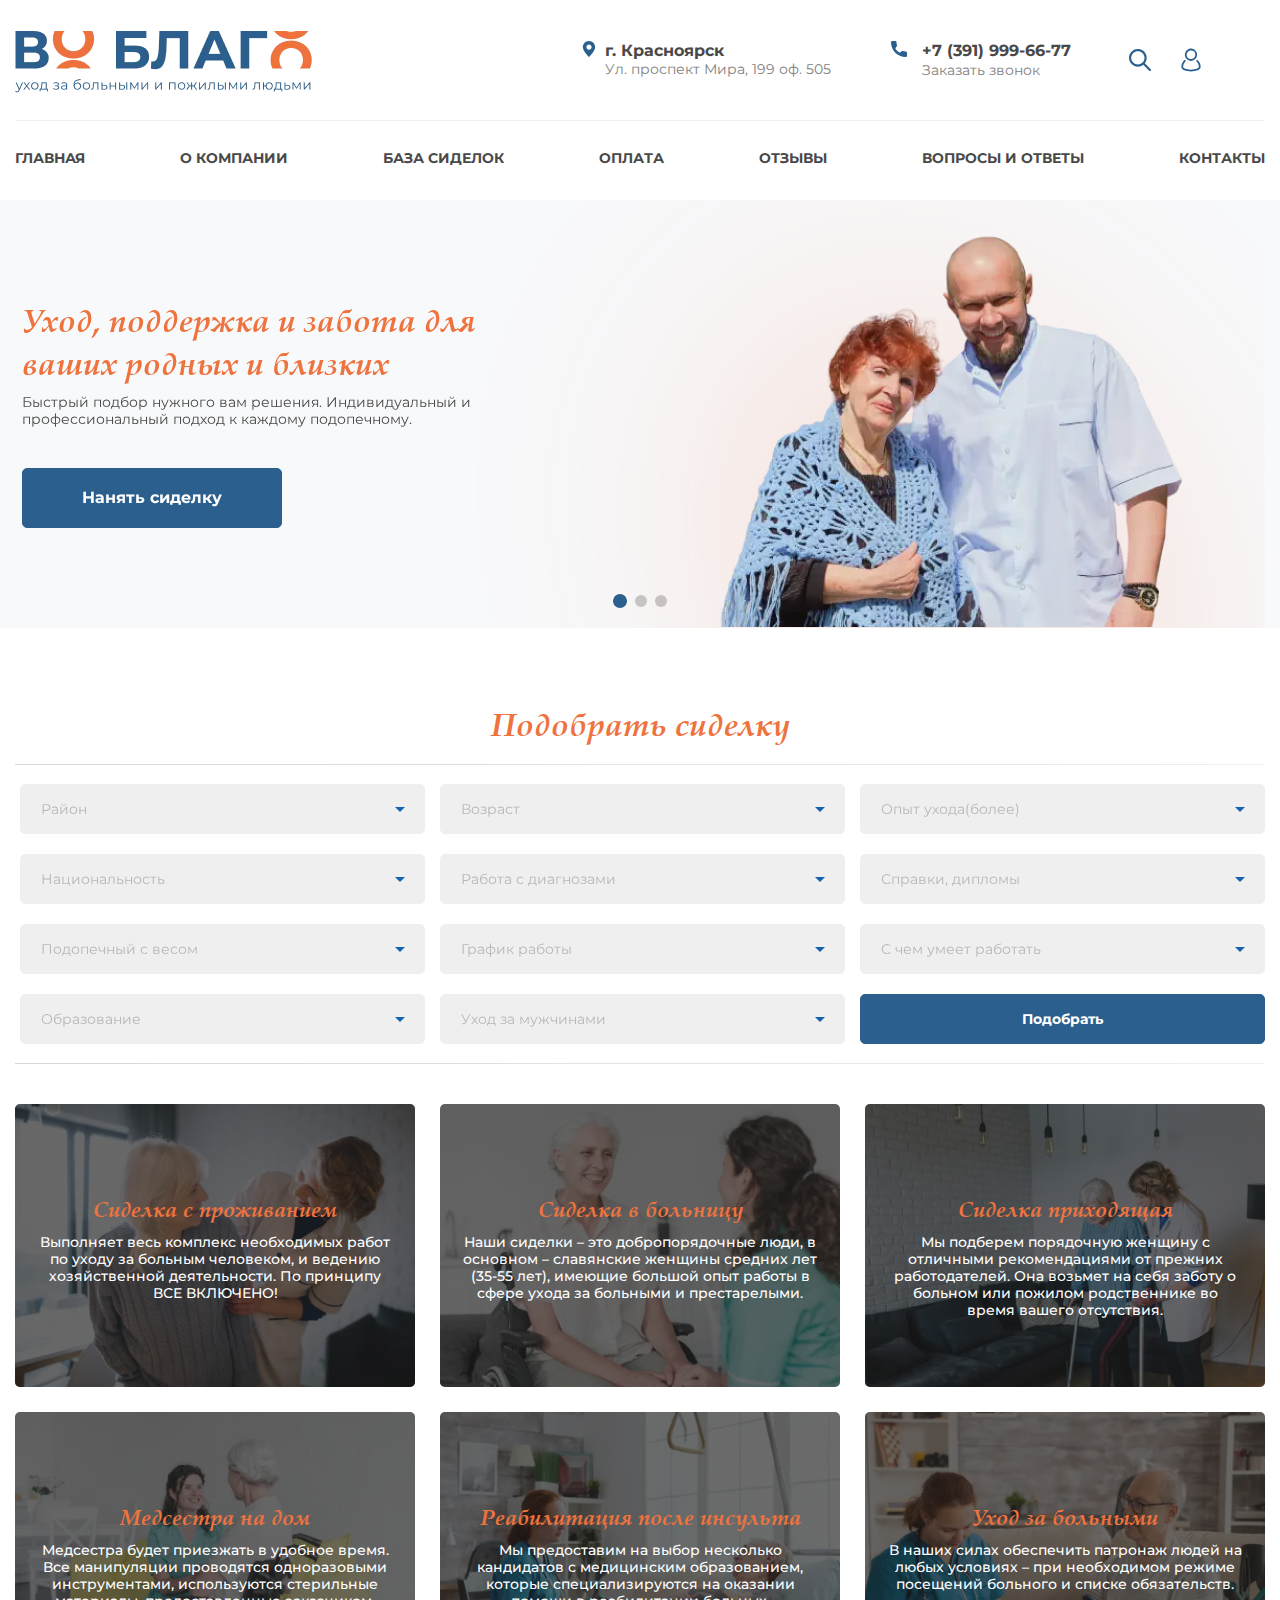
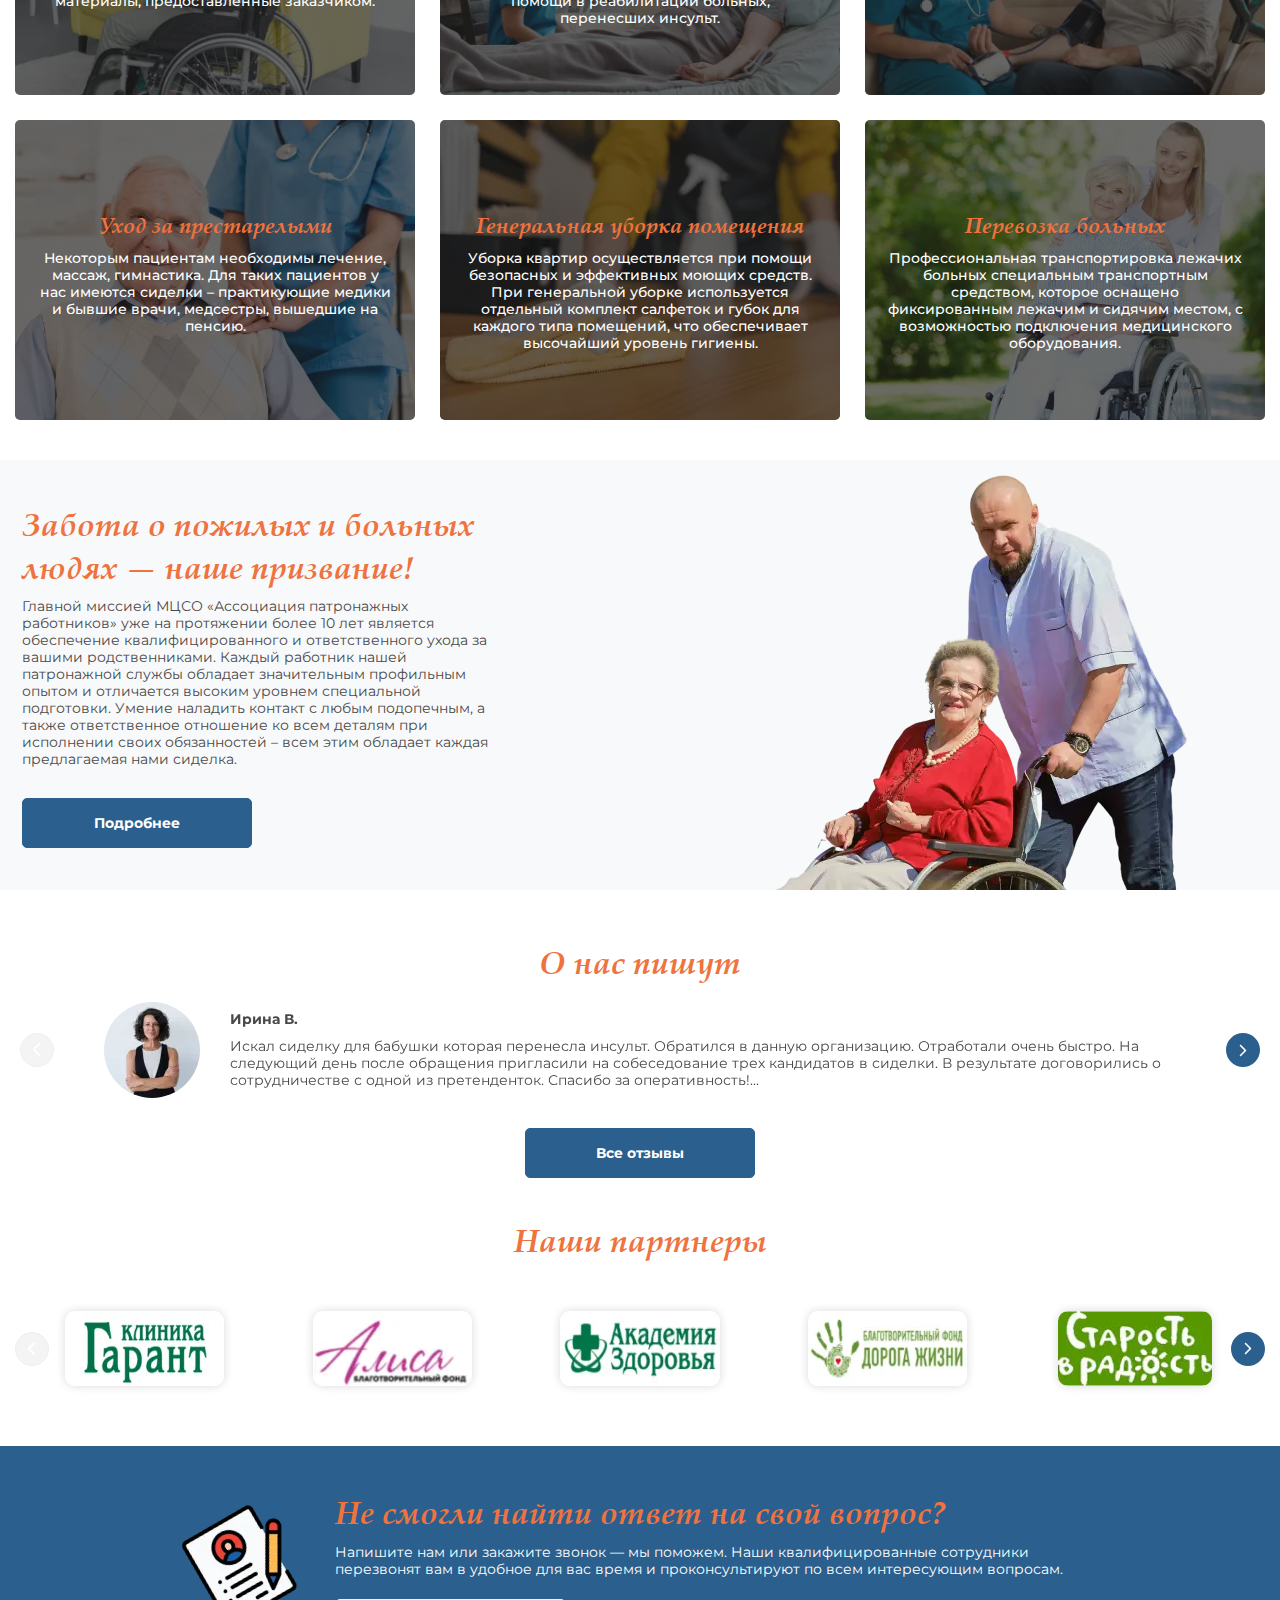
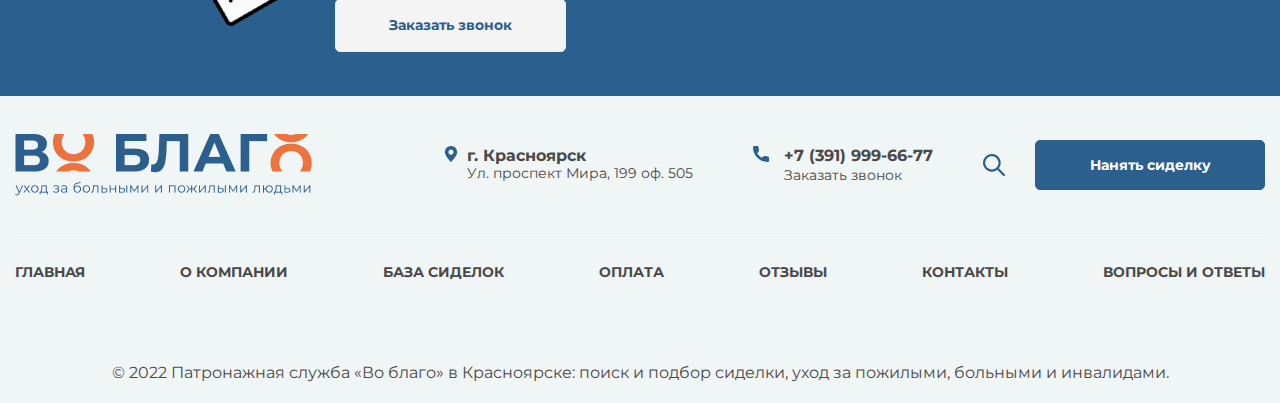
==== commit 1454ed8b: "Add files via upload" ====
--- a/index.html
+++ b/index.html
@@ -6,7 +6,7 @@
 	<meta charset="UTF-8">
 	<meta name="format-detection" content="telephone=no">
 	<!-- <style>body{opacity: 0;}</style> -->
-	<link rel="stylesheet" href="css/style.min.css?_v=20220531101438">
+	<link rel="stylesheet" href="css/style.min.css?_v=20220601110044">
 	<link rel="shortcut icon" href="favicon.ico">
 	<!-- <meta name="robots" content="noindex, nofollow"> -->
 	<meta name="viewport" content="width=device-width, initial-scale=1.0">
@@ -20,7 +20,7 @@
 					<button type="button" class="menu__icon icon-menu"><span></span>
 						<div class="close">Закрыть</div>
 					</button>
-					<a href="#" class="header__logo">
+					<a href="index.html" class="header__logo">
 						<picture><source srcset="img/header/logo.webp" type="image/webp"><img src="img/header/logo.png" alt="Логотип сайта"></picture>
 					</a>
 					<div class="header__feedback">
@@ -30,7 +30,7 @@
 						</div>
 						<div class="header__phone">
 							<img src="img/header/phone.svg" alt="Телефон нашей компании">
-							<p><a href="tel:+73919996677">+7 (391) 999-66-77</a>Заказать звонок</p>
+							<p><a href="tel:+73919996677">+7 (391) 999-66-77</a><button class="js-open-modal" data-modal="2">Заказать звонок</button></p>
 						</div>
 					</div>
 					<div class="header__box">
@@ -40,7 +40,7 @@
 							</a>
 						</div>
 						<div class="header__user">
-							<a href="#">
+							<a href="#" class="js-open-modal" data-modal="4">
 								<img src="img/header/user.svg" alt="Войдите в аккаунт">
 							</a>
 						</div>
@@ -51,13 +51,14 @@
 					<div class="header__menu menu">
 						<nav class="menu__body">
 							<ul class="menu__list">
-								<li class="menu__item"><a href="private-account.html" class="menu__link">Главная</a></li>
-								<li class="menu__item"><a href="#" class="menu__link">О компании</a></li>
+								<li class="menu__item"><a href="index.html" class="menu__link">Главная</a></li>
+								<li class="menu__item"><a href="about.html" class="menu__link">О компании</a></li>
 								<li class="menu__item"><a href="base.html" class="menu__link">База сиделок</a></li>
-								<li class="menu__item"><a href="#" class="menu__link">Оплата</a></li>
-								<li class="menu__item"><a href="#" class="menu__link">Отзывы</a></li>
-								<li class="menu__item"><a href="#" class="menu__link">Вопросы и ответы</a></li>
-								<li class="menu__item"><a href="#" class="menu__link">Контакты</a></li>
+								<li class="menu__item"><a href="payment.html" class="menu__link">Оплата</a></li>
+								<li class="menu__item"><a href="reviews.html" class="menu__link">Отзывы</a></li>
+								<li class="menu__item"><a href="question-answer.html" class="menu__link">Вопросы и ответы</a>
+								</li>
+								<li class="menu__item"><a href="contacts.html" class="menu__link">Контакты</a></li>
 							</ul>
 						</nav>
 					</div>
@@ -654,7 +655,7 @@
 									вопросам.</p>
 							</div>
 							<div class="feedback__button">
-								<a href="#">Заказать звонок</a>
+								<a href="#" class="js-open-modal" data-modal="2">Заказать звонок</a>
 							</div>
 						</div>
 					</div>
@@ -665,7 +666,7 @@
 			<div class="footer__container">
 				<div class="footer__body">
 					<div class="footer__top">
-						<a href="#" class="footer__logo">
+						<a href="index.html" class="footer__logo">
 							<picture><source srcset="img/header/logo.webp" type="image/webp"><img src="img/header/logo.png" alt="Логотип сайты"></picture>
 						</a>
 						<div class="footer__feedback">
@@ -675,7 +676,8 @@
 							</div>
 							<div class="header__phone">
 								<img src="img/header/phone.svg" alt="Телефон нашей компании">
-								<p><a href="tel:+73919996677">+7 (391) 999-66-77</a>Заказать звонок</p>
+								<p><a href="tel:+73919996677">+7 (391)
+										999-66-77</a><button class="js-open-modal" data-modal="2">Заказать звонок</button></p>
 							</div>
 						</div>
 						<div class="footer__search">
@@ -690,14 +692,14 @@
 					<div class="footer__middle">
 						<nav class="footer__menu">
 							<ul class="footer__list">
-								<li class="footer__item"><a href="#" class="footer__link">Главная</a></li>
-								<li class="footer__item"><a href="#" class="footer__link">О компании</a></li>
+								<li class="footer__item"><a href="index.html" class="footer__link">Главная</a></li>
+								<li class="footer__item"><a href="about.html" class="footer__link">О компании</a></li>
 								<li class="footer__item"><a href="base.html" class="footer__link">База сиделок</a></li>
-								<li class="footer__item"><a href="#" class="footer__link">Оплата</a></li>
-								<li class="footer__item"><a href="#" class="footer__link">Отзывы</a></li>
-								<li class="footer__item footer__item_m"><a href="#" class="footer__link">Вопросы и ответы</a>
+								<li class="footer__item"><a href="payment.html" class="footer__link">Оплата</a></li>
+								<li class="footer__item"><a href="reviews.html" class="footer__link">Отзывы</a></li>
+								<li class="footer__item footer__item_m"><a href="question-answer.html" class="footer__link">Вопросы и ответы</a>
 								</li>
-								<li class="footer__item "><a href="#" class="footer__link">Контакты</a></li>
+								<li class="footer__item "><a href="contacts.html" class="footer__link">Контакты</a></li>
 							</ul>
 						</nav>
 					</div>
@@ -720,8 +722,320 @@
 		</div>
 	</div>
 
+
+
+
+	<div class="modal modal-call" data-modal="2">
+		<div class="call__body">
+			<div class="call__title title">
+				<h4>Заказать звонок</h4>
+			</div>
+			<div class="call__form">
+				<div class="call__item">
+					<span>ФИО</span>
+					<input type="text" placeholder="Иванов Иван Иванович">
+				</div>
+				<div class="call__item">
+					<span>Телефон</span>
+					<input type="text" class="tel" placeholder="+7 (999) 555-77-32">
+				</div>
+				<div class="call__radio">
+					<div class="options__item">
+						<input id="yes" checked type="radio" value="yes" name="yesorno" class="options__input">
+						<label for="yes" class="options__label"></label>
+					</div>
+					<span>Я даю согласие на обработку <a href="#">персональных данных</a></span>
+				</div>
+			</div>
+			<div class="call__buttons">
+				<button class="call__send js-open-modal" data-modal="3">
+					<span>Отправить</span>
+					<svg width="18" height="19" viewBox="0 0 18 19" fill="none" xmlns="http://www.w3.org/2000/svg">
+						<g clip-path="url(#clip0_123_2630)">
+							<path d="M11.9336 9.59224L18.0018 13.4285V5.59399L11.9336 9.59224Z" />
+							<path d="M0 5.59399V13.4285L6.06825 9.59224L0 5.59399Z" />
+							<path d="M16.8764 3.3125H1.12641C0.565031 3.3125 0.119531 3.731 0.0351562 4.26988L9.00141 10.1773L17.9677 4.26988C17.8833 3.731 17.4378 3.3125 16.8764 3.3125Z" />
+							<path d="M10.9004 10.2718L9.30853 11.3203C9.21403 11.3821 9.10716 11.4125 8.99916 11.4125C8.89116 11.4125 8.78428 11.3821 8.68978 11.3203L7.09791 10.2706L0.0351562 14.738C0.121781 15.2724 0.565031 15.6875 1.12416 15.6875H16.8742C17.4333 15.6875 17.8765 15.2724 17.9632 14.738L10.9004 10.2718Z" />
+						</g>
+						<defs>
+							<clipPath id="clip0_123_2630">
+								<rect width="18" height="18" transform="translate(0 0.5)" />
+							</clipPath>
+						</defs>
+					</svg>
+				</button>
+				<button class="call__cancel js-modal-close">
+					<span>Отмена</span>
+					<svg width="18" height="19" viewBox="0 0 18 19" fill="none" xmlns="http://www.w3.org/2000/svg">
+						<g clip-path="url(#clip0_123_2646)">
+							<path d="M17.1209 0.500019C17.2948 0.499987 17.4647 0.551516 17.6093 0.648088C17.7539 0.744663 17.8666 0.881941 17.9331 1.04256C17.9996 1.20318 18.017 1.37992 17.9831 1.55044C17.9492 1.72095 17.8654 1.87757 17.7425 2.00049L1.50029 18.2427C1.33545 18.4075 1.11186 18.5001 0.878731 18.5001C0.645599 18.5001 0.422018 18.4075 0.257168 18.2427C0.0923195 18.0778 -0.000291824 17.8542 -0.000291824 17.6211C-0.000291824 17.388 0.0923195 17.1644 0.257168 16.9995L16.4994 0.757364C16.5809 0.675646 16.6778 0.610844 16.7845 0.566681C16.8911 0.522518 17.0055 0.499865 17.1209 0.500019Z" />
+							<path d="M0.878788 0.500019C0.994236 0.499865 1.10858 0.522518 1.21524 0.566681C1.32191 0.610844 1.4188 0.675646 1.50035 0.757364L17.7425 16.9995C17.9074 17.1644 18 17.388 18 17.6211C18 17.8542 17.9074 18.0778 17.7425 18.2427C17.5777 18.4075 17.3541 18.5001 17.121 18.5001C16.8878 18.5001 16.6643 18.4075 16.4994 18.2427L0.257227 2.00049C0.134275 1.87757 0.0505409 1.72095 0.0166149 1.55044C-0.0173111 1.37992 9.53674e-05 1.20318 0.0666313 1.04256C0.133167 0.881941 0.245844 0.744663 0.390409 0.648088C0.534975 0.551516 0.704933 0.499987 0.878788 0.500019Z" />
+						</g>
+						<defs>
+							<clipPath id="clip0_123_2646">
+								<rect width="18" height="18" transform="translate(18 18.5) rotate(-180)" />
+							</clipPath>
+						</defs>
+					</svg>
+
+				</button>
+			</div>
+		</div>
+	</div>
+
+
+
+
+	<div class="modal modal-thanks" data-modal="3">
+		<div class="thanks__body">
+			<div class="thanks__title title">
+				<h3>Спасибо! Мы перезвоним Вам!</h3>
+			</div>
+			<div class="thanks__text">
+				<p>Обратный звонок осуществляется в течении 1 часа</p>
+			</div>
+			<div class="thanks__button">
+				<button class="thanks__button_m js-modal-close">
+					<span>Закрыть</span>
+					<svg width="18" height="19" viewBox="0 0 18 19" fill="none" xmlns="http://www.w3.org/2000/svg">
+						<g clip-path="url(#clip0_123_26465)">
+							<path d="M17.1209 0.500019C17.2948 0.499987 17.4647 0.551516 17.6093 0.648088C17.7539 0.744663 17.8666 0.881941 17.9331 1.04256C17.9996 1.20318 18.017 1.37992 17.9831 1.55044C17.9492 1.72095 17.8654 1.87757 17.7425 2.00049L1.50029 18.2427C1.33545 18.4075 1.11186 18.5001 0.878731 18.5001C0.645599 18.5001 0.422018 18.4075 0.257168 18.2427C0.0923195 18.0778 -0.000291824 17.8542 -0.000291824 17.6211C-0.000291824 17.388 0.0923195 17.1644 0.257168 16.9995L16.4994 0.757364C16.5809 0.675646 16.6778 0.610844 16.7845 0.566681C16.8911 0.522518 17.0055 0.499865 17.1209 0.500019Z" />
+							<path d="M0.878788 0.500019C0.994236 0.499865 1.10858 0.522518 1.21524 0.566681C1.32191 0.610844 1.4188 0.675646 1.50035 0.757364L17.7425 16.9995C17.9074 17.1644 18 17.388 18 17.6211C18 17.8542 17.9074 18.0778 17.7425 18.2427C17.5777 18.4075 17.3541 18.5001 17.121 18.5001C16.8878 18.5001 16.6643 18.4075 16.4994 18.2427L0.257227 2.00049C0.134275 1.87757 0.0505409 1.72095 0.0166149 1.55044C-0.0173111 1.37992 9.53674e-05 1.20318 0.0666313 1.04256C0.133167 0.881941 0.245844 0.744663 0.390409 0.648088C0.534975 0.551516 0.704933 0.499987 0.878788 0.500019Z" />
+						</g>
+						<defs>
+							<clipPath id="clip0_123_26465">
+								<rect width="18" height="18" transform="translate(18 18.5) rotate(-180)" />
+							</clipPath>
+						</defs>
+					</svg>
+				</button>
+			</div>
+		</div>
+	</div>
+
+	<div class="modal modal-user" data-modal="4">
+		<div class="user__body">
+			<div class="user__title title">
+				<h4>Вам необходимо зарегистрироваться приобрести премиум аккаунт</h4>
+			</div>
+			<div class="user__text">
+				<p>Чтобы нанять сиделку и видеть их контакты, Вам необходим премиум аккаунт</p>
+			</div>
+			<div class="call__buttons">
+				<button class="call__send js-open-modal" data-modal="5">
+					<span>Регистрация</span>
+					<svg width="29" height="29" viewBox="0 0 29 29" fill="none" xmlns="http://www.w3.org/2000/svg">
+						<path d="M21.2702 14.6585C21.189 14.5755 21.0921 14.5095 20.9851 14.4644C20.8781 14.4192 20.7632 14.3958 20.6471 14.3955C20.531 14.3951 20.416 14.4179 20.3087 14.4625C20.2015 14.5071 20.1043 14.5726 20.0226 14.6552C19.9409 14.7377 19.8765 14.8357 19.8331 14.9434C19.7897 15.0511 19.7682 15.1664 19.7698 15.2825C19.7714 15.3986 19.7961 15.5132 19.8424 15.6197C19.8888 15.7262 19.9559 15.8223 20.0398 15.9026C20.7821 16.6331 21.3711 17.5045 21.7721 18.4657C22.1731 19.4269 22.3781 20.4585 22.375 21.5C22.375 22.5702 19.3074 24.125 14.5 24.125C9.69271 24.125 6.62504 22.5694 6.62504 21.4982C6.6221 20.4639 6.82434 19.4393 7.22007 18.4836C7.61581 17.528 8.19716 16.6603 8.93049 15.9309C9.01344 15.85 9.0795 15.7535 9.12484 15.6469C9.17019 15.5403 9.19391 15.4258 9.19465 15.3099C9.19538 15.1941 9.17311 15.0793 9.12912 14.9721C9.08513 14.8649 9.02029 14.7676 8.93838 14.6857C8.85647 14.6037 8.75911 14.5389 8.65195 14.4949C8.54479 14.4509 8.42996 14.4287 8.31412 14.4294C8.19828 14.4301 8.08374 14.4539 7.97715 14.4992C7.87055 14.5445 7.77402 14.6106 7.69316 14.6936C6.79665 15.5853 6.08596 16.6461 5.60222 17.8145C5.11849 18.9828 4.87132 20.2355 4.87504 21.5C4.87504 24.3417 9.83367 25.875 14.5 25.875C19.1664 25.875 24.125 24.3417 24.125 21.5C24.1289 20.227 23.8784 18.966 23.3881 17.7911C22.8979 16.6163 22.1778 15.5512 21.2702 14.6585Z" />
+						<path d="M14.5 15.375C15.7114 15.375 16.8956 15.0158 17.9029 14.3428C18.9101 13.6697 19.6952 12.7131 20.1588 11.5939C20.6224 10.4747 20.7436 9.24321 20.5073 8.05507C20.271 6.86694 19.6876 5.77557 18.831 4.91897C17.9744 4.06238 16.8831 3.47903 15.6949 3.24269C14.5068 3.00636 13.2753 3.12765 12.1561 3.59124C11.0369 4.05483 10.0803 4.83988 9.40725 5.84713C8.73422 6.85438 8.375 8.03859 8.375 9.25C8.37688 10.8739 9.02279 12.4307 10.171 13.579C11.3193 14.7272 12.8761 15.3731 14.5 15.375ZM14.5 4.875C15.3653 4.875 16.2112 5.13159 16.9306 5.61232C17.6501 6.09305 18.2108 6.77634 18.542 7.57576C18.8731 8.37519 18.9597 9.25485 18.7909 10.1035C18.6221 10.9522 18.2054 11.7317 17.5936 12.3436C16.9817 12.9554 16.2022 13.3721 15.3535 13.5409C14.5049 13.7097 13.6252 13.6231 12.8258 13.292C12.0263 12.9608 11.3431 12.4001 10.8623 11.6806C10.3816 10.9612 10.125 10.1153 10.125 9.25C10.1264 8.0901 10.5877 6.97809 11.4079 6.15792C12.2281 5.33774 13.3401 4.87637 14.5 4.875Z" />
+					</svg>
+
+				</button>
+				<button class="call__cancel js-modal-close">
+					<span>Закрыть</span>
+					<svg width="18" height="19" viewBox="0 0 18 19" fill="none" xmlns="http://www.w3.org/2000/svg">
+						<g clip-path="url(#clip0_123_26466)">
+							<path d="M17.1209 0.500019C17.2948 0.499987 17.4647 0.551516 17.6093 0.648088C17.7539 0.744663 17.8666 0.881941 17.9331 1.04256C17.9996 1.20318 18.017 1.37992 17.9831 1.55044C17.9492 1.72095 17.8654 1.87757 17.7425 2.00049L1.50029 18.2427C1.33545 18.4075 1.11186 18.5001 0.878731 18.5001C0.645599 18.5001 0.422018 18.4075 0.257168 18.2427C0.0923195 18.0778 -0.000291824 17.8542 -0.000291824 17.6211C-0.000291824 17.388 0.0923195 17.1644 0.257168 16.9995L16.4994 0.757364C16.5809 0.675646 16.6778 0.610844 16.7845 0.566681C16.8911 0.522518 17.0055 0.499865 17.1209 0.500019Z" />
+							<path d="M0.878788 0.500019C0.994236 0.499865 1.10858 0.522518 1.21524 0.566681C1.32191 0.610844 1.4188 0.675646 1.50035 0.757364L17.7425 16.9995C17.9074 17.1644 18 17.388 18 17.6211C18 17.8542 17.9074 18.0778 17.7425 18.2427C17.5777 18.4075 17.3541 18.5001 17.121 18.5001C16.8878 18.5001 16.6643 18.4075 16.4994 18.2427L0.257227 2.00049C0.134275 1.87757 0.0505409 1.72095 0.0166149 1.55044C-0.0173111 1.37992 9.53674e-05 1.20318 0.0666313 1.04256C0.133167 0.881941 0.245844 0.744663 0.390409 0.648088C0.534975 0.551516 0.704933 0.499987 0.878788 0.500019Z" />
+						</g>
+						<defs>
+							<clipPath id="clip0_123_26466">
+								<rect width="18" height="18" transform="translate(18 18.5) rotate(-180)" />
+							</clipPath>
+						</defs>
+					</svg>
+				</button>
+			</div>
+		</div>
+	</div>
+
+	<div class="modal modal-reg" data-modal="5">
+		<div class="tabs">
+			<div class="tabs__nav">
+				<button class="tabs__btn tabs__btn_active">Вход</button>
+				<button class="tabs__btn">Регистрация</button>
+			</div>
+			<div class="tabs__content">
+				<div class="tabs__pane tabs__pane_show">
+					<div class="entry">
+						<div class="entry__body">
+							<div class="entry__box">
+								<div class="entry__item entry__item_m">
+									<div class="entry__name">
+										<span>Почта</span>
+									</div>
+									<input type="text" placeholder="mail@mail.ru">
+								</div>
+								<div class="entry__item entry__item_mm">
+									<div class="entry__name">
+										<span>Пароль</span>
+									</div>
+									<input type="password" class="entry__err" placeholder="**********">
+								</div>
+								<div class="entry__saveme">
+									<div class="options__item">
+										<input id="ye" checked type="radio" value="yes" name="yes" class="options__input">
+										<label for="ye" class="options__label">Запомнить меня</label>
+									</div>
+									<a href="#">Забыли пароль?</a>
+								</div>
+								<div class="call__buttons">
+									<button class="call__send js-open-modal" data-modal="3">
+										<span>Отправить</span>
+										<svg width="18" height="19" viewBox="0 0 18 19" fill="none" xmlns="http://www.w3.org/2000/svg">
+											<g clip-path="url(#clip0_123)">
+												<path d="M11.9336 9.59224L18.0018 13.4285V5.59399L11.9336 9.59224Z" />
+												<path d="M0 5.59399V13.4285L6.06825 9.59224L0 5.59399Z" />
+												<path d="M16.8764 3.3125H1.12641C0.565031 3.3125 0.119531 3.731 0.0351562 4.26988L9.00141 10.1773L17.9677 4.26988C17.8833 3.731 17.4378 3.3125 16.8764 3.3125Z" />
+												<path d="M10.9004 10.2718L9.30853 11.3203C9.21403 11.3821 9.10716 11.4125 8.99916 11.4125C8.89116 11.4125 8.78428 11.3821 8.68978 11.3203L7.09791 10.2706L0.0351562 14.738C0.121781 15.2724 0.565031 15.6875 1.12416 15.6875H16.8742C17.4333 15.6875 17.8765 15.2724 17.9632 14.738L10.9004 10.2718Z" />
+											</g>
+											<defs>
+												<clipPath id="clip0_123">
+													<rect width="18" height="18" transform="translate(0 0.5)" />
+												</clipPath>
+											</defs>
+										</svg>
+									</button>
+									<button class="call__cancel js-modal-close">
+										<span>Отмена</span>
+										<svg width="18" height="19" viewBox="0 0 18 19" fill="none" xmlns="http://www.w3.org/2000/svg">
+											<g clip-path="url(#clip0_12)">
+												<path d="M17.1209 0.500019C17.2948 0.499987 17.4647 0.551516 17.6093 0.648088C17.7539 0.744663 17.8666 0.881941 17.9331 1.04256C17.9996 1.20318 18.017 1.37992 17.9831 1.55044C17.9492 1.72095 17.8654 1.87757 17.7425 2.00049L1.50029 18.2427C1.33545 18.4075 1.11186 18.5001 0.878731 18.5001C0.645599 18.5001 0.422018 18.4075 0.257168 18.2427C0.0923195 18.0778 -0.000291824 17.8542 -0.000291824 17.6211C-0.000291824 17.388 0.0923195 17.1644 0.257168 16.9995L16.4994 0.757364C16.5809 0.675646 16.6778 0.610844 16.7845 0.566681C16.8911 0.522518 17.0055 0.499865 17.1209 0.500019Z" />
+												<path d="M0.878788 0.500019C0.994236 0.499865 1.10858 0.522518 1.21524 0.566681C1.32191 0.610844 1.4188 0.675646 1.50035 0.757364L17.7425 16.9995C17.9074 17.1644 18 17.388 18 17.6211C18 17.8542 17.9074 18.0778 17.7425 18.2427C17.5777 18.4075 17.3541 18.5001 17.121 18.5001C16.8878 18.5001 16.6643 18.4075 16.4994 18.2427L0.257227 2.00049C0.134275 1.87757 0.0505409 1.72095 0.0166149 1.55044C-0.0173111 1.37992 9.53674e-05 1.20318 0.0666313 1.04256C0.133167 0.881941 0.245844 0.744663 0.390409 0.648088C0.534975 0.551516 0.704933 0.499987 0.878788 0.500019Z" />
+											</g>
+											<defs>
+												<clipPath id="clip0_126">
+													<rect width="18" height="18" transform="translate(18 18.5) rotate(-180)" />
+												</clipPath>
+											</defs>
+										</svg>
+
+									</button>
+								</div>
+								<div class="entry__error">
+									<div class="entry__text">
+										<span>Введен неверный логин или пароль. Повторите попытку.</span>
+									</div>
+									<div class="entry__image">
+										<img src="img/modal/error.svg" alt="Ошибка">
+									</div>
+								</div>
+							</div>
+						</div>
+					</div>
+				</div>
+				<div class="tabs__pane">
+					<div class="reg__body">
+						<div class="reg__text reg__text-two reg-text-activ">
+							<p>Чтобы нанять сиделку и/или видеть их контакты, Вам необходимо подключить премиум аккаунт в
+								личном кабинете</p>
+						</div>
+						<div class="reg__text reg__text-one">
+							<p>Для публикации Вашей анкеты на сайте необходимо отредактировать её в личном кабинете и
+								приобрести премиум аккаунт</p>
+						</div>
+						<div class="reg__box">
+							<div class="reg__item">
+								<div class="reg__name">
+									<span>Почта</span>
+								</div>
+								<div class="reg__input">
+									<input type="text" placeholder="mail@mail.ru">
+								</div>
+							</div>
+							<div class="reg__item">
+								<div class="reg__name">
+									<span>Пароль</span>
+								</div>
+								<div class="reg__input">
+									<input type="text" placeholder="**********">
+								</div>
+							</div>
+							<div class="reg__item">
+								<div class="reg__name">
+									<span>Повторите пароль</span>
+								</div>
+								<div class="reg__input reg__warning">
+									<input type="text" placeholder="***">
+									<img class="reg__warning-btn" src="img/modal/closeReg.svg" alt="">
+								</div>
+								<div class="reg__warning">
+									<p>Введено неверное значение</p>
+								</div>
+							</div>
+							<div class="reg__buttons">
+								<button class="reg__btn reg__btn-two">Ищу работу</button>
+								<button class="reg__btn reg__btn-one reg-btn-activ">Ищу сиделку</button>
+							</div>
+							<div class="reg-call__buttons">
+								<button class="reg__send js-open-modal" data-modal="5">
+									<span>Регистрация</span>
+									<svg width="29" height="29" viewBox="0 0 29 29" fill="none" xmlns="http://www.w3.org/2000/svg">
+										<path d="M21.2702 14.6585C21.189 14.5755 21.0921 14.5095 20.9851 14.4644C20.8781 14.4192 20.7632 14.3958 20.6471 14.3955C20.531 14.3951 20.416 14.4179 20.3087 14.4625C20.2015 14.5071 20.1043 14.5726 20.0226 14.6552C19.9409 14.7377 19.8765 14.8357 19.8331 14.9434C19.7897 15.0511 19.7682 15.1664 19.7698 15.2825C19.7714 15.3986 19.7961 15.5132 19.8424 15.6197C19.8888 15.7262 19.9559 15.8223 20.0398 15.9026C20.7821 16.6331 21.3711 17.5045 21.7721 18.4657C22.1731 19.4269 22.3781 20.4585 22.375 21.5C22.375 22.5702 19.3074 24.125 14.5 24.125C9.69271 24.125 6.62504 22.5694 6.62504 21.4982C6.6221 20.4639 6.82434 19.4393 7.22007 18.4836C7.61581 17.528 8.19716 16.6603 8.93049 15.9309C9.01344 15.85 9.0795 15.7535 9.12484 15.6469C9.17019 15.5403 9.19391 15.4258 9.19465 15.3099C9.19538 15.1941 9.17311 15.0793 9.12912 14.9721C9.08513 14.8649 9.02029 14.7676 8.93838 14.6857C8.85647 14.6037 8.75911 14.5389 8.65195 14.4949C8.54479 14.4509 8.42996 14.4287 8.31412 14.4294C8.19828 14.4301 8.08374 14.4539 7.97715 14.4992C7.87055 14.5445 7.77402 14.6106 7.69316 14.6936C6.79665 15.5853 6.08596 16.6461 5.60222 17.8145C5.11849 18.9828 4.87132 20.2355 4.87504 21.5C4.87504 24.3417 9.83367 25.875 14.5 25.875C19.1664 25.875 24.125 24.3417 24.125 21.5C24.1289 20.227 23.8784 18.966 23.3881 17.7911C22.8979 16.6163 22.1778 15.5512 21.2702 14.6585Z" />
+										<path d="M14.5 15.375C15.7114 15.375 16.8956 15.0158 17.9029 14.3428C18.9101 13.6697 19.6952 12.7131 20.1588 11.5939C20.6224 10.4747 20.7436 9.24321 20.5073 8.05507C20.271 6.86694 19.6876 5.77557 18.831 4.91897C17.9744 4.06238 16.8831 3.47903 15.6949 3.24269C14.5068 3.00636 13.2753 3.12765 12.1561 3.59124C11.0369 4.05483 10.0803 4.83988 9.40725 5.84713C8.73422 6.85438 8.375 8.03859 8.375 9.25C8.37688 10.8739 9.02279 12.4307 10.171 13.579C11.3193 14.7272 12.8761 15.3731 14.5 15.375ZM14.5 4.875C15.3653 4.875 16.2112 5.13159 16.9306 5.61232C17.6501 6.09305 18.2108 6.77634 18.542 7.57576C18.8731 8.37519 18.9597 9.25485 18.7909 10.1035C18.6221 10.9522 18.2054 11.7317 17.5936 12.3436C16.9817 12.9554 16.2022 13.3721 15.3535 13.5409C14.5049 13.7097 13.6252 13.6231 12.8258 13.292C12.0263 12.9608 11.3431 12.4001 10.8623 11.6806C10.3816 10.9612 10.125 10.1153 10.125 9.25C10.1264 8.0901 10.5877 6.97809 11.4079 6.15792C12.2281 5.33774 13.3401 4.87637 14.5 4.875Z" />
+									</svg>
+
+								</button>
+								<button class="reg__cancel js-modal-close">
+									<span>Закрыть</span>
+									<svg width="18" height="19" viewBox="0 0 18 19" fill="none" xmlns="http://www.w3.org/2000/svg">
+										<g clip-path="url(#clip0_123_26)">
+											<path d="M17.1209 0.500019C17.2948 0.499987 17.4647 0.551516 17.6093 0.648088C17.7539 0.744663 17.8666 0.881941 17.9331 1.04256C17.9996 1.20318 18.017 1.37992 17.9831 1.55044C17.9492 1.72095 17.8654 1.87757 17.7425 2.00049L1.50029 18.2427C1.33545 18.4075 1.11186 18.5001 0.878731 18.5001C0.645599 18.5001 0.422018 18.4075 0.257168 18.2427C0.0923195 18.0778 -0.000291824 17.8542 -0.000291824 17.6211C-0.000291824 17.388 0.0923195 17.1644 0.257168 16.9995L16.4994 0.757364C16.5809 0.675646 16.6778 0.610844 16.7845 0.566681C16.8911 0.522518 17.0055 0.499865 17.1209 0.500019Z" />
+											<path d="M0.878788 0.500019C0.994236 0.499865 1.10858 0.522518 1.21524 0.566681C1.32191 0.610844 1.4188 0.675646 1.50035 0.757364L17.7425 16.9995C17.9074 17.1644 18 17.388 18 17.6211C18 17.8542 17.9074 18.0778 17.7425 18.2427C17.5777 18.4075 17.3541 18.5001 17.121 18.5001C16.8878 18.5001 16.6643 18.4075 16.4994 18.2427L0.257227 2.00049C0.134275 1.87757 0.0505409 1.72095 0.0166149 1.55044C-0.0173111 1.37992 9.53674e-05 1.20318 0.0666313 1.04256C0.133167 0.881941 0.245844 0.744663 0.390409 0.648088C0.534975 0.551516 0.704933 0.499987 0.878788 0.500019Z" />
+										</g>
+										<defs>
+											<clipPath id="clip0_123_26">
+												<rect width="18" height="18" transform="translate(18 18.5) rotate(-180)" />
+											</clipPath>
+										</defs>
+									</svg>
+								</button>
+							</div>
+						</div>
+					</div>
+				</div>
+			</div>
+		</div>
+	</div>
+
+
+
+
+
+
+
+
+
+
+
+
+
+
+
+
+
+
+
+
+
+
+
+
+
+
+
+
+
+
+
+
+
+
+
+
+
+
 	<div class="overlay js-overlay-modal"></div>
-	<script src="js/app.min.js?_v=20220531101438"></script>
+	<script src="js/app.min.js?_v=20220601110044"></script>
 </body>
 
 </html>--- a/css/style.min.css
+++ b/css/style.min.css
@@ -1 +1 @@
-@charset "UTF-8";@import url(https://fonts.googleapis.com/css?family=Montserrat:regular,500,700,700italic&display=swap);@import url(https://fonts.googleapis.com/css?family=Nunito+Sans:700&display=swap);@font-face{font-family:"Palatino Linotype";font-display:swap;src:url(../fonts/palatino-linotype.woff2) format("woff2"),url(../fonts/palatino-linotype.woff) format("woff");font-weight:400;font-style:normal}*{padding:0;margin:0;border:0}*,:after,:before{-webkit-box-sizing:border-box;box-sizing:border-box}body,html{height:100%;min-width:320px}body{color:#4a4949;line-height:1;font-family:Montserrat;font-size:.875rem;-ms-text-size-adjust:100%;-moz-text-size-adjust:100%;-webkit-text-size-adjust:100%;-webkit-font-smoothing:antialiased;-moz-osx-font-smoothing:grayscale}button,input,textarea{font-family:Montserrat;font-size:inherit}button{cursor:pointer;color:inherit;background-color:inherit}a{color:inherit}a:link,a:visited{text-decoration:none}a:hover{text-decoration:none}ul li{list-style:none}img{vertical-align:top}h1,h2,h3,h4,h5,h6{font-weight:inherit;font-size:inherit}.lock body{overflow:hidden;-ms-touch-action:none;touch-action:none}.wrapper{min-height:100%;display:-webkit-box;display:-ms-flexbox;display:flex;-webkit-box-orient:vertical;-webkit-box-direction:normal;-ms-flex-direction:column;flex-direction:column;overflow:hidden}.wrapper>main{-webkit-box-flex:1;-ms-flex:1 1 auto;flex:1 1 auto}.wrapper>*{min-width:0}[class*=__container]{max-width:91.25rem;-webkit-box-sizing:content-box;box-sizing:content-box;margin:0 auto;padding:0 .9375rem}.overlay{opacity:0;visibility:hidden;position:fixed;top:0;left:0;width:100%;height:100%;background:rgba(32,32,32,.4);z-index:20;-webkit-transition:.3s all;-o-transition:.3s all;transition:.3s all}.modal-search{opacity:0;visibility:hidden;position:fixed;z-index:200;top:0;left:50%;-webkit-transform:translateX(-50%);-ms-transform:translateX(-50%);transform:translateX(-50%);z-index:30;-webkit-box-shadow:0 4px 10px rgba(0,0,0,.25);box-shadow:0 4px 10px rgba(0,0,0,.25);border-radius:0 0 10px 10px;background-color:#fff;max-width:1460px;width:100%;margin:0 auto}.modal-search.active,.overlay.active{opacity:1;visibility:visible}.search__body{padding-top:40px;padding-bottom:25px;padding-left:33px;padding-right:40px}.search__input{position:relative;padding-bottom:5px}.search__input input{width:100%;outline:0;font-size:24px;line-height:29px;color:#818181;padding-right:50px}.search__input::before{content:"";position:absolute;z-index:10;top:-7px;right:20px;width:22px;height:22px;background-image:url(../img/search.svg);background-repeat:no-repeat}.search__input::after{content:"";position:absolute;bottom:0;left:0;width:100%;height:1px;background:#d7d7d7}.choices{position:relative;overflow:hidden;margin-bottom:24px;font-size:16px}.choices:focus{outline:0}.choices:last-child{margin-bottom:0}.choices.is-open{overflow:visible}.choices.is-disabled .choices__inner,.choices.is-disabled .choices__input{background-color:#eaeaea;cursor:not-allowed;-webkit-user-select:none;-moz-user-select:none;-ms-user-select:none;user-select:none}.choices.is-disabled .choices__item{cursor:not-allowed}.choices [hidden]{display:none!important}.choices[data-type*=select-one]{cursor:pointer}.choices[data-type*=select-one] .choices__inner{padding-bottom:7.5px}.choices[data-type*=select-one] .choices__input{display:block;width:100%;padding:10px;border-bottom:1px solid #ddd;background-color:#fff;margin:0}.choices[data-type*=select-one] .choices__button{background-image:url([data-uri]);padding:0;background-size:8px;position:absolute;top:50%;right:0;margin-top:-10px;margin-right:25px;height:20px;width:20px;border-radius:10em;opacity:.25}.choices[data-type*=select-one] .choices__button:focus,.choices[data-type*=select-one] .choices__button:hover{opacity:1}.choices[data-type*=select-one] .choices__button:focus{-webkit-box-shadow:0 0 0 2px #00bcd4;box-shadow:0 0 0 2px #00bcd4}.choices[data-type*=select-one] .choices__item[data-value=""] .choices__button{display:none}.choices[data-type*=select-one]::after{content:"";height:0;width:0;border-style:solid;border-color:#333 transparent transparent transparent;border-width:5px;position:absolute;right:11.5px;top:50%;margin-top:-2.5px;pointer-events:none}.choices[data-type*=select-one].is-open::after{border-color:transparent transparent #333 transparent;margin-top:-7.5px}.choices[data-type*=select-one][dir=rtl]::after{left:11.5px;right:auto}.choices[data-type*=select-one][dir=rtl] .choices__button{right:auto;left:0;margin-left:25px;margin-right:0}.choices[data-type*=select-multiple] .choices__inner,.choices[data-type*=text] .choices__inner{cursor:text}.choices[data-type*=select-multiple] .choices__button,.choices[data-type*=text] .choices__button{position:relative;display:inline-block;margin-top:0;margin-right:-4px;margin-bottom:0;margin-left:8px;padding-left:16px;border-left:1px solid #008fa1;background-image:url([data-uri]);background-size:8px;width:8px;line-height:1;opacity:.75;border-radius:0}.choices[data-type*=select-multiple] .choices__button:focus,.choices[data-type*=select-multiple] .choices__button:hover,.choices[data-type*=text] .choices__button:focus,.choices[data-type*=text] .choices__button:hover{opacity:1}.choices__inner{display:inline-block;vertical-align:top;width:100%;background-color:#f9f9f9;padding:7.5px 7.5px 3.75px;border:1px solid #ddd;border-radius:2.5px;font-size:14px;min-height:44px;overflow:hidden}.is-focused .choices__inner,.is-open .choices__inner{border-color:#b7b7b7}.is-open .choices__inner{border-radius:2.5px 2.5px 0 0}.is-flipped.is-open .choices__inner{border-radius:0 0 2.5px 2.5px}.choices__list{margin:0;padding-left:0;list-style:none}.choices__list--single{display:inline-block;padding:4px 16px 4px 4px;width:100%}[dir=rtl] .choices__list--single{padding-right:4px;padding-left:16px}.choices__list--single .choices__item{width:100%}.choices__list--multiple{display:inline}.choices__list--multiple .choices__item{display:inline-block;vertical-align:middle;border-radius:20px;padding:4px 10px;font-size:12px;font-weight:500;margin-right:3.75px;margin-bottom:3.75px;background-color:#00bcd4;border:1px solid #00a5bb;color:#fff;word-break:break-all;-webkit-box-sizing:border-box;box-sizing:border-box}.choices__list--multiple .choices__item[data-deletable]{padding-right:5px}[dir=rtl] .choices__list--multiple .choices__item{margin-right:0;margin-left:3.75px}.choices__list--multiple .choices__item.is-highlighted{background-color:#00a5bb;border:1px solid #008fa1}.is-disabled .choices__list--multiple .choices__item{background-color:#aaa;border:1px solid #919191}.choices__list--dropdown,.choices__list[aria-expanded]{visibility:hidden;z-index:1;position:absolute;width:100%;background-color:#fff;border:1px solid #ddd;top:100%;margin-top:-1px;border-bottom-left-radius:2.5px;border-bottom-right-radius:2.5px;overflow:hidden;word-break:break-all;will-change:visibility}.is-active.choices__list--dropdown,.is-active.choices__list[aria-expanded]{visibility:visible}.is-open .choices__list--dropdown,.is-open .choices__list[aria-expanded]{border-color:#b7b7b7}.is-flipped .choices__list--dropdown,.is-flipped .choices__list[aria-expanded]{top:auto;bottom:100%;margin-top:0;margin-bottom:-1px;border-radius:.25rem .25rem 0 0}.choices__list--dropdown .choices__list,.choices__list[aria-expanded] .choices__list{position:relative;max-height:300px;overflow:auto;-webkit-overflow-scrolling:touch;will-change:scroll-position}.choices__list--dropdown .choices__item,.choices__list[aria-expanded] .choices__item{position:relative;padding:10px;font-size:14px}[dir=rtl] .choices__list--dropdown .choices__item,[dir=rtl] .choices__list[aria-expanded] .choices__item{text-align:right}.choices__list--dropdown .choices__item--selectable.is-highlighted,.choices__list[aria-expanded] .choices__item--selectable.is-highlighted{background-color:#f2f2f2}.choices__list--dropdown .choices__item--selectable.is-highlighted::after,.choices__list[aria-expanded] .choices__item--selectable.is-highlighted::after{opacity:.5}.choices__item{cursor:default}.choices__item--selectable{cursor:pointer}.choices__item--disabled{cursor:not-allowed;-webkit-user-select:none;-moz-user-select:none;-ms-user-select:none;user-select:none;opacity:.5}.choices__heading{font-weight:600;font-size:12px;padding:10px;border-bottom:1px solid #f7f7f7;color:gray}.choices__button{text-indent:-9999px;-webkit-appearance:none;-moz-appearance:none;appearance:none;border:0;background-color:transparent;background-repeat:no-repeat;background-position:center;cursor:pointer}.choices__button:focus{outline:0}.choices__input{display:inline-block;vertical-align:baseline;background-color:#f9f9f9;font-size:14px;margin-bottom:5px;border:0;border-radius:0;max-width:100%;padding:4px 0 4px 2px}.choices__input:focus{outline:0}[dir=rtl] .choices__input{padding-right:2px;padding-left:0}.choices__placeholder{opacity:.5}[class*=-ibg]{position:relative}[class*=-ibg] img{position:absolute;width:100%;height:100%;top:0;left:0;-o-object-fit:cover;object-fit:cover;-o-object-position:top;object-position:top}[class*=-ibgg]{position:relative}[class*=-ibgg] img{border-radius:10px;position:absolute;width:100%;height:100%;top:0;left:0;-o-object-fit:contain;object-fit:contain;-o-object-position:center;object-position:center}[class*=-ibg_contain] img{-o-object-fit:contain;object-fit:contain}.button-dark-winter{display:-webkit-inline-box;display:-ms-inline-flexbox;display:inline-flex;width:100%;-webkit-box-align:center;-ms-flex-align:center;align-items:center;-webkit-box-pack:center;-ms-flex-pack:center;justify-content:center;background:#2b5f8d;border-radius:5px;padding:15px 53px;border:1px solid #2b5f8d;font-weight:700;font-size:14px;line-height:18px;color:#fff;-webkit-transition:all .3s ease 0s;-o-transition:all .3s ease 0s;transition:all .3s ease 0s}.button-dark-winter:hover{background-color:#fff;color:#2b5f8d}.title{font-family:"Palatino Linotype";font-style:italic;font-weight:700;font-size:32px;line-height:43px;color:#ee733e}.header__body{display:-webkit-box;display:-ms-flexbox;display:flex;-ms-flex-wrap:wrap;flex-wrap:wrap;-webkit-box-align:center;-ms-flex-align:center;align-items:center}.header__logo{padding-top:31px;padding-bottom:27px}.header__logo img{max-width:100%}.header__feedback{display:-webkit-box;display:-ms-flexbox;display:flex}.header__feedback img{max-width:100%}.header__feedback p{font-weight:400;font-size:14px;line-height:17px;color:#818181}.header__adress{display:-webkit-box;display:-ms-flexbox;display:flex;-webkit-box-align:start;-ms-flex-align:start;align-items:flex-start}.header__adress img{margin-right:9px}.header__adress span{font-weight:700;font-size:16px;line-height:20px;display:block;color:#4a4949}.header__phone{display:-webkit-box;display:-ms-flexbox;display:flex;-webkit-box-align:start;-ms-flex-align:start;align-items:flex-start}.header__phone img{margin-right:15px}.header__phone a{font-weight:700;font-size:16px;line-height:20px;display:block;-webkit-transition:all .3s ease 0s;-o-transition:all .3s ease 0s;transition:all .3s ease 0s;color:#4a4949}.header__phone a:hover{text-decoration:underline}.header__box{display:-webkit-box;display:-ms-flexbox;display:flex}.header__box img{max-width:100%}.header__search{padding-top:3px;margin-right:26px}.header__menu{-webkit-box-flex:1;-ms-flex:1 1 100%;flex:1 1 100%;position:relative}.header__menu::before{content:"";position:absolute;top:0;left:0;background-image:-webkit-gradient(linear,right top,left top,from(#efefef),color-stop(100%,#efefef),color-stop(100%,#efefef),color-stop(0,#efefef));background-image:-o-linear-gradient(right,#efefef 0,#efefef 100%,#efefef 100%,#efefef 0);background-image:linear-gradient(to left,#efefef 0,#efefef 100%,#efefef 100%,#efefef 0);position:absolute;height:1px;width:100%}.menu__link{font-weight:700;line-height:17px;text-transform:uppercase;-webkit-transition:all .3s ease 0s;-o-transition:all .3s ease 0s;transition:all .3s ease 0s}.menu__link:hover{text-decoration:underline}.close{opacity:0;visibility:hidden;font-family:"Palatino Linotype";font-style:italic;font-weight:700;font-size:25px;line-height:34px;color:#ee733e;display:inline-block;margin-left:53px;-webkit-transition:all .3s ease 0s;-o-transition:all .3s ease 0s;transition:all .3s ease 0s}.close.menu-open{opacity:1;visibility:visible}.icon-menu{display:none}.footer{background:#f0f5f5}.footer__top{padding-top:38px;padding-bottom:37px;display:-webkit-box;display:-ms-flexbox;display:flex;-webkit-box-align:center;-ms-flex-align:center;align-items:center}.footer__logo img{max-width:100%}.footer__feedback{margin-left:auto;margin-right:144px;display:-webkit-box;display:-ms-flexbox;display:flex}.footer__adress{margin-right:13px}.footer__search{margin-right:30px}.footer__search img{max-width:100%}.footer__button{max-width:230px;width:100%}.footer__middle{padding-top:31px;padding-bottom:32px;margin-bottom:30px;position:relative}.footer__middle::before{content:"";position:absolute;top:0;left:0;background-image:-webkit-gradient(linear,right top,left top,from(#efefef),color-stop(100%,#efefef),color-stop(100%,#efefef),color-stop(0,#efefef));background-image:-o-linear-gradient(right,#efefef 0,#efefef 100%,#efefef 100%,#efefef 0);background-image:linear-gradient(to left,#efefef 0,#efefef 100%,#efefef 100%,#efefef 0);position:absolute;height:1px;width:100%}.footer__middle::after{content:"";position:absolute;bottom:0;left:0;background-image:-webkit-gradient(linear,right top,left top,from(#efefef),color-stop(100%,#efefef),color-stop(100%,#efefef),color-stop(0,#efefef));background-image:-o-linear-gradient(right,#efefef 0,#efefef 100%,#efefef 100%,#efefef 0);background-image:linear-gradient(to left,#efefef 0,#efefef 100%,#efefef 100%,#efefef 0);position:absolute;height:1px;width:100%}.footer__list{display:-webkit-box;display:-ms-flexbox;display:flex;-webkit-box-pack:justify;-ms-flex-pack:justify;justify-content:space-between}.footer__item_m{-webkit-box-ordinal-group:2;-ms-flex-order:1;order:1}.footer__link{font-weight:700;line-height:17px;text-transform:uppercase;color:#4a4949;-webkit-transition:all .3s ease 0s;-o-transition:all .3s ease 0s;transition:all .3s ease 0s;white-space:nowrap}.footer__link:hover{text-decoration:underline}.footer__bottom{font-weight:400;font-size:16px;line-height:20px;color:#4a4949;text-align:center;padding-top:20px;padding-bottom:20px}.top{background:#f8f9fb}.top__slider{position:relative}.top__box{display:-webkit-box;display:-ms-flexbox;display:flex;-webkit-box-align:center;-ms-flex-align:center;align-items:center;-webkit-column-gap:159px;-moz-column-gap:159px;column-gap:159px}.top__content{padding-top:98px;margin-bottom:100px;max-width:483px;margin-left:7px}.top__title{margin-bottom:10px}.top__text{font-weight:400;line-height:17px;margin-bottom:40px}.top__button{max-width:260px;white-space:nowrap}.top__button a{font-size:16px;line-height:18px;padding:20px 60px}.top__image{position:relative;margin-left:auto;margin-right:170px}.top__image img{max-width:100%}.top__image::after{content:"";position:absolute;z-index:-1;top:-50px;right:-80px;width:634px;height:832.18px;background:-o-radial-gradient(50% 50%,50% 50%,#ee723d 0,rgba(238,114,61,0) 100%);background:radial-gradient(50% 50% at 50% 50%,#ee723d 0,rgba(238,114,61,0) 100%);opacity:.25;-webkit-filter:blur(110px);filter:blur(110px);-webkit-transform:rotate(-33.37deg);-ms-transform:rotate(-33.37deg);transform:rotate(-33.37deg)}.swiper-pagination{display:-webkit-box;display:-ms-flexbox;display:flex;-webkit-box-align:center;-ms-flex-align:center;align-items:center;-webkit-box-pack:center;-ms-flex-pack:center;justify-content:center}.swiper-pagination-bullet{width:12px!important;height:12px!important}.swiper-pagination-bullet-active{background:#2b5f8d!important;width:14px!important;height:14px!important}.swiper-horizontal>.swiper-pagination-bullets,.swiper-pagination-bullets.swiper-pagination-horizontal,.swiper-pagination-custom,.swiper-pagination-fraction{bottom:20px!important}.selection__body{padding-top:74px;padding-bottom:40px}.selection__title{font-family:"Palatino Linotype";font-weight:700;font-size:32px;line-height:43px;color:#ee733e;text-align:center;margin-bottom:19px}.selection__selects{position:relative;padding-top:20px;padding-bottom:20px;padding-left:5px;position:relative;display:-webkit-box;display:-ms-flexbox;display:flex;-webkit-column-gap:15px;-moz-column-gap:15px;column-gap:15px;margin-bottom:40px}.selection__selects::after{content:"";position:absolute;top:0;left:0;background-image:-webkit-gradient(linear,right top,left top,from(#efefef),color-stop(100%,#d7d7d7),color-stop(100%,#d7d7d7),color-stop(0,#efefef));background-image:-o-linear-gradient(right,#efefef 0,#d7d7d7 100%,#d7d7d7 100%,#efefef 0);background-image:linear-gradient(to left,#efefef 0,#d7d7d7 100%,#d7d7d7 100%,#efefef 0);height:1px;width:100%}.selection__selects::before{content:"";position:absolute;bottom:0;left:0;background-image:-webkit-gradient(linear,right top,left top,from(#efefef),color-stop(100%,#d7d7d7),color-stop(100%,#d7d7d7),color-stop(0,#efefef));background-image:-o-linear-gradient(right,#efefef 0,#d7d7d7 100%,#d7d7d7 100%,#efefef 0);background-image:linear-gradient(to left,#efefef 0,#d7d7d7 100%,#d7d7d7 100%,#efefef 0);height:1px;width:100%}.selection__row{display:-webkit-box;display:-ms-flexbox;display:flex;-webkit-box-orient:vertical;-webkit-box-direction:normal;-ms-flex-direction:column;flex-direction:column;row-gap:20px;-webkit-box-flex:0;-ms-flex:0 0 230px;flex:0 0 230px}.selection__button a{max-width:230px;width:100%}.selection__cards{position:relative;display:-webkit-box;display:-ms-flexbox;display:flex;-ms-flex-wrap:wrap;flex-wrap:wrap;-webkit-column-gap:58px;-moz-column-gap:58px;column-gap:58px;row-gap:55px}.selection__item{-webkit-box-flex:1;-ms-flex:1 1 30%;flex:1 1 30%;position:relative;background:-webkit-gradient(linear,left bottom,left top,from(rgba(27,27,27,.65)),to(rgba(27,27,27,.65)));background:-o-linear-gradient(bottom,rgba(27,27,27,.65),rgba(27,27,27,.65));background:linear-gradient(0deg,rgba(27,27,27,.65),rgba(27,27,27,.65));border-radius:5px;-webkit-transition:all .3s ease 0s;-o-transition:all .3s ease 0s;transition:all .3s ease 0s}.selection__item:hover{-webkit-box-shadow:0 0 20px rgba(0,0,0,.4);box-shadow:0 0 20px rgba(0,0,0,.4)}.selection__item:hover .selection__link{opacity:1;visibility:visible}.selection__content{padding-top:90px;padding-bottom:41px;padding-right:15px;padding-left:15px;text-align:center;max-width:385px;margin:0 auto;max-height:300px;overflow:hidden}.selection__subtitle{font-family:"Palatino Linotype";font-style:italic;font-weight:700;font-size:22px;line-height:30px;color:#ee733e;margin-bottom:10px;max-width:100%;white-space:nowrap}.selection__text{font-weight:500;font-size:14px;line-height:17px;color:#fff;margin-bottom:10px}.selection__link{-webkit-transition:all .3s ease 0s;-o-transition:all .3s ease 0s;transition:all .3s ease 0s;opacity:0;visibility:hidden;font-weight:700;font-size:14px;line-height:17px;color:#ee723d;text-decoration:underline}.selection__image-ibg{position:absolute;top:0;left:0;width:100%;height:100%;z-index:-1}.selection__image-ibg img{border-radius:5px}.choices__inner{font-weight:400;font-size:14px;line-height:7px;color:#818181;padding-top:17px!important;padding-left:16px!important;padding-bottom:16px!important;padding-right:30px!important;background-color:#efefef!important;border:1px solid #efefef;border-radius:5px!important;white-space:nowrap}.choices[data-type*=select-one]::after{border-color:#1562b1 transparent transparent transparent!important;right:20px}.choices[data-type*=select-one].is-open::after{-webkit-transform:rotate(180deg);-ms-transform:rotate(180deg);transform:rotate(180deg)}.choices__list--dropdown .choices__item--selectable::after,.choices__list[aria-expanded] .choices__item--selectable::after{display:none}.choices__list--dropdown .choices__item--selectable,.choices__list[aria-expanded] .choices__item--selectable{padding-right:10px}.choices__list--dropdown .choices__item--selectable,.choices__list[aria-expanded] .choices__item--selectable{padding-right:15px!important}.mission{background:#f8f9fb;overflow:hidden}.mission__body{display:-webkit-box;display:-ms-flexbox;display:flex;-webkit-box-pack:justify;-ms-flex-pack:justify;justify-content:space-between}.mission__content{padding-top:42px;margin-left:7px;margin-right:93px;position:relative;z-index:10}.mission__title{font-family:"Palatino Linotype";font-style:italic;font-weight:700;font-size:32px;line-height:43px;color:#ee733e;max-width:519px;margin-bottom:10px}.mission__text{font-weight:400;line-height:17px;color:#4a4949;max-width:470px;margin-bottom:30px}.mission__button{max-width:230px;width:100%;position:relative;z-index:100}.mission__image{position:relative;margin-right:193px;-webkit-box-flex:0;-ms-flex:0 0 432px;flex:0 0 432px}.mission__image img{max-width:100%}.mission__image::after{content:"";position:absolute;z-index:-1;top:-100px;right:-80px;width:634px;height:832.18px;background:-o-radial-gradient(50% 50%,50% 50%,#ee723d 0,rgba(238,114,61,0) 100%);background:radial-gradient(50% 50% at 50% 50%,#ee723d 0,rgba(238,114,61,0) 100%);opacity:.25;-webkit-filter:blur(110px);filter:blur(110px);-webkit-transform:rotate(-33.37deg);-ms-transform:rotate(-33.37deg);transform:rotate(-33.37deg)}.reviews__body{padding-top:50px}.reviews__title{text-align:center;margin-bottom:19px}.reviews__slider{position:relative;margin-bottom:30px}.reviews__box{max-width:1219px;margin-left:89px;display:-webkit-box;display:-ms-flexbox;display:flex;-webkit-column-gap:30px;-moz-column-gap:30px;column-gap:30px}.reviews__image{height:96px;-webkit-box-flex:0;-ms-flex:0 0 96px;flex:0 0 96px}.reviews__image img{border-radius:50%;overflow:hidden;max-width:100%}.reviews__content{padding-top:9px}.reviews__name{font-weight:700;line-height:17px;color:#4a4949;margin-bottom:10px}.reviews__text{font-weight:400;line-height:17px;color:#4a4949}.reviews__button{margin:0 auto;max-width:230px;width:100%}.swiper2{overflow:hidden}.swiper-button-prev2{background-image:url(../img/reviews/arrow.svg);width:34px!important;height:34px!important;background-repeat:no-repeat;background-position:center;background-size:9px 19px;position:absolute!important;background-color:#2b5f8d!important;border-radius:50%;top:50%;-webkit-transform:translateY(-50%) rotate(180deg);-ms-transform:translateY(-50%) rotate(180deg);transform:translateY(-50%) rotate(180deg);left:5px}.swiper-button-next2{background-image:url(../img/reviews/arrow.svg);width:34px!important;height:34px!important;background-repeat:no-repeat;background-position:center;background-size:8px 13px;position:absolute!important;top:50%;-webkit-transform:translateY(-50%);-ms-transform:translateY(-50%);transform:translateY(-50%);right:5px;background-color:#2b5f8d!important;border-radius:50%}.swiper-button-prev2::after{display:none!important}.swiper-button-next2::after{display:none!important}.partners__body{padding-top:40px;padding-bottom:50px}.partners__title{text-align:center;margin-bottom:40px}.partners__slider{position:relative}.partners__slide{padding:10px;height:75px}.partners__image{display:-webkit-box;display:-ms-flexbox;display:flex;height:75px;width:100%;-webkit-box-pack:center;-ms-flex-pack:center;justify-content:center;-webkit-box-align:center;-ms-flex-align:center;align-items:center;background:#fff}.partners__image img{-webkit-box-shadow:0 0 10px rgba(0,0,0,.15);box-shadow:0 0 10px rgba(0,0,0,.15);border-radius:10px;max-width:100%;min-height:75px}.partners__box{display:none}.partners__inner{-webkit-box-flex:1;-ms-flex:1 1 45%;flex:1 1 45%;position:relative;-webkit-box-shadow:0 0 10px rgba(0,0,0,.15);box-shadow:0 0 10px rgba(0,0,0,.15);width:215px;height:100px;border-radius:10px}.partners__item-ibgg{position:absolute;top:0;left:0;width:100%;height:100%}.swiper3{overflow:hidden;max-width:1287px;margin:0 auto}.swiper-button-prev3{background-image:url(../img/reviews/arrow.svg);width:34px!important;height:34px!important;background-repeat:no-repeat;background-position:center;background-size:9px 19px;position:absolute!important;background-color:#2b5f8d!important;border-radius:50%;left:0}.swiper-button-next3{background-image:url(../img/reviews/arrow.svg);width:34px!important;height:34px!important;background-repeat:no-repeat;background-position:center;background-size:8px 13px;position:absolute!important;right:0;background-color:#2b5f8d!important;border-radius:50%}.swiper-button-prev3::after{display:none!important}.swiper-button-next3::after{display:none!important}.swiper-button-disabled{background-color:#f4f4f4!important;border:1px solid #efefef!important}.feedback{background:#2b5f8d}.feedback__body{padding-top:44px;padding-bottom:44px;max-width:898px;margin:0 auto;display:-webkit-box;display:-ms-flexbox;display:flex;-webkit-column-gap:23.57px;-moz-column-gap:23.57px;column-gap:23.57px}.feedback__image{margin-top:11px;-webkit-box-flex:0;-ms-flex:0 0 120px;flex:0 0 120px;-webkit-transform:rotate(-15deg);-ms-transform:rotate(-15deg);transform:rotate(-15deg)}.feedback__image img{max-width:100%}.feedback__title{margin-bottom:11px}.feedback__text{font-weight:400;line-height:17px;color:#fff;margin-bottom:21px}.feedback__button a{display:-webkit-inline-box;display:-ms-inline-flexbox;display:inline-flex;-webkit-box-pack:center;-ms-flex-pack:center;justify-content:center;-webkit-box-align:center;-ms-flex-align:center;align-items:center;background:#f4f4f4;border:1px solid #efefef;border-radius:5px;font-weight:700;line-height:17px;color:#2b5f8d;padding:17px 53px;-webkit-transition:all .3s ease 0s;-o-transition:all .3s ease 0s;transition:all .3s ease 0s}.feedback__button a:hover{background:#2b5f8d;color:#efefef}.base__body{display:-webkit-box;display:-ms-flexbox;display:flex;-webkit-column-gap:40px;-moz-column-gap:40px;column-gap:40px;padding-bottom:40px}.base__box{display:-webkit-box;display:-ms-flexbox;display:flex;-ms-flex-wrap:wrap;flex-wrap:wrap;margin-top:2px;-webkit-box-align:center;-ms-flex-align:center;align-items:center}.base__title{margin-top:3px}.base__button{display:none}.base__default{position:relative;z-index:20;margin-right:40px}.base__name{font-weight:700;line-height:17px;margin-right:20px}.base__name_m{display:inline-block}.base__show{position:relative;z-index:19}.base__list{-webkit-column-gap:20px;-moz-column-gap:20px;column-gap:20px;padding-top:22px;padding-bottom:19px;white-space:nowrap;position:relative;width:100%;height:80px}.base__box-inner{position:absolute;top:0;left:-10px;right:-10px;width:100.8%;height:100%;z-index:10;overflow:hidden}.base__box-inner::after{content:"";position:absolute;bottom:0;left:0;width:13px;height:10px;background-color:#fff}.base__inner-box{display:-webkit-box;display:-ms-flexbox;display:flex;-webkit-column-gap:20px;-moz-column-gap:20px;column-gap:20px;overflow-x:auto;scrollbar-color:transparent transparent;-webkit-transition:scrollbar-color 1s;-o-transition:scrollbar-color 1s;transition:scrollbar-color 1s;padding-top:22px;padding-bottom:19px;height:80px}.base__inner-box:hover{scrollbar-color:#888383 transparent}.base__inner-box:not(:hover)::-webkit-scrollbar-thumb{background:0 0}.base__inner-box::-webkit-scrollbar{height:2px!important}.base__inner-box::-webkit-scrollbar-thumb{border-radius:1px;-webkit-transition:background 1s;transition:background 1s;background:rgba(55,79,156,.205)}.base__item{display:none;margin-left:10px}.base__item_btn{display:-webkit-box;display:-ms-flexbox;display:flex;max-width:230px;-webkit-box-align:center;-ms-flex-align:center;align-items:center;-webkit-box-pack:center;-ms-flex-pack:center;justify-content:center;padding-right:12px;padding-left:27px;margin-bottom:15px;background:#2c5f8d;border-radius:50px;-webkit-transition:all .3s ease 0s;-o-transition:all .3s ease 0s;transition:all .3s ease 0s}.base__item_btn:hover{-webkit-box-shadow:0 0 8px 5px rgba(77,130,179,.2);box-shadow:0 0 8px 5px rgba(77,130,179,.2)}.base__item_btn button{display:inline-block}.base__item_btn span{font-weight:700;font-size:14px;line-height:17px;color:#fff;margin-right:11px;position:relative}.base__item_btn span::before{content:"";position:absolute;top:0;right:-10px;width:1px;height:100%;background:#4d82b3;border-radius:3px}.base__item_btn img{max-width:100%;width:100%;max-height:100%;height:100%;padding-top:12px;padding-bottom:12px;padding-right:15px;padding-left:10px;position:relative;z-index:15;cursor:pointer}.base__cards{-webkit-box-flex:1;-ms-flex:1 1 100%;flex:1 1 100%}.base__sort .choices__inner{background-color:#fff!important;border:1px solid #cfcfcf!important;border-radius:10px!important;padding:16px 14px!important;padding-right:48px!important;font-size:14px!important;line-height:8px;color:#4a4949;max-width:177px}.base__sort .choices__placeholder{opacity:1!important}.base__sort .choices[data-type*=select-one]::after{border:none;background-image:url(../img/base/arrow.svg);width:18px;height:8px;background-repeat:no-repeat;right:21px!important;top:48%!important}.base__sort .choices[data-type*=select-one].is-open::after{margin-top:-3px!important;-webkit-transform:rotate(180deg);-ms-transform:rotate(180deg);transform:rotate(180deg)}.base__number-show .choices__inner{background-color:#fff!important;border:1px solid #cfcfcf!important;border-radius:10px!important;padding:16px 14px!important;padding-right:48px!important;font-size:14px!important;line-height:8px;color:#4a4949;max-width:84px}.base__number-show .choices__placeholder{opacity:1!important}.base__number-show .choices[data-type*=select-one]::after{border:none;background-image:url(../img/base/arrow.svg);width:18px;height:8px;background-repeat:no-repeat;right:21px!important;top:48%!important}.base__number-show .choices[data-type*=select-one].is-open::after{margin-top:-3px!important;-webkit-transform:rotate(180deg);-ms-transform:rotate(180deg);transform:rotate(180deg)}.active-base{display:block}.filter{-webkit-box-flex:0;-ms-flex:0 0 312px;flex:0 0 312px;display:block}.filter.filter-activ{display:block}.filter__body{padding:40px;border:1px solid #d7d7d7;border-radius:5px}.filter__title{font-weight:700;font-size:14px;line-height:17px;text-transform:uppercase;color:#4a4949;margin-bottom:40px}.filter__list{display:-webkit-box;display:-ms-flexbox;display:flex;-ms-flex-wrap:wrap;flex-wrap:wrap;row-gap:15px;max-height:902px}.filter__item{-webkit-box-flex:0;-ms-flex:0 0 230px;flex:0 0 230px;height:50px!important}.filter__button{-webkit-box-flex:0;-ms-flex:0 0 230px;flex:0 0 230px}.filter__item .choices__inner{background:#f4f4f4!important;border:1px solid #efefef!important;border-radius:5px!important;font-weight:700;color:#4a4949;max-width:230px}.filter__item .choices__placeholder{font-weight:400!important}.simple-rating{position:relative;font-size:20px;display:inline-block}.simple-rating::before{content:"★★★★★";display:block;letter-spacing:10px}.simple-rating__items{position:absolute;width:100%;height:100%;top:0;left:0;display:-webkit-box;display:-ms-flexbox;display:flex;-webkit-box-orient:horizontal;-webkit-box-direction:reverse;-ms-flex-direction:row-reverse;flex-direction:row-reverse;overflow:hidden}.simple-rating__item{position:absolute;width:0%;height:0%;opacity:0;visibility:hidden;top:0;left:0}.simple-rating__label{-webkit-box-flex:0;-ms-flex:0 0 20%;flex:0 0 20%;height:100%;cursor:pointer;color:#d7d7d7}.simple-rating__label::before{content:"★";display:block;-webkit-transition:color .3s ease 0s;-o-transition:color .3s ease 0s;transition:color .3s ease 0s}.simple-rating__item:checked,.simple-rating__item:checked~.simple-rating__label{color:#ee723d}.simple-rating__label:checked~.simple-rating__label:hover,.simple-rating__label:hover,.simple-rating__label:hover~.simple-rating__label{color:#cf896b}.cards{display:-webkit-box;display:-ms-flexbox;display:flex;-webkit-box-orient:vertical;-webkit-box-direction:normal;-ms-flex-direction:column;flex-direction:column;row-gap:40px}.cards__row{position:relative;z-index:18;display:-webkit-box;display:-ms-flexbox;display:flex;-ms-flex-wrap:wrap;flex-wrap:wrap;padding-top:40px;padding-right:40px;padding-left:37px;padding-bottom:40px;row-gap:19px;-webkit-column-gap:40px;-moz-column-gap:40px;column-gap:40px;border:1px solid #d7d7d7;-webkit-box-shadow:0 0 10px 2px rgba(184,181,181,.5);box-shadow:0 0 10px 2px rgba(184,181,181,.5);border-radius:5px}.cards__avatar{-webkit-box-flex:0;-ms-flex:0 0 10%;flex:0 0 10%}.cards__avatar img{width:110px;height:110px;border-radius:50%;border:2px solid #1562b1}.cards__box{display:-webkit-box;display:-ms-flexbox;display:flex;-ms-flex-wrap:wrap;flex-wrap:wrap;row-gap:21px;-webkit-box-flex:1;-ms-flex:1 1 60%;flex:1 1 60%;-webkit-box-align:center;-ms-flex-align:center;align-items:center}.cards__name{font-weight:700;line-height:17px;text-transform:uppercase;margin-right:20px}.cards__price{font-weight:700;line-height:17px;text-transform:uppercase;color:#ee723d}.cards__inner{margin-left:auto;display:-webkit-box;display:-ms-flexbox;display:flex;-webkit-column-gap:21px;-moz-column-gap:21px;column-gap:21px}.cards__inner span{display:block;padding:10px 20px;font-weight:700;font-size:14px;line-height:17px;color:#fff;background:#ee723d;border-radius:50px}.cards__location{-webkit-box-flex:1;-ms-flex:1 1 100%;flex:1 1 100%;display:-webkit-box;display:-ms-flexbox;display:flex}.cards__location img{margin-right:6px;width:16px;height:16px}.cards__location span{font-weight:700;line-height:17px;margin-right:17px;white-space:nowrap}.cards__location a{font-style:italic;font-weight:700;line-height:17px;color:#ee723d;-webkit-transition:all .3s ease 0s;-o-transition:all .3s ease 0s;transition:all .3s ease 0s;white-space:nowrap}.cards__location a:hover{text-decoration:underline}.cards__work{-webkit-box-flex:1;-ms-flex:1 1 100%;flex:1 1 100%;font-weight:400;line-height:17px;color:#818181}.cards__work span{position:relative}.cards__work span:not(:last-child){margin-right:17px}.cards__work span:not(:last-child)::after{content:"";position:absolute;top:50%;right:-12px;width:2px;height:2px;border-radius:50%;background-color:#818181}.cards__phone{display:none;font-weight:700;line-height:17px;text-transform:uppercase;padding:11px 20px;border:1px solid #ee723d;border-radius:50px;max-width:203px;height:38px;white-space:nowrap}.cards__phone:hover{text-decoration:underline}.cards__phone img{margin-right:10px}.cards__phone_m{display:block}.cards__newloc{-webkit-box-flex:1;-ms-flex:1 1 100%;flex:1 1 100%}.cards__newwork{-webkit-box-flex:1;-ms-flex:1 1 100%;flex:1 1 100%}.cards__newphone{-webkit-box-flex:1;-ms-flex:1 1 100%;flex:1 1 100%}.cards__desc{font-weight:400;line-height:17px;-webkit-box-flex:1;-ms-flex:1 1 100%;flex:1 1 100%;max-width:1020px}.cards__education a{display:-webkit-box;display:-ms-flexbox;display:flex;-webkit-box-align:center;-ms-flex-align:center;align-items:center;-webkit-transition:all .3s ease 0s;-o-transition:all .3s ease 0s;transition:all .3s ease 0s;color:#2c5f8d}.cards__education a:hover span{text-decoration:underline}.cards__education img{width:20px;height:20px;margin-right:10px}.cards__buttons{-webkit-box-flex:1;-ms-flex:1 1 100%;flex:1 1 100%;display:-webkit-box;display:-ms-flexbox;display:flex;-webkit-column-gap:18px;-moz-column-gap:18px;column-gap:18px;white-space:nowrap}.cards__more{-webkit-box-flex:0;-ms-flex:0 1 230px;flex:0 1 230px}.cards__hire{-webkit-box-flex:0;-ms-flex:0 1 230px;flex:0 1 230px}.pagination-base{margin-left:auto;display:-webkit-box;display:-ms-flexbox;display:flex;-webkit-box-align:center;-ms-flex-align:center;align-items:center;-webkit-column-gap:20px;-moz-column-gap:20px;column-gap:20px;font-weight:700;line-height:17px;padding-top:40px}.pagination-base__page:not(:last-child){margin-right:20px}.pagination-base__prev{margin-right:20px;background:#2b5f8d;border:1px solid #2b5f8d;width:34px;height:34px;border-radius:50%;position:relative}.pagination-base__prev::after{content:"";position:absolute;top:40%;left:50%;-webkit-transform:translate(-50%,-50%) rotate(45deg);-ms-transform:translate(-50%,-50%) rotate(45deg);transform:translate(-50%,-50%) rotate(45deg);width:1px;height:8.5px;background-color:#fff;border-radius:1px}.pagination-base__prev::before{content:"";position:absolute;top:60%;left:50%;-webkit-transform:translate(-50%,-50%) rotate(-45deg);-ms-transform:translate(-50%,-50%) rotate(-45deg);transform:translate(-50%,-50%) rotate(-45deg);width:1px;height:8.5px;background-color:#fff;border-radius:1px}.pagination-base__next{background:#2b5f8d;border:1px solid #2b5f8d;width:34px;height:34px;border-radius:50%;position:relative}.pagination-base__next::after{content:"";position:absolute;top:40%;left:50%;-webkit-transform:translate(-50%,-50%) rotate(145deg);-ms-transform:translate(-50%,-50%) rotate(145deg);transform:translate(-50%,-50%) rotate(145deg);width:1px;height:8.5px;background-color:#fff;border-radius:1px}.pagination-base__next::before{content:"";position:absolute;top:60%;left:50%;-webkit-transform:translate(-50%,-50%) rotate(-145deg);-ms-transform:translate(-50%,-50%) rotate(-145deg);transform:translate(-50%,-50%) rotate(-145deg);width:1px;height:8.5px;background-color:#fff;border-radius:1px}.pagination-base__disabled{background:#f4f4f4;border:1px solid #efefef}.pagination-base__disabled::after{background-color:#818181!important}.pagination-base__disabled::before{background-color:#818181!important}.blank__body{padding-bottom:30px}.blank__menu{display:-webkit-box;display:-ms-flexbox;display:flex;-webkit-box-pack:justify;-ms-flex-pack:justify;justify-content:space-between;-webkit-box-align:center;-ms-flex-align:center;align-items:center;-webkit-column-gap:20px;-moz-column-gap:20px;column-gap:20px;margin-bottom:20px}.blank__back{position:relative}.blank__back span{margin-left:54px}.blank__arrow{position:absolute;top:4px;left:0;background:#ee733e;width:34px;height:34px;border-radius:50%;z-index:-1}.blank__arrow img{position:absolute;top:50%;left:50%;-webkit-transform:translate(-50%,-50%);-ms-transform:translate(-50%,-50%);transform:translate(-50%,-50%)}.blank__button span{margin-right:10px}.blank__button a svg{fill:#fff;-webkit-transition:all .3s ease 0s;-o-transition:all .3s ease 0s;transition:all .3s ease 0s}.blank__button:hover svg{fill:#2b5f8d}.blank__card{padding:43px 40px;display:-webkit-box;display:-ms-flexbox;display:flex;border:1px solid #d7d7d7;-webkit-box-shadow:0 0 10px 2px rgba(184,181,181,.5);box-shadow:0 0 10px 2px rgba(184,181,181,.5);border-radius:5px;-webkit-column-gap:40px;-moz-column-gap:40px;column-gap:40px}.blank__image{-webkit-box-flex:0;-ms-flex:0 0 430px;flex:0 0 430px}.blank__image img{max-width:100%;border-radius:35px;border:2px solid #2c5f8d}.blank__image_m{display:none}.blank__box{display:-webkit-box;display:-ms-flexbox;display:flex;-webkit-box-orient:vertical;-webkit-box-direction:normal;-ms-flex-direction:column;flex-direction:column;row-gap:20px}.blank__inner{display:-webkit-box;display:-ms-flexbox;display:flex;-webkit-box-align:center;-ms-flex-align:center;align-items:center;row-gap:10px;-webkit-column-gap:20px;-moz-column-gap:20px;column-gap:20px}.blank__content{-webkit-box-flex:1;-ms-flex:1 1 100%;flex:1 1 100%;display:-webkit-box;display:-ms-flexbox;display:flex;-webkit-box-align:center;-ms-flex-align:center;align-items:center;-ms-flex-wrap:wrap;flex-wrap:wrap;row-gap:10px}.blank__location img{width:16px;height:16px;margin-right:10px}.blank__location span{font-weight:700;line-height:17px;margin-right:20px}.blank__location a{font-style:italic;font-weight:700;line-height:17px;color:#ee723d;-webkit-transition:all .3s ease 0s;-o-transition:all .3s ease 0s;transition:all .3s ease 0s}.blank__location a:hover{text-decoration:underline}.blank__employ_dot{position:relative;margin-right:17px}.blank__employ_dot::after{content:"";position:absolute;top:50%;right:-12px;width:2px;height:2px;border-radius:50%;background-color:#818181}.subtitle{font-weight:700;line-height:17px}.span-fw{font-weight:400;line-height:17px}.chart__body{position:relative;display:-webkit-box;display:-ms-flexbox;display:flex;-webkit-column-gap:40px;-moz-column-gap:40px;column-gap:40px;-ms-flex-wrap:wrap;flex-wrap:wrap}.chart__buttons{-webkit-box-flex:1;-ms-flex:1 1 100%;flex:1 1 100%;display:-webkit-box;display:-ms-flexbox;display:flex;margin-bottom:20px}.chart__inner-box-two{-webkit-box-flex:1;-ms-flex:1 1 600px;flex:1 1 600px}.chart__box-one{border:1px solid #d7d7d7;-webkit-box-shadow:0 0 10px 2px rgba(184,181,181,.5);box-shadow:0 0 10px 2px rgba(184,181,181,.5);border-radius:5px;margin-bottom:40px}.box-one__title{-webkit-box-flex:0;-ms-flex:0 0 750px;flex:0 0 750px;cursor:default;text-align:left}.box-one__cards-block{display:-ms-grid;display:grid;-ms-grid-rows:(49px)[5];grid-template-rows:repeat(5,49px);padding-bottom:40px;padding-right:40px;padding-left:28px;padding-top:13px}.box-one__row{display:-ms-grid;display:grid;-ms-grid-columns:(80px)[8];grid-template-columns:repeat(8,80px)}.box-one__column_bg{background:#f4f4f4;border-top:1px solid #2c5f8d;border-right:1px solid #2c5f8d;font-weight:700;line-height:17px;color:#ee723d;-webkit-box-pack:center;-ms-flex-pack:center;justify-content:center;-webkit-box-align:center;-ms-flex-align:center;align-items:center;padding:8px 22px}.box-one__column_bb{border-bottom:1px solid #2c5f8d}.box-one__column_bl{border-left:1px solid #2c5f8d}.box-one__column_btl{border-radius:5px 0 0 0}.box-one__column_btr{border-radius:0 5px 0 0}.box-one__column_bbl{border-radius:0 0 0 5px}.box-one__column_bbr{border-radius:0 0 5px 0}.box-one__column_time{display:-ms-grid;display:grid;-webkit-box-align:center;-ms-flex-align:center;align-items:center;-webkit-box-pack:end;-ms-flex-pack:end;justify-content:end;padding-right:10px;font-weight:700;line-height:17px}.box-one__column_day{font-weight:700;line-height:17px;display:-ms-grid;display:grid;-webkit-box-pack:center;-ms-flex-pack:center;justify-content:center;-webkit-box-align:end;-ms-flex-align:end;align-items:end;padding-bottom:10px}.box-one__column_dot{position:relative}.box-one__column_dot::after{content:"";position:absolute;top:50%;left:50%;-webkit-transform:translate(-50%,-50%);-ms-transform:translate(-50%,-50%);transform:translate(-50%,-50%);width:10px;height:10px;background:#e1e1e1}.box-two__title{cursor:default;text-align:left}.box-two__cards{padding-right:6px;border:1px solid #d7d7d7;-webkit-box-shadow:0 0 10px 2px rgba(184,181,181,.5);box-shadow:0 0 10px 2px rgba(184,181,181,.5);border-radius:5px;max-width:725px;height:300px}.box-two__cards-box{padding:20px;padding-right:14px;max-width:725px;width:100%;display:-webkit-box;display:-ms-flexbox;display:flex;-ms-flex-wrap:wrap;flex-wrap:wrap;-webkit-column-gap:20px;-moz-column-gap:20px;column-gap:20px;row-gap:20px;max-height:300px;overflow:auto}.box-two__cards-box:hover{scrollbar-color:#ee723d transparent}.box-two__cards-box:not(:hover)::-webkit-scrollbar-thumb{background:0 0}.box-two__cards-box::-webkit-scrollbar{width:3px}.box-two__cards-box::-webkit-scrollbar-thumb{-webkit-transition:background 1s;transition:background 1s;background:#ee723d!important;border-radius:3px}.box-two__cards-box::-webkit-scrollbar-track{margin:5px}.box-two__item{font-weight:700;line-height:17px;padding:10px 15px;border:1px solid #2c5f8d;border-radius:50px}.edit__body{padding-bottom:40px}.edit__top-box{margin-bottom:16px}.edit__box{padding:40px;display:-webkit-box;display:-ms-flexbox;display:flex;-webkit-column-gap:40px;-moz-column-gap:40px;column-gap:40px;border:1px solid #d7d7d7;border-radius:5px;-webkit-box-shadow:0 0 10px 2px rgba(184,181,181,.5);box-shadow:0 0 10px 2px rgba(184,181,181,.5)}.top-box{display:-webkit-box;display:-ms-flexbox;display:flex;-webkit-box-align:center;-ms-flex-align:center;align-items:center}.top-box__button-back{position:relative;display:block}.top-box__button-back::after{content:"";position:absolute;top:50%;-webkit-transform:translateY(-50%);-ms-transform:translateY(-50%);transform:translateY(-50%);left:0;border-radius:50%;width:34px;height:34px;background:#ee733e}.top-box__button-back img{position:absolute;z-index:1;top:50%;-webkit-transform:translateY(-50%);-ms-transform:translateY(-50%);transform:translateY(-50%);left:13px}.top-box__button-back span{margin-left:54px}.top-box__button-save{margin-left:auto;max-width:230px;width:100%;margin-right:20px}.top-box__button-save button span{margin-right:10px}.top-box__button-save button svg{fill:#fff;-webkit-transition:all .3s ease 0s;-o-transition:all .3s ease 0s;transition:all .3s ease 0s}.top-box__button-save button:hover svg{fill:#2b5f8d}.top-box__button-delete{max-width:230px;width:100%;margin-right:20px}.top-box__red{white-space:nowrap;background:#d13227;border-radius:5px;border:1px solid #d13227;padding:15px 29px;font-weight:700;font-size:14px;line-height:17px;color:#fff;display:-webkit-box;display:-ms-flexbox;display:flex;-webkit-box-pack:center;-ms-flex-pack:center;justify-content:center;-webkit-box-align:center;-ms-flex-align:center;align-items:center;height:50px;width:100%;-webkit-transition:all .3s ease 0s;-o-transition:all .3s ease 0s;transition:all .3s ease 0s}.top-box__red span{margin-right:10px}.top-box__red svg{fill:#fff;-webkit-transition:all .3s ease 0s;-o-transition:all .3s ease 0s;transition:all .3s ease 0s;width:26px;height:26px}.top-box__red:hover{color:#d13227;background-color:#fff}.top-box__red:hover svg{fill:#d13227}.top-box__button-exit{max-width:230px;width:100%}.top-box__orange{width:100%;white-space:nowrap;background:#ee723d;border:1px solid #ee723d;border-radius:5px;padding:15px 29px;font-weight:700;font-size:14px;line-height:17px;color:#fff;display:-webkit-box;display:-ms-flexbox;display:flex;-webkit-box-pack:center;-ms-flex-pack:center;justify-content:center;-webkit-box-align:center;-ms-flex-align:center;align-items:center;height:50px;-webkit-transition:all .3s ease 0s;-o-transition:all .3s ease 0s;transition:all .3s ease 0s}.top-box__orange span{margin-right:10px}.top-box__orange svg{fill:#fff;-webkit-transition:all .3s ease 0s;-o-transition:all .3s ease 0s;transition:all .3s ease 0s;width:26px;height:26px}.top-box__orange:hover{color:#ee723d;background-color:#fff}.top-box__orange:hover svg{fill:#ee723d}.preview{-webkit-box-flex:0;-ms-flex:0 0 430px;flex:0 0 430px}.preview__image{max-width:430px;margin-bottom:40px}.preview__image img{border:2px solid #2c5f8d;border-radius:30px;max-width:100%}.preview__load-file{padding-bottom:40px;max-width:230px;margin:0 auto;position:relative;margin-bottom:21px}.preview__load-file::after{content:"";position:absolute;bottom:0;left:0;width:100%;height:1px;background:#d7d7d7;border-radius:3px}.preview__load-file button{white-space:nowrap;padding:15px 40px}.preview__load-file button span{margin-right:10px}.preview__load-file button svg{width:22px;height:22px;fill:#fff;-webkit-transition:all .3s ease 0s;-o-transition:all .3s ease 0s;transition:all .3s ease 0s}.preview__load-file button:hover svg{fill:#2b5f8d}.preview .preview__stars .simple-rating{position:relative;font-size:40px;display:inline-block}.preview .preview__stars .simple-rating::before{content:"★★★★★";display:block;letter-spacing:5px}.preview .simple-rating__items{position:absolute;width:100%;height:100%;top:0;left:0;display:-webkit-box;display:-ms-flexbox;display:flex;-webkit-box-orient:horizontal;-webkit-box-direction:reverse;-ms-flex-direction:row-reverse;flex-direction:row-reverse;overflow:hidden}.preview .simple-rating__item{position:absolute;width:0%;height:0%;opacity:0;visibility:hidden;top:0;left:0}.preview .simple-rating__label{-webkit-box-flex:0;-ms-flex:0 0 20%;flex:0 0 20%;height:100%;cursor:pointer;color:#d7d7d7}.preview .preview__stars .simple-rating__label::before{content:"★";display:block;-webkit-transition:color .3s ease 0s;-o-transition:color .3s ease 0s;transition:color .3s ease 0s;margin-right:5px}.preview .simple-rating__item:checked,.preview .simple-rating__item:checked~.simple-rating__label{color:#ee723d}.preview .simple-rating__label:checked~.simple-rating__label:hover,.preview .simple-rating__label:hover,.preview .simple-rating__label:hover~.simple-rating__label{color:#cf896b}.preview__stars{text-align:center}.preview__stars span{display:block;font-weight:700;line-height:17px;color:#000;margin-bottom:20px}.settings{-webkit-box-flex:0;-ms-flex:0 1 910px;flex:0 1 910px}.settings__box{display:-webkit-box;display:-ms-flexbox;display:flex;-ms-flex-wrap:wrap;flex-wrap:wrap;row-gap:40px}.settings__row{-webkit-box-flex:1;-ms-flex:1 1 100%;flex:1 1 100%;display:-webkit-box;display:-ms-flexbox;display:flex;-webkit-column-gap:20px;-moz-column-gap:20px;column-gap:20px;-webkit-box-align:center;-ms-flex-align:center;align-items:center}.settings__settings-name{-webkit-box-flex:0;-ms-flex:0 0 200px;flex:0 0 200px;font-weight:700;line-height:17px}.settings__settings-name_checkbox{margin-bottom:15px}.settings__input{width:100%;position:relative}.settings__input_img{position:relative;cursor:pointer;opacity:0}.settings__input input{background:#f4f4f4;border:1px solid #efefef;border-radius:5px;width:100%;padding:17px 20px;font-weight:400;line-height:17px;outline:0}.settings__input input:focus{background-color:#fff;border:1px solid #2c5f8d}.settings__input textarea{width:100%;min-height:104px;background:#f4f4f4;border:1px solid #efefef;border-radius:5px;padding:17px 20px;font-weight:400;line-height:17px;resize:none;outline:0}.settings__input textarea:focus{background-color:#fff;border:1px solid #2c5f8d}.settings__input_file{position:relative;background:#f4f4f4;border:1px solid #efefef;border-radius:5px;padding:7.5px 20px;padding-right:55px}.settings__input_file::after{content:"";position:absolute;background-image:url(../img/edit/attach.svg);background-repeat:no-repeat;top:12.5px;right:20px;width:25px;height:25px;z-index:1}.settings__input_file input{position:absolute;top:0;left:0;width:100%;height:100%;opacity:0;z-index:5}.settings__list{display:-webkit-box;display:-ms-flexbox;display:flex;row-gap:5px;-webkit-column-gap:5px;-moz-column-gap:5px;column-gap:5px;-ms-flex-wrap:wrap;flex-wrap:wrap}.settings__item-file{-webkit-box-flex:0;-ms-flex:0 1 auto;flex:0 1 auto;display:-webkit-box;display:-ms-flexbox;display:flex;-webkit-box-align:center;-ms-flex-align:center;align-items:center;padding:5px 15px;background:#fff;border-radius:10px;position:relative;z-index:10}.settings__item-file img{max-width:100%}.settings__item-file span{padding-left:10px;padding-right:20px;position:relative}.settings__item-file span::after{content:"";position:absolute;top:0;right:10px;width:1px;height:100%;background:#f8c2be;border-radius:3px}.settings__close-btn{position:relative;z-index:15;cursor:pointer}.settings__select{display:-webkit-box;display:-ms-flexbox;display:flex;-webkit-column-gap:20px;-moz-column-gap:20px;column-gap:20px;-webkit-box-align:center;-ms-flex-align:center;align-items:center;width:100%}.settings__100{-webkit-box-flex:0;-ms-flex:0 0 100px;flex:0 0 100px}.settings__select-item-78{-webkit-box-flex:0;-ms-flex:0 0 78px;flex:0 0 78px}.settings__select-item-92{-webkit-box-flex:0;-ms-flex:0 0 92px;flex:0 0 92px}.settings__select-item-105{-webkit-box-flex:0;-ms-flex:0 0 105px;flex:0 0 105px}.settings__select-item-97{-webkit-box-flex:0;-ms-flex:0 0 97px;flex:0 0 97px}.settings__radio{display:-webkit-box;display:-ms-flexbox;display:flex;-webkit-box-flex:1;-ms-flex:1 1 100%;flex:1 1 100%}.settings__item{display:-webkit-box;display:-ms-flexbox;display:flex;margin-right:10px;-webkit-box-flex:0;-ms-flex:0 0 46px;flex:0 0 46px}.settings__item input{display:inline-block}.settings__label{display:inline-block}.settings__select .choices{margin-bottom:0!important}.settings__select .choices__list--dropdown .choices__item--selectable,.settings__select .choices__list[aria-expanded] .choices__item--selectable{padding-left:20px}.settings__select .choices__inner{background:#f4f4f4!important}.options__item{margin-right:15px}.options__input{display:none}.options__input:checked+.options__label::after{-webkit-transform:scale(1);-ms-transform:scale(1);transform:scale(1)}.options__label{display:-webkit-inline-box;display:-ms-inline-flexbox;display:inline-flex;font-weight:400;font-size:14px;line-height:17px;-webkit-box-align:center;-ms-flex-align:center;align-items:center;position:relative;cursor:pointer;margin-right:10px}.options__label span{display:block}.options__label::before{content:"";-ms-flex-item-align:start;align-self:flex-start;-webkit-box-flex:0;-ms-flex:0 0 16px;flex:0 0 16px;height:16px;background-color:#f4f4f4;border-radius:50%;margin:0 10px 0 0;border:1px solid #efefef}.options__label::after{-webkit-transition:-webkit-transform .5s ease 0s;transition:-webkit-transform .5s ease 0s;-o-transition:transform .5s ease 0s;transition:transform .5s ease 0s;transition:transform .5s ease 0s,-webkit-transform .5s ease 0s;content:"";position:absolute;top:4px;left:4px;width:8px;height:8px;background-color:#2c5f8d;border-radius:50%;-webkit-transform:scale(0);-ms-transform:scale(0);transform:scale(0)}.settings__btn{background:#f4f4f4;border:1px solid #efefef;border-radius:5px;font-weight:700;line-height:17px;padding:16px 20px;cursor:pointer;-webkit-transition:background-color .2s ease-in;-o-transition:background-color .2s ease-in;transition:background-color .2s ease-in;margin-right:20px}.settings__btn:hover{background:#e7e2e2}.settings__checkbox{width:1px;height:1px;position:absolute;opacity:0;-webkit-appearance:none;-moz-appearance:none;appearance:none}.settings__checkbox:checked+.settings__btn{background:#ee723d;border:1px solid #efefef;color:#fff}.settings__checkbox:checked+.settings__btn:hover{background:#bb6c4b}.chart__choice{padding-top:10px;padding-bottom:40px;font-weight:700;line-height:17px;color:#000}.choice-chart__subtitle{margin-bottom:20px}.choice-chart__box{display:-webkit-box;display:-ms-flexbox;display:flex}.choice-chart__yes-work{padding-left:26px;margin-right:40px;position:relative}.choice-chart__yes-work::before{content:"";position:absolute;top:0;left:0;background:#ee723d;width:16px;height:16px;border-radius:50%}.choice-chart__no-work{padding-left:20px;position:relative}.choice-chart__no-work::before{content:"";position:absolute;top:50%;-webkit-transform:translateY(-50%);-ms-transform:translateY(-50%);transform:translateY(-50%);left:0;background:#e1e1e1;width:10px;height:10px}.chart__box-work{padding-top:10px;padding-bottom:42px;display:-webkit-box;display:-ms-flexbox;display:flex;-webkit-box-align:center;-ms-flex-align:center;align-items:center;-webkit-column-gap:74px;-moz-column-gap:74px;column-gap:74px}.chart__subtitle-work{font-weight:700;line-height:17px;white-space:nowrap;color:#4a4949}.chart__input-work{position:relative;width:100%}.chart__input-work img{position:absolute;top:50%;-webkit-transform:translateY(-50%);-ms-transform:translateY(-50%);transform:translateY(-50%);right:20px;width:24px;height:15px;z-index:10}.inp-img{padding:17px 20px;padding-right:44px;font-weight:400;line-height:17px;border:1px solid #2c5f8d;border-radius:5px;width:100%;outline:0}.private-account__body{margin-bottom:40px}.private-account__menu{display:-webkit-box;display:-ms-flexbox;display:flex;-webkit-box-align:center;-ms-flex-align:center;align-items:center;-webkit-box-pack:justify;-ms-flex-pack:justify;justify-content:space-between;-webkit-column-gap:15px;-moz-column-gap:15px;column-gap:15px;padding-bottom:37px}.private-account__menu_m{max-width:230px;padding:16px 44px}.private-account__cards{display:-webkit-box;display:-ms-flexbox;display:flex;-webkit-column-gap:40px;-moz-column-gap:40px;column-gap:40px;margin-bottom:40px}.private-account__cards-profile{border:1px solid #d7d7d7;-webkit-box-shadow:0 0 10px 2px rgba(184,181,181,.5);box-shadow:0 0 10px 2px rgba(184,181,181,.5);border-radius:5px;padding:40px;-webkit-box-flex:1;-ms-flex:1 1 710px;flex:1 1 710px;display:-webkit-box;display:-ms-flexbox;display:flex;-webkit-column-gap:40px;-moz-column-gap:40px;column-gap:40px}.private-account__image{-webkit-box-flex:0;-ms-flex:0 0 145px;flex:0 0 145px}.private-account__image img{border:2px solid #2c5f8d;border-radius:30px;max-width:100%}.private-account__box{padding-top:14px;display:-webkit-box;display:-ms-flexbox;display:flex;-ms-flex-wrap:wrap;flex-wrap:wrap;-webkit-box-align:center;-ms-flex-align:center;align-items:center;row-gap:20px}.private-account__name{font-weight:700;line-height:17px;text-transform:uppercase;-webkit-box-flex:1;-ms-flex:1 1 auto;flex:1 1 auto}.private-account__years{margin-left:auto}.private-account__years span{max-width:87px;font-weight:700;padding:10px 20px;background:#ee723d;border-radius:50px;line-height:17px;color:#fff;display:-webkit-box;display:-ms-flexbox;display:flex;-webkit-box-align:center;-ms-flex-align:center;align-items:center;-webkit-box-pack:center;-ms-flex-pack:center;justify-content:center}.private-account__location{font-weight:700;line-height:17px}.private-account__location img{max-width:100%;margin-right:10px}.private-account__mail{font-weight:400;line-height:17px}.private-account__mail_m{font-weight:700}.private-account__cards-status{border:1px solid #d7d7d7;-webkit-box-shadow:0 0 10px 2px rgba(184,181,181,.5);box-shadow:0 0 10px 2px rgba(184,181,181,.5);border-radius:5px;padding:40px;-webkit-box-flex:1;-ms-flex:1 1 710px;flex:1 1 710px;display:-webkit-box;display:-ms-flexbox;display:flex;-webkit-column-gap:40px;-moz-column-gap:40px;column-gap:40px;-ms-flex-wrap:wrap;flex-wrap:wrap;row-gap:20px;-webkit-box-align:center;-ms-flex-align:center;align-items:center}.private-account__title-status{display:-webkit-box;display:-ms-flexbox;display:flex;-webkit-column-gap:20px;-moz-column-gap:20px;column-gap:20px;-webkit-box-align:center;-ms-flex-align:center;align-items:center;height:56px}.private-account__subtitle{font-weight:700;line-height:17px;text-transform:uppercase}.private-account__box-status-premium{display:none}.private-account__box-status-premium.avtiv-status{display:-webkit-box;display:-ms-flexbox;display:flex;-webkit-column-gap:20px;-moz-column-gap:20px;column-gap:20px;-webkit-box-align:center;-ms-flex-align:center;align-items:center}.private-account__name-status-premium span{font-weight:700;line-height:17px;text-transform:uppercase;color:#fff;padding:10px 20px;background:#ee723d;border-radius:50px;display:-webkit-box;display:-ms-flexbox;display:flex;-webkit-box-align:center;-ms-flex-align:center;align-items:center;-webkit-box-pack:center;-ms-flex-pack:center;justify-content:center;max-width:120px}.private-account__extend-box-premium{margin-bottom:-12px;text-align:center}.private-account__extend-box-premium a{font-weight:700;font-size:14px;line-height:17px;color:#2c5f8d;display:block;text-decoration:underline;-webkit-transition:all .3s ease 0s;-o-transition:all .3s ease 0s;transition:all .3s ease 0s;margin-bottom:5px}.private-account__extend-box-premium a:hover{color:#4b7eac}.private-account__extend-box-premium span{display:block;font-weight:400;line-height:17px;color:#4a4949}.private-account__cancel-premium{margin-bottom:12px;font-weight:700;font-size:14px;line-height:17px;text-decoration:underline;color:#d13227;-webkit-transition:all .3s ease 0s;-o-transition:all .3s ease 0s;transition:all .3s ease 0s;position:relative;padding-left:20px}.private-account__cancel-premium:hover{color:#a32921}.private-account__cancel-premium::after{content:"";position:absolute;top:0;left:0;width:1px;height:15px;background:#d7d7d7;border-radius:3px}.private-account__box-status-standart{display:none}.private-account__box-status-standart.avtiv-status{display:-webkit-box;display:-ms-flexbox;display:flex;-webkit-column-gap:20px;-moz-column-gap:20px;column-gap:20px}.private-account__name-status-standart span{font-weight:700;line-height:17px;text-transform:uppercase;background:#d7d7d7;border-radius:50px;padding:10px 20px;display:-webkit-box;display:-ms-flexbox;display:flex;-webkit-box-align:center;-ms-flex-align:center;align-items:center;-webkit-box-pack:center;-ms-flex-pack:center;justify-content:center;max-width:160px}.private-account__extend-box-standart{text-align:center}.private-account__extend-box-standart a{font-weight:700;font-size:14px;line-height:17px;color:#ee723d;display:block;text-decoration:underline;-webkit-transition:all .3s ease 0s;-o-transition:all .3s ease 0s;transition:all .3s ease 0s}.private-account__extend-box-standart a:hover{color:#c25a2d}.private-account__extend-box-standart span{display:block;font-weight:400;line-height:17px;color:#4a4949}.private-account__term{-webkit-box-flex:1;-ms-flex:1 1 100%;flex:1 1 100%;font-weight:700;line-height:17px}.private-account__term_m{font-weight:400;display:none}.private-account__term_m.avtiv-status{display:inline-block}.private-account__term_mm{font-weight:400;display:none}.private-account__term_mm.avtiv-status{display:inline-block}.private-account__text{-webkit-box-flex:1;-ms-flex:1 1 100%;flex:1 1 100%;font-weight:700;line-height:17px;color:#4a4949}.private-account__text_m{display:none}.private-account__text_m.avtiv-status{display:block}.private-account__text_ma{display:none}.private-account__text_ma a{color:#ee723d;-webkit-transition:all .3s ease 0s;-o-transition:all .3s ease 0s;transition:all .3s ease 0s}.private-account__text_ma a:hover{color:#c25a2d}.private-account__text_ma.avtiv-status{display:block}.private-account__title{margin-bottom:20px}.item-private-account{display:-webkit-box;display:-ms-flexbox;display:flex;border:1px solid #d7d7d7;-webkit-box-shadow:0 0 10px 2px rgba(184,181,181,.5);box-shadow:0 0 10px 2px rgba(184,181,181,.5);border-radius:5px;padding:40px;-webkit-column-gap:40px;-moz-column-gap:40px;column-gap:40px}.item-private-account:not(:last-child){margin-bottom:40px}.item-private-account__image{-webkit-box-flex:0;-ms-flex:0 0 108px;flex:0 0 108px}.item-private-account__image img{border:2px solid #2c5f8d;border-radius:50%;max-width:100%}.item-private-account__box{display:-webkit-box;display:-ms-flexbox;display:flex;-ms-flex-wrap:wrap;flex-wrap:wrap;-webkit-box-align:center;-ms-flex-align:center;align-items:center;-webkit-column-gap:20px;-moz-column-gap:20px;column-gap:20px;row-gap:20px}.item-private-account__name{font-weight:700;line-height:17px;text-transform:uppercase}.item-private-account__price{font-weight:700;line-height:17px;text-transform:uppercase;color:#ee723d}.item-private-account__how{font-weight:700;line-height:17px;color:#ee723d}.item-private-account__expirience{margin-left:auto;display:-webkit-box;display:-ms-flexbox;display:flex;-webkit-column-gap:20px;-moz-column-gap:20px;column-gap:20px}.item-private-account__expirience span{font-weight:700;line-height:17px;color:#fff;padding:10px 20px;background:#ee723d;border-radius:50px;display:-webkit-box;display:-ms-flexbox;display:flex;-webkit-box-align:center;-ms-flex-align:center;align-items:center;-webkit-box-pack:center;-ms-flex-pack:center;justify-content:center}.item-private-account__location{-webkit-box-flex:1;-ms-flex:1 1 100%;flex:1 1 100%}.item-private-account__location img{max-width:100%}.item-private-account__location span{font-weight:700;line-height:17px;padding-left:10px;padding-right:20px}.item-private-account__location a{font-style:italic;font-weight:700;line-height:17px;-webkit-text-decoration-line:underline;text-decoration-line:underline;color:#ee723d;-webkit-transition:all .3s ease 0s;-o-transition:all .3s ease 0s;transition:all .3s ease 0s}.item-private-account__location a:hover{color:#c05a2e}.item-private-account__work{-webkit-box-flex:1;-ms-flex:1 1 100%;flex:1 1 100%}.item-private-account__stars .simple-rating{font-size:40px}.item-private-account__stars .simple-rating::before{content:"★★★★★";display:block}.item-private-account__stars .simple-rating__label::before{content:"★";display:block;-webkit-transition:color .3s ease 0s;-o-transition:color .3s ease 0s;transition:color .3s ease 0s}.edit-account__body{margin-bottom:40px}.edit-account__box{display:-webkit-box;display:-ms-flexbox;display:flex;padding:40px;border:1px solid #d7d7d7;border-radius:5px;-webkit-box-shadow:0 0 10px 2px rgba(184,181,181,.5);box-shadow:0 0 10px 2px rgba(184,181,181,.5);-webkit-column-gap:40px;-moz-column-gap:40px;column-gap:40px}.edit-account__preview{-webkit-box-flex:0;-ms-flex:0 0 246px;flex:0 0 246px}.edit-account__settings{display:-webkit-box;display:-ms-flexbox;display:flex;-ms-flex-wrap:wrap;flex-wrap:wrap;row-gap:40px}.preview-edit-account__image{margin-bottom:40px}.preview-edit-account__image img{border:2px solid #2c5f8d;border-radius:30px;max-width:100%}.preview-edit-account__button{margin-bottom:40px}.preview-edit-account__button button{padding:12px 25px}.preview-edit-account__subtitle{font-weight:700;line-height:17px;text-transform:uppercase;color:#4a4949;text-align:center;margin-bottom:20px}.preview-edit-account__standart{text-align:center;margin-bottom:37px}.preview-edit-account__standart button{display:-webkit-box;display:-ms-flexbox;display:flex;-webkit-box-align:center;-ms-flex-align:center;align-items:center;-webkit-box-pack:center;-ms-flex-pack:center;justify-content:center;padding:10px 20px;background:#d7d7d7;border-radius:50px;font-weight:700;line-height:17px;text-transform:uppercase;margin:0 auto}.preview-edit-account__box{text-align:center}.preview-edit-account__box a{font-weight:700;font-size:14px;line-height:17px;text-decoration:underline;color:#ee723d;display:block;margin-bottom:5px}.preview-edit-account__box span{font-weight:400;line-height:17px}.settings-edit-account__item{display:-webkit-box;display:-ms-flexbox;display:flex;-webkit-column-gap:20px;-moz-column-gap:20px;column-gap:20px;-webkit-box-flex:1;-ms-flex:1 1 100%;flex:1 1 100%;-webkit-box-align:center;-ms-flex-align:center;align-items:center}.settings-edit-account__name{font-weight:700;line-height:17px;-webkit-box-flex:0;-ms-flex:0 0 200px;flex:0 0 200px}.settings-edit-account__input{-webkit-box-flex:1;-ms-flex:1 1 874px;flex:1 1 874px}.settings-edit-account__input input{padding:15px 10px;background:#f4f4f4;border:1px solid #efefef;border-radius:5px;max-width:100%;width:100%;outline:0}.settings-edit-account__input input:focus{background:#fff;border:1px solid #2c5f8d;border-radius:5px}@font-face{font-family:swiper-icons;src:url("data:application/font-woff;charset=utf-8;base64, [base64]//wADZ2x5ZgAAAywAAADMAAAD2MHtryVoZWFkAAABbAAAADAAAAA2E2+eoWhoZWEAAAGcAAAAHwAAACQC9gDzaG10eAAAAigAAAAZAAAArgJkABFsb2NhAAAC0AAAAFoAAABaFQAUGG1heHAAAAG8AAAAHwAAACAAcABAbmFtZQAAA/gAAAE5AAACXvFdBwlwb3N0AAAFNAAAAGIAAACE5s74hXjaY2BkYGAAYpf5Hu/j+W2+MnAzMYDAzaX6QjD6/4//Bxj5GA8AuRwMYGkAPywL13jaY2BkYGA88P8Agx4j+/8fQDYfA1AEBWgDAIB2BOoAeNpjYGRgYNBh4GdgYgABEMnIABJzYNADCQAACWgAsQB42mNgYfzCOIGBlYGB0YcxjYGBwR1Kf2WQZGhhYGBiYGVmgAFGBiQQkOaawtDAoMBQxXjg/wEGPcYDDA4wNUA2CCgwsAAAO4EL6gAAeNpj2M0gyAACqxgGNWBkZ2D4/wMA+xkDdgAAAHjaY2BgYGaAYBkGRgYQiAHyGMF8FgYHIM3DwMHABGQrMOgyWDLEM1T9/w8UBfEMgLzE////P/5//f/V/xv+r4eaAAeMbAxwIUYmIMHEgKYAYjUcsDAwsLKxc3BycfPw8jEQA/[base64]/uznmfPFBNODM2K7MTQ45YEAZqGP81AmGGcF3iPqOop0r1SPTaTbVkfUe4HXj97wYE+yNwWYxwWu4v1ugWHgo3S1XdZEVqWM7ET0cfnLGxWfkgR42o2PvWrDMBSFj/IHLaF0zKjRgdiVMwScNRAoWUoH78Y2icB/yIY09An6AH2Bdu/UB+yxopYshQiEvnvu0dURgDt8QeC8PDw7Fpji3fEA4z/PEJ6YOB5hKh4dj3EvXhxPqH/SKUY3rJ7srZ4FZnh1PMAtPhwP6fl2PMJMPDgeQ4rY8YT6Gzao0eAEA409DuggmTnFnOcSCiEiLMgxCiTI6Cq5DZUd3Qmp10vO0LaLTd2cjN4fOumlc7lUYbSQcZFkutRG7g6JKZKy0RmdLY680CDnEJ+UMkpFFe1RN7nxdVpXrC4aTtnaurOnYercZg2YVmLN/d/gczfEimrE/fs/bOuq29Zmn8tloORaXgZgGa78yO9/cnXm2BpaGvq25Dv9S4E9+5SIc9PqupJKhYFSSl47+Qcr1mYNAAAAeNptw0cKwkAAAMDZJA8Q7OUJvkLsPfZ6zFVERPy8qHh2YER+3i/BP83vIBLLySsoKimrqKqpa2hp6+jq6RsYGhmbmJqZSy0sraxtbO3sHRydnEMU4uR6yx7JJXveP7WrDycAAAAAAAH//wACeNpjYGRgYOABYhkgZgJCZgZNBkYGLQZtIJsFLMYAAAw3ALgAeNolizEKgDAQBCchRbC2sFER0YD6qVQiBCv/H9ezGI6Z5XBAw8CBK/m5iQQVauVbXLnOrMZv2oLdKFa8Pjuru2hJzGabmOSLzNMzvutpB3N42mNgZGBg4GKQYzBhYMxJLMlj4GBgAYow/P/PAJJhLM6sSoWKfWCAAwDAjgbRAAB42mNgYGBkAIIbCZo5IPrmUn0hGA0AO8EFTQAA");font-weight:400;font-style:normal}:root{--swiper-theme-color:#007aff}.swiper{margin-left:auto;margin-right:auto;position:relative;overflow:hidden;list-style:none;padding:0;z-index:1}.swiper-vertical>.swiper-wrapper{-webkit-box-orient:vertical;-webkit-box-direction:normal;-ms-flex-direction:column;flex-direction:column}.swiper-wrapper{position:relative;width:100%;height:100%;z-index:1;display:-webkit-box;display:-ms-flexbox;display:flex;-webkit-transition-property:-webkit-transform;transition-property:-webkit-transform;-o-transition-property:transform;transition-property:transform;transition-property:transform,-webkit-transform;-webkit-box-sizing:content-box;box-sizing:content-box}.swiper-android .swiper-slide,.swiper-wrapper{-webkit-transform:translate3d(0,0,0);transform:translate3d(0,0,0)}.swiper-pointer-events{-ms-touch-action:pan-y;touch-action:pan-y}.swiper-pointer-events.swiper-vertical{-ms-touch-action:pan-x;touch-action:pan-x}.swiper-slide{-ms-flex-negative:0;flex-shrink:0;width:100%;height:100%;position:relative;-webkit-transition-property:-webkit-transform;transition-property:-webkit-transform;-o-transition-property:transform;transition-property:transform;transition-property:transform,-webkit-transform}.swiper-slide-invisible-blank{visibility:hidden}.swiper-autoheight,.swiper-autoheight .swiper-slide{height:auto}.swiper-autoheight .swiper-wrapper{-webkit-box-align:start;-ms-flex-align:start;align-items:flex-start;-webkit-transition-property:height,-webkit-transform;transition-property:height,-webkit-transform;-o-transition-property:transform,height;transition-property:transform,height;transition-property:transform,height,-webkit-transform}.swiper-3d,.swiper-3d.swiper-css-mode .swiper-wrapper{-webkit-perspective:1200px;perspective:1200px}.swiper-3d .swiper-cube-shadow,.swiper-3d .swiper-slide,.swiper-3d .swiper-slide-shadow,.swiper-3d .swiper-slide-shadow-bottom,.swiper-3d .swiper-slide-shadow-left,.swiper-3d .swiper-slide-shadow-right,.swiper-3d .swiper-slide-shadow-top,.swiper-3d .swiper-wrapper{-webkit-transform-style:preserve-3d;transform-style:preserve-3d}.swiper-3d .swiper-slide-shadow,.swiper-3d .swiper-slide-shadow-bottom,.swiper-3d .swiper-slide-shadow-left,.swiper-3d .swiper-slide-shadow-right,.swiper-3d .swiper-slide-shadow-top{position:absolute;left:0;top:0;width:100%;height:100%;pointer-events:none;z-index:10}.swiper-3d .swiper-slide-shadow{background:rgba(0,0,0,.15)}.swiper-3d .swiper-slide-shadow-left{background-image:-webkit-gradient(linear,right top,left top,from(rgba(0,0,0,.5)),to(rgba(0,0,0,0)));background-image:-o-linear-gradient(right,rgba(0,0,0,.5),rgba(0,0,0,0));background-image:linear-gradient(to left,rgba(0,0,0,.5),rgba(0,0,0,0))}.swiper-3d .swiper-slide-shadow-right{background-image:-webkit-gradient(linear,left top,right top,from(rgba(0,0,0,.5)),to(rgba(0,0,0,0)));background-image:-o-linear-gradient(left,rgba(0,0,0,.5),rgba(0,0,0,0));background-image:linear-gradient(to right,rgba(0,0,0,.5),rgba(0,0,0,0))}.swiper-3d .swiper-slide-shadow-top{background-image:-webkit-gradient(linear,left bottom,left top,from(rgba(0,0,0,.5)),to(rgba(0,0,0,0)));background-image:-o-linear-gradient(bottom,rgba(0,0,0,.5),rgba(0,0,0,0));background-image:linear-gradient(to top,rgba(0,0,0,.5),rgba(0,0,0,0))}.swiper-3d .swiper-slide-shadow-bottom{background-image:-webkit-gradient(linear,left top,left bottom,from(rgba(0,0,0,.5)),to(rgba(0,0,0,0)));background-image:-o-linear-gradient(top,rgba(0,0,0,.5),rgba(0,0,0,0));background-image:linear-gradient(to bottom,rgba(0,0,0,.5),rgba(0,0,0,0))}.swiper-css-mode>.swiper-wrapper{overflow:auto;scrollbar-width:none;-ms-overflow-style:none}.swiper-css-mode>.swiper-wrapper::-webkit-scrollbar{display:none}.swiper-css-mode>.swiper-wrapper>.swiper-slide{scroll-snap-align:start start}.swiper-horizontal.swiper-css-mode>.swiper-wrapper{-ms-scroll-snap-type:x mandatory;scroll-snap-type:x mandatory}.swiper-vertical.swiper-css-mode>.swiper-wrapper{-ms-scroll-snap-type:y mandatory;scroll-snap-type:y mandatory}.swiper-centered>.swiper-wrapper::before{content:"";-ms-flex-negative:0;flex-shrink:0;-webkit-box-ordinal-group:10000;-ms-flex-order:9999;order:9999}.swiper-centered.swiper-horizontal>.swiper-wrapper>.swiper-slide:first-child{-webkit-margin-start:var(--swiper-centered-offset-before);margin-inline-start:var(--swiper-centered-offset-before)}.swiper-centered.swiper-horizontal>.swiper-wrapper::before{height:100%;min-height:1px;width:var(--swiper-centered-offset-after)}.swiper-centered.swiper-vertical>.swiper-wrapper>.swiper-slide:first-child{-webkit-margin-before:var(--swiper-centered-offset-before);margin-block-start:var(--swiper-centered-offset-before)}.swiper-centered.swiper-vertical>.swiper-wrapper::before{width:100%;min-width:1px;height:var(--swiper-centered-offset-after)}.swiper-centered>.swiper-wrapper>.swiper-slide{scroll-snap-align:center center}.swiper-virtual.swiper-css-mode .swiper-wrapper::after{content:"";position:absolute;left:0;top:0;pointer-events:none}.swiper-virtual.swiper-css-mode.swiper-horizontal .swiper-wrapper::after{height:1px;width:var(--swiper-virtual-size)}.swiper-virtual.swiper-css-mode.swiper-vertical .swiper-wrapper::after{width:1px;height:var(--swiper-virtual-size)}:root{--swiper-navigation-size:44px}.swiper-button-next,.swiper-button-prev{position:absolute;top:50%;width:calc(var(--swiper-navigation-size)/ 44 * 27);height:var(--swiper-navigation-size);margin-top:calc(0px - var(--swiper-navigation-size)/ 2);z-index:10;cursor:pointer;display:-webkit-box;display:-ms-flexbox;display:flex;-webkit-box-align:center;-ms-flex-align:center;align-items:center;-webkit-box-pack:center;-ms-flex-pack:center;justify-content:center;color:var(--swiper-navigation-color,var(--swiper-theme-color))}.swiper-button-next.swiper-button-disabled,.swiper-button-prev.swiper-button-disabled{opacity:.35;cursor:auto;pointer-events:none}.swiper-button-next:after,.swiper-button-prev:after{font-family:swiper-icons;font-size:var(--swiper-navigation-size);text-transform:none!important;letter-spacing:0;text-transform:none;font-variant:initial;line-height:1}.swiper-button-prev,.swiper-rtl .swiper-button-next{left:10px;right:auto}.swiper-button-prev:after,.swiper-rtl .swiper-button-next:after{content:"prev"}.swiper-button-next,.swiper-rtl .swiper-button-prev{right:10px;left:auto}.swiper-button-next:after,.swiper-rtl .swiper-button-prev:after{content:"next"}.swiper-button-lock{display:none}.swiper-pagination{position:absolute;text-align:center;-webkit-transition:.3s opacity;-o-transition:.3s opacity;transition:.3s opacity;-webkit-transform:translate3d(0,0,0);transform:translate3d(0,0,0);z-index:10}.swiper-pagination.swiper-pagination-hidden{opacity:0}.swiper-horizontal>.swiper-pagination-bullets,.swiper-pagination-bullets.swiper-pagination-horizontal,.swiper-pagination-custom,.swiper-pagination-fraction{bottom:10px;left:0;width:100%}.swiper-pagination-bullets-dynamic{overflow:hidden;font-size:0}.swiper-pagination-bullets-dynamic .swiper-pagination-bullet{-webkit-transform:scale(.33);-ms-transform:scale(.33);transform:scale(.33);position:relative}.swiper-pagination-bullets-dynamic .swiper-pagination-bullet-active{-webkit-transform:scale(1);-ms-transform:scale(1);transform:scale(1)}.swiper-pagination-bullets-dynamic .swiper-pagination-bullet-active-main{-webkit-transform:scale(1);-ms-transform:scale(1);transform:scale(1)}.swiper-pagination-bullets-dynamic .swiper-pagination-bullet-active-prev{-webkit-transform:scale(.66);-ms-transform:scale(.66);transform:scale(.66)}.swiper-pagination-bullets-dynamic .swiper-pagination-bullet-active-prev-prev{-webkit-transform:scale(.33);-ms-transform:scale(.33);transform:scale(.33)}.swiper-pagination-bullets-dynamic .swiper-pagination-bullet-active-next{-webkit-transform:scale(.66);-ms-transform:scale(.66);transform:scale(.66)}.swiper-pagination-bullets-dynamic .swiper-pagination-bullet-active-next-next{-webkit-transform:scale(.33);-ms-transform:scale(.33);transform:scale(.33)}.swiper-pagination-bullet{width:var(--swiper-pagination-bullet-width,var(--swiper-pagination-bullet-size,8px));height:var(--swiper-pagination-bullet-height,var(--swiper-pagination-bullet-size,8px));display:inline-block;border-radius:50%;background:var(--swiper-pagination-bullet-inactive-color,#000);opacity:var(--swiper-pagination-bullet-inactive-opacity,.2)}button.swiper-pagination-bullet{border:none;margin:0;padding:0;-webkit-box-shadow:none;box-shadow:none;-webkit-appearance:none;-moz-appearance:none;appearance:none}.swiper-pagination-clickable .swiper-pagination-bullet{cursor:pointer}.swiper-pagination-bullet:only-child{display:none!important}.swiper-pagination-bullet-active{opacity:var(--swiper-pagination-bullet-opacity,1);background:var(--swiper-pagination-color,var(--swiper-theme-color))}.swiper-pagination-vertical.swiper-pagination-bullets,.swiper-vertical>.swiper-pagination-bullets{right:10px;top:50%;-webkit-transform:translate3d(0,-50%,0);transform:translate3d(0,-50%,0)}.swiper-pagination-vertical.swiper-pagination-bullets .swiper-pagination-bullet,.swiper-vertical>.swiper-pagination-bullets .swiper-pagination-bullet{margin:var(--swiper-pagination-bullet-vertical-gap,6px) 0;display:block}.swiper-pagination-vertical.swiper-pagination-bullets.swiper-pagination-bullets-dynamic,.swiper-vertical>.swiper-pagination-bullets.swiper-pagination-bullets-dynamic{top:50%;-webkit-transform:translateY(-50%);-ms-transform:translateY(-50%);transform:translateY(-50%);width:8px}.swiper-pagination-vertical.swiper-pagination-bullets.swiper-pagination-bullets-dynamic .swiper-pagination-bullet,.swiper-vertical>.swiper-pagination-bullets.swiper-pagination-bullets-dynamic .swiper-pagination-bullet{display:inline-block;-webkit-transition:.2s top,.2s -webkit-transform;transition:.2s top,.2s -webkit-transform;-o-transition:.2s transform,.2s top;transition:.2s transform,.2s top;transition:.2s transform,.2s top,.2s -webkit-transform}.swiper-horizontal>.swiper-pagination-bullets .swiper-pagination-bullet,.swiper-pagination-horizontal.swiper-pagination-bullets .swiper-pagination-bullet{margin:0 var(--swiper-pagination-bullet-horizontal-gap,4px)}.swiper-horizontal>.swiper-pagination-bullets.swiper-pagination-bullets-dynamic,.swiper-pagination-horizontal.swiper-pagination-bullets.swiper-pagination-bullets-dynamic{left:50%;-webkit-transform:translateX(-50%);-ms-transform:translateX(-50%);transform:translateX(-50%);white-space:nowrap}.swiper-horizontal>.swiper-pagination-bullets.swiper-pagination-bullets-dynamic .swiper-pagination-bullet,.swiper-pagination-horizontal.swiper-pagination-bullets.swiper-pagination-bullets-dynamic .swiper-pagination-bullet{-webkit-transition:.2s left,.2s -webkit-transform;transition:.2s left,.2s -webkit-transform;-o-transition:.2s transform,.2s left;transition:.2s transform,.2s left;transition:.2s transform,.2s left,.2s -webkit-transform}.swiper-horizontal.swiper-rtl>.swiper-pagination-bullets-dynamic .swiper-pagination-bullet{-webkit-transition:.2s right,.2s -webkit-transform;transition:.2s right,.2s -webkit-transform;-o-transition:.2s transform,.2s right;transition:.2s transform,.2s right;transition:.2s transform,.2s right,.2s -webkit-transform}.swiper-pagination-progressbar{background:rgba(0,0,0,.25);position:absolute}.swiper-pagination-progressbar .swiper-pagination-progressbar-fill{background:var(--swiper-pagination-color,var(--swiper-theme-color));position:absolute;left:0;top:0;width:100%;height:100%;-webkit-transform:scale(0);-ms-transform:scale(0);transform:scale(0);-webkit-transform-origin:left top;-ms-transform-origin:left top;transform-origin:left top}.swiper-rtl .swiper-pagination-progressbar .swiper-pagination-progressbar-fill{-webkit-transform-origin:right top;-ms-transform-origin:right top;transform-origin:right top}.swiper-horizontal>.swiper-pagination-progressbar,.swiper-pagination-progressbar.swiper-pagination-horizontal,.swiper-pagination-progressbar.swiper-pagination-vertical.swiper-pagination-progressbar-opposite,.swiper-vertical>.swiper-pagination-progressbar.swiper-pagination-progressbar-opposite{width:100%;height:4px;left:0;top:0}.swiper-horizontal>.swiper-pagination-progressbar.swiper-pagination-progressbar-opposite,.swiper-pagination-progressbar.swiper-pagination-horizontal.swiper-pagination-progressbar-opposite,.swiper-pagination-progressbar.swiper-pagination-vertical,.swiper-vertical>.swiper-pagination-progressbar{width:4px;height:100%;left:0;top:0}.swiper-pagination-lock{display:none}.swiper-scrollbar{border-radius:10px;position:relative;-ms-touch-action:none;background:rgba(0,0,0,.1)}.swiper-horizontal>.swiper-scrollbar{position:absolute;left:1%;bottom:3px;z-index:50;height:5px;width:98%}.swiper-vertical>.swiper-scrollbar{position:absolute;right:3px;top:1%;z-index:50;width:5px;height:98%}.swiper-scrollbar-drag{height:100%;width:100%;position:relative;background:rgba(0,0,0,.5);border-radius:10px;left:0;top:0}.swiper-scrollbar-cursor-drag{cursor:move}.swiper-scrollbar-lock{display:none}.swiper-zoom-container{width:100%;height:100%;display:-webkit-box;display:-ms-flexbox;display:flex;-webkit-box-pack:center;-ms-flex-pack:center;justify-content:center;-webkit-box-align:center;-ms-flex-align:center;align-items:center;text-align:center}.swiper-zoom-container>canvas,.swiper-zoom-container>img,.swiper-zoom-container>svg{max-width:100%;max-height:100%;-o-object-fit:contain;object-fit:contain}.swiper-slide-zoomed{cursor:move}.swiper-lazy-preloader{width:42px;height:42px;position:absolute;left:50%;top:50%;margin-left:-21px;margin-top:-21px;z-index:10;-webkit-transform-origin:50%;-ms-transform-origin:50%;transform-origin:50%;-webkit-animation:swiper-preloader-spin 1s infinite linear;animation:swiper-preloader-spin 1s infinite linear;-webkit-box-sizing:border-box;box-sizing:border-box;border:4px solid var(--swiper-preloader-color,var(--swiper-theme-color));border-radius:50%;border-top-color:transparent}.swiper-lazy-preloader-white{--swiper-preloader-color:#fff}.swiper-lazy-preloader-black{--swiper-preloader-color:#000}@-webkit-keyframes swiper-preloader-spin{100%{-webkit-transform:rotate(360deg);transform:rotate(360deg)}}@keyframes swiper-preloader-spin{100%{-webkit-transform:rotate(360deg);transform:rotate(360deg)}}.swiper .swiper-notification{position:absolute;left:0;top:0;pointer-events:none;opacity:0;z-index:-1000}.swiper-free-mode>.swiper-wrapper{-webkit-transition-timing-function:ease-out;-o-transition-timing-function:ease-out;transition-timing-function:ease-out;margin:0 auto}.swiper-grid>.swiper-wrapper{-ms-flex-wrap:wrap;flex-wrap:wrap}.swiper-grid-column>.swiper-wrapper{-ms-flex-wrap:wrap;flex-wrap:wrap;-webkit-box-orient:vertical;-webkit-box-direction:normal;-ms-flex-direction:column;flex-direction:column}.swiper-fade.swiper-free-mode .swiper-slide{-webkit-transition-timing-function:ease-out;-o-transition-timing-function:ease-out;transition-timing-function:ease-out}.swiper-fade .swiper-slide{pointer-events:none;-webkit-transition-property:opacity;-o-transition-property:opacity;transition-property:opacity}.swiper-fade .swiper-slide .swiper-slide{pointer-events:none}.swiper-fade .swiper-slide-active,.swiper-fade .swiper-slide-active .swiper-slide-active{pointer-events:auto}.swiper-cube{overflow:visible}.swiper-cube .swiper-slide{pointer-events:none;-webkit-backface-visibility:hidden;backface-visibility:hidden;z-index:1;visibility:hidden;-webkit-transform-origin:0 0;-ms-transform-origin:0 0;transform-origin:0 0;width:100%;height:100%}.swiper-cube .swiper-slide .swiper-slide{pointer-events:none}.swiper-cube.swiper-rtl .swiper-slide{-webkit-transform-origin:100% 0;-ms-transform-origin:100% 0;transform-origin:100% 0}.swiper-cube .swiper-slide-active,.swiper-cube .swiper-slide-active .swiper-slide-active{pointer-events:auto}.swiper-cube .swiper-slide-active,.swiper-cube .swiper-slide-next,.swiper-cube .swiper-slide-next+.swiper-slide,.swiper-cube .swiper-slide-prev{pointer-events:auto;visibility:visible}.swiper-cube .swiper-slide-shadow-bottom,.swiper-cube .swiper-slide-shadow-left,.swiper-cube .swiper-slide-shadow-right,.swiper-cube .swiper-slide-shadow-top{z-index:0;-webkit-backface-visibility:hidden;backface-visibility:hidden}.swiper-cube .swiper-cube-shadow{position:absolute;left:0;bottom:0;width:100%;height:100%;opacity:.6;z-index:0}.swiper-cube .swiper-cube-shadow:before{content:"";background:#000;position:absolute;left:0;top:0;bottom:0;right:0;-webkit-filter:blur(50px);filter:blur(50px)}.swiper-flip{overflow:visible}.swiper-flip .swiper-slide{pointer-events:none;-webkit-backface-visibility:hidden;backface-visibility:hidden;z-index:1}.swiper-flip .swiper-slide .swiper-slide{pointer-events:none}.swiper-flip .swiper-slide-active,.swiper-flip .swiper-slide-active .swiper-slide-active{pointer-events:auto}.swiper-flip .swiper-slide-shadow-bottom,.swiper-flip .swiper-slide-shadow-left,.swiper-flip .swiper-slide-shadow-right,.swiper-flip .swiper-slide-shadow-top{z-index:0;-webkit-backface-visibility:hidden;backface-visibility:hidden}.swiper-creative .swiper-slide{-webkit-backface-visibility:hidden;backface-visibility:hidden;overflow:hidden;-webkit-transition-property:opacity,height,-webkit-transform;transition-property:opacity,height,-webkit-transform;-o-transition-property:transform,opacity,height;transition-property:transform,opacity,height;transition-property:transform,opacity,height,-webkit-transform}.swiper-cards{overflow:visible}.swiper-cards .swiper-slide{-webkit-transform-origin:center bottom;-ms-transform-origin:center bottom;transform-origin:center bottom;-webkit-backface-visibility:hidden;backface-visibility:hidden;overflow:hidden}@media (min-width:61.99875em){.swiper-button-prev3{top:50%;-webkit-transform:translateY(-50%) rotate(180deg);-ms-transform:translateY(-50%) rotate(180deg);transform:translateY(-50%) rotate(180deg)}.swiper-button-next3{top:50%;-webkit-transform:translateY(-50%);-ms-transform:translateY(-50%);transform:translateY(-50%)}.blank__block{margin-left:auto}}@media (min-width:600px){.base__default{margin-left:auto;display:-webkit-box;display:-ms-flexbox;display:flex;-webkit-box-align:center;-ms-flex-align:center;align-items:center}.base__show{display:-webkit-box;display:-ms-flexbox;display:flex;-webkit-box-align:center;-ms-flex-align:center;align-items:center}.cards__newloc{display:none}.cards__newwork{display:none}.cards__newphone{display:none}.newloc{display:none}}@media (min-width:640px){.choices__list--dropdown .choices__item--selectable,.choices__list[aria-expanded] .choices__item--selectable{padding-right:100px}.choices__list--dropdown .choices__item--selectable::after,.choices__list[aria-expanded] .choices__item--selectable::after{content:attr(data-select-text);font-size:12px;opacity:0;position:absolute;right:10px;top:50%;-webkit-transform:translateY(-50%);-ms-transform:translateY(-50%);transform:translateY(-50%)}[dir=rtl] .choices__list--dropdown .choices__item--selectable,[dir=rtl] .choices__list[aria-expanded] .choices__item--selectable{text-align:right;padding-left:100px;padding-right:10px}[dir=rtl] .choices__list--dropdown .choices__item--selectable::after,[dir=rtl] .choices__list[aria-expanded] .choices__item--selectable::after{right:auto;left:10px}}@media (min-width:1090px){.cards__stars{margin-left:20px;margin-top:-2px}}@media (min-width:1200px){.header__feedback{margin-left:auto;margin-right:58px}.header__adress{margin-right:60px}.header__box{margin-right:60px}.header__menu{padding-top:30px;padding-bottom:33px}.menu__list{display:-webkit-box;display:-ms-flexbox;display:flex;-webkit-box-pack:justify;-ms-flex-pack:justify;justify-content:space-between}}@media (max-width:1400px){.edit__box{-webkit-column-gap:30px;-moz-column-gap:30px;column-gap:30px;padding:25px}.preview{-webkit-box-flex:0;-ms-flex:0 0 250px;flex:0 0 250px}}@media (max-width:1360px){.blank__block{-webkit-box-flex:1;-ms-flex:1 1 100%;flex:1 1 100%}}@media (max-width:1350px){.cards__inner{margin-left:0;-webkit-box-flex:1;-ms-flex:1 1 100%;flex:1 1 100%}.item-private-account__expirience{-webkit-box-flex:1;-ms-flex:1 1 100%;flex:1 1 100%}}@media (max-width:1255px){.private-account__cards{row-gap:25px;-ms-flex-wrap:wrap;flex-wrap:wrap;-webkit-box-pack:center;-ms-flex-pack:center;justify-content:center}.private-account__cards-profile{-webkit-box-flex:0;-ms-flex:0 0 710px;flex:0 0 710px;-webkit-column-gap:40px;-moz-column-gap:40px;column-gap:40px;padding:40px}.private-account__cards-status{-webkit-box-flex:0;-ms-flex:0 0 710px;flex:0 0 710px;-webkit-column-gap:40px;-moz-column-gap:40px;column-gap:40px;padding:40px}}@media (max-width:1240px){.top-box{-ms-flex-wrap:wrap;flex-wrap:wrap;row-gap:25px}.top-box__button-back{-webkit-box-flex:1;-ms-flex:1 1 100%;flex:1 1 100%}}@media (max-width:1200px){.header__body{-webkit-box-pack:justify;-ms-flex-pack:justify;justify-content:space-between;-webkit-column-gap:15px;-moz-column-gap:15px;column-gap:15px}.header__feedback{-webkit-box-ordinal-group:0;-ms-flex-order:-1;order:-1;-webkit-box-flex:1;-ms-flex:1 1 100%;flex:1 1 100%;-webkit-box-pack:justify;-ms-flex-pack:justify;justify-content:space-between;padding-top:20px;padding-bottom:20px;-webkit-column-gap:20px;-moz-column-gap:20px;column-gap:20px}.menu{position:fixed;top:0;left:-100%;width:100%;height:100%;z-index:100;-webkit-transition:all .3s ease 0s;-o-transition:all .3s ease 0s;transition:all .3s ease 0s;overflow:hidden;margin-bottom:60px}.menu::before{display:none}.menu::after{content:"";position:fixed;top:0;left:-100%;z-index:106;min-height:150px;width:100%;background:rgba(255,255,255,.95);-webkit-transition:all .3s ease 0s;-o-transition:all .3s ease 0s;transition:all .3s ease 0s}.menu.menu-open{overflow:auto;left:0}.menu.menu-open::after{left:0}.menu__body{margin-top:141px;padding-bottom:60px;background:rgba(255,255,255,.95)}.menu__list{padding-top:40px;padding-left:20px;padding-right:20px;background-color:#fff}.menu__item{margin:0 auto;max-width:440px;width:100%;text-align:center;padding:40px 25px;background:#fff;border-width:1px 0;border-style:solid;border-color:#efefef;-webkit-box-shadow:0 0 10px rgba(0,0,0,.07);box-shadow:0 0 10px rgba(0,0,0,.07)}.icon-menu{display:block;position:relative;width:2.75rem;height:2rem;cursor:pointer;z-index:110}.icon-menu span,.icon-menu::after,.icon-menu::before{content:"";-webkit-transition:all .3s ease 0s;-o-transition:all .3s ease 0s;transition:all .3s ease 0s;left:0;position:absolute;width:34px;height:.25rem;background:#2c5f8d;border-radius:5px}.icon-menu::before{top:0}.icon-menu::after{bottom:0;width:24px}.icon-menu span{top:calc(50% - .125rem);width:100%}.icon-menu.menu-open span{width:0}.icon-menu.menu-open::after,.icon-menu.menu-open::before{width:100%;background:#ee723d}.icon-menu.menu-open::before{top:calc(50% - .0625rem);-webkit-transform:rotate(-45deg);-ms-transform:rotate(-45deg);transform:rotate(-45deg)}.icon-menu.menu-open::after{bottom:calc(50% - .0625rem);-webkit-transform:rotate(45deg);-ms-transform:rotate(45deg);transform:rotate(45deg)}.top__image{margin-right:0!important}.selection__item{-webkit-box-flex:1;-ms-flex:1 1 45%;flex:1 1 45%}.base__title{-webkit-box-flex:1;-ms-flex:1 1 100%;flex:1 1 100%;text-align:center;margin-bottom:20px}.base__default{padding-top:15px;padding-bottom:15px;margin-left:0;text-align:center}}@media (max-width:1170px){.edit__box{-ms-flex-wrap:wrap;flex-wrap:wrap;-webkit-box-pack:center;-ms-flex-pack:center;justify-content:center;row-gap:40px;max-width:970px;margin:0 auto}.preview{-webkit-box-flex:0;-ms-flex:0 1 320px;flex:0 1 320px}.item-private-account__how{-webkit-box-flex:1;-ms-flex:1 1 100%;flex:1 1 100%}}@media (max-width:1150px){.footer__top{-ms-flex-wrap:wrap;flex-wrap:wrap;row-gap:41px}.footer__feedback{margin-right:0;-webkit-box-ordinal-group:0;-ms-flex-order:-1;order:-1;-webkit-box-flex:1;-ms-flex:1 1 100%;flex:1 1 100%;-webkit-box-pack:justify;-ms-flex-pack:justify;justify-content:space-between}.footer__search{margin-left:auto}.blank__card{padding:30px;-webkit-column-gap:30px;-moz-column-gap:30px;column-gap:30px}.blank__image{-webkit-box-flex:0;-ms-flex:0 0 320px;flex:0 0 320px}}@media (max-width:1090px){.cards__stars{-webkit-box-flex:1;-ms-flex:1 1 100%;flex:1 1 100%;margin-left:0}}@media (max-width:860px){.item-private-account__stars{-webkit-box-flex:1;-ms-flex:1 1 100%;flex:1 1 100%}}@media (max-width:815px){.top__box{-webkit-box-orient:vertical;-webkit-box-direction:normal;-ms-flex-direction:column;flex-direction:column;-webkit-box-align:center;-ms-flex-align:center;align-items:center;row-gap:15px}.top__content{text-align:center}.top__content{margin-bottom:0}.top__title{max-width:100%}.top__text{max-width:100%}.top__button{margin:0 auto}.top__image{margin-top:0;margin-left:0;-webkit-box-flex:0!important;-ms-flex:0 0 400px!important;flex:0 0 400px!important}}@media (max-width:700px){.private-account__cards-profile{-ms-flex-wrap:wrap;flex-wrap:wrap;-webkit-box-pack:center;-ms-flex-pack:center;justify-content:center}.private-account__name{text-align:center}.private-account__years span{margin:0 auto}.private-account__years{max-width:100%;-webkit-box-flex:1;-ms-flex:1 1 100%;flex:1 1 100%}.private-account__location{-webkit-box-flex:1;-ms-flex:1 1 100%;flex:1 1 100%;text-align:center}.private-account__mail{-webkit-box-flex:1;-ms-flex:1 1 100%;flex:1 1 100%;text-align:center}}@media (max-width:670px){.private-account__title-status{-ms-flex-wrap:wrap;flex-wrap:wrap;row-gap:20px;height:auto}.private-account__extend-box-premium{-webkit-box-flex:1;-ms-flex:1 1 100%;flex:1 1 100%}.item-private-account{-ms-flex-wrap:wrap;flex-wrap:wrap;-webkit-box-pack:center;-ms-flex-pack:center;justify-content:center;padding:20px}.item-private-account__image{margin-bottom:20px}.item-private-account__box{-webkit-box-pack:center;-ms-flex-pack:center;justify-content:center;text-align:center}.item-private-account__name{text-align:center}.item-private-account__expirience{-webkit-box-pack:center;-ms-flex-pack:center;justify-content:center}.item-private-account__stars .simple-rating__label::before{margin-right:10px}.edit-account__box{-ms-flex-wrap:wrap;flex-wrap:wrap;-webkit-box-pack:center;-ms-flex-pack:center;justify-content:center;row-gap:30px;padding:15px}.edit-account__preview{-webkit-box-flex:0;-ms-flex:0 0 246px;flex:0 0 246px}}@media (max-width:600px){.base__default{row-gap:20px;text-align:left;-webkit-box-align:start;-ms-flex-align:start;align-items:flex-start;-webkit-box-flex:0;-ms-flex:0 1 296px;flex:0 1 296px}.base__name{margin-right:0;margin-bottom:20px}.base__sort{-webkit-box-flex:0;-ms-flex:0 1 296px;flex:0 1 296px}.base__show{row-gap:20px;margin-bottom:5px}.base__number-show{-webkit-box-flex:0;-ms-flex:0 1 124px;flex:0 1 124px}.base__sort .choices__inner{max-width:100%}.base__number-show .choices__inner{max-width:100%}.cards__row{padding:20px}.cards__name{-webkit-box-ordinal-group:-1;-ms-flex-order:-2;order:-2}.cards__price{-webkit-box-flex:1;-ms-flex:1 1 100%;flex:1 1 100%}.cards__stars{-webkit-box-ordinal-group:0;-ms-flex-order:-1;order:-1}.cards__location{display:none}.cards__work{display:none}.cards__phone_m{display:none}.cards__more{max-width:190px;padding:16px 21px!important;font-size:14px;line-height:17px}.cards__hire{max-width:190px;padding:16px 21px!important;font-size:14px;line-height:17px}.newloc{display:block}.blank__card{padding:40px 20px!important}.blank__image_m{-webkit-box-flex:0!important;-ms-flex:0 0 120px!important;flex:0 0 120px!important}.blank__inner{-webkit-column-gap:20px!important;-moz-column-gap:20px!important;column-gap:20px!important}.blank__stars{-webkit-box-ordinal-group:2;-ms-flex-order:1;order:1}.blank__block{-webkit-box-ordinal-group:3;-ms-flex-order:2;order:2}}@media (max-width:580px){.footer__search{margin-right:0}.footer__button{display:none}}@media (max-width:555px){.settings__inner{display:-webkit-box;display:-ms-flexbox;display:flex;-ms-flex-wrap:wrap;flex-wrap:wrap;row-gap:15px}.settings__inner label{-webkit-box-flex:0;-ms-flex:0 1 170px;flex:0 1 170px}}@media (max-width:550px){.box-one__title{font-size:22px!important}.box-two__title{font-size:22px!important}}@media (max-width:520px){.chart__choice{max-width:300px}}@media (max-width:501px){.private-account__subtitle{-webkit-box-flex:1;-ms-flex:1 1 100%;flex:1 1 100%;text-align:center}.private-account__box-status-premium.avtiv-status{-ms-flex-wrap:wrap;flex-wrap:wrap;row-gap:15px}.private-account__name-status-premium{-webkit-box-flex:1;-ms-flex:1 1 100%;flex:1 1 100%;margin:0 auto;text-align:center;display:-webkit-box;display:-ms-flexbox;display:flex;-webkit-box-pack:center;-ms-flex-pack:center;justify-content:center}.private-account__name-status-premium span{margin:0 auto}.private-account__extend-box-premium{-webkit-box-flex:0;-ms-flex:0 1 auto;flex:0 1 auto;margin-left:auto;margin-bottom:5px}.private-account__cancel-premium{margin-right:auto;margin-bottom:28px}.private-account__box-status-standart.avtiv-status{-ms-flex-wrap:wrap;flex-wrap:wrap;-webkit-box-pack:center;-ms-flex-pack:center;justify-content:center}.private-account__box-status-standart.avtiv-status{margin:0 auto}.private-account__name-status-standart span{margin:0 auto;margin-bottom:5px}.private-account__name-status-standart{-webkit-box-flex:1;-ms-flex:1 1 100%;flex:1 1 100%}.private-account__term{text-align:center}.private-account__text{text-align:center}}@media (max-width:480px){.blank__image_m{-webkit-box-flex:0;-ms-flex:0 0 180px;flex:0 0 180px;margin:0 auto}.blank__inner{-ms-flex-wrap:wrap;flex-wrap:wrap}.blank__price{text-align:center!important}.blank__stars{text-align:center}.blank__block{margin:0 auto}.blank__location a{margin-top:7px;margin-left:30px;display:block}.box-one__title{-webkit-box-flex:1!important;-ms-flex:1 1 auto!important;flex:1 1 auto!important;text-align:center;font-size:20px!important;white-space:nowrap;padding:5px 15px}.box-two__title{text-align:center;-webkit-box-flex:1!important;-ms-flex:1 1 auto!important;flex:1 1 auto!important;font-size:20px!important;white-space:nowrap;padding:5px 10px}}@media (max-width:480){.chart__buttons{-webkit-box-flex:1;-ms-flex:1 1 auto;flex:1 1 auto}}@media (max-width:447px){.cards__location a{display:block;margin-top:7px;margin-left:25px}}@media (max-width:440px){.item-private-account__price{-webkit-box-flex:1;-ms-flex:1 1 100%;flex:1 1 100%}}@media (max-width:386px){.cards__buttons{-webkit-column-gap:8px;-moz-column-gap:8px;column-gap:8px;row-gap:12px;-ms-flex-wrap:wrap;flex-wrap:wrap}.cards__more{-webkit-box-flex:1;-ms-flex:1 1 100%;flex:1 1 100%;max-width:100%}.cards__hire{-webkit-box-flex:1;-ms-flex:1 1 100%;flex:1 1 100%;max-width:100%}}@media (max-width:380px){.box-one__title{font-size:18px!important;padding:5px 10px}.box-two__title{font-size:18px!important;padding:5px 10px}}@media (max-width:370px){.item-private-account__work .blank__employ_dot{margin-right:5px}}@media (max-width:350px){.base__sort .choices__inner{padding:10px 8px!important;line-height:20px}}@media (max-width:345px){.item-private-account__work .blank__employ_dot{display:block;margin-bottom:5px}}@media (max-width:93.125em){.header__button{display:none}.footer__feedback{margin-right:50px}.top__box{-webkit-column-gap:15px;-moz-column-gap:15px;column-gap:15px}.top__image{margin-right:80px}.selection__selects{-ms-flex-wrap:wrap;flex-wrap:wrap;row-gap:20px}.selection__row{-webkit-box-flex:1;-ms-flex:1 1 30%;flex:1 1 30%}.selection__button a{max-width:100%}.selection__cards{-webkit-column-gap:25px;-moz-column-gap:25px;column-gap:25px;row-gap:25px}.mission__content{margin-right:0}.mission__image{margin-right:70px}.reviews__box{margin-right:60px}.base__body{-webkit-column-gap:30px;-moz-column-gap:30px;column-gap:30px}.filter{-webkit-box-flex:0;-ms-flex:0 0 292px;flex:0 0 292px}.filter__body{padding:30px}.cards__row{-webkit-column-gap:20px;-moz-column-gap:20px;column-gap:20px;padding:30px}.chart__body{-webkit-box-pack:center;-ms-flex-pack:center;justify-content:center}.chart__buttons{-webkit-box-pack:center;-ms-flex-pack:center;justify-content:center}.chart__inner-box-one{display:none}.chart__inner-box-one.chart-active{display:block}.chart__inner-box-two{display:none}.chart__inner-box-two.chart-active{display:block}.chart__inner-box-two{-webkit-box-flex:1;-ms-flex:1 1 100%;flex:1 1 100%}.box-one__title{-webkit-box-flex:0;-ms-flex:0 0 auto;flex:0 0 auto;background:#f4f4f4;border:1px solid #efefef;border-radius:5px 0 0 5px;padding:10px 20px;line-height:38px;cursor:pointer}.box-one__title.chart-active{background:#ee723d;color:#fff}.box-two__title{-webkit-box-flex:0;-ms-flex:0 0 auto;flex:0 0 auto;background:#f4f4f4;border:1px solid #efefef;border-radius:0 5px 5px 0;padding:10px 20px;line-height:38px;cursor:pointer}.box-two__title.chart-active{background:#ee723d;color:#fff}.box-two__cards{margin:0 auto}.chart__box-work{max-width:725px;margin:0 auto}.private-account__cards{-webkit-column-gap:20px;-moz-column-gap:20px;column-gap:20px}.private-account__cards-profile{padding:20px;-webkit-column-gap:20px;-moz-column-gap:20px;column-gap:20px}.private-account__cards-status{padding:20px;-webkit-column-gap:20px;-moz-column-gap:20px;column-gap:20px}}@media (max-width:61.99875em){.footer__list{-ms-flex-wrap:wrap;flex-wrap:wrap;-webkit-column-gap:15px;-moz-column-gap:15px;column-gap:15px;row-gap:40px}.footer__item{-webkit-box-flex:0;-ms-flex:0 1 45%;flex:0 1 45%;text-align:center}.top__content{padding-top:60px}.top__title{max-width:290px}.top__text{max-width:300px}.top__button a{padding:15px 40px;max-width:230px}.top__image{-webkit-box-flex:0;-ms-flex:0 0 466px;flex:0 0 466px;margin-top:auto!important}.swiper-horizontal>.swiper-pagination-bullets,.swiper-pagination-bullets.swiper-pagination-horizontal,.swiper-pagination-custom,.swiper-pagination-fraction{position:absolute;bottom:-34px!important}.selection__cards{-webkit-column-gap:20px;-moz-column-gap:20px;column-gap:20px;row-gap:20px}.mission__content{max-width:300px}.mission__image{margin-top:auto;margin-right:0}.reviews__box{margin-left:60px}.partners__body{padding-bottom:94px}.partners__image{display:none}.partners__box{display:-webkit-box;display:-ms-flexbox;display:flex;-ms-flex-wrap:wrap;flex-wrap:wrap;-webkit-column-gap:10px;-moz-column-gap:10px;column-gap:10px;row-gap:20px}.swiper-button-prev3{bottom:-20px;-webkit-transform:translate(50%,50%) rotate(180deg);-ms-transform:translate(50%,50%) rotate(180deg);transform:translate(50%,50%) rotate(180deg)}.swiper-button-next3{bottom:-20px;-webkit-transform:translate(-50%,50%);-ms-transform:translate(-50%,50%);transform:translate(-50%,50%)}.no-class-partners-box{display:none}.feedback__body{-webkit-column-gap:15px;-moz-column-gap:15px;column-gap:15px}.base__body{position:relative}.base__title{-webkit-box-ordinal-group:-2;-ms-flex-order:-3;order:-3}.base__button{display:block;-webkit-box-flex:1!important;-ms-flex:1 1 100%!important;flex:1 1 100%!important;height:50px;margin-top:10px;margin-bottom:15px}.base__button button{padding:14px 20px;border-radius:10px;font-weight:700;line-height:17px;color:#fff;background:#2b5f8d;border:1px solid #cfcfcf;border-radius:10px}.base__button img{margin-right:10px;width:30px;height:20px}.base__button{-webkit-box-ordinal-group:-1;-ms-flex-order:-2;order:-2}.base__default{-webkit-box-ordinal-group:-1;-ms-flex-order:-2;order:-2}.base__show{-webkit-box-ordinal-group:0;-ms-flex-order:-1;order:-1}.filter{display:none;position:absolute;z-index:30;top:127px;left:0;right:0;width:100%;background-color:#fff}.filter__list{-webkit-box-orient:horizontal;-webkit-box-direction:normal;-ms-flex-direction:row;flex-direction:row;-ms-flex-wrap:wrap;flex-wrap:wrap;-webkit-column-gap:15px;-moz-column-gap:15px;column-gap:15px;-webkit-box-pack:center;-ms-flex-pack:center;justify-content:center}.filter__item{-webkit-box-flex:1;-ms-flex:1 1 230px;flex:1 1 230px}.filter__button{-webkit-box-flex:1;-ms-flex:1 1 230px;flex:1 1 230px}.filter__item .choices__inner{max-width:100%}.cards__stars{margin-left:0;margin-top:0;-webkit-box-flex:1;-ms-flex:1 1 100%;flex:1 1 100%}.blank__card{padding:40px}.blank__image{display:none}.blank__image_m{display:block;-webkit-box-flex:0;-ms-flex:0 0 250px;flex:0 0 250px}.blank__inner{-webkit-column-gap:40px;-moz-column-gap:40px;column-gap:40px}.blank__content{margin-bottom:auto}.blank__name{-webkit-box-flex:1!important;-ms-flex:1 1 100%!important;flex:1 1 100%!important}.blank__price{-webkit-box-flex:1!important;-ms-flex:1 1 100%!important;flex:1 1 100%!important}.blank__stars{-webkit-box-flex:1!important;-ms-flex:1 1 100%!important;flex:1 1 100%!important}.blank__block{-webkit-box-flex:0;-ms-flex:0 1 auto;flex:0 1 auto}.settings__row{-ms-flex-wrap:wrap;flex-wrap:wrap;row-gap:15px}.settings__settings-name{-webkit-box-flex:1;-ms-flex:1 1 100%;flex:1 1 100%}.chart__box-work{-webkit-column-gap:20px;-moz-column-gap:20px;column-gap:20px}.edit-account__box{padding:30px;-webkit-column-gap:25px;-moz-column-gap:25px;column-gap:25px}.settings-edit-account__item{-ms-flex-wrap:wrap;flex-wrap:wrap;row-gap:15px}.settings-edit-account__name{-webkit-box-flex:1;-ms-flex:1 1 100%;flex:1 1 100%}}@media (max-width:61.99875em) and (max-width:480px){.base__button button{width:100%;text-align:left}}@media (max-width:47.99875em){.search__input input{font-size:16px;line-height:20px}.title{font-size:30px}.header__logo{max-width:215px}.footer__logo{width:215px}.selection__row{-webkit-box-flex:1;-ms-flex:1 1 45%;flex:1 1 45%}.selection__item{-webkit-box-flex:1;-ms-flex:1 1 100%;flex:1 1 100%}.choices__inner{padding-right:15px!important}.choices[data-type*=select-one]::after{right:10px}.mission__body{-ms-flex-wrap:wrap;flex-wrap:wrap;-webkit-box-pack:center;-ms-flex-pack:center;justify-content:center;text-align:center}.mission__content{max-width:100%}.mission__text{margin:0 auto;margin-bottom:30px}.mission__button{margin-bottom:15px}.reviews__slider{margin-bottom:20px}.reviews__box{-webkit-box-orient:vertical;-webkit-box-direction:normal;-ms-flex-direction:column;flex-direction:column;text-align:center;margin:0 auto}.reviews__image{margin-bottom:29px}.swiper-button-prev2{top:40px}.swiper-button-next2{top:40px}.feedback__body{-webkit-box-orient:vertical;-webkit-box-direction:normal;-ms-flex-direction:column;flex-direction:column;-webkit-box-align:center;-ms-flex-align:center;align-items:center}.feedback__image{margin-bottom:20px}.feedback__content{text-align:center}.base__inner-box{-webkit-column-gap:5px;-moz-column-gap:5px;column-gap:5px}.blank__body{padding-top:20px}.blank__button{max-width:200px;white-space:nowrap}.blank__button a{padding:10px 15px!important}.blank__image_m{-webkit-box-flex:0;-ms-flex:0 0 180px;flex:0 0 180px}.chart__inner-box-one{overflow-x:auto;width:485px}.chart__box-one{width:485px}.box-one__title{font-size:25px}.box-one__cards{width:480px;margin:0 auto}.box-one__cards-block{padding-top:10px;padding-bottom:20px;padding-right:20px;padding-left:10px}.box-one__row{-ms-grid-columns:(56px)[8];grid-template-columns:repeat(8,56px)}.box-one__column_bg{padding:8px}.box-two__title{font-size:25px!important}.top-box__button-save button{padding:10px 10px}.top-box__button-save{max-width:135px;margin-right:9px}.top-box__button-delete{max-width:186px;margin-right:9px}.top-box__red svg{width:20px;height:20px}.top-box__red{padding:5px 10px;height:42px}.top-box__button-exit{max-width:108px}.top-box__orange svg{width:20px;height:20px}.top-box__orange{padding:5px 10px;height:42px}.private-account__cards-profile{-webkit-box-flex:1;-ms-flex:1 1 100%;flex:1 1 100%}.private-account__cards-status{-webkit-box-flex:1;-ms-flex:1 1 100%;flex:1 1 100%}.edit-account__preview{-webkit-box-flex:1;-ms-flex:1 1 200px;flex:1 1 200px}}@media (max-width:29.99875em){.search__body{padding-left:0;padding-right:0}.header__logo{max-width:160px}.header__feedback{padding-bottom:0}.header__adress{max-width:150px}.header__adress img{display:none}.header__phone{text-align:right}.header__phone a{white-space:nowrap}.header__phone img{display:none}.header__search{margin-right:20px}.close{line-height:24px}.icon-menu{width:1.75rem;height:1.375rem}.icon-menu span,.icon-menu::after,.icon-menu::before{content:"";width:20px;height:.125rem}.icon-menu::after{bottom:0;width:15px}.icon-menu span{top:calc(50% - .0625rem);width:100%}.top__image{-webkit-box-flex:0!important;-ms-flex:0 0 270px!important;flex:0 0 270px!important}.selection__row{-webkit-box-flex:1;-ms-flex:1 1 100%;flex:1 1 100%}.mission__image{-webkit-box-flex:1;-ms-flex:1 1 100%;flex:1 1 100%}.base__default{display:-webkit-box;display:-ms-flexbox;display:flex;-webkit-box-align:center;-ms-flex-align:center;align-items:center;margin-bottom:10px;margin-right:0}.base__name{margin-bottom:0;margin-right:10px}.base__show{display:-webkit-box;display:-ms-flexbox;display:flex;-webkit-box-align:center;-ms-flex-align:center;align-items:center}.base__number-show{display:inline-block}.simple-rating__label::before{margin-right:10px}.cards__avatar{-webkit-box-flex:1;-ms-flex:1 1 100%;flex:1 1 100%;text-align:center}.cards__name{-webkit-box-flex:1;-ms-flex:1 1 100%;flex:1 1 100%;text-align:center;margin-right:0}.cards__price{-webkit-box-flex:1;-ms-flex:1 1 40%;flex:1 1 40%;text-align:right}.cards__stars{-webkit-box-flex:1;-ms-flex:1 1 40%;flex:1 1 40%}.cards__inner span{padding:5px 10px}.cards__inner{-webkit-box-pack:center;-ms-flex-pack:center;justify-content:center}.cards__work span:not(:last-child)::after{display:none}.cards__work span{display:block}.cards__phone{-webkit-box-flex:1;-ms-flex:1 1 100%;flex:1 1 100%;margin:0 auto}.cards__newloc{max-width:100%;-webkit-box-flex:1;-ms-flex:1 1 100%;flex:1 1 100%}.cards__desc{text-align:justify}.cards__more{padding:8px 20px;width:auto}.cards__hire{padding:8px 20px;width:auto}.pagination-base{margin-left:0;-webkit-box-pack:center;-ms-flex-pack:center;justify-content:center;margin:0 auto}.pagination-base__button{display:none}.blank__back span{font-size:25px!important;margin-left:35px}.blank__arrow{top:9px;width:25px;height:25px}.blank__employ_dot::after{display:none}.box-two__cards-box{-webkit-box-pack:center;-ms-flex-pack:center;justify-content:center}.edit__box{padding:15px}.top-box{row-gap:15px}.top-box__button-back span{font-size:18px;margin-left:45px}.top-box__button-save{max-width:100%;margin-right:0}.top-box__button-delete{max-width:100%;margin-right:0}.top-box__button-exit{max-width:100%}.settings__box{row-gap:25px}.settings__input input{padding:15px 10px}.settings__input_file{padding:5px 10px;padding-right:45px}.settings__input_file::after{right:8px}.settings__item-file{padding:5px 10px}.settings__select{-webkit-column-gap:5px;-moz-column-gap:5px;column-gap:5px}.settings__100{-webkit-box-flex:0;-ms-flex:0 0 auto;flex:0 0 auto}.settings__select-item-78{-webkit-box-flex:0;-ms-flex:0 0 auto;flex:0 0 auto}.settings__select-item-92{-webkit-box-flex:0;-ms-flex:0 0 auto;flex:0 0 auto}.settings__select-item-105{-webkit-box-flex:0;-ms-flex:0 0 auto;flex:0 0 auto}.settings__select-item-97{-webkit-box-flex:0;-ms-flex:0 0 auto;flex:0 0 auto}.settings__select .choices__list--dropdown .choices__item--selectable,.settings__select .choices__list[aria-expanded] .choices__item--selectable{padding-left:15px}.settings__select .choices__inner{padding:12px!important;min-height:auto}.chart__box-work{-ms-flex-wrap:wrap;flex-wrap:wrap;row-gap:15px}.private-account__cards-profile{padding:20px}.private-account__cards-status{padding:20px}.private-account__cancel-premium::after{left:-15px}.item-private-account__expirience{-webkit-column-gap:10px;-moz-column-gap:10px;column-gap:10px}.item-private-account__location a{padding-top:5px;display:block}}@media (min-width:61.99875em) and (max-width:93.125em){.swiper3{margin-right:40px;margin-left:40px}}+@charset "UTF-8";@import url(https://fonts.googleapis.com/css?family=Montserrat:regular,500,700,700italic&display=swap);@import url(https://fonts.googleapis.com/css?family=Nunito+Sans:700&display=swap);@font-face{font-family:"Palatino Linotype";font-display:swap;src:url(../fonts/palatino-linotype.woff2) format("woff2"),url(../fonts/palatino-linotype.woff) format("woff");font-weight:400;font-style:normal}*{padding:0;margin:0;border:0}*,:after,:before{-webkit-box-sizing:border-box;box-sizing:border-box}body,html{height:100%;min-width:320px}body{color:#4a4949;line-height:1;font-family:Montserrat;font-size:.875rem;-ms-text-size-adjust:100%;-moz-text-size-adjust:100%;-webkit-text-size-adjust:100%;-webkit-font-smoothing:antialiased;-moz-osx-font-smoothing:grayscale}button,input,textarea{font-family:Montserrat;font-size:inherit}button{cursor:pointer;color:inherit;background-color:inherit}a{color:inherit}a:link,a:visited{text-decoration:none}a:hover{text-decoration:none}ul li{list-style:none}img{vertical-align:top}h1,h2,h3,h4,h5,h6{font-weight:inherit;font-size:inherit}.lock body{overflow:hidden;-ms-touch-action:none;touch-action:none}.wrapper{min-height:100%;display:-webkit-box;display:-ms-flexbox;display:flex;-webkit-box-orient:vertical;-webkit-box-direction:normal;-ms-flex-direction:column;flex-direction:column;overflow:hidden}.wrapper>main{-webkit-box-flex:1;-ms-flex:1 1 auto;flex:1 1 auto}.wrapper>*{min-width:0}[class*=__container]{max-width:91.25rem;-webkit-box-sizing:content-box;box-sizing:content-box;margin:0 auto;padding:0 .9375rem}.overlay{opacity:0;visibility:hidden;position:fixed;top:0;left:0;width:100%;height:100%;background:rgba(32,32,32,.4);z-index:20;-webkit-transition:.3s all;-o-transition:.3s all;transition:.3s all}.modal-search{opacity:0;visibility:hidden;position:fixed;z-index:200;top:0;left:50%;-webkit-transform:translateX(-50%);-ms-transform:translateX(-50%);transform:translateX(-50%);z-index:30;-webkit-box-shadow:0 4px 10px rgba(0,0,0,.25);box-shadow:0 4px 10px rgba(0,0,0,.25);border-radius:0 0 10px 10px;background-color:#fff;max-width:1460px;width:100%;margin:0 auto;max-height:100%}.modal-search.active,.overlay.active{opacity:1;visibility:visible}.search__body{padding-top:40px;padding-bottom:25px;padding-left:33px;padding-right:40px}.search__input{position:relative;padding-bottom:5px}.search__input input{width:100%;outline:0;font-size:24px;line-height:29px;color:#818181;padding-right:50px}.search__input::before{content:"";position:absolute;z-index:10;top:-7px;right:20px;width:22px;height:22px;background-image:url(../img/search.svg);background-repeat:no-repeat}.search__input::after{content:"";position:absolute;bottom:0;left:0;width:100%;height:1px;background:#d7d7d7}.modal-call{opacity:0;visibility:hidden;position:fixed;z-index:200;top:50%;left:50%;-webkit-transform:translate(-50%,-50%);-ms-transform:translate(-50%,-50%);transform:translate(-50%,-50%);z-index:130;-webkit-box-shadow:0 0 10px rgba(0,0,0,.5);box-shadow:0 0 10px rgba(0,0,0,.5);border-radius:5px;background-color:#fff;max-width:560px;width:100%;margin:0 auto;max-height:100%}.modal-call.active,.overlay.active{opacity:1;visibility:visible}.call__body{padding:40px}.call__title{text-align:center;margin-bottom:40px}.call__form input{outline:0}.call__form input:focus{background-color:#fff;border:1px solid #2c5f8d}.call__item span{font-weight:700;line-height:17px;margin-bottom:20px;display:block}.call__item input{font-weight:400;line-height:17px;width:100%;background:#f4f4f4;border:1px solid #efefef;border-radius:5px;padding:17px 20px}.call__item:nth-child(1){margin-bottom:40px}.call__item:nth-child(2){margin-bottom:20px}.call__radio{display:-webkit-box;display:-ms-flexbox;display:flex;-webkit-box-align:center;-ms-flex-align:center;align-items:center;margin-bottom:40px}.call__radio input{margin-right:20px}.call__radio span{font-weight:700;line-height:17px}.call__radio a{color:#ee723d;text-decoration:underline}.call__buttons{display:-webkit-box;display:-ms-flexbox;display:flex;-webkit-column-gap:20px;-moz-column-gap:20px;column-gap:20px}.call__send{-webkit-box-flex:0;-ms-flex:0 0 230px;flex:0 0 230px;background:#2b5f8d;border:1px solid #2b5f8d;border-radius:5px;padding:15px 51px;font-weight:700;line-height:17px;color:#fff;display:-webkit-box;display:-ms-flexbox;display:flex;-webkit-box-align:center;-ms-flex-align:center;align-items:center;-webkit-box-pack:center;-ms-flex-pack:center;justify-content:center;-webkit-transition:all .3s ease 0s;-o-transition:all .3s ease 0s;transition:all .3s ease 0s}.call__send svg{fill:#fff;-webkit-transition:all .3s ease 0s;-o-transition:all .3s ease 0s;transition:all .3s ease 0s}.call__send span{margin-right:10px}.call__send:hover{background:#fff;color:#2b5f8d}.call__send:hover svg{fill:#2b5f8d}.call__cancel{-webkit-box-flex:0;-ms-flex:0 0 230px;flex:0 0 230px;background:#d13227;border:1px solid #d13227;border-radius:5px;padding:15px 51px;font-weight:700;line-height:17px;color:#fff;display:-webkit-box;display:-ms-flexbox;display:flex;-webkit-box-align:center;-ms-flex-align:center;align-items:center;-webkit-box-pack:center;-ms-flex-pack:center;justify-content:center;-webkit-transition:all .3s ease 0s;-o-transition:all .3s ease 0s;transition:all .3s ease 0s}.call__cancel svg{fill:#fff;-webkit-transition:all .3s ease 0s;-o-transition:all .3s ease 0s;transition:all .3s ease 0s}.call__cancel span{margin-right:10px}.call__cancel:hover{background:#fff;color:#d13227}.call__cancel:hover svg{fill:#d13227}.call__radio .options__label::before{-webkit-box-flex:0;-ms-flex:0 0 24px;flex:0 0 24px;height:24px}.call__radio .options__label::after{top:6px;left:6px;width:12px;height:12px}.modal-thanks{opacity:0;visibility:hidden;position:fixed;z-index:200;top:50%;left:50%;-webkit-transform:translate(-50%,-50%);-ms-transform:translate(-50%,-50%);transform:translate(-50%,-50%);z-index:130;-webkit-box-shadow:0 0 10px rgba(0,0,0,.5);box-shadow:0 0 10px rgba(0,0,0,.5);border-radius:5px;background-color:#fff;max-width:540px;width:100%;margin:0 auto;max-height:100%}.modal-thanks.active,.overlay.active{opacity:1;visibility:visible}.thanks__body{padding:40px;text-align:center}.thanks__title{margin-bottom:10px}.thanks__text{font-weight:700;font-size:16px;line-height:20px;margin-bottom:40px}.thanks__button{display:-webkit-box;display:-ms-flexbox;display:flex;-webkit-box-align:center;-ms-flex-align:center;align-items:center;-webkit-box-pack:center;-ms-flex-pack:center;justify-content:center}.thanks__button_m{-webkit-box-flex:0;-ms-flex:0 0 230px;flex:0 0 230px;background:#d13227;border:1px solid #d13227;border-radius:5px;padding:15px 51px;font-weight:700;line-height:17px;color:#fff;display:-webkit-box;display:-ms-flexbox;display:flex;-webkit-box-align:center;-ms-flex-align:center;align-items:center;-webkit-box-pack:center;-ms-flex-pack:center;justify-content:center;-webkit-transition:all .3s ease 0s;-o-transition:all .3s ease 0s;transition:all .3s ease 0s}.thanks__button_m svg{position:relative;fill:#fff!important;-webkit-transition:all .3s ease 0s;-o-transition:all .3s ease 0s;transition:all .3s ease 0s}.thanks__button_m span{margin-right:10px}.thanks__button_m:hover{background:#fff;color:#d13227}.thanks__button_m:hover svg{fill:#d13227!important}.modal-user{opacity:0;visibility:hidden;position:fixed;z-index:200;top:50%;left:50%;-webkit-transform:translate(-50%,-50%);-ms-transform:translate(-50%,-50%);transform:translate(-50%,-50%);z-index:130;-webkit-box-shadow:0 0 10px rgba(0,0,0,.5);box-shadow:0 0 10px rgba(0,0,0,.5);border-radius:5px;background-color:#fff;max-width:1121px;width:100%;margin:0 auto}.modal-user.active,.overlay.active{opacity:1;visibility:visible}.user__body{padding:40px;text-align:center}.user__title{margin-bottom:10px}.user__text{font-weight:700;font-size:16px;line-height:20px;margin-bottom:40px}.user__body .call__buttons{-webkit-box-pack:center;-ms-flex-pack:center;justify-content:center;-webkit-column-gap:40px;-moz-column-gap:40px;column-gap:40px}.user__body .call__buttons .call__cancel svg{fill:#fff!important;-webkit-transition:all .3s ease 0s;-o-transition:all .3s ease 0s;transition:all .3s ease 0s}.user__body .call__buttons .call__cancel:hover svg{fill:#d13227!important}.modal-reg{opacity:0;visibility:hidden;position:fixed;z-index:200;top:50%;left:50%;-webkit-transform:translate(-50%,-50%);-ms-transform:translate(-50%,-50%);transform:translate(-50%,-50%);z-index:130;-webkit-box-shadow:0 0 10px rgba(0,0,0,.5);box-shadow:0 0 10px rgba(0,0,0,.5);border-radius:5px;background-color:#fff;max-width:578px;width:100%;margin:0 auto;overflow:hidden;max-height:100%}.modal-reg.active,.overlay.active{opacity:1;visibility:visible;overflow-y:auto}.tabs{padding:40px}.tabs__nav{display:-webkit-box;display:-ms-flexbox;display:flex;-webkit-box-pack:center;-ms-flex-pack:center;justify-content:center;-webkit-column-gap:10px;-moz-column-gap:10px;column-gap:10px;margin-bottom:40px}.tabs__btn{font-family:"Palatino Linotype";padding:10px 20px;border-radius:5px;font-style:italic;font-weight:700;font-size:32px;line-height:43px;color:#ee723d;background:#f4f4f4;border:1px solid #efefef;cursor:pointer}.tabs__btn_active{color:#fff;background:#ee723d;cursor:default}.tabs__btn:not(.tabs__btn_active):focus,.tabs__btn:not(.tabs__btn_active):hover{background-color:#eee}.tabs__pane{display:none}.tabs__pane_show{display:block}.entry__saveme .options__label::before{-webkit-box-flex:0;-ms-flex:0 0 24px;flex:0 0 24px;height:24px}.entry__saveme .options__label::after{top:6px;left:6px;width:12px;height:12px}.entry__item input{background:#f4f4f4;border:1px solid #efefef;border-radius:5px;font-weight:400;line-height:17px;padding:17px 20px;width:100%;outline:0}.entry__item input:focus{background:#fff;border:1px solid #2c5f8d;border-radius:5px}.entry__item_m{margin-bottom:40px}.entry__item_mm{margin-bottom:20px}.entry__name{font-weight:700;line-height:17px;margin-bottom:20px}.entry__err{border:1px solid #d13227!important}.entry__saveme{display:-webkit-box;display:-ms-flexbox;display:flex;-webkit-box-pack:justify;-ms-flex-pack:justify;justify-content:space-between;-webkit-box-align:center;-ms-flex-align:center;align-items:center;margin-bottom:40px}.entry__saveme a{font-weight:700;line-height:17px;text-decoration:underline;color:#ee723d}.entry__error{margin-top:40px;text-align:center}.entry__text{font-weight:700;font-size:14px;line-height:17px;color:#d13227;margin-bottom:20px}.entry__image img{max-width:100%}.entry__saveme .options__label{white-space:nowrap;font-weight:700;line-height:17px}.reg__text{font-weight:700;font-size:16px;line-height:20px;max-width:390px;margin:0 auto;text-align:center;margin-bottom:40px;display:none}.reg__text.reg-text-activ{display:block}.reg__item:not(:last-child){margin-bottom:40px}.reg__name{font-weight:700;line-height:17px;margin-bottom:20px}.reg__input input{padding:17px 20px;padding-right:50px;width:100%;background:#f4f4f4;border:1px solid #efefef;border-radius:5px;outline:0}.reg__input input:focus{background:#fff;border:1px solid #2c5f8d;border-radius:5px}.reg__warning{position:relative}.reg__warning p{margin-top:5px;font-weight:400;line-height:17px;color:#d13227}.reg__warning input{border:1px solid #d13227}.reg__warning-btn{z-index:2;position:absolute;top:26px;right:20px;-webkit-transform:translateY(-50%);-ms-transform:translateY(-50%);transform:translateY(-50%);width:24px;height:15px}.reg__buttons{margin-bottom:40px;display:-webkit-box;display:-ms-flexbox;display:flex;-webkit-column-gap:10px;-moz-column-gap:10px;column-gap:10px}.reg__btn{background:#f4f4f4;border:1px solid #efefef;border-radius:5px;padding:10px 20px;font-family:"Palatino Linotype";font-style:italic;font-weight:700;font-size:32px;line-height:43px;color:#ee723d;-webkit-box-flex:0;-ms-flex:0 0 230px;flex:0 0 230px;white-space:nowrap}.reg-btn-activ{background:#ee723d;color:#fff;cursor:default}.reg__btn:not(.reg-btn-activ):focus,.reg__btn:not(.reg-btn-activ):hover{background-color:#eee}.reg-call__buttons{display:-webkit-box;display:-ms-flexbox;display:flex;-webkit-column-gap:20px;-moz-column-gap:20px;column-gap:20px}.reg__send{-webkit-box-flex:0;-ms-flex:0 1 230px;flex:0 1 230px;background:#2b5f8d;border:1px solid #2b5f8d;border-radius:5px;padding:15px 45px;font-weight:700;line-height:17px;color:#fff;display:-webkit-box;display:-ms-flexbox;display:flex;-webkit-box-align:center;-ms-flex-align:center;align-items:center;-webkit-box-pack:center;-ms-flex-pack:center;justify-content:center;-webkit-transition:all .3s ease 0s;-o-transition:all .3s ease 0s;transition:all .3s ease 0s}.reg__send svg{fill:#fff;-webkit-transition:all .3s ease 0s;-o-transition:all .3s ease 0s;transition:all .3s ease 0s}.reg__send span{margin-right:10px}.reg__send:hover{background:#fff;color:#2b5f8d}.reg__send:hover svg{fill:#2b5f8d}.reg__cancel{-webkit-box-flex:0;-ms-flex:0 0 230px;flex:0 0 230px;background:#d13227;border:1px solid #d13227;border-radius:5px;padding:15px 51px;font-weight:700;line-height:17px;color:#fff;display:-webkit-box;display:-ms-flexbox;display:flex;-webkit-box-align:center;-ms-flex-align:center;align-items:center;-webkit-box-pack:center;-ms-flex-pack:center;justify-content:center;-webkit-transition:all .3s ease 0s;-o-transition:all .3s ease 0s;transition:all .3s ease 0s}.reg__cancel svg{fill:#fff;-webkit-transition:all .3s ease 0s;-o-transition:all .3s ease 0s;transition:all .3s ease 0s}.reg__cancel span{margin-right:10px}.reg__cancel:hover{background:#fff;color:#d13227}.reg__cancel:hover svg{fill:#d13227}.choices{position:relative;overflow:hidden;margin-bottom:24px;font-size:16px}.choices:focus{outline:0}.choices:last-child{margin-bottom:0}.choices.is-open{overflow:visible}.choices.is-disabled .choices__inner,.choices.is-disabled .choices__input{background-color:#eaeaea;cursor:not-allowed;-webkit-user-select:none;-moz-user-select:none;-ms-user-select:none;user-select:none}.choices.is-disabled .choices__item{cursor:not-allowed}.choices [hidden]{display:none!important}.choices[data-type*=select-one]{cursor:pointer}.choices[data-type*=select-one] .choices__inner{padding-bottom:7.5px}.choices[data-type*=select-one] .choices__input{display:block;width:100%;padding:10px;border-bottom:1px solid #ddd;background-color:#fff;margin:0}.choices[data-type*=select-one] .choices__button{background-image:url([data-uri]);padding:0;background-size:8px;position:absolute;top:50%;right:0;margin-top:-10px;margin-right:25px;height:20px;width:20px;border-radius:10em;opacity:.25}.choices[data-type*=select-one] .choices__button:focus,.choices[data-type*=select-one] .choices__button:hover{opacity:1}.choices[data-type*=select-one] .choices__button:focus{-webkit-box-shadow:0 0 0 2px #00bcd4;box-shadow:0 0 0 2px #00bcd4}.choices[data-type*=select-one] .choices__item[data-value=""] .choices__button{display:none}.choices[data-type*=select-one]::after{content:"";height:0;width:0;border-style:solid;border-color:#333 transparent transparent transparent;border-width:5px;position:absolute;right:11.5px;top:50%;margin-top:-2.5px;pointer-events:none}.choices[data-type*=select-one].is-open::after{border-color:transparent transparent #333 transparent;margin-top:-7.5px}.choices[data-type*=select-one][dir=rtl]::after{left:11.5px;right:auto}.choices[data-type*=select-one][dir=rtl] .choices__button{right:auto;left:0;margin-left:25px;margin-right:0}.choices[data-type*=select-multiple] .choices__inner,.choices[data-type*=text] .choices__inner{cursor:text}.choices[data-type*=select-multiple] .choices__button,.choices[data-type*=text] .choices__button{position:relative;display:inline-block;margin-top:0;margin-right:-4px;margin-bottom:0;margin-left:8px;padding-left:16px;border-left:1px solid #008fa1;background-image:url([data-uri]);background-size:8px;width:8px;line-height:1;opacity:.75;border-radius:0}.choices[data-type*=select-multiple] .choices__button:focus,.choices[data-type*=select-multiple] .choices__button:hover,.choices[data-type*=text] .choices__button:focus,.choices[data-type*=text] .choices__button:hover{opacity:1}.choices__inner{display:inline-block;vertical-align:top;width:100%;background-color:#f9f9f9;padding:7.5px 7.5px 3.75px;border:1px solid #ddd;border-radius:2.5px;font-size:14px;min-height:44px;overflow:hidden}.is-focused .choices__inner,.is-open .choices__inner{border-color:#b7b7b7}.is-open .choices__inner{border-radius:2.5px 2.5px 0 0}.is-flipped.is-open .choices__inner{border-radius:0 0 2.5px 2.5px}.choices__list{margin:0;padding-left:0;list-style:none}.choices__list--single{display:inline-block;padding:4px 16px 4px 4px;width:100%}[dir=rtl] .choices__list--single{padding-right:4px;padding-left:16px}.choices__list--single .choices__item{width:100%}.choices__list--multiple{display:inline}.choices__list--multiple .choices__item{display:inline-block;vertical-align:middle;border-radius:20px;padding:4px 10px;font-size:12px;font-weight:500;margin-right:3.75px;margin-bottom:3.75px;background-color:#00bcd4;border:1px solid #00a5bb;color:#fff;word-break:break-all;-webkit-box-sizing:border-box;box-sizing:border-box}.choices__list--multiple .choices__item[data-deletable]{padding-right:5px}[dir=rtl] .choices__list--multiple .choices__item{margin-right:0;margin-left:3.75px}.choices__list--multiple .choices__item.is-highlighted{background-color:#00a5bb;border:1px solid #008fa1}.is-disabled .choices__list--multiple .choices__item{background-color:#aaa;border:1px solid #919191}.choices__list--dropdown,.choices__list[aria-expanded]{visibility:hidden;z-index:1;position:absolute;width:100%;background-color:#fff;border:1px solid #ddd;top:100%;margin-top:-1px;border-bottom-left-radius:2.5px;border-bottom-right-radius:2.5px;overflow:hidden;word-break:break-all;will-change:visibility}.is-active.choices__list--dropdown,.is-active.choices__list[aria-expanded]{visibility:visible}.is-open .choices__list--dropdown,.is-open .choices__list[aria-expanded]{border-color:#b7b7b7}.is-flipped .choices__list--dropdown,.is-flipped .choices__list[aria-expanded]{top:auto;bottom:100%;margin-top:0;margin-bottom:-1px;border-radius:.25rem .25rem 0 0}.choices__list--dropdown .choices__list,.choices__list[aria-expanded] .choices__list{position:relative;max-height:300px;overflow:auto;-webkit-overflow-scrolling:touch;will-change:scroll-position}.choices__list--dropdown .choices__item,.choices__list[aria-expanded] .choices__item{position:relative;padding:10px;font-size:14px}[dir=rtl] .choices__list--dropdown .choices__item,[dir=rtl] .choices__list[aria-expanded] .choices__item{text-align:right}.choices__list--dropdown .choices__item--selectable.is-highlighted,.choices__list[aria-expanded] .choices__item--selectable.is-highlighted{background-color:#f2f2f2}.choices__list--dropdown .choices__item--selectable.is-highlighted::after,.choices__list[aria-expanded] .choices__item--selectable.is-highlighted::after{opacity:.5}.choices__item{cursor:default}.choices__item--selectable{cursor:pointer}.choices__item--disabled{cursor:not-allowed;-webkit-user-select:none;-moz-user-select:none;-ms-user-select:none;user-select:none;opacity:.5}.choices__heading{font-weight:600;font-size:12px;padding:10px;border-bottom:1px solid #f7f7f7;color:gray}.choices__button{text-indent:-9999px;-webkit-appearance:none;-moz-appearance:none;appearance:none;border:0;background-color:transparent;background-repeat:no-repeat;background-position:center;cursor:pointer}.choices__button:focus{outline:0}.choices__input{display:inline-block;vertical-align:baseline;background-color:#f9f9f9;font-size:14px;margin-bottom:5px;border:0;border-radius:0;max-width:100%;padding:4px 0 4px 2px}.choices__input:focus{outline:0}[dir=rtl] .choices__input{padding-right:2px;padding-left:0}.choices__placeholder{opacity:.5}[class*=-ibg]{position:relative}[class*=-ibg] img{position:absolute;width:100%;height:100%;top:0;left:0;-o-object-fit:cover;object-fit:cover;-o-object-position:top;object-position:top}[class*=-ibgg]{position:relative}[class*=-ibgg] img{border-radius:10px;position:absolute;width:100%;height:100%;top:0;left:0;-o-object-fit:contain;object-fit:contain;-o-object-position:center;object-position:center}[class*=-ibg_contain] img{-o-object-fit:contain;object-fit:contain}.button-dark-winter{display:-webkit-inline-box;display:-ms-inline-flexbox;display:inline-flex;width:100%;-webkit-box-align:center;-ms-flex-align:center;align-items:center;-webkit-box-pack:center;-ms-flex-pack:center;justify-content:center;background:#2b5f8d;border-radius:5px;padding:15px 53px;border:1px solid #2b5f8d;font-weight:700;font-size:14px;line-height:18px;color:#fff;-webkit-transition:all .3s ease 0s;-o-transition:all .3s ease 0s;transition:all .3s ease 0s}.button-dark-winter:hover{background-color:#fff;color:#2b5f8d}.title{font-family:"Palatino Linotype";font-style:italic;font-weight:700;font-size:32px;line-height:43px;color:#ee733e}.header__body{display:-webkit-box;display:-ms-flexbox;display:flex;-ms-flex-wrap:wrap;flex-wrap:wrap;-webkit-box-align:center;-ms-flex-align:center;align-items:center}.header__logo{padding-top:31px;padding-bottom:27px}.header__logo img{max-width:100%}.header__feedback{display:-webkit-box;display:-ms-flexbox;display:flex}.header__feedback img{max-width:100%}.header__feedback p{font-weight:400;font-size:14px;line-height:17px;color:#818181}.header__adress{display:-webkit-box;display:-ms-flexbox;display:flex;-webkit-box-align:start;-ms-flex-align:start;align-items:flex-start}.header__adress img{margin-right:9px}.header__adress span{font-weight:700;font-size:16px;line-height:20px;display:block;color:#4a4949}.header__phone{display:-webkit-box;display:-ms-flexbox;display:flex;-webkit-box-align:start;-ms-flex-align:start;align-items:flex-start}.header__phone img{margin-right:15px}.header__phone a{font-weight:700;font-size:16px;line-height:20px;display:block;-webkit-transition:all .3s ease 0s;-o-transition:all .3s ease 0s;transition:all .3s ease 0s;color:#4a4949}.header__phone a:hover{text-decoration:underline}.header__box{display:-webkit-box;display:-ms-flexbox;display:flex}.header__box img{max-width:100%}.header__search{padding-top:3px;margin-right:26px}.header__menu{-webkit-box-flex:1;-ms-flex:1 1 100%;flex:1 1 100%;position:relative}.header__menu::before{content:"";position:absolute;top:0;left:0;background-image:-webkit-gradient(linear,right top,left top,from(#efefef),color-stop(100%,#efefef),color-stop(100%,#efefef),color-stop(0,#efefef));background-image:-o-linear-gradient(right,#efefef 0,#efefef 100%,#efefef 100%,#efefef 0);background-image:linear-gradient(to left,#efefef 0,#efefef 100%,#efefef 100%,#efefef 0);position:absolute;height:1px;width:100%}.menu__link{font-weight:700;line-height:17px;text-transform:uppercase;-webkit-transition:all .3s ease 0s;-o-transition:all .3s ease 0s;transition:all .3s ease 0s}.menu__link:hover{text-decoration:underline}.close{opacity:0;visibility:hidden;font-family:"Palatino Linotype";font-style:italic;font-weight:700;font-size:25px;line-height:34px;color:#ee733e;display:inline-block;margin-left:53px;-webkit-transition:all .3s ease 0s;-o-transition:all .3s ease 0s;transition:all .3s ease 0s}.close.menu-open{opacity:1;visibility:visible}.icon-menu{display:none}.footer{background:#f0f5f5}.footer__top{padding-top:38px;padding-bottom:37px;display:-webkit-box;display:-ms-flexbox;display:flex;-webkit-box-align:center;-ms-flex-align:center;align-items:center}.footer__logo img{max-width:100%}.footer__feedback{margin-left:auto;margin-right:144px;display:-webkit-box;display:-ms-flexbox;display:flex}.footer__adress{margin-right:13px}.footer__search{margin-right:30px}.footer__search img{max-width:100%}.footer__button{max-width:230px;width:100%}.footer__middle{padding-top:31px;padding-bottom:32px;margin-bottom:30px;position:relative}.footer__middle::before{content:"";position:absolute;top:0;left:0;background-image:-webkit-gradient(linear,right top,left top,from(#efefef),color-stop(100%,#efefef),color-stop(100%,#efefef),color-stop(0,#efefef));background-image:-o-linear-gradient(right,#efefef 0,#efefef 100%,#efefef 100%,#efefef 0);background-image:linear-gradient(to left,#efefef 0,#efefef 100%,#efefef 100%,#efefef 0);position:absolute;height:1px;width:100%}.footer__middle::after{content:"";position:absolute;bottom:0;left:0;background-image:-webkit-gradient(linear,right top,left top,from(#efefef),color-stop(100%,#efefef),color-stop(100%,#efefef),color-stop(0,#efefef));background-image:-o-linear-gradient(right,#efefef 0,#efefef 100%,#efefef 100%,#efefef 0);background-image:linear-gradient(to left,#efefef 0,#efefef 100%,#efefef 100%,#efefef 0);position:absolute;height:1px;width:100%}.footer__list{display:-webkit-box;display:-ms-flexbox;display:flex;-webkit-box-pack:justify;-ms-flex-pack:justify;justify-content:space-between}.footer__item_m{-webkit-box-ordinal-group:2;-ms-flex-order:1;order:1}.footer__link{font-weight:700;line-height:17px;text-transform:uppercase;color:#4a4949;-webkit-transition:all .3s ease 0s;-o-transition:all .3s ease 0s;transition:all .3s ease 0s;white-space:nowrap}.footer__link:hover{text-decoration:underline}.footer__bottom{font-weight:400;font-size:16px;line-height:20px;color:#4a4949;text-align:center;padding-top:20px;padding-bottom:20px}.top{background:#f8f9fb}.top__slider{position:relative}.top__box{display:-webkit-box;display:-ms-flexbox;display:flex;-webkit-box-align:center;-ms-flex-align:center;align-items:center;-webkit-column-gap:159px;-moz-column-gap:159px;column-gap:159px}.top__content{padding-top:98px;margin-bottom:100px;max-width:483px;margin-left:7px}.top__title{margin-bottom:10px}.top__text{font-weight:400;line-height:17px;margin-bottom:40px}.top__button{max-width:260px;white-space:nowrap}.top__button a{font-size:16px;line-height:18px;padding:20px 60px}.top__image{position:relative;margin-left:auto;margin-right:170px}.top__image img{max-width:100%}.top__image::after{content:"";position:absolute;z-index:-1;top:-50px;right:-80px;width:634px;height:832.18px;background:-o-radial-gradient(50% 50%,50% 50%,#ee723d 0,rgba(238,114,61,0) 100%);background:radial-gradient(50% 50% at 50% 50%,#ee723d 0,rgba(238,114,61,0) 100%);opacity:.25;-webkit-filter:blur(110px);filter:blur(110px);-webkit-transform:rotate(-33.37deg);-ms-transform:rotate(-33.37deg);transform:rotate(-33.37deg)}.swiper-pagination{display:-webkit-box;display:-ms-flexbox;display:flex;-webkit-box-align:center;-ms-flex-align:center;align-items:center;-webkit-box-pack:center;-ms-flex-pack:center;justify-content:center}.swiper-pagination-bullet{width:12px!important;height:12px!important}.swiper-pagination-bullet-active{background:#2b5f8d!important;width:14px!important;height:14px!important}.swiper-horizontal>.swiper-pagination-bullets,.swiper-pagination-bullets.swiper-pagination-horizontal,.swiper-pagination-custom,.swiper-pagination-fraction{bottom:20px!important}.selection__body{padding-top:74px;padding-bottom:40px}.selection__title{font-family:"Palatino Linotype";font-weight:700;font-size:32px;line-height:43px;color:#ee733e;text-align:center;margin-bottom:19px}.selection__selects{position:relative;padding-top:20px;padding-bottom:20px;padding-left:5px;position:relative;display:-webkit-box;display:-ms-flexbox;display:flex;-webkit-column-gap:15px;-moz-column-gap:15px;column-gap:15px;margin-bottom:40px}.selection__selects::after{content:"";position:absolute;top:0;left:0;background-image:-webkit-gradient(linear,right top,left top,from(#efefef),color-stop(100%,#d7d7d7),color-stop(100%,#d7d7d7),color-stop(0,#efefef));background-image:-o-linear-gradient(right,#efefef 0,#d7d7d7 100%,#d7d7d7 100%,#efefef 0);background-image:linear-gradient(to left,#efefef 0,#d7d7d7 100%,#d7d7d7 100%,#efefef 0);height:1px;width:100%}.selection__selects::before{content:"";position:absolute;bottom:0;left:0;background-image:-webkit-gradient(linear,right top,left top,from(#efefef),color-stop(100%,#d7d7d7),color-stop(100%,#d7d7d7),color-stop(0,#efefef));background-image:-o-linear-gradient(right,#efefef 0,#d7d7d7 100%,#d7d7d7 100%,#efefef 0);background-image:linear-gradient(to left,#efefef 0,#d7d7d7 100%,#d7d7d7 100%,#efefef 0);height:1px;width:100%}.selection__row{display:-webkit-box;display:-ms-flexbox;display:flex;-webkit-box-orient:vertical;-webkit-box-direction:normal;-ms-flex-direction:column;flex-direction:column;row-gap:20px;-webkit-box-flex:0;-ms-flex:0 0 230px;flex:0 0 230px}.selection__button a{max-width:230px;width:100%}.selection__cards{position:relative;display:-webkit-box;display:-ms-flexbox;display:flex;-ms-flex-wrap:wrap;flex-wrap:wrap;-webkit-column-gap:58px;-moz-column-gap:58px;column-gap:58px;row-gap:55px}.selection__item{-webkit-box-flex:1;-ms-flex:1 1 30%;flex:1 1 30%;position:relative;background:-webkit-gradient(linear,left bottom,left top,from(rgba(27,27,27,.65)),to(rgba(27,27,27,.65)));background:-o-linear-gradient(bottom,rgba(27,27,27,.65),rgba(27,27,27,.65));background:linear-gradient(0deg,rgba(27,27,27,.65),rgba(27,27,27,.65));border-radius:5px;-webkit-transition:all .3s ease 0s;-o-transition:all .3s ease 0s;transition:all .3s ease 0s}.selection__item:hover{-webkit-box-shadow:0 0 20px rgba(0,0,0,.4);box-shadow:0 0 20px rgba(0,0,0,.4)}.selection__item:hover .selection__link{opacity:1;visibility:visible}.selection__content{padding-top:90px;padding-bottom:41px;padding-right:15px;padding-left:15px;text-align:center;max-width:385px;margin:0 auto;max-height:300px;overflow:hidden}.selection__subtitle{font-family:"Palatino Linotype";font-style:italic;font-weight:700;font-size:22px;line-height:30px;color:#ee733e;margin-bottom:10px;max-width:100%;white-space:nowrap}.selection__text{font-weight:500;font-size:14px;line-height:17px;color:#fff;margin-bottom:10px}.selection__link{-webkit-transition:all .3s ease 0s;-o-transition:all .3s ease 0s;transition:all .3s ease 0s;opacity:0;visibility:hidden;font-weight:700;font-size:14px;line-height:17px;color:#ee723d;text-decoration:underline}.selection__image-ibg{position:absolute;top:0;left:0;width:100%;height:100%;z-index:-1}.selection__image-ibg img{border-radius:5px}.choices__inner{font-weight:400;font-size:14px;line-height:7px;color:#818181;padding-top:17px!important;padding-left:16px!important;padding-bottom:16px!important;padding-right:30px!important;background-color:#efefef!important;border:1px solid #efefef;border-radius:5px!important;white-space:nowrap}.choices[data-type*=select-one]::after{border-color:#1562b1 transparent transparent transparent!important;right:20px}.choices[data-type*=select-one].is-open::after{-webkit-transform:rotate(180deg);-ms-transform:rotate(180deg);transform:rotate(180deg)}.choices__list--dropdown .choices__item--selectable::after,.choices__list[aria-expanded] .choices__item--selectable::after{display:none}.choices__list--dropdown .choices__item--selectable,.choices__list[aria-expanded] .choices__item--selectable{padding-right:10px}.choices__list--dropdown .choices__item--selectable,.choices__list[aria-expanded] .choices__item--selectable{padding-right:15px!important}.mission{background:#f8f9fb;overflow:hidden}.mission__body{display:-webkit-box;display:-ms-flexbox;display:flex;-webkit-box-pack:justify;-ms-flex-pack:justify;justify-content:space-between}.mission__content{padding-top:42px;margin-left:7px;margin-right:93px;position:relative;z-index:10}.mission__title{font-family:"Palatino Linotype";font-style:italic;font-weight:700;font-size:32px;line-height:43px;color:#ee733e;max-width:519px;margin-bottom:10px}.mission__text{font-weight:400;line-height:17px;color:#4a4949;max-width:470px;margin-bottom:30px}.mission__button{max-width:230px;width:100%;position:relative;z-index:100}.mission__image{position:relative;margin-right:193px;-webkit-box-flex:0;-ms-flex:0 0 432px;flex:0 0 432px}.mission__image img{max-width:100%}.mission__image::after{content:"";position:absolute;z-index:-1;top:-100px;right:-80px;width:634px;height:832.18px;background:-o-radial-gradient(50% 50%,50% 50%,#ee723d 0,rgba(238,114,61,0) 100%);background:radial-gradient(50% 50% at 50% 50%,#ee723d 0,rgba(238,114,61,0) 100%);opacity:.25;-webkit-filter:blur(110px);filter:blur(110px);-webkit-transform:rotate(-33.37deg);-ms-transform:rotate(-33.37deg);transform:rotate(-33.37deg)}.reviews__body{padding-top:50px}.reviews__title{text-align:center;margin-bottom:19px}.reviews__slider{position:relative;margin-bottom:30px}.reviews__box{max-width:1219px;margin-left:89px;display:-webkit-box;display:-ms-flexbox;display:flex;-webkit-column-gap:30px;-moz-column-gap:30px;column-gap:30px}.reviews__image{height:96px;-webkit-box-flex:0;-ms-flex:0 0 96px;flex:0 0 96px}.reviews__image img{border-radius:50%;overflow:hidden;max-width:100%}.reviews__content{padding-top:9px}.reviews__name{font-weight:700;line-height:17px;color:#4a4949;margin-bottom:10px}.reviews__text{font-weight:400;line-height:17px;color:#4a4949}.reviews__button{margin:0 auto;max-width:230px;width:100%}.swiper2{overflow:hidden}.swiper-button-prev2{background-image:url(../img/reviews/arrow.svg);width:34px!important;height:34px!important;background-repeat:no-repeat;background-position:center;background-size:9px 19px;position:absolute!important;z-index:15;background-color:#2b5f8d!important;border-radius:50%;top:50%;-webkit-transform:translateY(-50%) rotate(180deg);-ms-transform:translateY(-50%) rotate(180deg);transform:translateY(-50%) rotate(180deg);left:5px}.swiper-button-next2{background-image:url(../img/reviews/arrow.svg);width:34px!important;height:34px!important;background-repeat:no-repeat;background-position:center;background-size:8px 13px;position:absolute!important;z-index:15;top:50%;-webkit-transform:translateY(-50%);-ms-transform:translateY(-50%);transform:translateY(-50%);right:5px;background-color:#2b5f8d!important;border-radius:50%}.swiper-button-prev2::after{display:none!important}.swiper-button-next2::after{display:none!important}.partners__body{padding-top:40px;padding-bottom:50px}.partners__title{text-align:center;margin-bottom:40px}.partners__slider{position:relative}.partners__slide{padding:10px;height:75px}.partners__image{display:-webkit-box;display:-ms-flexbox;display:flex;height:75px;width:100%;-webkit-box-pack:center;-ms-flex-pack:center;justify-content:center;-webkit-box-align:center;-ms-flex-align:center;align-items:center;background:#fff}.partners__image img{-webkit-box-shadow:0 0 10px rgba(0,0,0,.15);box-shadow:0 0 10px rgba(0,0,0,.15);border-radius:10px;max-width:100%;min-height:75px}.partners__box{display:none}.partners__inner{-webkit-box-flex:1;-ms-flex:1 1 45%;flex:1 1 45%;position:relative;-webkit-box-shadow:0 0 10px rgba(0,0,0,.15);box-shadow:0 0 10px rgba(0,0,0,.15);width:215px;height:100px;border-radius:10px}.partners__item-ibgg{position:absolute;top:0;left:0;width:100%;height:100%}.swiper3{overflow:hidden;max-width:1287px;margin:0 auto}.swiper-button-prev3{background-image:url(../img/reviews/arrow.svg);width:34px!important;height:34px!important;background-repeat:no-repeat;background-position:center;background-size:9px 19px;position:absolute!important;background-color:#2b5f8d!important;border-radius:50%;left:0}.swiper-button-next3{background-image:url(../img/reviews/arrow.svg);width:34px!important;height:34px!important;background-repeat:no-repeat;background-position:center;background-size:8px 13px;position:absolute!important;right:0;background-color:#2b5f8d!important;border-radius:50%}.swiper-button-prev3::after{display:none!important}.swiper-button-next3::after{display:none!important}.swiper-button-disabled{background-color:#f4f4f4!important;border:1px solid #efefef!important}.feedback{background:#2b5f8d}.feedback__body{padding-top:44px;padding-bottom:44px;max-width:898px;margin:0 auto;display:-webkit-box;display:-ms-flexbox;display:flex;-webkit-column-gap:23.57px;-moz-column-gap:23.57px;column-gap:23.57px}.feedback__image{margin-top:11px;-webkit-box-flex:0;-ms-flex:0 0 120px;flex:0 0 120px;-webkit-transform:rotate(-15deg);-ms-transform:rotate(-15deg);transform:rotate(-15deg)}.feedback__image img{max-width:100%}.feedback__title{margin-bottom:11px}.feedback__text{font-weight:400;line-height:17px;color:#fff;margin-bottom:21px}.feedback__button a{display:-webkit-inline-box;display:-ms-inline-flexbox;display:inline-flex;-webkit-box-pack:center;-ms-flex-pack:center;justify-content:center;-webkit-box-align:center;-ms-flex-align:center;align-items:center;background:#f4f4f4;border:1px solid #efefef;border-radius:5px;font-weight:700;line-height:17px;color:#2b5f8d;padding:17px 53px;-webkit-transition:all .3s ease 0s;-o-transition:all .3s ease 0s;transition:all .3s ease 0s}.feedback__button a:hover{background:#2b5f8d;color:#efefef}.base__body{display:-webkit-box;display:-ms-flexbox;display:flex;-webkit-column-gap:40px;-moz-column-gap:40px;column-gap:40px;padding-bottom:40px}.base__box{display:-webkit-box;display:-ms-flexbox;display:flex;-ms-flex-wrap:wrap;flex-wrap:wrap;margin-top:2px;-webkit-box-align:center;-ms-flex-align:center;align-items:center}.base__title{margin-top:3px}.base__button{display:none}.base__default{position:relative;z-index:20;margin-right:40px}.base__name{font-weight:700;line-height:17px;margin-right:20px}.base__name_m{display:inline-block}.base__show{position:relative;z-index:19}.base__list{-webkit-column-gap:20px;-moz-column-gap:20px;column-gap:20px;padding-top:22px;padding-bottom:19px;white-space:nowrap;position:relative;width:100%;height:80px}.base__box-inner{position:absolute;top:0;left:-10px;right:-10px;width:100.8%;height:100%;z-index:10;overflow:hidden}.base__box-inner::after{content:"";position:absolute;bottom:0;left:0;width:13px;height:10px;background-color:#fff}.base__inner-box{display:-webkit-box;display:-ms-flexbox;display:flex;-webkit-column-gap:20px;-moz-column-gap:20px;column-gap:20px;overflow-x:auto;scrollbar-color:transparent transparent;-webkit-transition:scrollbar-color 1s;-o-transition:scrollbar-color 1s;transition:scrollbar-color 1s;padding-top:22px;padding-bottom:19px;height:80px}.base__inner-box:hover{scrollbar-color:#888383 transparent}.base__inner-box:not(:hover)::-webkit-scrollbar-thumb{background:0 0}.base__inner-box::-webkit-scrollbar{height:2px!important}.base__inner-box::-webkit-scrollbar-thumb{border-radius:1px;-webkit-transition:background 1s;transition:background 1s;background:rgba(55,79,156,.205)}.base__item{display:none;margin-left:10px}.base__item_btn{display:-webkit-box;display:-ms-flexbox;display:flex;max-width:230px;-webkit-box-align:center;-ms-flex-align:center;align-items:center;-webkit-box-pack:center;-ms-flex-pack:center;justify-content:center;padding-right:12px;padding-left:27px;margin-bottom:15px;background:#2c5f8d;border-radius:50px;-webkit-transition:all .3s ease 0s;-o-transition:all .3s ease 0s;transition:all .3s ease 0s}.base__item_btn:hover{-webkit-box-shadow:0 0 8px 5px rgba(77,130,179,.2);box-shadow:0 0 8px 5px rgba(77,130,179,.2)}.base__item_btn button{display:inline-block}.base__item_btn span{font-weight:700;font-size:14px;line-height:17px;color:#fff;margin-right:11px;position:relative}.base__item_btn span::before{content:"";position:absolute;top:0;right:-10px;width:1px;height:100%;background:#4d82b3;border-radius:3px}.base__item_btn img{max-width:100%;width:100%;max-height:100%;height:100%;padding-top:12px;padding-bottom:12px;padding-right:15px;padding-left:10px;position:relative;z-index:15;cursor:pointer}.base__cards{-webkit-box-flex:1;-ms-flex:1 1 100%;flex:1 1 100%}.base__sort .choices__inner{background-color:#fff!important;border:1px solid #cfcfcf!important;border-radius:10px!important;padding:16px 14px!important;padding-right:48px!important;font-size:14px!important;line-height:8px;color:#4a4949;max-width:177px}.base__sort .choices__placeholder{opacity:1!important}.base__sort .choices[data-type*=select-one]::after{border:none;background-image:url(../img/base/arrow.svg);width:18px;height:8px;background-repeat:no-repeat;right:21px!important;top:48%!important}.base__sort .choices[data-type*=select-one].is-open::after{margin-top:-3px!important;-webkit-transform:rotate(180deg);-ms-transform:rotate(180deg);transform:rotate(180deg)}.base__number-show .choices__inner{background-color:#fff!important;border:1px solid #cfcfcf!important;border-radius:10px!important;padding:16px 14px!important;padding-right:48px!important;font-size:14px!important;line-height:8px;color:#4a4949;max-width:84px}.base__number-show .choices__placeholder{opacity:1!important}.base__number-show .choices[data-type*=select-one]::after{border:none;background-image:url(../img/base/arrow.svg);width:18px;height:8px;background-repeat:no-repeat;right:21px!important;top:48%!important}.base__number-show .choices[data-type*=select-one].is-open::after{margin-top:-3px!important;-webkit-transform:rotate(180deg);-ms-transform:rotate(180deg);transform:rotate(180deg)}.active-base{display:block}.filter{-webkit-box-flex:0;-ms-flex:0 0 312px;flex:0 0 312px;display:block}.filter.filter-activ{display:block}.filter__body{padding:40px;border:1px solid #d7d7d7;border-radius:5px}.filter__title{font-weight:700;font-size:14px;line-height:17px;text-transform:uppercase;color:#4a4949;margin-bottom:40px}.filter__list{display:-webkit-box;display:-ms-flexbox;display:flex;-ms-flex-wrap:wrap;flex-wrap:wrap;row-gap:15px;max-height:902px}.filter__item{-webkit-box-flex:0;-ms-flex:0 0 230px;flex:0 0 230px;height:50px!important}.filter__button{-webkit-box-flex:0;-ms-flex:0 0 230px;flex:0 0 230px}.filter__item .choices__inner{background:#f4f4f4!important;border:1px solid #efefef!important;border-radius:5px!important;font-weight:700;color:#4a4949;max-width:230px}.filter__item .choices__placeholder{font-weight:400!important}.simple-rating{position:relative;font-size:20px;display:inline-block}.simple-rating::before{content:"★★★★★";display:block;letter-spacing:10px}.simple-rating__items{position:absolute;width:100%;height:100%;top:0;left:0;display:-webkit-box;display:-ms-flexbox;display:flex;-webkit-box-orient:horizontal;-webkit-box-direction:reverse;-ms-flex-direction:row-reverse;flex-direction:row-reverse;overflow:hidden}.simple-rating__item{position:absolute;width:0%;height:0%;opacity:0;visibility:hidden;top:0;left:0}.simple-rating__label{-webkit-box-flex:0;-ms-flex:0 0 20%;flex:0 0 20%;height:100%;cursor:pointer;color:#d7d7d7}.simple-rating__label::before{content:"★";display:block;-webkit-transition:color .3s ease 0s;-o-transition:color .3s ease 0s;transition:color .3s ease 0s}.simple-rating__item:checked,.simple-rating__item:checked~.simple-rating__label{color:#ee723d}.simple-rating__label:checked~.simple-rating__label:hover,.simple-rating__label:hover,.simple-rating__label:hover~.simple-rating__label{color:#cf896b}.cards{display:-webkit-box;display:-ms-flexbox;display:flex;-webkit-box-orient:vertical;-webkit-box-direction:normal;-ms-flex-direction:column;flex-direction:column;row-gap:40px}.cards__row{position:relative;z-index:18;display:-webkit-box;display:-ms-flexbox;display:flex;-ms-flex-wrap:wrap;flex-wrap:wrap;padding-top:40px;padding-right:40px;padding-left:37px;padding-bottom:40px;row-gap:19px;-webkit-column-gap:40px;-moz-column-gap:40px;column-gap:40px;border:1px solid #d7d7d7;-webkit-box-shadow:0 0 10px 2px rgba(184,181,181,.5);box-shadow:0 0 10px 2px rgba(184,181,181,.5);border-radius:5px}.cards__avatar{-webkit-box-flex:0;-ms-flex:0 0 10%;flex:0 0 10%}.cards__avatar img{width:110px;height:110px;border-radius:50%;border:2px solid #1562b1}.cards__box{display:-webkit-box;display:-ms-flexbox;display:flex;-ms-flex-wrap:wrap;flex-wrap:wrap;row-gap:21px;-webkit-box-flex:1;-ms-flex:1 1 60%;flex:1 1 60%;-webkit-box-align:center;-ms-flex-align:center;align-items:center}.cards__name{font-weight:700;line-height:17px;text-transform:uppercase;margin-right:20px}.cards__price{font-weight:700;line-height:17px;text-transform:uppercase;color:#ee723d}.cards__inner{margin-left:auto;display:-webkit-box;display:-ms-flexbox;display:flex;-webkit-column-gap:21px;-moz-column-gap:21px;column-gap:21px}.cards__inner span{display:block;padding:10px 20px;font-weight:700;font-size:14px;line-height:17px;color:#fff;background:#ee723d;border-radius:50px}.cards__location{-webkit-box-flex:1;-ms-flex:1 1 100%;flex:1 1 100%;display:-webkit-box;display:-ms-flexbox;display:flex}.cards__location img{margin-right:6px;width:16px;height:16px}.cards__location span{font-weight:700;line-height:17px;margin-right:17px;white-space:nowrap}.cards__location a{font-style:italic;font-weight:700;line-height:17px;color:#ee723d;-webkit-transition:all .3s ease 0s;-o-transition:all .3s ease 0s;transition:all .3s ease 0s;white-space:nowrap}.cards__location a:hover{text-decoration:underline}.cards__work{-webkit-box-flex:1;-ms-flex:1 1 100%;flex:1 1 100%;font-weight:400;line-height:17px;color:#818181}.cards__work span{position:relative}.cards__work span:not(:last-child){margin-right:17px}.cards__work span:not(:last-child)::after{content:"";position:absolute;top:50%;right:-12px;width:2px;height:2px;border-radius:50%;background-color:#818181}.cards__phone{display:none;font-weight:700;line-height:17px;text-transform:uppercase;padding:11px 20px;border:1px solid #ee723d;border-radius:50px;max-width:203px;height:38px;white-space:nowrap}.cards__phone:hover{text-decoration:underline}.cards__phone img{margin-right:10px}.cards__phone_m{display:block}.cards__newloc{-webkit-box-flex:1;-ms-flex:1 1 100%;flex:1 1 100%}.cards__newwork{-webkit-box-flex:1;-ms-flex:1 1 100%;flex:1 1 100%}.cards__newphone{-webkit-box-flex:1;-ms-flex:1 1 100%;flex:1 1 100%}.cards__desc{font-weight:400;line-height:17px;-webkit-box-flex:1;-ms-flex:1 1 100%;flex:1 1 100%;max-width:1020px}.cards__education a{display:-webkit-box;display:-ms-flexbox;display:flex;-webkit-box-align:center;-ms-flex-align:center;align-items:center;-webkit-transition:all .3s ease 0s;-o-transition:all .3s ease 0s;transition:all .3s ease 0s;color:#2c5f8d}.cards__education a:hover span{text-decoration:underline}.cards__education img{width:20px;height:20px;margin-right:10px}.cards__buttons{-webkit-box-flex:1;-ms-flex:1 1 100%;flex:1 1 100%;display:-webkit-box;display:-ms-flexbox;display:flex;-webkit-column-gap:18px;-moz-column-gap:18px;column-gap:18px;white-space:nowrap}.cards__more{-webkit-box-flex:0;-ms-flex:0 1 230px;flex:0 1 230px}.cards__hire{-webkit-box-flex:0;-ms-flex:0 1 230px;flex:0 1 230px}.pagination-base{margin-left:auto;display:-webkit-box;display:-ms-flexbox;display:flex;-webkit-box-align:center;-ms-flex-align:center;align-items:center;-webkit-column-gap:20px;-moz-column-gap:20px;column-gap:20px;font-weight:700;line-height:17px;padding-top:40px}.pagination-base__page:not(:last-child){margin-right:20px}.pagination-base__prev{margin-right:20px;background:#2b5f8d;border:1px solid #2b5f8d;width:34px;height:34px;border-radius:50%;position:relative}.pagination-base__prev::after{content:"";position:absolute;top:40%;left:50%;-webkit-transform:translate(-50%,-50%) rotate(45deg);-ms-transform:translate(-50%,-50%) rotate(45deg);transform:translate(-50%,-50%) rotate(45deg);width:1px;height:8.5px;background-color:#fff;border-radius:1px}.pagination-base__prev::before{content:"";position:absolute;top:60%;left:50%;-webkit-transform:translate(-50%,-50%) rotate(-45deg);-ms-transform:translate(-50%,-50%) rotate(-45deg);transform:translate(-50%,-50%) rotate(-45deg);width:1px;height:8.5px;background-color:#fff;border-radius:1px}.pagination-base__next{background:#2b5f8d;border:1px solid #2b5f8d;width:34px;height:34px;border-radius:50%;position:relative}.pagination-base__next::after{content:"";position:absolute;top:40%;left:50%;-webkit-transform:translate(-50%,-50%) rotate(145deg);-ms-transform:translate(-50%,-50%) rotate(145deg);transform:translate(-50%,-50%) rotate(145deg);width:1px;height:8.5px;background-color:#fff;border-radius:1px}.pagination-base__next::before{content:"";position:absolute;top:60%;left:50%;-webkit-transform:translate(-50%,-50%) rotate(-145deg);-ms-transform:translate(-50%,-50%) rotate(-145deg);transform:translate(-50%,-50%) rotate(-145deg);width:1px;height:8.5px;background-color:#fff;border-radius:1px}.pagination-base__disabled{background:#f4f4f4;border:1px solid #efefef}.pagination-base__disabled::after{background-color:#818181!important}.pagination-base__disabled::before{background-color:#818181!important}.blank__body{padding-bottom:30px}.blank__menu{display:-webkit-box;display:-ms-flexbox;display:flex;-webkit-box-pack:justify;-ms-flex-pack:justify;justify-content:space-between;-webkit-box-align:center;-ms-flex-align:center;align-items:center;-webkit-column-gap:20px;-moz-column-gap:20px;column-gap:20px;margin-bottom:20px}.blank__back{position:relative}.blank__back span{margin-left:54px}.blank__arrow{position:absolute;top:4px;left:0;background:#ee733e;width:34px;height:34px;border-radius:50%;z-index:-1}.blank__arrow img{position:absolute;top:50%;left:50%;-webkit-transform:translate(-50%,-50%);-ms-transform:translate(-50%,-50%);transform:translate(-50%,-50%)}.blank__button span{margin-right:10px}.blank__button a svg{fill:#fff;-webkit-transition:all .3s ease 0s;-o-transition:all .3s ease 0s;transition:all .3s ease 0s}.blank__button:hover svg{fill:#2b5f8d}.blank__card{padding:43px 40px;display:-webkit-box;display:-ms-flexbox;display:flex;border:1px solid #d7d7d7;-webkit-box-shadow:0 0 10px 2px rgba(184,181,181,.5);box-shadow:0 0 10px 2px rgba(184,181,181,.5);border-radius:5px;-webkit-column-gap:40px;-moz-column-gap:40px;column-gap:40px}.blank__image{-webkit-box-flex:0;-ms-flex:0 0 430px;flex:0 0 430px}.blank__image img{max-width:100%;border-radius:35px;border:2px solid #2c5f8d}.blank__image_m{display:none}.blank__box{display:-webkit-box;display:-ms-flexbox;display:flex;-webkit-box-orient:vertical;-webkit-box-direction:normal;-ms-flex-direction:column;flex-direction:column;row-gap:20px}.blank__inner{display:-webkit-box;display:-ms-flexbox;display:flex;-webkit-box-align:center;-ms-flex-align:center;align-items:center;row-gap:10px;-webkit-column-gap:20px;-moz-column-gap:20px;column-gap:20px}.blank__content{-webkit-box-flex:1;-ms-flex:1 1 100%;flex:1 1 100%;display:-webkit-box;display:-ms-flexbox;display:flex;-webkit-box-align:center;-ms-flex-align:center;align-items:center;-ms-flex-wrap:wrap;flex-wrap:wrap;row-gap:10px}.blank__location img{width:16px;height:16px;margin-right:10px}.blank__location span{font-weight:700;line-height:17px;margin-right:20px}.blank__location a{font-style:italic;font-weight:700;line-height:17px;color:#ee723d;-webkit-transition:all .3s ease 0s;-o-transition:all .3s ease 0s;transition:all .3s ease 0s}.blank__location a:hover{text-decoration:underline}.blank__employ_dot{position:relative;margin-right:17px}.blank__employ_dot::after{content:"";position:absolute;top:50%;right:-12px;width:2px;height:2px;border-radius:50%;background-color:#818181}.subtitle{font-weight:700;line-height:17px}.span-fw{font-weight:400;line-height:17px}.chart__body{position:relative;display:-webkit-box;display:-ms-flexbox;display:flex;-webkit-column-gap:40px;-moz-column-gap:40px;column-gap:40px;-ms-flex-wrap:wrap;flex-wrap:wrap}.chart__buttons{-webkit-box-flex:1;-ms-flex:1 1 100%;flex:1 1 100%;display:-webkit-box;display:-ms-flexbox;display:flex;margin-bottom:20px}.chart__inner-box-two{-webkit-box-flex:1;-ms-flex:1 1 600px;flex:1 1 600px}.chart__box-one{border:1px solid #d7d7d7;-webkit-box-shadow:0 0 10px 2px rgba(184,181,181,.5);box-shadow:0 0 10px 2px rgba(184,181,181,.5);border-radius:5px;margin-bottom:40px}.box-one__title{-webkit-box-flex:0;-ms-flex:0 0 750px;flex:0 0 750px;cursor:default;text-align:left}.box-one__cards-block{display:-ms-grid;display:grid;-ms-grid-rows:(49px)[5];grid-template-rows:repeat(5,49px);padding-bottom:40px;padding-right:40px;padding-left:28px;padding-top:13px}.box-one__row{display:-ms-grid;display:grid;-ms-grid-columns:(80px)[8];grid-template-columns:repeat(8,80px)}.box-one__column_bg{background:#f4f4f4;border-top:1px solid #2c5f8d;border-right:1px solid #2c5f8d;font-weight:700;line-height:17px;color:#ee723d;-webkit-box-pack:center;-ms-flex-pack:center;justify-content:center;-webkit-box-align:center;-ms-flex-align:center;align-items:center;padding:8px 22px}.box-one__column_bb{border-bottom:1px solid #2c5f8d}.box-one__column_bl{border-left:1px solid #2c5f8d}.box-one__column_btl{border-radius:5px 0 0 0}.box-one__column_btr{border-radius:0 5px 0 0}.box-one__column_bbl{border-radius:0 0 0 5px}.box-one__column_bbr{border-radius:0 0 5px 0}.box-one__column_time{display:-ms-grid;display:grid;-webkit-box-align:center;-ms-flex-align:center;align-items:center;-webkit-box-pack:end;-ms-flex-pack:end;justify-content:end;padding-right:10px;font-weight:700;line-height:17px}.box-one__column_day{font-weight:700;line-height:17px;display:-ms-grid;display:grid;-webkit-box-pack:center;-ms-flex-pack:center;justify-content:center;-webkit-box-align:end;-ms-flex-align:end;align-items:end;padding-bottom:10px}.box-one__column_dot{position:relative}.box-one__column_dot::after{content:"";position:absolute;top:50%;left:50%;-webkit-transform:translate(-50%,-50%);-ms-transform:translate(-50%,-50%);transform:translate(-50%,-50%);width:10px;height:10px;background:#e1e1e1}.box-two__title{cursor:default;text-align:left}.box-two__cards{padding-right:6px;border:1px solid #d7d7d7;-webkit-box-shadow:0 0 10px 2px rgba(184,181,181,.5);box-shadow:0 0 10px 2px rgba(184,181,181,.5);border-radius:5px;max-width:725px;height:300px}.box-two__cards-box{padding:20px;padding-right:14px;max-width:725px;width:100%;display:-webkit-box;display:-ms-flexbox;display:flex;-ms-flex-wrap:wrap;flex-wrap:wrap;-webkit-column-gap:20px;-moz-column-gap:20px;column-gap:20px;row-gap:20px;max-height:300px;overflow:auto}.box-two__cards-box:hover{scrollbar-color:#ee723d transparent}.box-two__cards-box:not(:hover)::-webkit-scrollbar-thumb{background:0 0}.box-two__cards-box::-webkit-scrollbar{width:3px}.box-two__cards-box::-webkit-scrollbar-thumb{-webkit-transition:background 1s;transition:background 1s;background:#ee723d!important;border-radius:3px}.box-two__cards-box::-webkit-scrollbar-track{margin:5px}.box-two__item{font-weight:700;line-height:17px;padding:10px 15px;border:1px solid #2c5f8d;border-radius:50px}.edit__body{padding-bottom:40px}.edit__top-box{margin-bottom:16px}.edit__box{padding:40px;display:-webkit-box;display:-ms-flexbox;display:flex;-webkit-column-gap:40px;-moz-column-gap:40px;column-gap:40px;border:1px solid #d7d7d7;border-radius:5px;-webkit-box-shadow:0 0 10px 2px rgba(184,181,181,.5);box-shadow:0 0 10px 2px rgba(184,181,181,.5)}.top-box{display:-webkit-box;display:-ms-flexbox;display:flex;-webkit-box-align:center;-ms-flex-align:center;align-items:center}.top-box__button-back{position:relative;display:block}.top-box__button-back::after{content:"";position:absolute;top:50%;-webkit-transform:translateY(-50%);-ms-transform:translateY(-50%);transform:translateY(-50%);left:0;border-radius:50%;width:34px;height:34px;background:#ee733e}.top-box__button-back img{position:absolute;z-index:1;top:50%;-webkit-transform:translateY(-50%);-ms-transform:translateY(-50%);transform:translateY(-50%);left:13px}.top-box__button-back span{margin-left:54px}.top-box__button-save{margin-left:auto;max-width:230px;width:100%;margin-right:20px}.top-box__button-save button span{margin-right:10px}.top-box__button-save button svg{fill:#fff;-webkit-transition:all .3s ease 0s;-o-transition:all .3s ease 0s;transition:all .3s ease 0s}.top-box__button-save button:hover svg{fill:#2b5f8d}.top-box__button-delete{max-width:230px;width:100%;margin-right:20px}.top-box__red{white-space:nowrap;background:#d13227;border-radius:5px;border:1px solid #d13227;padding:15px 29px;font-weight:700;font-size:14px;line-height:17px;color:#fff;display:-webkit-box;display:-ms-flexbox;display:flex;-webkit-box-pack:center;-ms-flex-pack:center;justify-content:center;-webkit-box-align:center;-ms-flex-align:center;align-items:center;height:50px;width:100%;-webkit-transition:all .3s ease 0s;-o-transition:all .3s ease 0s;transition:all .3s ease 0s}.top-box__red span{margin-right:10px}.top-box__red svg{fill:#fff;-webkit-transition:all .3s ease 0s;-o-transition:all .3s ease 0s;transition:all .3s ease 0s;width:26px;height:26px}.top-box__red:hover{color:#d13227;background-color:#fff}.top-box__red:hover svg{fill:#d13227}.top-box__button-exit{max-width:230px;width:100%}.top-box__orange{width:100%;white-space:nowrap;background:#ee723d;border:1px solid #ee723d;border-radius:5px;padding:15px 29px;font-weight:700;font-size:14px;line-height:17px;color:#fff;display:-webkit-box;display:-ms-flexbox;display:flex;-webkit-box-pack:center;-ms-flex-pack:center;justify-content:center;-webkit-box-align:center;-ms-flex-align:center;align-items:center;height:50px;-webkit-transition:all .3s ease 0s;-o-transition:all .3s ease 0s;transition:all .3s ease 0s}.top-box__orange span{margin-right:10px}.top-box__orange svg{fill:#fff;-webkit-transition:all .3s ease 0s;-o-transition:all .3s ease 0s;transition:all .3s ease 0s;width:26px;height:26px}.top-box__orange:hover{color:#ee723d;background-color:#fff}.top-box__orange:hover svg{fill:#ee723d}.preview{-webkit-box-flex:0;-ms-flex:0 0 430px;flex:0 0 430px}.preview__image{max-width:430px;margin-bottom:40px}.preview__image img{border:2px solid #2c5f8d;border-radius:30px;max-width:100%}.preview__load-file{padding-bottom:40px;max-width:230px;margin:0 auto;position:relative;margin-bottom:21px}.preview__load-file::after{content:"";position:absolute;bottom:0;left:0;width:100%;height:1px;background:#d7d7d7;border-radius:3px}.preview__load-file button{white-space:nowrap;padding:15px 40px}.preview__load-file button span{margin-right:10px}.preview__load-file button svg{width:22px;height:22px;fill:#fff;-webkit-transition:all .3s ease 0s;-o-transition:all .3s ease 0s;transition:all .3s ease 0s}.preview__load-file button:hover svg{fill:#2b5f8d}.preview .preview__stars .simple-rating{position:relative;font-size:40px;display:inline-block}.preview .preview__stars .simple-rating::before{content:"★★★★★";display:block;letter-spacing:5px}.preview .simple-rating__items{position:absolute;width:100%;height:100%;top:0;left:0;display:-webkit-box;display:-ms-flexbox;display:flex;-webkit-box-orient:horizontal;-webkit-box-direction:reverse;-ms-flex-direction:row-reverse;flex-direction:row-reverse;overflow:hidden}.preview .simple-rating__item{position:absolute;width:0%;height:0%;opacity:0;visibility:hidden;top:0;left:0}.preview .simple-rating__label{-webkit-box-flex:0;-ms-flex:0 0 20%;flex:0 0 20%;height:100%;cursor:pointer;color:#d7d7d7}.preview .preview__stars .simple-rating__label::before{content:"★";display:block;-webkit-transition:color .3s ease 0s;-o-transition:color .3s ease 0s;transition:color .3s ease 0s;margin-right:5px}.preview .simple-rating__item:checked,.preview .simple-rating__item:checked~.simple-rating__label{color:#ee723d}.preview .simple-rating__label:checked~.simple-rating__label:hover,.preview .simple-rating__label:hover,.preview .simple-rating__label:hover~.simple-rating__label{color:#cf896b}.preview__stars{text-align:center}.preview__stars span{display:block;font-weight:700;line-height:17px;color:#000;margin-bottom:20px}.settings{-webkit-box-flex:0;-ms-flex:0 1 910px;flex:0 1 910px}.settings__box{display:-webkit-box;display:-ms-flexbox;display:flex;-ms-flex-wrap:wrap;flex-wrap:wrap;row-gap:40px}.settings__row{-webkit-box-flex:1;-ms-flex:1 1 100%;flex:1 1 100%;display:-webkit-box;display:-ms-flexbox;display:flex;-webkit-column-gap:20px;-moz-column-gap:20px;column-gap:20px;-webkit-box-align:center;-ms-flex-align:center;align-items:center}.settings__settings-name{-webkit-box-flex:0;-ms-flex:0 0 200px;flex:0 0 200px;font-weight:700;line-height:17px}.settings__settings-name_checkbox{margin-bottom:15px}.settings__input{width:100%;position:relative}.settings__input_img{position:relative;cursor:pointer;opacity:0}.settings__input input{background:#f4f4f4;border:1px solid #efefef;border-radius:5px;width:100%;padding:17px 20px;font-weight:400;line-height:17px;outline:0}.settings__input input:focus{background-color:#fff;border:1px solid #2c5f8d}.settings__input textarea{width:100%;min-height:104px;background:#f4f4f4;border:1px solid #efefef;border-radius:5px;padding:17px 20px;font-weight:400;line-height:17px;resize:none;outline:0}.settings__input textarea:focus{background-color:#fff;border:1px solid #2c5f8d}.settings__input_file{position:relative;background:#f4f4f4;border:1px solid #efefef;border-radius:5px;padding:7.5px 20px;padding-right:55px}.settings__input_file::after{content:"";position:absolute;background-image:url(../img/edit/attach.svg);background-repeat:no-repeat;top:12.5px;right:20px;width:25px;height:25px;z-index:1}.settings__input_file input{position:absolute;top:0;left:0;width:100%;height:100%;opacity:0;z-index:5}.settings__list{display:-webkit-box;display:-ms-flexbox;display:flex;row-gap:5px;-webkit-column-gap:5px;-moz-column-gap:5px;column-gap:5px;-ms-flex-wrap:wrap;flex-wrap:wrap}.settings__item-file{-webkit-box-flex:0;-ms-flex:0 1 auto;flex:0 1 auto;display:-webkit-box;display:-ms-flexbox;display:flex;-webkit-box-align:center;-ms-flex-align:center;align-items:center;padding:5px 15px;background:#fff;border-radius:10px;position:relative;z-index:10}.settings__item-file img{max-width:100%}.settings__item-file span{padding-left:10px;padding-right:20px;position:relative}.settings__item-file span::after{content:"";position:absolute;top:0;right:10px;width:1px;height:100%;background:#f8c2be;border-radius:3px}.settings__close-btn{position:relative;z-index:15;cursor:pointer}.settings__select{display:-webkit-box;display:-ms-flexbox;display:flex;-webkit-column-gap:20px;-moz-column-gap:20px;column-gap:20px;-webkit-box-align:center;-ms-flex-align:center;align-items:center;width:100%}.settings__100{-webkit-box-flex:0;-ms-flex:0 0 100px;flex:0 0 100px}.settings__select-item-78{-webkit-box-flex:0;-ms-flex:0 0 78px;flex:0 0 78px}.settings__select-item-92{-webkit-box-flex:0;-ms-flex:0 0 92px;flex:0 0 92px}.settings__select-item-105{-webkit-box-flex:0;-ms-flex:0 0 105px;flex:0 0 105px}.settings__select-item-97{-webkit-box-flex:0;-ms-flex:0 0 97px;flex:0 0 97px;position:relative;z-index:15}.settings__radio{display:-webkit-box;display:-ms-flexbox;display:flex;-webkit-box-flex:1;-ms-flex:1 1 100%;flex:1 1 100%}.settings__item{display:-webkit-box;display:-ms-flexbox;display:flex;margin-right:10px;-webkit-box-flex:0;-ms-flex:0 0 46px;flex:0 0 46px}.settings__item input{display:inline-block}.settings__label{display:inline-block}.settings__select .choices{margin-bottom:0!important}.settings__select .choices__list--dropdown .choices__item--selectable,.settings__select .choices__list[aria-expanded] .choices__item--selectable{padding-left:20px}.settings__select .choices__inner{background:#f4f4f4!important}.options__item{margin-right:15px}.options__input{display:none}.options__input:checked+.options__label::after{-webkit-transform:scale(1);-ms-transform:scale(1);transform:scale(1)}.options__label{display:-webkit-inline-box;display:-ms-inline-flexbox;display:inline-flex;font-weight:400;font-size:14px;line-height:17px;-webkit-box-align:center;-ms-flex-align:center;align-items:center;position:relative;cursor:pointer;margin-right:10px}.options__label span{display:block}.options__label::before{content:"";-ms-flex-item-align:start;align-self:flex-start;-webkit-box-flex:0;-ms-flex:0 0 16px;flex:0 0 16px;height:16px;background-color:#f4f4f4;border-radius:50%;margin:0 10px 0 0;border:1px solid #efefef}.options__label::after{-webkit-transition:-webkit-transform .5s ease 0s;transition:-webkit-transform .5s ease 0s;-o-transition:transform .5s ease 0s;transition:transform .5s ease 0s;transition:transform .5s ease 0s,-webkit-transform .5s ease 0s;content:"";position:absolute;top:4px;left:4px;width:8px;height:8px;background-color:#2c5f8d;border-radius:50%;-webkit-transform:scale(0);-ms-transform:scale(0);transform:scale(0)}.settings__btn{background:#f4f4f4;border:1px solid #efefef;border-radius:5px;font-weight:700;line-height:17px;padding:16px 20px;cursor:pointer;-webkit-transition:background-color .2s ease-in;-o-transition:background-color .2s ease-in;transition:background-color .2s ease-in;margin-right:20px}.settings__btn:hover{background:#e7e2e2}.settings__checkbox{width:1px;height:1px;position:absolute;opacity:0;-webkit-appearance:none;-moz-appearance:none;appearance:none}.settings__checkbox:checked+.settings__btn{background:#ee723d;border:1px solid #efefef;color:#fff}.settings__checkbox:checked+.settings__btn:hover{background:#bb6c4b}.chart__choice{padding-top:10px;padding-bottom:40px;font-weight:700;line-height:17px;color:#000}.choice-chart__subtitle{margin-bottom:20px}.choice-chart__box{display:-webkit-box;display:-ms-flexbox;display:flex}.choice-chart__yes-work{padding-left:26px;margin-right:40px;position:relative}.choice-chart__yes-work::before{content:"";position:absolute;top:0;left:0;background:#ee723d;width:16px;height:16px;border-radius:50%}.choice-chart__no-work{padding-left:20px;position:relative}.choice-chart__no-work::before{content:"";position:absolute;top:50%;-webkit-transform:translateY(-50%);-ms-transform:translateY(-50%);transform:translateY(-50%);left:0;background:#e1e1e1;width:10px;height:10px}.chart__box-work{padding-top:10px;padding-bottom:42px;display:-webkit-box;display:-ms-flexbox;display:flex;-webkit-box-align:center;-ms-flex-align:center;align-items:center;-webkit-column-gap:74px;-moz-column-gap:74px;column-gap:74px}.chart__subtitle-work{font-weight:700;line-height:17px;white-space:nowrap;color:#4a4949}.chart__input-work{position:relative;width:100%}.chart__input-work img{position:absolute;top:50%;-webkit-transform:translateY(-50%);-ms-transform:translateY(-50%);transform:translateY(-50%);right:20px;width:24px;height:15px;z-index:10}.inp-img{padding:17px 20px;padding-right:44px;font-weight:400;line-height:17px;border:1px solid #2c5f8d;border-radius:5px;width:100%;outline:0}.box-two__item_m{display:-webkit-box;display:-ms-flexbox;display:flex;-webkit-box-align:center;-ms-flex-align:center;align-items:center;-webkit-box-pack:center;-ms-flex-pack:center;justify-content:center}.box-two__item_m button{display:-webkit-box;display:-ms-flexbox;display:flex;-webkit-box-align:center;-ms-flex-align:center;align-items:center;margin-left:10px;width:24px;height:15px}.private-account__body{margin-bottom:40px}.private-account__menu{display:-webkit-box;display:-ms-flexbox;display:flex;-webkit-box-align:center;-ms-flex-align:center;align-items:center;-webkit-box-pack:justify;-ms-flex-pack:justify;justify-content:space-between;-webkit-column-gap:15px;-moz-column-gap:15px;column-gap:15px;padding-bottom:37px}.private-account__menu_m{max-width:230px;padding:16px 44px}.private-account__cards{display:-webkit-box;display:-ms-flexbox;display:flex;-webkit-column-gap:40px;-moz-column-gap:40px;column-gap:40px;margin-bottom:40px}.private-account__cards-profile{border:1px solid #d7d7d7;-webkit-box-shadow:0 0 10px 2px rgba(184,181,181,.5);box-shadow:0 0 10px 2px rgba(184,181,181,.5);border-radius:5px;padding:40px;-webkit-box-flex:1;-ms-flex:1 1 710px;flex:1 1 710px;display:-webkit-box;display:-ms-flexbox;display:flex;-webkit-column-gap:40px;-moz-column-gap:40px;column-gap:40px}.private-account__image{-webkit-box-flex:0;-ms-flex:0 0 145px;flex:0 0 145px}.private-account__image img{border:2px solid #2c5f8d;border-radius:30px;max-width:100%}.private-account__box{padding-top:14px;display:-webkit-box;display:-ms-flexbox;display:flex;-ms-flex-wrap:wrap;flex-wrap:wrap;-webkit-box-align:center;-ms-flex-align:center;align-items:center;row-gap:20px}.private-account__name{font-weight:700;line-height:17px;text-transform:uppercase;-webkit-box-flex:1;-ms-flex:1 1 auto;flex:1 1 auto}.private-account__years{margin-left:auto}.private-account__years span{max-width:87px;font-weight:700;padding:10px 20px;background:#ee723d;border-radius:50px;line-height:17px;color:#fff;display:-webkit-box;display:-ms-flexbox;display:flex;-webkit-box-align:center;-ms-flex-align:center;align-items:center;-webkit-box-pack:center;-ms-flex-pack:center;justify-content:center}.private-account__location{font-weight:700;line-height:17px}.private-account__location img{max-width:100%;margin-right:10px}.private-account__mail{font-weight:400;line-height:17px}.private-account__mail_m{font-weight:700}.private-account__cards-status{border:1px solid #d7d7d7;-webkit-box-shadow:0 0 10px 2px rgba(184,181,181,.5);box-shadow:0 0 10px 2px rgba(184,181,181,.5);border-radius:5px;padding:40px;-webkit-box-flex:1;-ms-flex:1 1 710px;flex:1 1 710px;display:-webkit-box;display:-ms-flexbox;display:flex;-webkit-column-gap:40px;-moz-column-gap:40px;column-gap:40px;-ms-flex-wrap:wrap;flex-wrap:wrap;row-gap:20px;-webkit-box-align:center;-ms-flex-align:center;align-items:center}.private-account__title-status{display:-webkit-box;display:-ms-flexbox;display:flex;-webkit-column-gap:20px;-moz-column-gap:20px;column-gap:20px;-webkit-box-align:center;-ms-flex-align:center;align-items:center;height:56px}.private-account__subtitle{font-weight:700;line-height:17px;text-transform:uppercase}.private-account__box-status-premium{display:none}.private-account__box-status-premium.avtiv-status{display:-webkit-box;display:-ms-flexbox;display:flex;-webkit-column-gap:20px;-moz-column-gap:20px;column-gap:20px;-webkit-box-align:center;-ms-flex-align:center;align-items:center}.private-account__name-status-premium span{font-weight:700;line-height:17px;text-transform:uppercase;color:#fff;padding:10px 20px;background:#ee723d;border-radius:50px;display:-webkit-box;display:-ms-flexbox;display:flex;-webkit-box-align:center;-ms-flex-align:center;align-items:center;-webkit-box-pack:center;-ms-flex-pack:center;justify-content:center;max-width:120px}.private-account__extend-box-premium{margin-bottom:-12px;text-align:center}.private-account__extend-box-premium a{font-weight:700;font-size:14px;line-height:17px;color:#2c5f8d;display:block;text-decoration:underline;-webkit-transition:all .3s ease 0s;-o-transition:all .3s ease 0s;transition:all .3s ease 0s;margin-bottom:5px}.private-account__extend-box-premium a:hover{color:#4b7eac}.private-account__extend-box-premium span{display:block;font-weight:400;line-height:17px;color:#4a4949}.private-account__cancel-premium{margin-bottom:12px;font-weight:700;font-size:14px;line-height:17px;text-decoration:underline;color:#d13227;-webkit-transition:all .3s ease 0s;-o-transition:all .3s ease 0s;transition:all .3s ease 0s;position:relative;padding-left:20px}.private-account__cancel-premium:hover{color:#a32921}.private-account__cancel-premium::after{content:"";position:absolute;top:0;left:0;width:1px;height:15px;background:#d7d7d7;border-radius:3px}.private-account__box-status-standart{display:none}.private-account__box-status-standart.avtiv-status{display:-webkit-box;display:-ms-flexbox;display:flex;-webkit-column-gap:20px;-moz-column-gap:20px;column-gap:20px}.private-account__name-status-standart span{font-weight:700;line-height:17px;text-transform:uppercase;background:#d7d7d7;border-radius:50px;padding:10px 20px;display:-webkit-box;display:-ms-flexbox;display:flex;-webkit-box-align:center;-ms-flex-align:center;align-items:center;-webkit-box-pack:center;-ms-flex-pack:center;justify-content:center;max-width:160px}.private-account__extend-box-standart{text-align:center}.private-account__extend-box-standart a{font-weight:700;font-size:14px;line-height:17px;color:#ee723d;display:block;text-decoration:underline;-webkit-transition:all .3s ease 0s;-o-transition:all .3s ease 0s;transition:all .3s ease 0s}.private-account__extend-box-standart a:hover{color:#c25a2d}.private-account__extend-box-standart span{display:block;font-weight:400;line-height:17px;color:#4a4949}.private-account__term{-webkit-box-flex:1;-ms-flex:1 1 100%;flex:1 1 100%;font-weight:700;line-height:17px}.private-account__term_m{font-weight:400;display:none}.private-account__term_m.avtiv-status{display:inline-block}.private-account__term_mm{font-weight:400;display:none}.private-account__term_mm.avtiv-status{display:inline-block}.private-account__text{-webkit-box-flex:1;-ms-flex:1 1 100%;flex:1 1 100%;font-weight:700;line-height:17px;color:#4a4949}.private-account__text_m{display:none}.private-account__text_m.avtiv-status{display:block}.private-account__text_ma{display:none}.private-account__text_ma a{color:#ee723d;-webkit-transition:all .3s ease 0s;-o-transition:all .3s ease 0s;transition:all .3s ease 0s}.private-account__text_ma a:hover{color:#c25a2d}.private-account__text_ma.avtiv-status{display:block}.private-account__title{margin-bottom:20px}.item-private-account{display:-webkit-box;display:-ms-flexbox;display:flex;border:1px solid #d7d7d7;-webkit-box-shadow:0 0 10px 2px rgba(184,181,181,.5);box-shadow:0 0 10px 2px rgba(184,181,181,.5);border-radius:5px;padding:40px;-webkit-column-gap:40px;-moz-column-gap:40px;column-gap:40px}.item-private-account:not(:last-child){margin-bottom:40px}.item-private-account__image{-webkit-box-flex:0;-ms-flex:0 0 108px;flex:0 0 108px}.item-private-account__image img{border:2px solid #2c5f8d;border-radius:50%;max-width:100%}.item-private-account__box{display:-webkit-box;display:-ms-flexbox;display:flex;-ms-flex-wrap:wrap;flex-wrap:wrap;-webkit-box-align:center;-ms-flex-align:center;align-items:center;-webkit-column-gap:20px;-moz-column-gap:20px;column-gap:20px;row-gap:20px}.item-private-account__name{font-weight:700;line-height:17px;text-transform:uppercase}.item-private-account__price{font-weight:700;line-height:17px;text-transform:uppercase;color:#ee723d}.item-private-account__how{font-weight:700;line-height:17px;color:#ee723d}.item-private-account__expirience{margin-left:auto;display:-webkit-box;display:-ms-flexbox;display:flex;-webkit-column-gap:20px;-moz-column-gap:20px;column-gap:20px}.item-private-account__expirience span{font-weight:700;line-height:17px;color:#fff;padding:10px 20px;background:#ee723d;border-radius:50px;display:-webkit-box;display:-ms-flexbox;display:flex;-webkit-box-align:center;-ms-flex-align:center;align-items:center;-webkit-box-pack:center;-ms-flex-pack:center;justify-content:center}.item-private-account__location{-webkit-box-flex:1;-ms-flex:1 1 100%;flex:1 1 100%}.item-private-account__location img{max-width:100%}.item-private-account__location span{font-weight:700;line-height:17px;padding-left:10px;padding-right:20px}.item-private-account__location a{font-style:italic;font-weight:700;line-height:17px;-webkit-text-decoration-line:underline;text-decoration-line:underline;color:#ee723d;-webkit-transition:all .3s ease 0s;-o-transition:all .3s ease 0s;transition:all .3s ease 0s}.item-private-account__location a:hover{color:#c05a2e}.item-private-account__work{-webkit-box-flex:1;-ms-flex:1 1 100%;flex:1 1 100%}.item-private-account__stars .simple-rating{font-size:40px}.item-private-account__stars .simple-rating::before{content:"★★★★★";display:block}.item-private-account__stars .simple-rating__label::before{content:"★";display:block;-webkit-transition:color .3s ease 0s;-o-transition:color .3s ease 0s;transition:color .3s ease 0s}.edit-account__body{margin-bottom:40px}.edit-account__box{display:-webkit-box;display:-ms-flexbox;display:flex;padding:40px;border:1px solid #d7d7d7;border-radius:5px;-webkit-box-shadow:0 0 10px 2px rgba(184,181,181,.5);box-shadow:0 0 10px 2px rgba(184,181,181,.5);-webkit-column-gap:40px;-moz-column-gap:40px;column-gap:40px}.edit-account__preview{-webkit-box-flex:0;-ms-flex:0 0 246px;flex:0 0 246px}.edit-account__settings{display:-webkit-box;display:-ms-flexbox;display:flex;-ms-flex-wrap:wrap;flex-wrap:wrap;row-gap:40px}.preview-edit-account{text-align:center}.preview-edit-account__image{margin-bottom:40px}.preview-edit-account__image img{border:2px solid #2c5f8d;border-radius:30px;max-width:100%}.preview-edit-account__button{margin-bottom:40px}.preview-edit-account__button button{padding:12px 25px}.preview-edit-account__subtitle{font-weight:700;line-height:17px;text-transform:uppercase;color:#4a4949;text-align:center;margin-bottom:20px}.preview-edit-account__standart{text-align:center;margin-bottom:37px}.preview-edit-account__standart button{display:-webkit-box;display:-ms-flexbox;display:flex;-webkit-box-align:center;-ms-flex-align:center;align-items:center;-webkit-box-pack:center;-ms-flex-pack:center;justify-content:center;padding:10px 20px;background:#d7d7d7;border-radius:50px;font-weight:700;line-height:17px;text-transform:uppercase;margin:0 auto}.preview-edit-account__box{text-align:center}.preview-edit-account__box a{font-weight:700;font-size:14px;line-height:17px;text-decoration:underline;color:#ee723d;display:block;margin-bottom:5px}.preview-edit-account__box span{font-weight:400;line-height:17px}.settings-edit-account__item{display:-webkit-box;display:-ms-flexbox;display:flex;-webkit-column-gap:20px;-moz-column-gap:20px;column-gap:20px;-webkit-box-flex:1;-ms-flex:1 1 100%;flex:1 1 100%;-webkit-box-align:center;-ms-flex-align:center;align-items:center}.settings-edit-account__name{font-weight:700;line-height:17px;-webkit-box-flex:0;-ms-flex:0 0 200px;flex:0 0 200px}.settings-edit-account__input{-webkit-box-flex:1;-ms-flex:1 1 874px;flex:1 1 874px}.settings-edit-account__input input{padding:15px 10px;background:#f4f4f4;border:1px solid #efefef;border-radius:5px;max-width:100%;width:100%;outline:0}.settings-edit-account__input input:focus{background:#fff;border:1px solid #2c5f8d;border-radius:5px}.settings__select span{font-weight:700;line-height:17px;color:#ee723d}.about{overflow:hidden;position:relative}.about::after{content:"";position:absolute;top:0;left:-100%;right:-100%;width:500%;height:100%;background:#f8f9fb;z-index:-2}.about__image{margin-top:auto}.about__image::after{display:none}.about__image::before{content:"";position:absolute;top:-33%;left:29%;width:658px;height:1015px;background:-o-linear-gradient(206.93deg,rgba(238,114,61,0) 27%,rgba(238,114,61,.74) 85.13%);background:linear-gradient(243.07deg,rgba(238,114,61,0) 27%,rgba(238,114,61,.74) 85.13%);opacity:.3;-webkit-transform:rotate(45deg);-ms-transform:rotate(45deg);transform:rotate(45deg);z-index:-1}.about__content-top{padding-top:41px;margin-bottom:59px}.about__content{padding-top:40px;padding-bottom:40px;display:-webkit-box;display:-ms-flexbox;display:flex;-webkit-box-orient:vertical;-webkit-box-direction:normal;-ms-flex-direction:column;flex-direction:column;row-gap:40px;font-weight:400;line-height:17px}.about__text:not(:last-child){margin-bottom:20px}.about__list{display:-webkit-box;display:-ms-flexbox;display:flex;-webkit-box-orient:vertical;-webkit-box-direction:normal;-ms-flex-direction:column;flex-direction:column;row-gap:15px;margin-left:20px}.about__item{padding-left:20px;position:relative}.about__item::after{content:"";position:absolute;top:6px;left:5px;width:3px;height:3px;border-radius:50%;background-color:#4a4949}.about__content-top .top__title{padding-top:41px}.payment__body{padding:20px 40px;display:-webkit-box;display:-ms-flexbox;display:flex;-webkit-box-orient:vertical;-webkit-box-direction:normal;-ms-flex-direction:column;flex-direction:column;row-gap:40px;border:1px solid #d7d7d7;border-radius:5px;-webkit-box-shadow:0 0 10px 2px rgba(184,181,181,.5);box-shadow:0 0 10px 2px rgba(184,181,181,.5);margin-bottom:40px}.payment__box{padding-left:40px;font-weight:400;line-height:17px;max-width:1161px}.payment__text{margin-bottom:54px}.payment__text p:not(:last-child){margin-bottom:20px}.payment__links{display:-webkit-box;display:-ms-flexbox;display:flex;-webkit-column-gap:40px;-moz-column-gap:40px;column-gap:40px;-webkit-box-align:center;-ms-flex-align:center;align-items:center}.payment__link img{max-width:100%}.reviews-page__stars .simple-rating__item:checked,.reviews-page__stars .simple-rating__item:checked~.simple-rating__label{color:#ffab49}.reviews-page__stars .simple-rating__label:checked~.simple-rating__label:hover,.reviews-page__stars .simple-rating__label:hover,.reviews-page__stars .simple-rating__label:hover~.simple-rating__label{color:#d8997e}.reviews-page__body .pagination-base__list{margin-left:auto}.reviews-page__body{margin-bottom:40px}.reviews-page__list{display:-webkit-box;display:-ms-flexbox;display:flex;-webkit-box-orient:vertical;-webkit-box-direction:normal;-ms-flex-direction:column;flex-direction:column;row-gap:20px}.reviews-page__item{border:1px solid #cfcfcf;-webkit-box-shadow:0 0 10px rgba(0,0,0,.15);box-shadow:0 0 10px rgba(0,0,0,.15);border-radius:10px;padding:20px 40px}.reviews-page__box{display:-webkit-box;display:-ms-flexbox;display:flex;-webkit-box-align:center;-ms-flex-align:center;align-items:center;-webkit-column-gap:10px;-moz-column-gap:10px;column-gap:10px;margin-bottom:20px;-ms-flex-wrap:wrap;flex-wrap:wrap;row-gap:10px}.reviews-page__name{font-family:"Nunito Sans";font-weight:700;font-size:18px;line-height:25px;text-transform:uppercase;color:#2e2e2e}.reviews-page__date{font-weight:400;line-height:19px;color:#818181}.reviews-page__about{font-family:"Nunito Sans";font-style:normal;font-weight:700;font-size:18px;line-height:25px;color:#271d1b}.reviews-page__about a{text-decoration:underline}.question-answer__body{padding:20px 40px;display:-webkit-box;display:-ms-flexbox;display:flex;-webkit-column-gap:40px;-moz-column-gap:40px;column-gap:40px}.question-answer__column{-webkit-box-flex:1;-ms-flex:1 1 670px;flex:1 1 670px}.question-answer__item{padding:40px 20px;border:1px solid #d7d7d7;-webkit-box-shadow:0 0 10px rgba(0,0,0,.2);box-shadow:0 0 10px rgba(0,0,0,.2);border-radius:10px}.question-answer__item:not(:last-child){margin-bottom:40px}.question-answer__title{text-transform:uppercase;color:#4a4949;display:-webkit-box;display:-ms-flexbox;display:flex;-webkit-box-align:center;-ms-flex-align:center;align-items:center}.question-answer__title button{text-align:left;font-weight:700;font-size:14px;line-height:17px;color:#4a4949}.question-answer__button{-webkit-box-flex:0;-ms-flex:0 0 33px;flex:0 0 33px;height:33px;background:#2c5f8d;border-radius:50%;margin-right:20px;position:relative}.question-answer__button::after{content:"";position:absolute;top:50%;left:50%;-webkit-transform:translate(-50%,-50%);-ms-transform:translate(-50%,-50%);transform:translate(-50%,-50%);background:#fff;height:3px;width:18px;border-radius:3px}.question-answer__button::before{content:"";position:absolute;top:50%;left:50%;-webkit-transform:translate(-50%,-50%) rotate(90deg);-ms-transform:translate(-50%,-50%) rotate(90deg);transform:translate(-50%,-50%) rotate(90deg);background:#fff;height:3px;width:18px;border-radius:3px;-webkit-transition:-webkit-transform .3s ease 0s;transition:-webkit-transform .3s ease 0s;-o-transition:transform .3s ease 0s;transition:transform .3s ease 0s;transition:transform .3s ease 0s,-webkit-transform .3s ease 0s}.question-answer__button.activ-answer::before{-webkit-transform:translate(-50%,-50%) rotate(0);-ms-transform:translate(-50%,-50%) rotate(0);transform:translate(-50%,-50%) rotate(0)}.question-answer__button_m::before{-webkit-transform:translate(-50%,-50%) rotate(0)!important;-ms-transform:translate(-50%,-50%) rotate(0)!important;transform:translate(-50%,-50%) rotate(0)!important}.question-answer__text{font-weight:400;line-height:17px;max-height:0;overflow:hidden;-webkit-transition:all .3s ease 0s;-o-transition:all .3s ease 0s;transition:all .3s ease 0s}.question-answer__text p{padding-top:20px}.question-answer__text_m{max-height:100%}.contacts__body{padding:40px;margin-bottom:60px}.contacts__title{margin-bottom:20px}.contacts__cards{display:-webkit-box;display:-ms-flexbox;display:flex;-webkit-column-gap:76px;-moz-column-gap:76px;column-gap:76px}.contacts__item{-webkit-box-flex:0;-ms-flex:0 0 288px;flex:0 0 288px;padding:40px 10px;border:1px solid #2c5f8d;-webkit-box-shadow:0 0 10px rgba(0,0,0,.2);box-shadow:0 0 10px rgba(0,0,0,.2);border-radius:5px;display:-webkit-box;display:-ms-flexbox;display:flex;-webkit-box-align:center;-ms-flex-align:center;align-items:center;-webkit-box-pack:center;-ms-flex-pack:center;justify-content:center}.contacts__inner{display:-webkit-box;display:-ms-flexbox;display:flex;-webkit-column-gap:10px;-moz-column-gap:10px;column-gap:10px}.contacts__inner img{max-width:100%;margin-bottom:auto}.contacts__box span{display:block;font-weight:400;line-height:17px;color:#818181}.contacts__box button{display:block;font-weight:400;line-height:17px;color:#818181}.contacts__box_m{font-weight:700!important;font-size:16px!important;line-height:20px!important}.map{position:relative;z-index:5;border-radius:5px;border:1px solid #d7d7d7;-webkit-box-shadow:0 0 10px 2px rgba(184,181,181,.5);box-shadow:0 0 10px 2px rgba(184,181,181,.5)}.map__body{position:relative;width:100%;padding-top:39%}.map__body iframe{position:absolute;top:0;left:0;right:0;bottom:0;width:100%;height:100%}.error{padding-top:40px}.error__body{max-width:1034px;margin:0 auto;text-align:center;background:rgba(43,95,141,.1);border-radius:200px 200px 0 0}.error__inner{padding:35px;padding-bottom:20px;max-width:640px;margin:0 auto}.error__title{font-weight:800;font-size:150px;line-height:183px;color:#2c5f8d;margin-bottom:20px}.error__name{font-weight:700;font-size:32px;text-transform:uppercase;color:#2c5f8d;margin-bottom:20px}.error__text{font-weight:400;line-height:17px;margin-bottom:20px}.error__links{margin-bottom:20px;font-weight:700;font-size:16px;line-height:20px;color:#2c5f8d}.error__links a{text-decoration:underline;color:#ee723d}.error__image img{max-width:100%}@font-face{font-family:swiper-icons;src:url("data:application/font-woff;charset=utf-8;base64, [base64]//wADZ2x5ZgAAAywAAADMAAAD2MHtryVoZWFkAAABbAAAADAAAAA2E2+eoWhoZWEAAAGcAAAAHwAAACQC9gDzaG10eAAAAigAAAAZAAAArgJkABFsb2NhAAAC0AAAAFoAAABaFQAUGG1heHAAAAG8AAAAHwAAACAAcABAbmFtZQAAA/gAAAE5AAACXvFdBwlwb3N0AAAFNAAAAGIAAACE5s74hXjaY2BkYGAAYpf5Hu/j+W2+MnAzMYDAzaX6QjD6/4//Bxj5GA8AuRwMYGkAPywL13jaY2BkYGA88P8Agx4j+/8fQDYfA1AEBWgDAIB2BOoAeNpjYGRgYNBh4GdgYgABEMnIABJzYNADCQAACWgAsQB42mNgYfzCOIGBlYGB0YcxjYGBwR1Kf2WQZGhhYGBiYGVmgAFGBiQQkOaawtDAoMBQxXjg/wEGPcYDDA4wNUA2CCgwsAAAO4EL6gAAeNpj2M0gyAACqxgGNWBkZ2D4/wMA+xkDdgAAAHjaY2BgYGaAYBkGRgYQiAHyGMF8FgYHIM3DwMHABGQrMOgyWDLEM1T9/w8UBfEMgLzE////P/5//f/V/xv+r4eaAAeMbAxwIUYmIMHEgKYAYjUcsDAwsLKxc3BycfPw8jEQA/[base64]/uznmfPFBNODM2K7MTQ45YEAZqGP81AmGGcF3iPqOop0r1SPTaTbVkfUe4HXj97wYE+yNwWYxwWu4v1ugWHgo3S1XdZEVqWM7ET0cfnLGxWfkgR42o2PvWrDMBSFj/IHLaF0zKjRgdiVMwScNRAoWUoH78Y2icB/yIY09An6AH2Bdu/UB+yxopYshQiEvnvu0dURgDt8QeC8PDw7Fpji3fEA4z/PEJ6YOB5hKh4dj3EvXhxPqH/SKUY3rJ7srZ4FZnh1PMAtPhwP6fl2PMJMPDgeQ4rY8YT6Gzao0eAEA409DuggmTnFnOcSCiEiLMgxCiTI6Cq5DZUd3Qmp10vO0LaLTd2cjN4fOumlc7lUYbSQcZFkutRG7g6JKZKy0RmdLY680CDnEJ+UMkpFFe1RN7nxdVpXrC4aTtnaurOnYercZg2YVmLN/d/gczfEimrE/fs/bOuq29Zmn8tloORaXgZgGa78yO9/cnXm2BpaGvq25Dv9S4E9+5SIc9PqupJKhYFSSl47+Qcr1mYNAAAAeNptw0cKwkAAAMDZJA8Q7OUJvkLsPfZ6zFVERPy8qHh2YER+3i/BP83vIBLLySsoKimrqKqpa2hp6+jq6RsYGhmbmJqZSy0sraxtbO3sHRydnEMU4uR6yx7JJXveP7WrDycAAAAAAAH//wACeNpjYGRgYOABYhkgZgJCZgZNBkYGLQZtIJsFLMYAAAw3ALgAeNolizEKgDAQBCchRbC2sFER0YD6qVQiBCv/H9ezGI6Z5XBAw8CBK/m5iQQVauVbXLnOrMZv2oLdKFa8Pjuru2hJzGabmOSLzNMzvutpB3N42mNgZGBg4GKQYzBhYMxJLMlj4GBgAYow/P/PAJJhLM6sSoWKfWCAAwDAjgbRAAB42mNgYGBkAIIbCZo5IPrmUn0hGA0AO8EFTQAA");font-weight:400;font-style:normal}:root{--swiper-theme-color:#007aff}.swiper{margin-left:auto;margin-right:auto;position:relative;overflow:hidden;list-style:none;padding:0;z-index:1}.swiper-vertical>.swiper-wrapper{-webkit-box-orient:vertical;-webkit-box-direction:normal;-ms-flex-direction:column;flex-direction:column}.swiper-wrapper{position:relative;width:100%;height:100%;z-index:1;display:-webkit-box;display:-ms-flexbox;display:flex;-webkit-transition-property:-webkit-transform;transition-property:-webkit-transform;-o-transition-property:transform;transition-property:transform;transition-property:transform,-webkit-transform;-webkit-box-sizing:content-box;box-sizing:content-box}.swiper-android .swiper-slide,.swiper-wrapper{-webkit-transform:translate3d(0,0,0);transform:translate3d(0,0,0)}.swiper-pointer-events{-ms-touch-action:pan-y;touch-action:pan-y}.swiper-pointer-events.swiper-vertical{-ms-touch-action:pan-x;touch-action:pan-x}.swiper-slide{-ms-flex-negative:0;flex-shrink:0;width:100%;height:100%;position:relative;-webkit-transition-property:-webkit-transform;transition-property:-webkit-transform;-o-transition-property:transform;transition-property:transform;transition-property:transform,-webkit-transform}.swiper-slide-invisible-blank{visibility:hidden}.swiper-autoheight,.swiper-autoheight .swiper-slide{height:auto}.swiper-autoheight .swiper-wrapper{-webkit-box-align:start;-ms-flex-align:start;align-items:flex-start;-webkit-transition-property:height,-webkit-transform;transition-property:height,-webkit-transform;-o-transition-property:transform,height;transition-property:transform,height;transition-property:transform,height,-webkit-transform}.swiper-3d,.swiper-3d.swiper-css-mode .swiper-wrapper{-webkit-perspective:1200px;perspective:1200px}.swiper-3d .swiper-cube-shadow,.swiper-3d .swiper-slide,.swiper-3d .swiper-slide-shadow,.swiper-3d .swiper-slide-shadow-bottom,.swiper-3d .swiper-slide-shadow-left,.swiper-3d .swiper-slide-shadow-right,.swiper-3d .swiper-slide-shadow-top,.swiper-3d .swiper-wrapper{-webkit-transform-style:preserve-3d;transform-style:preserve-3d}.swiper-3d .swiper-slide-shadow,.swiper-3d .swiper-slide-shadow-bottom,.swiper-3d .swiper-slide-shadow-left,.swiper-3d .swiper-slide-shadow-right,.swiper-3d .swiper-slide-shadow-top{position:absolute;left:0;top:0;width:100%;height:100%;pointer-events:none;z-index:10}.swiper-3d .swiper-slide-shadow{background:rgba(0,0,0,.15)}.swiper-3d .swiper-slide-shadow-left{background-image:-webkit-gradient(linear,right top,left top,from(rgba(0,0,0,.5)),to(rgba(0,0,0,0)));background-image:-o-linear-gradient(right,rgba(0,0,0,.5),rgba(0,0,0,0));background-image:linear-gradient(to left,rgba(0,0,0,.5),rgba(0,0,0,0))}.swiper-3d .swiper-slide-shadow-right{background-image:-webkit-gradient(linear,left top,right top,from(rgba(0,0,0,.5)),to(rgba(0,0,0,0)));background-image:-o-linear-gradient(left,rgba(0,0,0,.5),rgba(0,0,0,0));background-image:linear-gradient(to right,rgba(0,0,0,.5),rgba(0,0,0,0))}.swiper-3d .swiper-slide-shadow-top{background-image:-webkit-gradient(linear,left bottom,left top,from(rgba(0,0,0,.5)),to(rgba(0,0,0,0)));background-image:-o-linear-gradient(bottom,rgba(0,0,0,.5),rgba(0,0,0,0));background-image:linear-gradient(to top,rgba(0,0,0,.5),rgba(0,0,0,0))}.swiper-3d .swiper-slide-shadow-bottom{background-image:-webkit-gradient(linear,left top,left bottom,from(rgba(0,0,0,.5)),to(rgba(0,0,0,0)));background-image:-o-linear-gradient(top,rgba(0,0,0,.5),rgba(0,0,0,0));background-image:linear-gradient(to bottom,rgba(0,0,0,.5),rgba(0,0,0,0))}.swiper-css-mode>.swiper-wrapper{overflow:auto;scrollbar-width:none;-ms-overflow-style:none}.swiper-css-mode>.swiper-wrapper::-webkit-scrollbar{display:none}.swiper-css-mode>.swiper-wrapper>.swiper-slide{scroll-snap-align:start start}.swiper-horizontal.swiper-css-mode>.swiper-wrapper{-ms-scroll-snap-type:x mandatory;scroll-snap-type:x mandatory}.swiper-vertical.swiper-css-mode>.swiper-wrapper{-ms-scroll-snap-type:y mandatory;scroll-snap-type:y mandatory}.swiper-centered>.swiper-wrapper::before{content:"";-ms-flex-negative:0;flex-shrink:0;-webkit-box-ordinal-group:10000;-ms-flex-order:9999;order:9999}.swiper-centered.swiper-horizontal>.swiper-wrapper>.swiper-slide:first-child{-webkit-margin-start:var(--swiper-centered-offset-before);margin-inline-start:var(--swiper-centered-offset-before)}.swiper-centered.swiper-horizontal>.swiper-wrapper::before{height:100%;min-height:1px;width:var(--swiper-centered-offset-after)}.swiper-centered.swiper-vertical>.swiper-wrapper>.swiper-slide:first-child{-webkit-margin-before:var(--swiper-centered-offset-before);margin-block-start:var(--swiper-centered-offset-before)}.swiper-centered.swiper-vertical>.swiper-wrapper::before{width:100%;min-width:1px;height:var(--swiper-centered-offset-after)}.swiper-centered>.swiper-wrapper>.swiper-slide{scroll-snap-align:center center}.swiper-virtual.swiper-css-mode .swiper-wrapper::after{content:"";position:absolute;left:0;top:0;pointer-events:none}.swiper-virtual.swiper-css-mode.swiper-horizontal .swiper-wrapper::after{height:1px;width:var(--swiper-virtual-size)}.swiper-virtual.swiper-css-mode.swiper-vertical .swiper-wrapper::after{width:1px;height:var(--swiper-virtual-size)}:root{--swiper-navigation-size:44px}.swiper-button-next,.swiper-button-prev{position:absolute;top:50%;width:calc(var(--swiper-navigation-size)/ 44 * 27);height:var(--swiper-navigation-size);margin-top:calc(0px - var(--swiper-navigation-size)/ 2);z-index:10;cursor:pointer;display:-webkit-box;display:-ms-flexbox;display:flex;-webkit-box-align:center;-ms-flex-align:center;align-items:center;-webkit-box-pack:center;-ms-flex-pack:center;justify-content:center;color:var(--swiper-navigation-color,var(--swiper-theme-color))}.swiper-button-next.swiper-button-disabled,.swiper-button-prev.swiper-button-disabled{opacity:.35;cursor:auto;pointer-events:none}.swiper-button-next:after,.swiper-button-prev:after{font-family:swiper-icons;font-size:var(--swiper-navigation-size);text-transform:none!important;letter-spacing:0;text-transform:none;font-variant:initial;line-height:1}.swiper-button-prev,.swiper-rtl .swiper-button-next{left:10px;right:auto}.swiper-button-prev:after,.swiper-rtl .swiper-button-next:after{content:"prev"}.swiper-button-next,.swiper-rtl .swiper-button-prev{right:10px;left:auto}.swiper-button-next:after,.swiper-rtl .swiper-button-prev:after{content:"next"}.swiper-button-lock{display:none}.swiper-pagination{position:absolute;text-align:center;-webkit-transition:.3s opacity;-o-transition:.3s opacity;transition:.3s opacity;-webkit-transform:translate3d(0,0,0);transform:translate3d(0,0,0);z-index:10}.swiper-pagination.swiper-pagination-hidden{opacity:0}.swiper-horizontal>.swiper-pagination-bullets,.swiper-pagination-bullets.swiper-pagination-horizontal,.swiper-pagination-custom,.swiper-pagination-fraction{bottom:10px;left:0;width:100%}.swiper-pagination-bullets-dynamic{overflow:hidden;font-size:0}.swiper-pagination-bullets-dynamic .swiper-pagination-bullet{-webkit-transform:scale(.33);-ms-transform:scale(.33);transform:scale(.33);position:relative}.swiper-pagination-bullets-dynamic .swiper-pagination-bullet-active{-webkit-transform:scale(1);-ms-transform:scale(1);transform:scale(1)}.swiper-pagination-bullets-dynamic .swiper-pagination-bullet-active-main{-webkit-transform:scale(1);-ms-transform:scale(1);transform:scale(1)}.swiper-pagination-bullets-dynamic .swiper-pagination-bullet-active-prev{-webkit-transform:scale(.66);-ms-transform:scale(.66);transform:scale(.66)}.swiper-pagination-bullets-dynamic .swiper-pagination-bullet-active-prev-prev{-webkit-transform:scale(.33);-ms-transform:scale(.33);transform:scale(.33)}.swiper-pagination-bullets-dynamic .swiper-pagination-bullet-active-next{-webkit-transform:scale(.66);-ms-transform:scale(.66);transform:scale(.66)}.swiper-pagination-bullets-dynamic .swiper-pagination-bullet-active-next-next{-webkit-transform:scale(.33);-ms-transform:scale(.33);transform:scale(.33)}.swiper-pagination-bullet{width:var(--swiper-pagination-bullet-width,var(--swiper-pagination-bullet-size,8px));height:var(--swiper-pagination-bullet-height,var(--swiper-pagination-bullet-size,8px));display:inline-block;border-radius:50%;background:var(--swiper-pagination-bullet-inactive-color,#000);opacity:var(--swiper-pagination-bullet-inactive-opacity,.2)}button.swiper-pagination-bullet{border:none;margin:0;padding:0;-webkit-box-shadow:none;box-shadow:none;-webkit-appearance:none;-moz-appearance:none;appearance:none}.swiper-pagination-clickable .swiper-pagination-bullet{cursor:pointer}.swiper-pagination-bullet:only-child{display:none!important}.swiper-pagination-bullet-active{opacity:var(--swiper-pagination-bullet-opacity,1);background:var(--swiper-pagination-color,var(--swiper-theme-color))}.swiper-pagination-vertical.swiper-pagination-bullets,.swiper-vertical>.swiper-pagination-bullets{right:10px;top:50%;-webkit-transform:translate3d(0,-50%,0);transform:translate3d(0,-50%,0)}.swiper-pagination-vertical.swiper-pagination-bullets .swiper-pagination-bullet,.swiper-vertical>.swiper-pagination-bullets .swiper-pagination-bullet{margin:var(--swiper-pagination-bullet-vertical-gap,6px) 0;display:block}.swiper-pagination-vertical.swiper-pagination-bullets.swiper-pagination-bullets-dynamic,.swiper-vertical>.swiper-pagination-bullets.swiper-pagination-bullets-dynamic{top:50%;-webkit-transform:translateY(-50%);-ms-transform:translateY(-50%);transform:translateY(-50%);width:8px}.swiper-pagination-vertical.swiper-pagination-bullets.swiper-pagination-bullets-dynamic .swiper-pagination-bullet,.swiper-vertical>.swiper-pagination-bullets.swiper-pagination-bullets-dynamic .swiper-pagination-bullet{display:inline-block;-webkit-transition:.2s top,.2s -webkit-transform;transition:.2s top,.2s -webkit-transform;-o-transition:.2s transform,.2s top;transition:.2s transform,.2s top;transition:.2s transform,.2s top,.2s -webkit-transform}.swiper-horizontal>.swiper-pagination-bullets .swiper-pagination-bullet,.swiper-pagination-horizontal.swiper-pagination-bullets .swiper-pagination-bullet{margin:0 var(--swiper-pagination-bullet-horizontal-gap,4px)}.swiper-horizontal>.swiper-pagination-bullets.swiper-pagination-bullets-dynamic,.swiper-pagination-horizontal.swiper-pagination-bullets.swiper-pagination-bullets-dynamic{left:50%;-webkit-transform:translateX(-50%);-ms-transform:translateX(-50%);transform:translateX(-50%);white-space:nowrap}.swiper-horizontal>.swiper-pagination-bullets.swiper-pagination-bullets-dynamic .swiper-pagination-bullet,.swiper-pagination-horizontal.swiper-pagination-bullets.swiper-pagination-bullets-dynamic .swiper-pagination-bullet{-webkit-transition:.2s left,.2s -webkit-transform;transition:.2s left,.2s -webkit-transform;-o-transition:.2s transform,.2s left;transition:.2s transform,.2s left;transition:.2s transform,.2s left,.2s -webkit-transform}.swiper-horizontal.swiper-rtl>.swiper-pagination-bullets-dynamic .swiper-pagination-bullet{-webkit-transition:.2s right,.2s -webkit-transform;transition:.2s right,.2s -webkit-transform;-o-transition:.2s transform,.2s right;transition:.2s transform,.2s right;transition:.2s transform,.2s right,.2s -webkit-transform}.swiper-pagination-progressbar{background:rgba(0,0,0,.25);position:absolute}.swiper-pagination-progressbar .swiper-pagination-progressbar-fill{background:var(--swiper-pagination-color,var(--swiper-theme-color));position:absolute;left:0;top:0;width:100%;height:100%;-webkit-transform:scale(0);-ms-transform:scale(0);transform:scale(0);-webkit-transform-origin:left top;-ms-transform-origin:left top;transform-origin:left top}.swiper-rtl .swiper-pagination-progressbar .swiper-pagination-progressbar-fill{-webkit-transform-origin:right top;-ms-transform-origin:right top;transform-origin:right top}.swiper-horizontal>.swiper-pagination-progressbar,.swiper-pagination-progressbar.swiper-pagination-horizontal,.swiper-pagination-progressbar.swiper-pagination-vertical.swiper-pagination-progressbar-opposite,.swiper-vertical>.swiper-pagination-progressbar.swiper-pagination-progressbar-opposite{width:100%;height:4px;left:0;top:0}.swiper-horizontal>.swiper-pagination-progressbar.swiper-pagination-progressbar-opposite,.swiper-pagination-progressbar.swiper-pagination-horizontal.swiper-pagination-progressbar-opposite,.swiper-pagination-progressbar.swiper-pagination-vertical,.swiper-vertical>.swiper-pagination-progressbar{width:4px;height:100%;left:0;top:0}.swiper-pagination-lock{display:none}.swiper-scrollbar{border-radius:10px;position:relative;-ms-touch-action:none;background:rgba(0,0,0,.1)}.swiper-horizontal>.swiper-scrollbar{position:absolute;left:1%;bottom:3px;z-index:50;height:5px;width:98%}.swiper-vertical>.swiper-scrollbar{position:absolute;right:3px;top:1%;z-index:50;width:5px;height:98%}.swiper-scrollbar-drag{height:100%;width:100%;position:relative;background:rgba(0,0,0,.5);border-radius:10px;left:0;top:0}.swiper-scrollbar-cursor-drag{cursor:move}.swiper-scrollbar-lock{display:none}.swiper-zoom-container{width:100%;height:100%;display:-webkit-box;display:-ms-flexbox;display:flex;-webkit-box-pack:center;-ms-flex-pack:center;justify-content:center;-webkit-box-align:center;-ms-flex-align:center;align-items:center;text-align:center}.swiper-zoom-container>canvas,.swiper-zoom-container>img,.swiper-zoom-container>svg{max-width:100%;max-height:100%;-o-object-fit:contain;object-fit:contain}.swiper-slide-zoomed{cursor:move}.swiper-lazy-preloader{width:42px;height:42px;position:absolute;left:50%;top:50%;margin-left:-21px;margin-top:-21px;z-index:10;-webkit-transform-origin:50%;-ms-transform-origin:50%;transform-origin:50%;-webkit-animation:swiper-preloader-spin 1s infinite linear;animation:swiper-preloader-spin 1s infinite linear;-webkit-box-sizing:border-box;box-sizing:border-box;border:4px solid var(--swiper-preloader-color,var(--swiper-theme-color));border-radius:50%;border-top-color:transparent}.swiper-lazy-preloader-white{--swiper-preloader-color:#fff}.swiper-lazy-preloader-black{--swiper-preloader-color:#000}@-webkit-keyframes swiper-preloader-spin{100%{-webkit-transform:rotate(360deg);transform:rotate(360deg)}}@keyframes swiper-preloader-spin{100%{-webkit-transform:rotate(360deg);transform:rotate(360deg)}}.swiper .swiper-notification{position:absolute;left:0;top:0;pointer-events:none;opacity:0;z-index:-1000}.swiper-free-mode>.swiper-wrapper{-webkit-transition-timing-function:ease-out;-o-transition-timing-function:ease-out;transition-timing-function:ease-out;margin:0 auto}.swiper-grid>.swiper-wrapper{-ms-flex-wrap:wrap;flex-wrap:wrap}.swiper-grid-column>.swiper-wrapper{-ms-flex-wrap:wrap;flex-wrap:wrap;-webkit-box-orient:vertical;-webkit-box-direction:normal;-ms-flex-direction:column;flex-direction:column}.swiper-fade.swiper-free-mode .swiper-slide{-webkit-transition-timing-function:ease-out;-o-transition-timing-function:ease-out;transition-timing-function:ease-out}.swiper-fade .swiper-slide{pointer-events:none;-webkit-transition-property:opacity;-o-transition-property:opacity;transition-property:opacity}.swiper-fade .swiper-slide .swiper-slide{pointer-events:none}.swiper-fade .swiper-slide-active,.swiper-fade .swiper-slide-active .swiper-slide-active{pointer-events:auto}.swiper-cube{overflow:visible}.swiper-cube .swiper-slide{pointer-events:none;-webkit-backface-visibility:hidden;backface-visibility:hidden;z-index:1;visibility:hidden;-webkit-transform-origin:0 0;-ms-transform-origin:0 0;transform-origin:0 0;width:100%;height:100%}.swiper-cube .swiper-slide .swiper-slide{pointer-events:none}.swiper-cube.swiper-rtl .swiper-slide{-webkit-transform-origin:100% 0;-ms-transform-origin:100% 0;transform-origin:100% 0}.swiper-cube .swiper-slide-active,.swiper-cube .swiper-slide-active .swiper-slide-active{pointer-events:auto}.swiper-cube .swiper-slide-active,.swiper-cube .swiper-slide-next,.swiper-cube .swiper-slide-next+.swiper-slide,.swiper-cube .swiper-slide-prev{pointer-events:auto;visibility:visible}.swiper-cube .swiper-slide-shadow-bottom,.swiper-cube .swiper-slide-shadow-left,.swiper-cube .swiper-slide-shadow-right,.swiper-cube .swiper-slide-shadow-top{z-index:0;-webkit-backface-visibility:hidden;backface-visibility:hidden}.swiper-cube .swiper-cube-shadow{position:absolute;left:0;bottom:0;width:100%;height:100%;opacity:.6;z-index:0}.swiper-cube .swiper-cube-shadow:before{content:"";background:#000;position:absolute;left:0;top:0;bottom:0;right:0;-webkit-filter:blur(50px);filter:blur(50px)}.swiper-flip{overflow:visible}.swiper-flip .swiper-slide{pointer-events:none;-webkit-backface-visibility:hidden;backface-visibility:hidden;z-index:1}.swiper-flip .swiper-slide .swiper-slide{pointer-events:none}.swiper-flip .swiper-slide-active,.swiper-flip .swiper-slide-active .swiper-slide-active{pointer-events:auto}.swiper-flip .swiper-slide-shadow-bottom,.swiper-flip .swiper-slide-shadow-left,.swiper-flip .swiper-slide-shadow-right,.swiper-flip .swiper-slide-shadow-top{z-index:0;-webkit-backface-visibility:hidden;backface-visibility:hidden}.swiper-creative .swiper-slide{-webkit-backface-visibility:hidden;backface-visibility:hidden;overflow:hidden;-webkit-transition-property:opacity,height,-webkit-transform;transition-property:opacity,height,-webkit-transform;-o-transition-property:transform,opacity,height;transition-property:transform,opacity,height;transition-property:transform,opacity,height,-webkit-transform}.swiper-cards{overflow:visible}.swiper-cards .swiper-slide{-webkit-transform-origin:center bottom;-ms-transform-origin:center bottom;transform-origin:center bottom;-webkit-backface-visibility:hidden;backface-visibility:hidden;overflow:hidden}@media (min-width:61.99875em){.swiper-button-prev3{top:50%;-webkit-transform:translateY(-50%) rotate(180deg);-ms-transform:translateY(-50%) rotate(180deg);transform:translateY(-50%) rotate(180deg)}.swiper-button-next3{top:50%;-webkit-transform:translateY(-50%);-ms-transform:translateY(-50%);transform:translateY(-50%)}.blank__block{margin-left:auto}}@media (min-width:600px){.base__default{margin-left:auto;display:-webkit-box;display:-ms-flexbox;display:flex;-webkit-box-align:center;-ms-flex-align:center;align-items:center}.base__show{display:-webkit-box;display:-ms-flexbox;display:flex;-webkit-box-align:center;-ms-flex-align:center;align-items:center}.cards__newloc{display:none}.cards__newwork{display:none}.cards__newphone{display:none}.newloc{display:none}}@media (min-width:640px){.choices__list--dropdown .choices__item--selectable,.choices__list[aria-expanded] .choices__item--selectable{padding-right:100px}.choices__list--dropdown .choices__item--selectable::after,.choices__list[aria-expanded] .choices__item--selectable::after{content:attr(data-select-text);font-size:12px;opacity:0;position:absolute;right:10px;top:50%;-webkit-transform:translateY(-50%);-ms-transform:translateY(-50%);transform:translateY(-50%)}[dir=rtl] .choices__list--dropdown .choices__item--selectable,[dir=rtl] .choices__list[aria-expanded] .choices__item--selectable{text-align:right;padding-left:100px;padding-right:10px}[dir=rtl] .choices__list--dropdown .choices__item--selectable::after,[dir=rtl] .choices__list[aria-expanded] .choices__item--selectable::after{right:auto;left:10px}}@media (min-width:1090px){.cards__stars{margin-left:20px;margin-top:-2px}}@media (min-width:1200px){.header__feedback{margin-left:auto;margin-right:58px}.header__adress{margin-right:60px}.header__box{margin-right:60px}.header__menu{padding-top:30px;padding-bottom:33px}.menu__list{display:-webkit-box;display:-ms-flexbox;display:flex;-webkit-box-pack:justify;-ms-flex-pack:justify;justify-content:space-between}}@media (max-width:1400px){.edit__box{-webkit-column-gap:30px;-moz-column-gap:30px;column-gap:30px;padding:25px}.preview{-webkit-box-flex:0;-ms-flex:0 0 250px;flex:0 0 250px}}@media (max-width:1360px){.blank__block{-webkit-box-flex:1;-ms-flex:1 1 100%;flex:1 1 100%}}@media (max-width:1350px){.cards__inner{margin-left:0;-webkit-box-flex:1;-ms-flex:1 1 100%;flex:1 1 100%}.item-private-account__expirience{-webkit-box-flex:1;-ms-flex:1 1 100%;flex:1 1 100%}}@media (max-width:1255px){.private-account__cards{row-gap:25px;-ms-flex-wrap:wrap;flex-wrap:wrap;-webkit-box-pack:center;-ms-flex-pack:center;justify-content:center}.private-account__cards-profile{-webkit-box-flex:0;-ms-flex:0 0 710px;flex:0 0 710px;-webkit-column-gap:40px;-moz-column-gap:40px;column-gap:40px;padding:40px}.private-account__cards-status{-webkit-box-flex:0;-ms-flex:0 0 710px;flex:0 0 710px;-webkit-column-gap:40px;-moz-column-gap:40px;column-gap:40px;padding:40px}}@media (max-width:1240px){.top-box{-ms-flex-wrap:wrap;flex-wrap:wrap;row-gap:25px}.top-box__button-back{-webkit-box-flex:1;-ms-flex:1 1 100%;flex:1 1 100%}}@media (max-width:1200px){.header__body{-webkit-box-pack:justify;-ms-flex-pack:justify;justify-content:space-between;-webkit-column-gap:15px;-moz-column-gap:15px;column-gap:15px}.header__feedback{-webkit-box-ordinal-group:0;-ms-flex-order:-1;order:-1;-webkit-box-flex:1;-ms-flex:1 1 100%;flex:1 1 100%;-webkit-box-pack:justify;-ms-flex-pack:justify;justify-content:space-between;padding-top:20px;padding-bottom:20px;-webkit-column-gap:20px;-moz-column-gap:20px;column-gap:20px}.menu{position:fixed;top:0;left:-100%;width:100%;height:100%;z-index:100;-webkit-transition:all .3s ease 0s;-o-transition:all .3s ease 0s;transition:all .3s ease 0s;overflow:hidden;margin-bottom:60px}.menu::before{display:none}.menu::after{content:"";position:fixed;top:0;left:-100%;z-index:106;min-height:150px;width:100%;background:rgba(255,255,255,.95);-webkit-transition:all .3s ease 0s;-o-transition:all .3s ease 0s;transition:all .3s ease 0s}.menu.menu-open{overflow:auto;left:0}.menu.menu-open::after{left:0}.menu__body{margin-top:141px;padding-bottom:60px;background:rgba(255,255,255,.95)}.menu__list{padding-top:40px;padding-left:20px;padding-right:20px;background-color:#fff}.menu__item{margin:0 auto;max-width:440px;width:100%;text-align:center;padding:40px 25px;background:#fff;border-width:1px 0;border-style:solid;border-color:#efefef;-webkit-box-shadow:0 0 10px rgba(0,0,0,.07);box-shadow:0 0 10px rgba(0,0,0,.07)}.icon-menu{display:block;position:relative;width:2.75rem;height:2rem;cursor:pointer;z-index:110}.icon-menu span,.icon-menu::after,.icon-menu::before{content:"";-webkit-transition:all .3s ease 0s;-o-transition:all .3s ease 0s;transition:all .3s ease 0s;left:0;position:absolute;width:34px;height:.25rem;background:#2c5f8d;border-radius:5px}.icon-menu::before{top:0}.icon-menu::after{bottom:0;width:24px}.icon-menu span{top:calc(50% - .125rem);width:100%}.icon-menu.menu-open span{width:0}.icon-menu.menu-open::after,.icon-menu.menu-open::before{width:100%;background:#ee723d}.icon-menu.menu-open::before{top:calc(50% - .0625rem);-webkit-transform:rotate(-45deg);-ms-transform:rotate(-45deg);transform:rotate(-45deg)}.icon-menu.menu-open::after{bottom:calc(50% - .0625rem);-webkit-transform:rotate(45deg);-ms-transform:rotate(45deg);transform:rotate(45deg)}.top__image{margin-right:0!important}.selection__item{-webkit-box-flex:1;-ms-flex:1 1 45%;flex:1 1 45%}.base__title{-webkit-box-flex:1;-ms-flex:1 1 100%;flex:1 1 100%;text-align:center;margin-bottom:20px}.base__default{padding-top:15px;padding-bottom:15px;margin-left:0;text-align:center}.contacts__body{padding:20px}}@media (max-width:1170px){.edit__box{-ms-flex-wrap:wrap;flex-wrap:wrap;-webkit-box-pack:center;-ms-flex-pack:center;justify-content:center;row-gap:40px;max-width:970px;margin:0 auto}.preview{-webkit-box-flex:0;-ms-flex:0 1 320px;flex:0 1 320px}.item-private-account__how{-webkit-box-flex:1;-ms-flex:1 1 100%;flex:1 1 100%}}@media (max-width:1150px){.footer__top{-ms-flex-wrap:wrap;flex-wrap:wrap;row-gap:41px}.footer__feedback{margin-right:0;-webkit-box-ordinal-group:0;-ms-flex-order:-1;order:-1;-webkit-box-flex:1;-ms-flex:1 1 100%;flex:1 1 100%;-webkit-box-pack:justify;-ms-flex-pack:justify;justify-content:space-between}.footer__search{margin-left:auto}.blank__card{padding:30px;-webkit-column-gap:30px;-moz-column-gap:30px;column-gap:30px}.blank__image{-webkit-box-flex:0;-ms-flex:0 0 320px;flex:0 0 320px}.contacts__cards{-ms-flex-wrap:wrap;flex-wrap:wrap;row-gap:25px}.contacts__item{-webkit-box-flex:1!important;-ms-flex:1 1 45%!important;flex:1 1 45%!important}.contacts__inner{-webkit-box-flex:0!important;-ms-flex:0 1 288px!important;flex:0 1 288px!important}}@media (max-width:1090px){.cards__stars{-webkit-box-flex:1;-ms-flex:1 1 100%;flex:1 1 100%;margin-left:0}}@media (max-width:860px){.item-private-account__stars{-webkit-box-flex:1;-ms-flex:1 1 100%;flex:1 1 100%}}@media (max-width:815px){.top__box{-webkit-box-orient:vertical;-webkit-box-direction:normal;-ms-flex-direction:column;flex-direction:column;-webkit-box-align:center;-ms-flex-align:center;align-items:center;row-gap:15px}.top__content{text-align:center}.top__content{margin-bottom:0}.top__title{max-width:100%}.top__text{max-width:100%}.top__button{margin:0 auto}.top__image{margin-top:0;margin-left:0;-webkit-box-flex:0!important;-ms-flex:0 0 400px!important;flex:0 0 400px!important}.about__image::before{width:500px;height:800px;top:-25;left:44%;-webkit-transform:rotate(235deg);-ms-transform:rotate(235deg);transform:rotate(235deg)}.about__content-top{margin-bottom:0;padding-top:0}.about__text-top{margin-bottom:0}}@media (max-width:700px){.private-account__cards-profile{-ms-flex-wrap:wrap;flex-wrap:wrap;-webkit-box-pack:center;-ms-flex-pack:center;justify-content:center}.private-account__name{text-align:center}.private-account__years span{margin:0 auto}.private-account__years{max-width:100%;-webkit-box-flex:1;-ms-flex:1 1 100%;flex:1 1 100%}.private-account__location{-webkit-box-flex:1;-ms-flex:1 1 100%;flex:1 1 100%;text-align:center}.private-account__mail{-webkit-box-flex:1;-ms-flex:1 1 100%;flex:1 1 100%;text-align:center}.question-answer__body{-ms-flex-wrap:wrap;flex-wrap:wrap;row-gap:20px}.question-answer__item:not(:last-child){margin-bottom:20px}}@media (max-width:670px){.private-account__title-status{-ms-flex-wrap:wrap;flex-wrap:wrap;row-gap:20px;height:auto}.private-account__extend-box-premium{-webkit-box-flex:1;-ms-flex:1 1 100%;flex:1 1 100%}.item-private-account{-ms-flex-wrap:wrap;flex-wrap:wrap;-webkit-box-pack:center;-ms-flex-pack:center;justify-content:center;padding:20px}.item-private-account__image{margin-bottom:20px}.item-private-account__box{-webkit-box-pack:center;-ms-flex-pack:center;justify-content:center;text-align:center}.item-private-account__name{text-align:center}.item-private-account__expirience{-webkit-box-pack:center;-ms-flex-pack:center;justify-content:center}.item-private-account__stars .simple-rating__label::before{margin-right:10px}.edit-account__box{-ms-flex-wrap:wrap;flex-wrap:wrap;-webkit-box-pack:center;-ms-flex-pack:center;justify-content:center;row-gap:30px;padding:15px}.edit-account__preview{-webkit-box-flex:0;-ms-flex:0 0 246px;flex:0 0 246px}}@media (max-width:650px){.contacts__item{-webkit-box-flex:1!important;-ms-flex:1 1 100%!important;flex:1 1 100%!important}}@media (max-width:630px){.reviews-page__item{padding:20px}.reviews-page__about{-webkit-box-flex:1;-ms-flex:1 1 100%;flex:1 1 100%}}@media (max-width:600px){.base__default{row-gap:20px;text-align:left;-webkit-box-align:start;-ms-flex-align:start;align-items:flex-start;-webkit-box-flex:0;-ms-flex:0 1 296px;flex:0 1 296px}.base__name{margin-right:0;margin-bottom:20px}.base__sort{-webkit-box-flex:0;-ms-flex:0 1 296px;flex:0 1 296px}.base__show{row-gap:20px;margin-bottom:5px}.base__number-show{-webkit-box-flex:0;-ms-flex:0 1 124px;flex:0 1 124px}.base__sort .choices__inner{max-width:100%}.base__number-show .choices__inner{max-width:100%}.cards__row{padding:20px}.cards__name{-webkit-box-ordinal-group:-1;-ms-flex-order:-2;order:-2}.cards__price{-webkit-box-flex:1;-ms-flex:1 1 100%;flex:1 1 100%}.cards__stars{-webkit-box-ordinal-group:0;-ms-flex-order:-1;order:-1}.cards__location{display:none}.cards__work{display:none}.cards__phone_m{display:none}.cards__more{max-width:190px;padding:16px 21px!important;font-size:14px;line-height:17px}.cards__hire{max-width:190px;padding:16px 21px!important;font-size:14px;line-height:17px}.newloc{display:block}.blank__card{padding:40px 20px!important}.blank__image_m{-webkit-box-flex:0!important;-ms-flex:0 0 120px!important;flex:0 0 120px!important}.blank__inner{-webkit-column-gap:20px!important;-moz-column-gap:20px!important;column-gap:20px!important}.blank__stars{-webkit-box-ordinal-group:2;-ms-flex-order:1;order:1}.blank__block{-webkit-box-ordinal-group:3;-ms-flex-order:2;order:2}}@media (max-width:580px){.reg__btn{-webkit-box-flex:1;-ms-flex:1 1 45%;flex:1 1 45%;font-size:23px;line-height:30px}.footer__search{margin-right:0}.footer__button{display:none}}@media (max-width:560px){.call__body{padding:40px 20px}.call__buttons{-webkit-column-gap:10px;-moz-column-gap:10px;column-gap:10px}.call__send{padding-left:30px;padding-right:30px;-webkit-box-flex:0;-ms-flex:0 1 230px;flex:0 1 230px}.call__cancel{padding-left:30px;padding-right:30px;-webkit-box-flex:0;-ms-flex:0 1 230px;flex:0 1 230px}.thanks__button_m{padding-left:30px;padding-right:30px;-webkit-box-flex:0;-ms-flex:0 1 230px;flex:0 1 230px}.user__body{padding:20px}.user__body .call__buttons{-webkit-column-gap:20px;-moz-column-gap:20px;column-gap:20px}.reg-call__buttons{-webkit-column-gap:10px;-moz-column-gap:10px;column-gap:10px}.reg__send{padding-left:30px;padding-right:30px;-webkit-box-flex:0;-ms-flex:0 1 230px;flex:0 1 230px}.reg__cancel{padding-left:30px;padding-right:30px;-webkit-box-flex:0;-ms-flex:0 1 230px;flex:0 1 230px}}@media (max-width:555px){.settings__inner{display:-webkit-box;display:-ms-flexbox;display:flex;-ms-flex-wrap:wrap;flex-wrap:wrap;row-gap:15px}.settings__inner label{-webkit-box-flex:0;-ms-flex:0 1 170px;flex:0 1 170px}}@media (max-width:550px){.box-one__title{font-size:22px!important}.box-two__title{font-size:22px!important}}@media (max-width:520px){.chart__choice{max-width:300px}}@media (max-width:501px){.private-account__subtitle{-webkit-box-flex:1;-ms-flex:1 1 100%;flex:1 1 100%;text-align:center}.private-account__box-status-premium.avtiv-status{-ms-flex-wrap:wrap;flex-wrap:wrap;row-gap:15px}.private-account__name-status-premium{-webkit-box-flex:1;-ms-flex:1 1 100%;flex:1 1 100%;margin:0 auto;text-align:center;display:-webkit-box;display:-ms-flexbox;display:flex;-webkit-box-pack:center;-ms-flex-pack:center;justify-content:center}.private-account__name-status-premium span{margin:0 auto}.private-account__extend-box-premium{-webkit-box-flex:0;-ms-flex:0 1 auto;flex:0 1 auto;margin-left:auto;margin-bottom:5px}.private-account__cancel-premium{margin-right:auto;margin-bottom:28px}.private-account__box-status-standart.avtiv-status{-ms-flex-wrap:wrap;flex-wrap:wrap;-webkit-box-pack:center;-ms-flex-pack:center;justify-content:center}.private-account__box-status-standart.avtiv-status{margin:0 auto}.private-account__name-status-standart span{margin:0 auto;margin-bottom:5px}.private-account__name-status-standart{-webkit-box-flex:1;-ms-flex:1 1 100%;flex:1 1 100%}.private-account__term{text-align:center}.private-account__text{text-align:center}}@media (max-width:500px){.map__body{padding-top:50%}}@media (max-width:480px){.blank__image_m{-webkit-box-flex:0;-ms-flex:0 0 180px;flex:0 0 180px;margin:0 auto}.blank__inner{-ms-flex-wrap:wrap;flex-wrap:wrap}.blank__price{text-align:center!important}.blank__stars{text-align:center}.blank__block{margin:0 auto}.blank__location a{margin-top:7px;margin-left:30px;display:block}.box-one__title{-webkit-box-flex:1!important;-ms-flex:1 1 auto!important;flex:1 1 auto!important;text-align:center;font-size:20px!important;white-space:nowrap;padding:5px 15px}.box-two__title{text-align:center;-webkit-box-flex:1!important;-ms-flex:1 1 auto!important;flex:1 1 auto!important;font-size:20px!important;white-space:nowrap;padding:5px 10px}}@media (max-width:480){.chart__buttons{-webkit-box-flex:1;-ms-flex:1 1 auto;flex:1 1 auto}}@media (max-width:447px){.cards__location a{display:block;margin-top:7px;margin-left:25px}}@media (max-width:440px){.item-private-account__price{-webkit-box-flex:1;-ms-flex:1 1 100%;flex:1 1 100%}}@media (max-width:400px){.call__buttons{-ms-flex-wrap:wrap;flex-wrap:wrap;row-gap:15px}.call__send{-webkit-box-flex:1;-ms-flex:1 1 100%;flex:1 1 100%}.call__cancel{-webkit-box-flex:1;-ms-flex:1 1 100%;flex:1 1 100%}.thanks__button_m{-webkit-box-flex:1;-ms-flex:1 1 100%;flex:1 1 100%}.reg__buttons{-ms-flex-wrap:wrap;flex-wrap:wrap;row-gap:15px}.reg-call__buttons{-ms-flex-wrap:wrap;flex-wrap:wrap;row-gap:15px}.reg__send{-webkit-box-flex:1;-ms-flex:1 1 100%;flex:1 1 100%}.reg__cancel{-webkit-box-flex:1;-ms-flex:1 1 100%;flex:1 1 100%}}@media (max-width:386px){.cards__buttons{-webkit-column-gap:8px;-moz-column-gap:8px;column-gap:8px;row-gap:12px;-ms-flex-wrap:wrap;flex-wrap:wrap}.cards__more{-webkit-box-flex:1;-ms-flex:1 1 100%;flex:1 1 100%;max-width:100%}.cards__hire{-webkit-box-flex:1;-ms-flex:1 1 100%;flex:1 1 100%;max-width:100%}}@media (max-width:380px){.box-one__title{font-size:18px!important;padding:5px 10px}.box-two__title{font-size:18px!important;padding:5px 10px}}@media (max-width:370px){.item-private-account__work .blank__employ_dot{margin-right:5px}}@media (max-width:350px){.base__sort .choices__inner{padding:10px 8px!important;line-height:20px}}@media (max-width:345px){.item-private-account__work .blank__employ_dot{display:block;margin-bottom:5px}}@media (max-width:93.125em){.header__button{display:none}.footer__feedback{margin-right:50px}.top__box{-webkit-column-gap:15px;-moz-column-gap:15px;column-gap:15px}.top__image{margin-right:80px}.selection__selects{-ms-flex-wrap:wrap;flex-wrap:wrap;row-gap:20px}.selection__row{-webkit-box-flex:1;-ms-flex:1 1 30%;flex:1 1 30%}.selection__button a{max-width:100%}.selection__cards{-webkit-column-gap:25px;-moz-column-gap:25px;column-gap:25px;row-gap:25px}.mission__content{margin-right:0}.mission__image{margin-right:70px}.reviews__box{margin-right:60px}.base__body{-webkit-column-gap:30px;-moz-column-gap:30px;column-gap:30px}.filter{-webkit-box-flex:0;-ms-flex:0 0 292px;flex:0 0 292px}.filter__body{padding:30px}.cards__row{-webkit-column-gap:20px;-moz-column-gap:20px;column-gap:20px;padding:30px}.chart__body{-webkit-box-pack:center;-ms-flex-pack:center;justify-content:center}.chart__buttons{-webkit-box-pack:center;-ms-flex-pack:center;justify-content:center}.chart__inner-box-one{display:none}.chart__inner-box-one.chart-active{display:block}.chart__inner-box-two{display:none}.chart__inner-box-two.chart-active{display:block}.chart__inner-box-two{-webkit-box-flex:1;-ms-flex:1 1 100%;flex:1 1 100%}.box-one__title{-webkit-box-flex:0;-ms-flex:0 0 auto;flex:0 0 auto;background:#f4f4f4;border:1px solid #efefef;border-radius:5px 0 0 5px;padding:10px 20px;line-height:38px;cursor:pointer}.box-one__title.chart-active{background:#ee723d;color:#fff}.box-two__title{-webkit-box-flex:0;-ms-flex:0 0 auto;flex:0 0 auto;background:#f4f4f4;border:1px solid #efefef;border-radius:0 5px 5px 0;padding:10px 20px;line-height:38px;cursor:pointer}.box-two__title.chart-active{background:#ee723d;color:#fff}.box-two__cards{margin:0 auto}.chart__box-work{max-width:725px;margin:0 auto}.private-account__cards{-webkit-column-gap:20px;-moz-column-gap:20px;column-gap:20px}.private-account__cards-profile{padding:20px;-webkit-column-gap:20px;-moz-column-gap:20px;column-gap:20px}.private-account__cards-status{padding:20px;-webkit-column-gap:20px;-moz-column-gap:20px;column-gap:20px}.question-answer__body{-webkit-column-gap:30px;-moz-column-gap:30px;column-gap:30px;padding:20px}.contacts__cards{-webkit-column-gap:25px;-moz-column-gap:25px;column-gap:25px}.contacts__item{-webkit-box-flex:0;-ms-flex:0 1 288px;flex:0 1 288px}}@media (max-width:61.99875em){.footer__list{-ms-flex-wrap:wrap;flex-wrap:wrap;-webkit-column-gap:15px;-moz-column-gap:15px;column-gap:15px;row-gap:40px}.footer__item{-webkit-box-flex:0;-ms-flex:0 1 45%;flex:0 1 45%;text-align:center}.top__content{padding-top:60px}.top__title{max-width:290px}.top__text{max-width:300px}.top__button a{padding:15px 40px;max-width:230px}.top__image{-webkit-box-flex:0;-ms-flex:0 0 466px;flex:0 0 466px;margin-top:auto!important}.swiper-horizontal>.swiper-pagination-bullets,.swiper-pagination-bullets.swiper-pagination-horizontal,.swiper-pagination-custom,.swiper-pagination-fraction{position:absolute;bottom:-34px!important}.selection__cards{-webkit-column-gap:20px;-moz-column-gap:20px;column-gap:20px;row-gap:20px}.mission__content{max-width:300px}.mission__image{margin-top:auto;margin-right:0}.reviews__box{margin-left:60px}.partners__body{padding-bottom:94px}.partners__image{display:none}.partners__box{display:-webkit-box;display:-ms-flexbox;display:flex;-ms-flex-wrap:wrap;flex-wrap:wrap;-webkit-column-gap:10px;-moz-column-gap:10px;column-gap:10px;row-gap:20px}.swiper-button-prev3{bottom:-20px;-webkit-transform:translate(50%,50%) rotate(180deg);-ms-transform:translate(50%,50%) rotate(180deg);transform:translate(50%,50%) rotate(180deg)}.swiper-button-next3{bottom:-20px;-webkit-transform:translate(-50%,50%);-ms-transform:translate(-50%,50%);transform:translate(-50%,50%)}.no-class-partners-box{display:none}.feedback__body{-webkit-column-gap:15px;-moz-column-gap:15px;column-gap:15px}.base__body{position:relative}.base__title{-webkit-box-ordinal-group:-2;-ms-flex-order:-3;order:-3}.base__button{display:block;-webkit-box-flex:1!important;-ms-flex:1 1 100%!important;flex:1 1 100%!important;height:50px;margin-top:10px;margin-bottom:15px}.base__button button{padding:14px 20px;border-radius:10px;font-weight:700;line-height:17px;color:#fff;background:#2b5f8d;border:1px solid #cfcfcf;border-radius:10px}.base__button img{margin-right:10px;width:30px;height:20px}.base__button{-webkit-box-ordinal-group:-1;-ms-flex-order:-2;order:-2}.base__default{-webkit-box-ordinal-group:-1;-ms-flex-order:-2;order:-2}.base__show{-webkit-box-ordinal-group:0;-ms-flex-order:-1;order:-1}.filter{display:none;position:absolute;z-index:30;top:127px;left:0;right:0;width:100%;background-color:#fff}.filter__list{-webkit-box-orient:horizontal;-webkit-box-direction:normal;-ms-flex-direction:row;flex-direction:row;-ms-flex-wrap:wrap;flex-wrap:wrap;-webkit-column-gap:15px;-moz-column-gap:15px;column-gap:15px;-webkit-box-pack:center;-ms-flex-pack:center;justify-content:center}.filter__item{-webkit-box-flex:1;-ms-flex:1 1 230px;flex:1 1 230px}.filter__button{-webkit-box-flex:1;-ms-flex:1 1 230px;flex:1 1 230px}.filter__item .choices__inner{max-width:100%}.cards__stars{margin-left:0;margin-top:0;-webkit-box-flex:1;-ms-flex:1 1 100%;flex:1 1 100%}.blank__card{padding:40px}.blank__image{display:none}.blank__image_m{display:block;-webkit-box-flex:0;-ms-flex:0 0 250px;flex:0 0 250px}.blank__inner{-webkit-column-gap:40px;-moz-column-gap:40px;column-gap:40px}.blank__content{margin-bottom:auto}.blank__name{-webkit-box-flex:1!important;-ms-flex:1 1 100%!important;flex:1 1 100%!important}.blank__price{-webkit-box-flex:1!important;-ms-flex:1 1 100%!important;flex:1 1 100%!important}.blank__stars{-webkit-box-flex:1!important;-ms-flex:1 1 100%!important;flex:1 1 100%!important}.blank__block{-webkit-box-flex:0;-ms-flex:0 1 auto;flex:0 1 auto}.settings__row{-ms-flex-wrap:wrap;flex-wrap:wrap;row-gap:15px}.settings__settings-name{-webkit-box-flex:1;-ms-flex:1 1 100%;flex:1 1 100%}.chart__box-work{-webkit-column-gap:20px;-moz-column-gap:20px;column-gap:20px}.edit-account__box{padding:30px;-webkit-column-gap:25px;-moz-column-gap:25px;column-gap:25px}.settings-edit-account__item{-ms-flex-wrap:wrap;flex-wrap:wrap;row-gap:15px}.settings-edit-account__name{-webkit-box-flex:1;-ms-flex:1 1 100%;flex:1 1 100%}.question-answer__body{padding:0;padding-bottom:20px;padding-top:20px;-webkit-column-gap:15px;-moz-column-gap:15px;column-gap:15px}.question-answer__item{padding:20px}}@media (max-width:61.99875em) and (max-width:480px){.base__button button{width:100%;text-align:left}}@media (max-width:47.99875em){.search__input input{font-size:16px;line-height:20px}.thanks__title{line-height:32px!important}.title{font-size:30px}.header__logo{max-width:215px}.footer__logo{width:215px}.selection__row{-webkit-box-flex:1;-ms-flex:1 1 45%;flex:1 1 45%}.selection__item{-webkit-box-flex:1;-ms-flex:1 1 100%;flex:1 1 100%}.choices__inner{padding-right:15px!important}.choices[data-type*=select-one]::after{right:10px}.mission__body{-ms-flex-wrap:wrap;flex-wrap:wrap;-webkit-box-pack:center;-ms-flex-pack:center;justify-content:center;text-align:center}.mission__content{max-width:100%}.mission__text{margin:0 auto;margin-bottom:30px}.mission__button{margin-bottom:15px}.reviews__slider{margin-bottom:20px}.reviews__box{-webkit-box-orient:vertical;-webkit-box-direction:normal;-ms-flex-direction:column;flex-direction:column;text-align:center;margin:0 auto}.reviews__image{margin-bottom:29px}.swiper-button-prev2{top:40px}.swiper-button-next2{top:40px}.feedback__body{-webkit-box-orient:vertical;-webkit-box-direction:normal;-ms-flex-direction:column;flex-direction:column;-webkit-box-align:center;-ms-flex-align:center;align-items:center}.feedback__image{margin-bottom:20px}.feedback__content{text-align:center}.base__inner-box{-webkit-column-gap:5px;-moz-column-gap:5px;column-gap:5px}.blank__body{padding-top:20px}.blank__button{max-width:200px;white-space:nowrap}.blank__button a{padding:10px 15px!important}.blank__image_m{-webkit-box-flex:0;-ms-flex:0 0 180px;flex:0 0 180px}.chart__inner-box-one{overflow-x:auto;width:485px}.chart__box-one{width:485px}.box-one__title{font-size:25px}.box-one__cards{width:480px;margin:0 auto}.box-one__cards-block{padding-top:10px;padding-bottom:20px;padding-right:20px;padding-left:10px}.box-one__row{-ms-grid-columns:(56px)[8];grid-template-columns:repeat(8,56px)}.box-one__column_bg{padding:8px}.box-two__title{font-size:25px!important}.top-box__button-save button{padding:10px 10px}.top-box__button-save{max-width:135px;margin-right:9px}.top-box__button-delete{max-width:186px;margin-right:9px}.top-box__red svg{width:20px;height:20px}.top-box__red{padding:5px 10px;height:42px}.top-box__button-exit{max-width:108px}.top-box__orange svg{width:20px;height:20px}.top-box__orange{padding:5px 10px;height:42px}.box-two__cards-box_m{-webkit-box-pack:center;-ms-flex-pack:center;justify-content:center}.private-account__cards-profile{-webkit-box-flex:1;-ms-flex:1 1 100%;flex:1 1 100%}.private-account__cards-status{-webkit-box-flex:1;-ms-flex:1 1 100%;flex:1 1 100%}.edit-account__preview{-webkit-box-flex:1;-ms-flex:1 1 200px;flex:1 1 200px}.payment__body{padding:20px}.payment__box{padding-left:20px}.error__body{border-radius:50px 50px 0 0}.error__inner{padding:20px}.error__title{font-size:100px;line-height:130px}.error__name{font-size:25px}}@media (max-width:29.99875em){.search__body{padding-left:0;padding-right:0}.thanks__body{padding:40px 20px}.tabs{padding:20px}.tabs__btn{padding:6px 20px;font-size:23px;line-height:35px}.header__logo{max-width:160px}.header__feedback{padding-bottom:0}.header__adress{max-width:150px}.header__adress img{display:none}.header__phone{text-align:right}.header__phone a{white-space:nowrap}.header__phone img{display:none}.header__search{margin-right:20px}.close{line-height:24px}.icon-menu{width:1.75rem;height:1.375rem}.icon-menu span,.icon-menu::after,.icon-menu::before{content:"";width:20px;height:.125rem}.icon-menu::after{bottom:0;width:15px}.icon-menu span{top:calc(50% - .0625rem);width:100%}.top__image{-webkit-box-flex:0!important;-ms-flex:0 0 270px!important;flex:0 0 270px!important}.selection__row{-webkit-box-flex:1;-ms-flex:1 1 100%;flex:1 1 100%}.mission__image{-webkit-box-flex:1;-ms-flex:1 1 100%;flex:1 1 100%}.base__default{display:-webkit-box;display:-ms-flexbox;display:flex;-webkit-box-align:center;-ms-flex-align:center;align-items:center;margin-bottom:10px;margin-right:0}.base__name{margin-bottom:0;margin-right:10px}.base__show{display:-webkit-box;display:-ms-flexbox;display:flex;-webkit-box-align:center;-ms-flex-align:center;align-items:center}.base__number-show{display:inline-block}.simple-rating__label::before{margin-right:10px}.cards__avatar{-webkit-box-flex:1;-ms-flex:1 1 100%;flex:1 1 100%;text-align:center}.cards__name{-webkit-box-flex:1;-ms-flex:1 1 100%;flex:1 1 100%;text-align:center;margin-right:0}.cards__price{-webkit-box-flex:1;-ms-flex:1 1 40%;flex:1 1 40%;text-align:right}.cards__stars{-webkit-box-flex:1;-ms-flex:1 1 40%;flex:1 1 40%}.cards__inner span{padding:5px 10px}.cards__inner{-webkit-box-pack:center;-ms-flex-pack:center;justify-content:center}.cards__work span:not(:last-child)::after{display:none}.cards__work span{display:block}.cards__phone{-webkit-box-flex:1;-ms-flex:1 1 100%;flex:1 1 100%;margin:0 auto}.cards__newloc{max-width:100%;-webkit-box-flex:1;-ms-flex:1 1 100%;flex:1 1 100%}.cards__desc{text-align:justify}.cards__more{padding:8px 20px;width:auto}.cards__hire{padding:8px 20px;width:auto}.pagination-base{margin-left:0;-webkit-box-pack:center;-ms-flex-pack:center;justify-content:center;margin:0 auto}.pagination-base__button{display:none}.blank__back span{font-size:25px!important;margin-left:35px}.blank__arrow{top:9px;width:25px;height:25px}.blank__employ_dot::after{display:none}.box-two__cards-box{-webkit-box-pack:center;-ms-flex-pack:center;justify-content:center}.edit__box{padding:15px}.top-box{row-gap:15px}.top-box__button-back span{font-size:18px;margin-left:45px}.top-box__button-save{max-width:100%;margin-right:0}.top-box__button-delete{max-width:100%;margin-right:0}.top-box__button-exit{max-width:100%}.settings__box{row-gap:25px}.settings__input input{padding:15px 10px}.settings__input_file{padding:5px 10px;padding-right:45px}.settings__input_file::after{right:8px}.settings__item-file{padding:5px 10px}.settings__select{-webkit-column-gap:5px;-moz-column-gap:5px;column-gap:5px}.settings__100{-webkit-box-flex:0;-ms-flex:0 0 auto;flex:0 0 auto}.settings__select-item-78{-webkit-box-flex:0;-ms-flex:0 0 auto;flex:0 0 auto}.settings__select-item-92{-webkit-box-flex:0;-ms-flex:0 0 auto;flex:0 0 auto}.settings__select-item-105{-webkit-box-flex:0;-ms-flex:0 0 auto;flex:0 0 auto}.settings__select-item-97{-webkit-box-flex:0;-ms-flex:0 0 auto;flex:0 0 auto}.settings__select .choices__list--dropdown .choices__item--selectable,.settings__select .choices__list[aria-expanded] .choices__item--selectable{padding-left:15px}.settings__select .choices__inner{padding:12px!important;min-height:auto}.chart__box-work{-ms-flex-wrap:wrap;flex-wrap:wrap;row-gap:15px}.private-account__cards-profile{padding:20px}.private-account__cards-status{padding:20px}.private-account__cancel-premium::after{left:-15px}.item-private-account__expirience{-webkit-column-gap:10px;-moz-column-gap:10px;column-gap:10px}.item-private-account__location a{padding-top:5px;display:block}.about__list{margin-left:10px}.payment__body{row-gap:30px}.payment__links{-webkit-box-orient:vertical;-webkit-box-direction:normal;-ms-flex-direction:column;flex-direction:column;row-gap:40px;-webkit-box-pack:center;-ms-flex-pack:center;justify-content:center;margin-left:-20px;text-align:center}}@media (min-width:61.99875em) and (max-width:93.125em){.swiper3{margin-right:40px;margin-left:40px}}